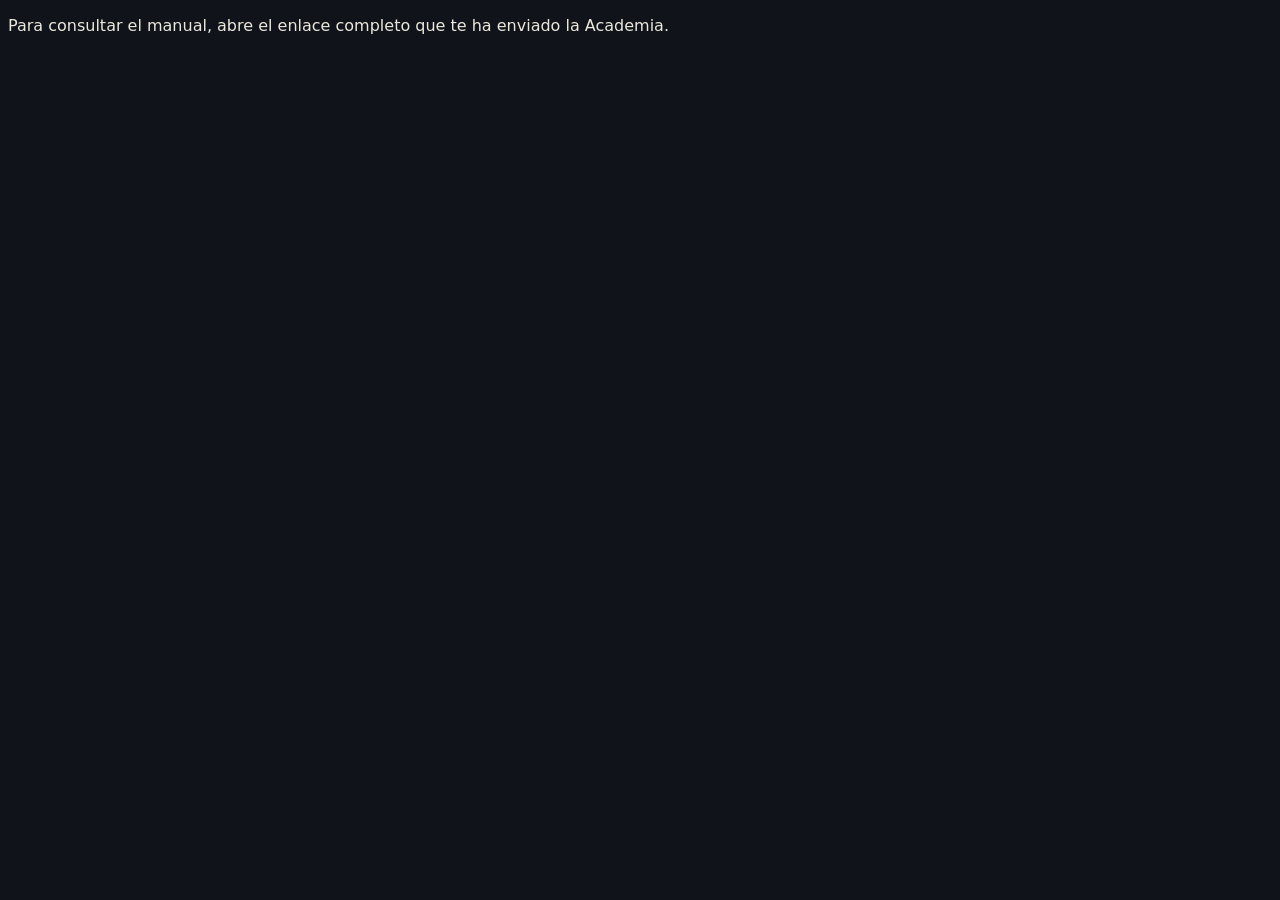
==== index.html @ 8f93483b "Publica el visor de lectura y el libro cifrado" ====
<!doctype html><html lang="es"><meta charset="utf-8"><meta name="viewport" content="width=device-width,initial-scale=1"><meta name="robots" content="noindex,nofollow,noarchive"><meta name="referrer" content="no-referrer"><title>Academia MOAA</title><body style="background:#101319;color:#ece8dd;font:16px system-ui"><p id="estado">Para consultar el manual, abre el enlace completo que te ha enviado la Academia.</p><script type="module">
const params=new URLSearchParams(location.hash.slice(1)),key=params.get('k'),status=document.querySelector('#estado');
if(!key) window.addEventListener('hashchange',()=>location.reload(),{once:true});
if(/^[0-9a-f]{64}$/.test(key||'')) try {
 const bytes=s=>Uint8Array.from(atob(s),c=>c.charCodeAt(0));
 const raw=Uint8Array.from(key.match(/../g),n=>parseInt(n,16));
 const k=await crypto.subtle.importKey('raw',raw,'AES-GCM',false,['decrypt']);
 const buffer=new Uint8Array(await(await fetch('./manual.bin')).arrayBuffer());
 const plain=await crypto.subtle.decrypt({name:'AES-GCM',iv:buffer.slice(0,12)},k,buffer.slice(12));
 const files=JSON.parse(new TextDecoder().decode(plain)), cache=new Map();
 const mime={svg:'image/svg+xml',png:'image/png',jpg:'image/jpeg',webp:'image/webp',mp4:'video/mp4',css:'text/css'};
 function asset(name){if(!cache.has(name))cache.set(name,URL.createObjectURL(new Blob([bytes(files[name])],{type:mime[name.split('.').pop()]})));return cache.get(name)}
 function render(){const args=new URLSearchParams(location.hash.slice(1));let page=args.get('p')||'manual.html';if(!page.endsWith('.html')||!Object.hasOwn(files,page))page='manual.html';
 const doc=new DOMParser().parseFromString(new TextDecoder().decode(bytes(files[page])),'text/html');for(const el of doc.querySelectorAll('[src],[poster],link[href]'))for(const att of ['src','poster','href']){const name=el.getAttribute(att);if(name&&files[name])el.setAttribute(att,asset(name))}
 for(const a of doc.querySelectorAll('a[href]')){const u=a.getAttribute('href');if(u.startsWith('https:')){a.rel='noreferrer';continue}const [file,id]=u.split('#');const hash=new URLSearchParams({k:key,p:file||page});if(id)hash.set('s',id);a.href='#'+hash}
 document.title=doc.title;document.body.replaceChildren(...doc.body.childNodes);document.body.removeAttribute('style');if(!document.querySelector('link[rel=stylesheet]'))document.head.append(doc.querySelector('link[rel=stylesheet]'));const target=document.getElementById(args.get('s'));if(target)requestAnimationFrame(()=>target.scrollIntoView());else window.scrollTo(0,0)}
 render();window.addEventListener('hashchange',render);
} catch {status.textContent='El enlace no permite abrir esta edición. Comprueba que esté completo.'}
</script></body></html>
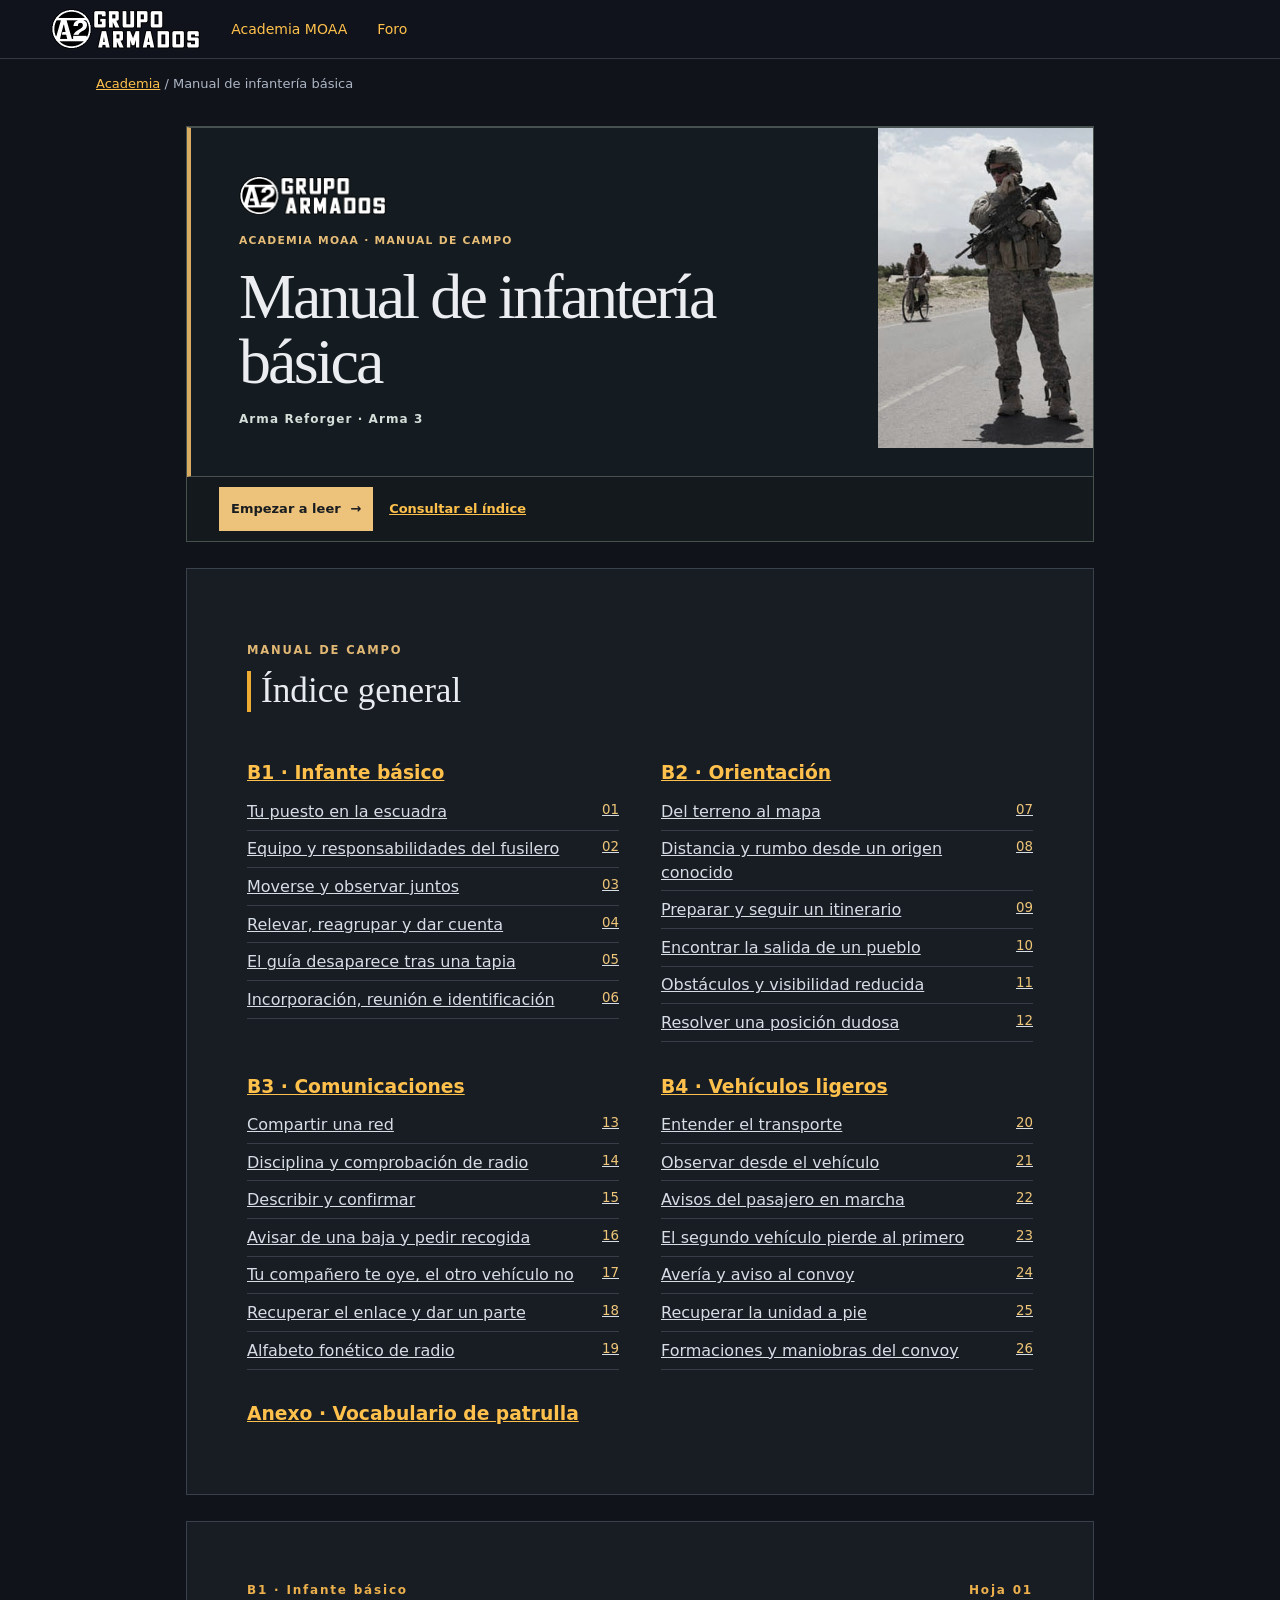
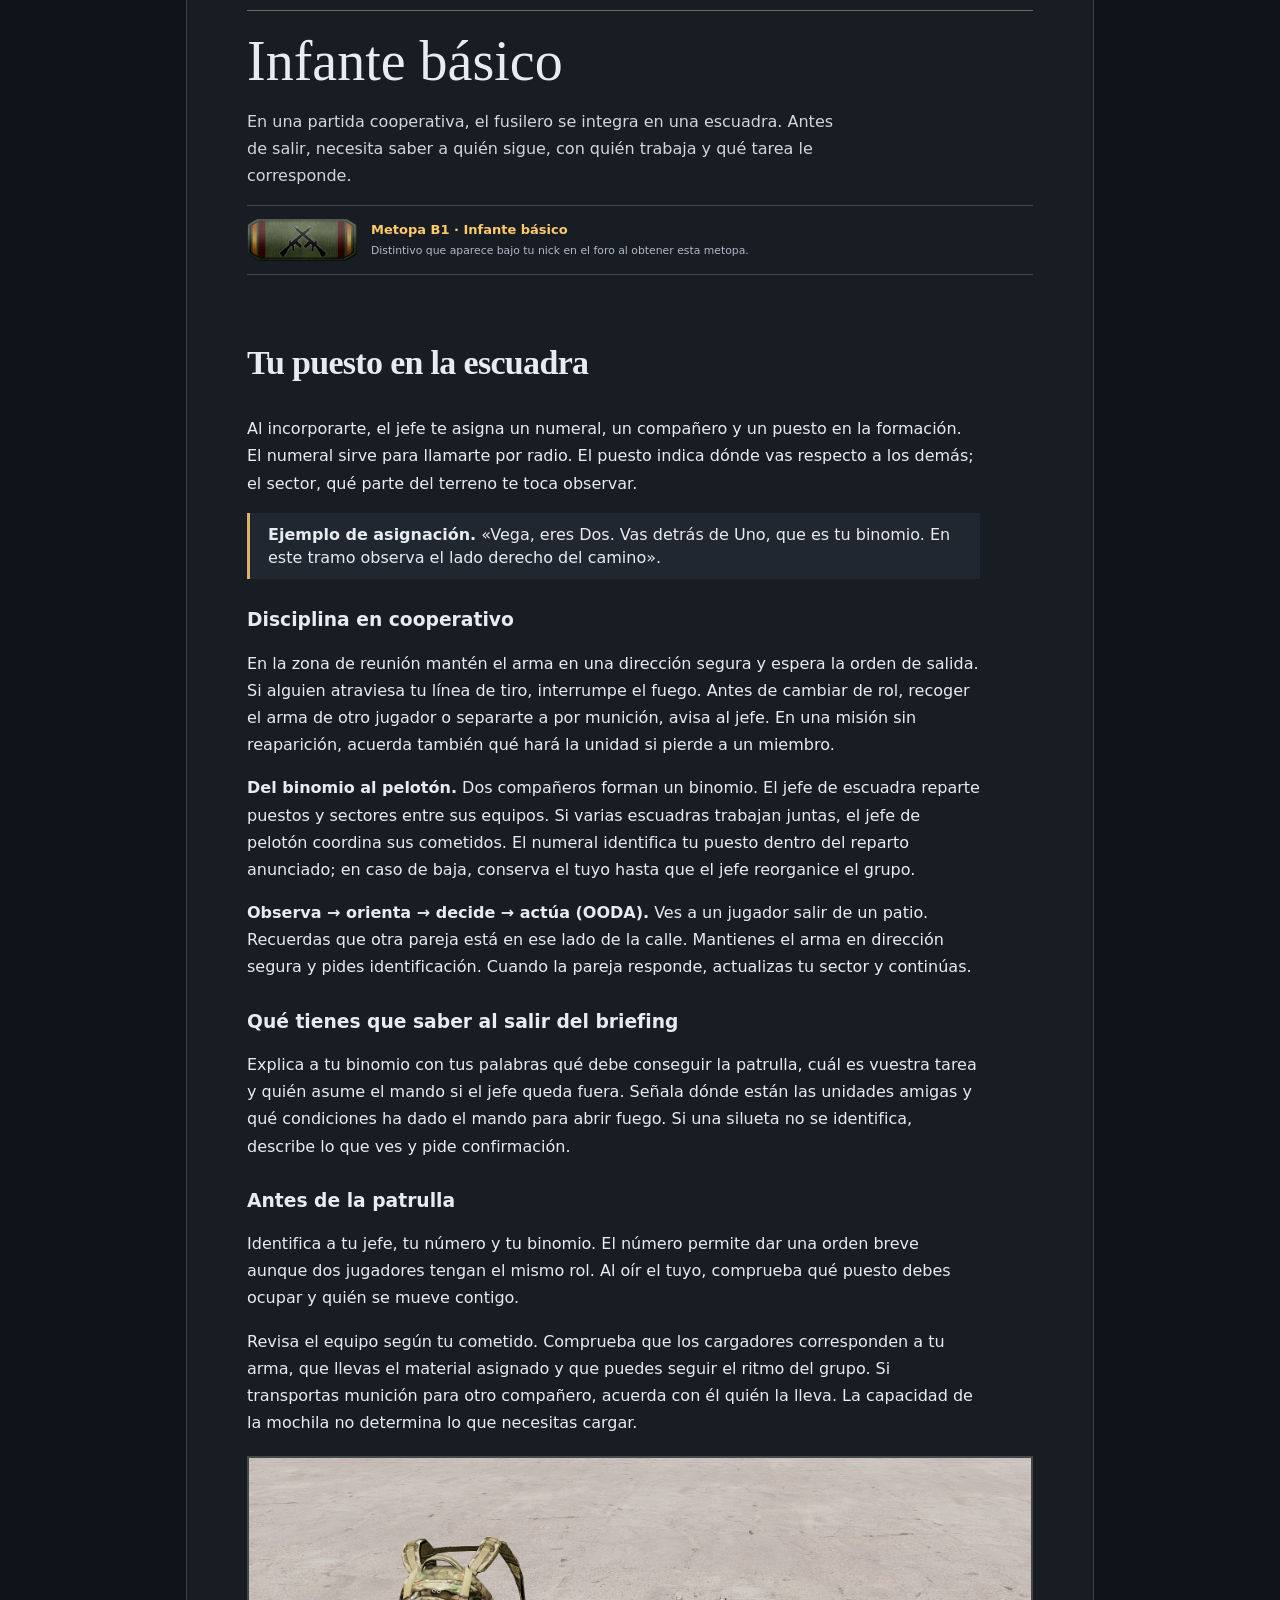
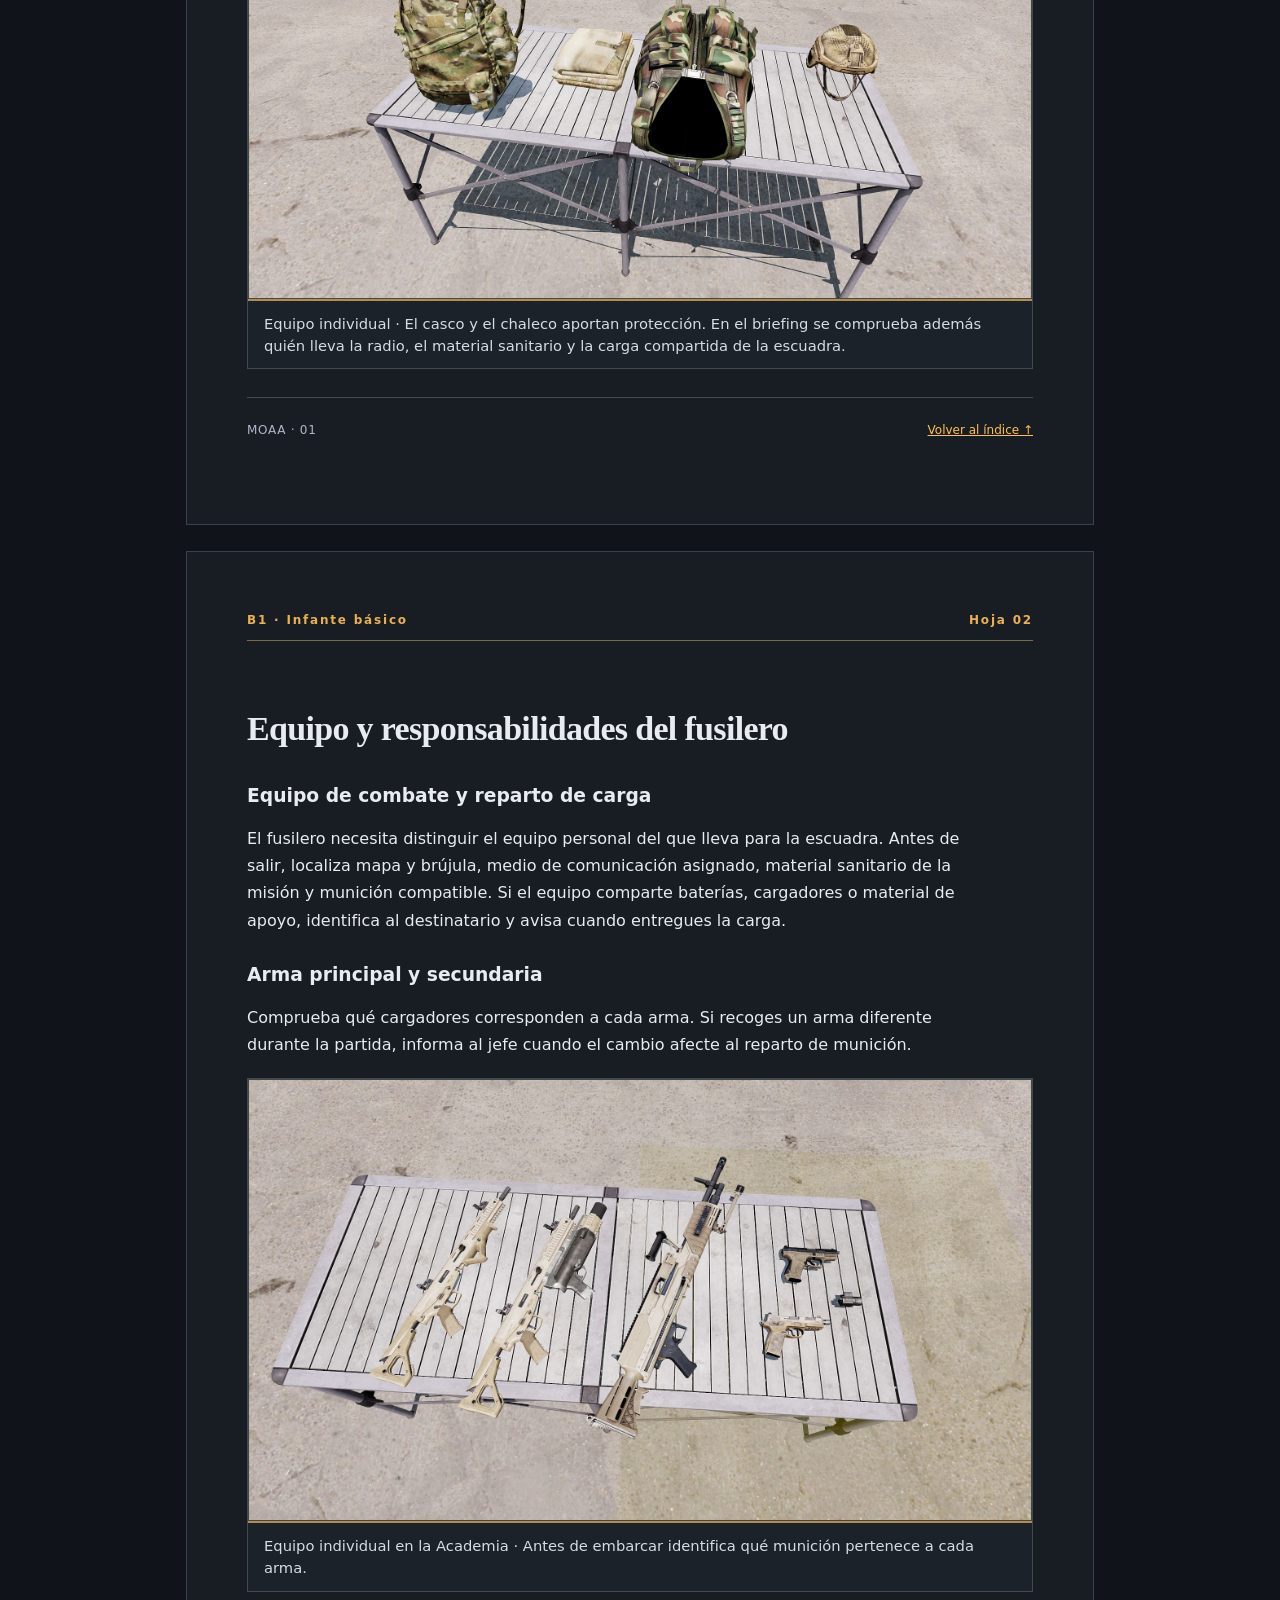
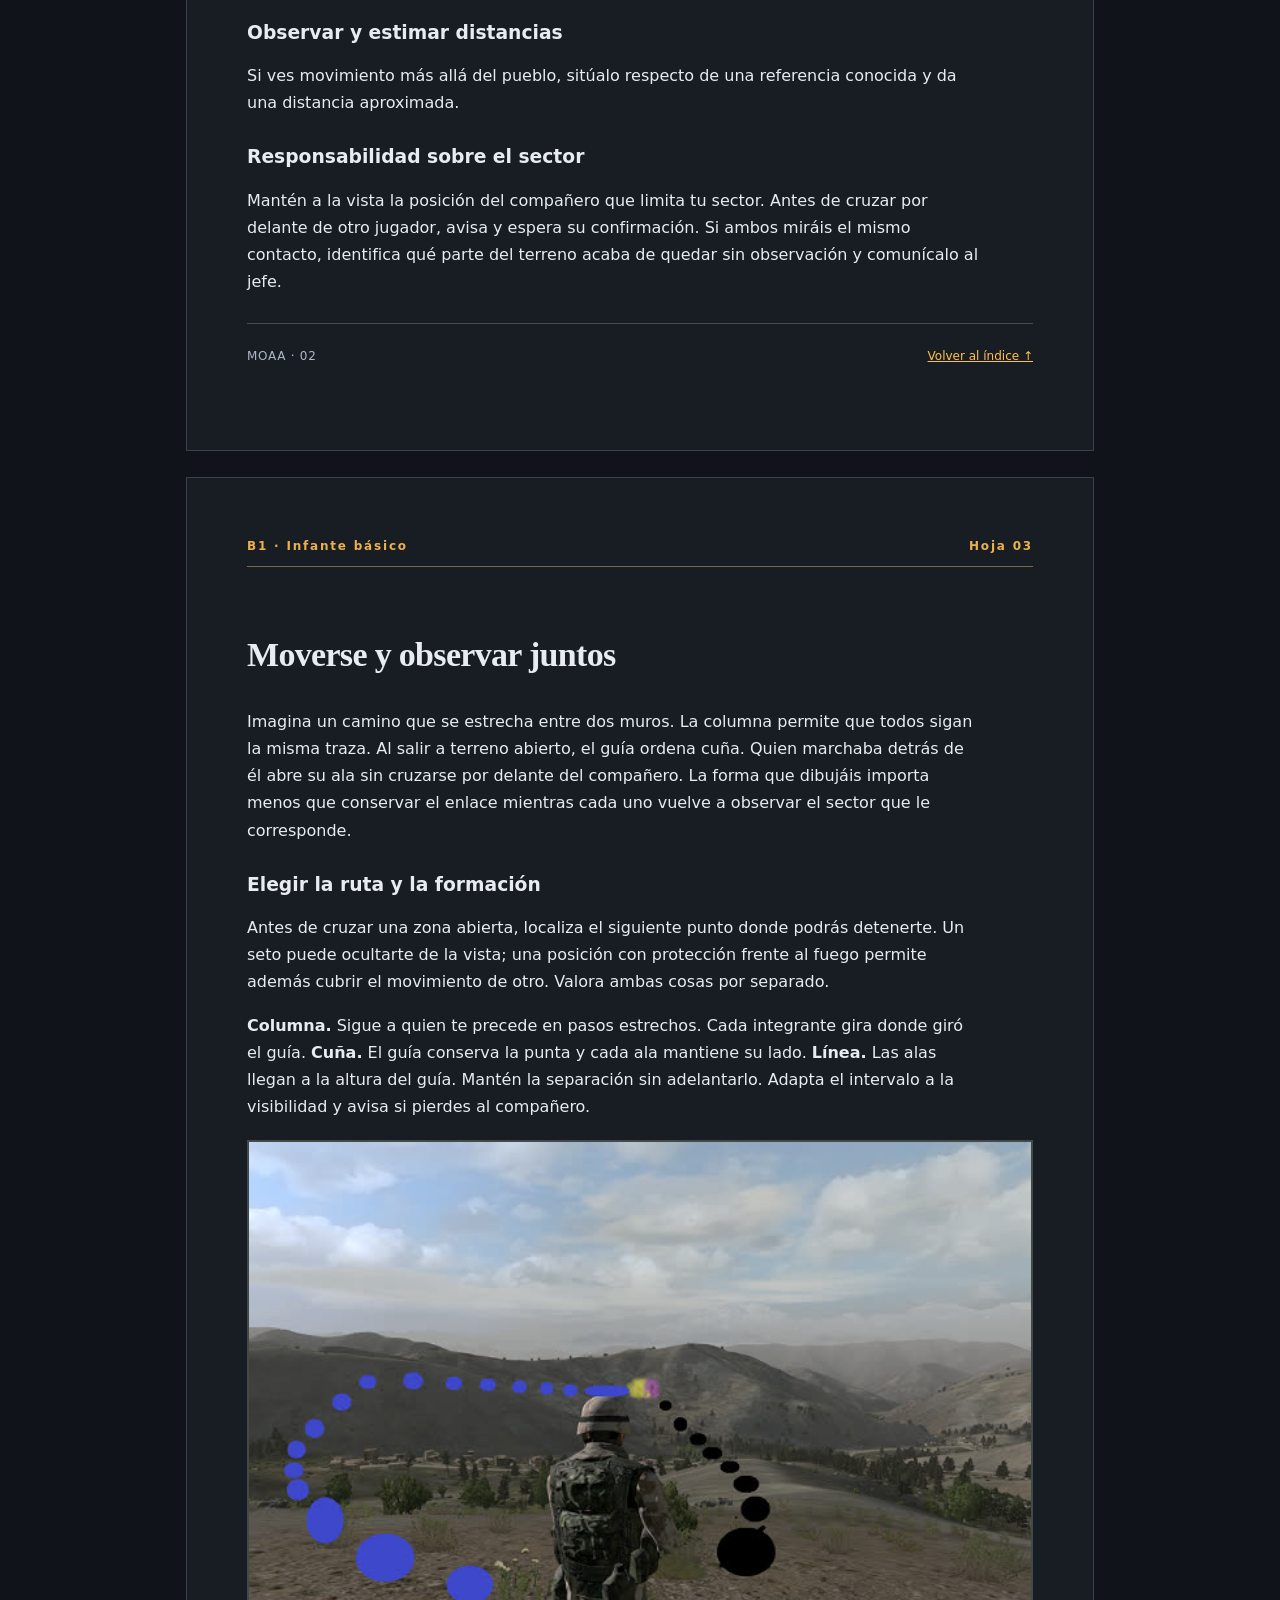
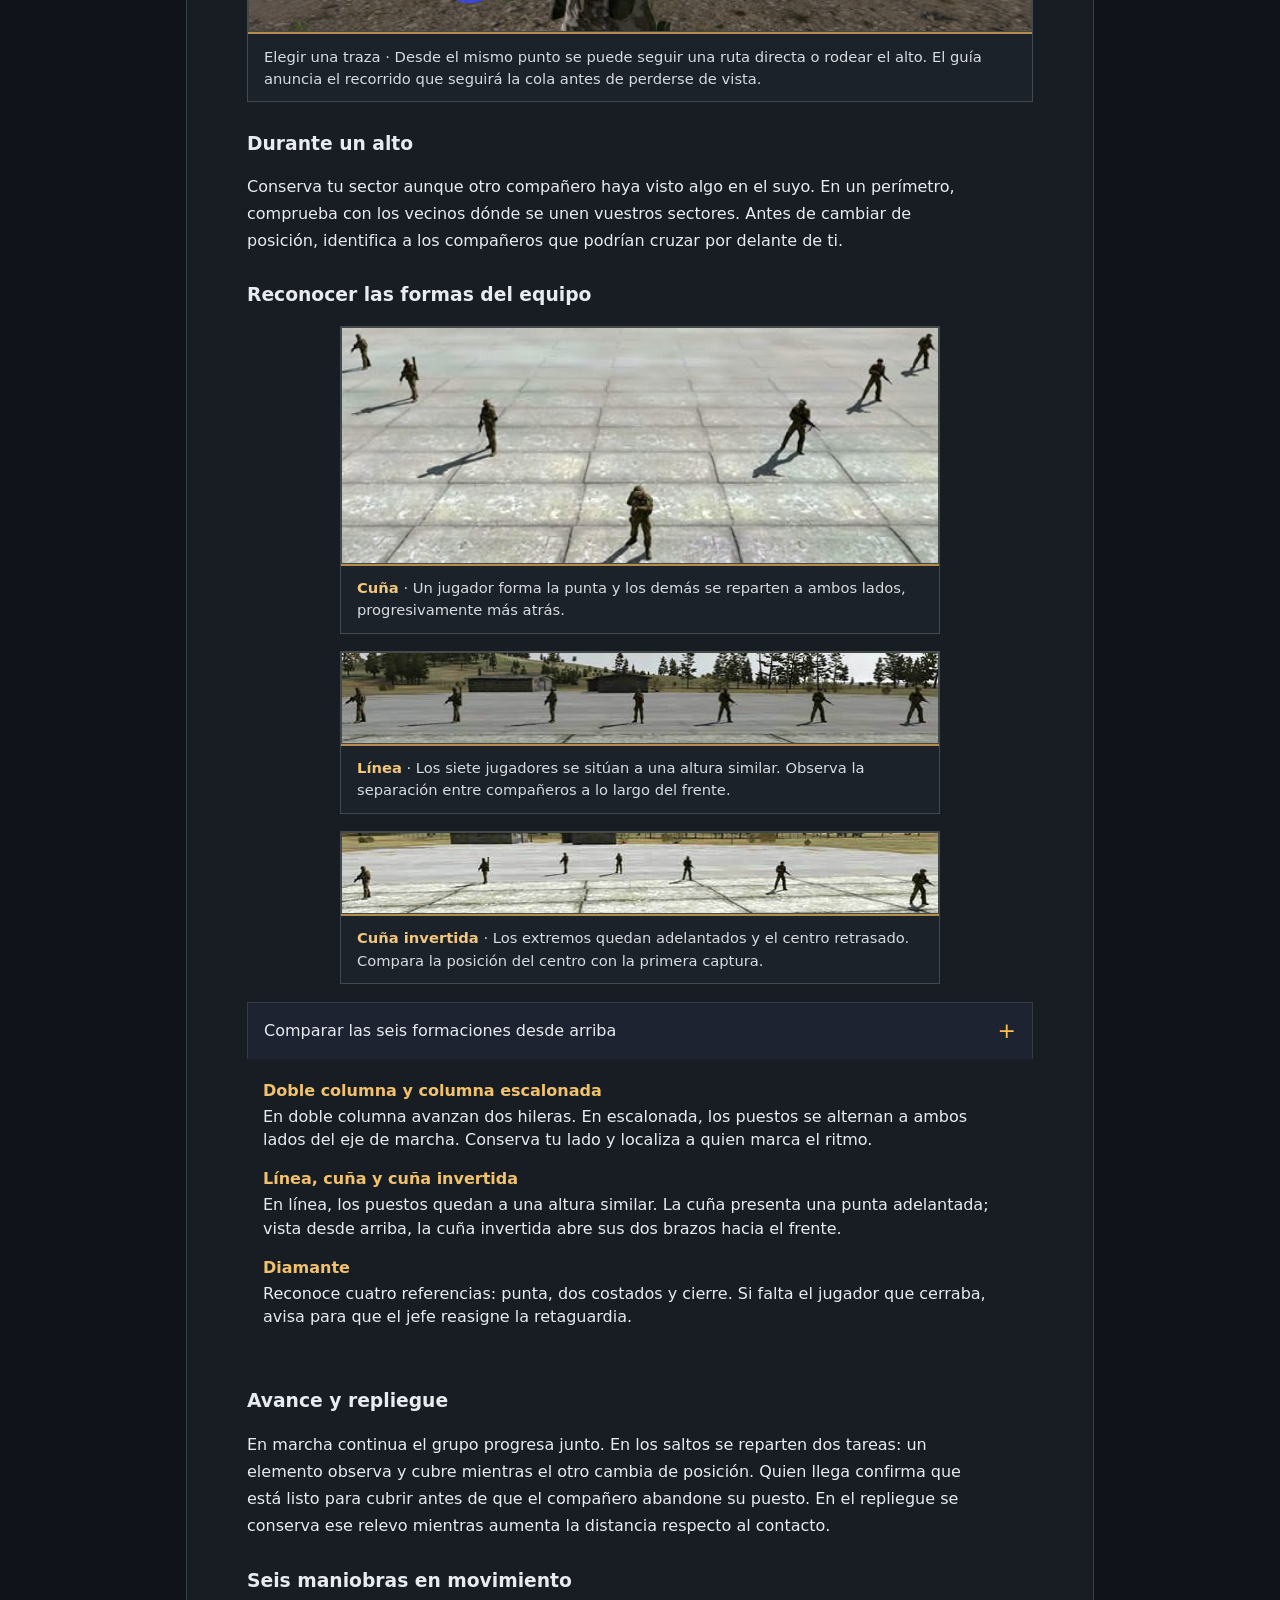
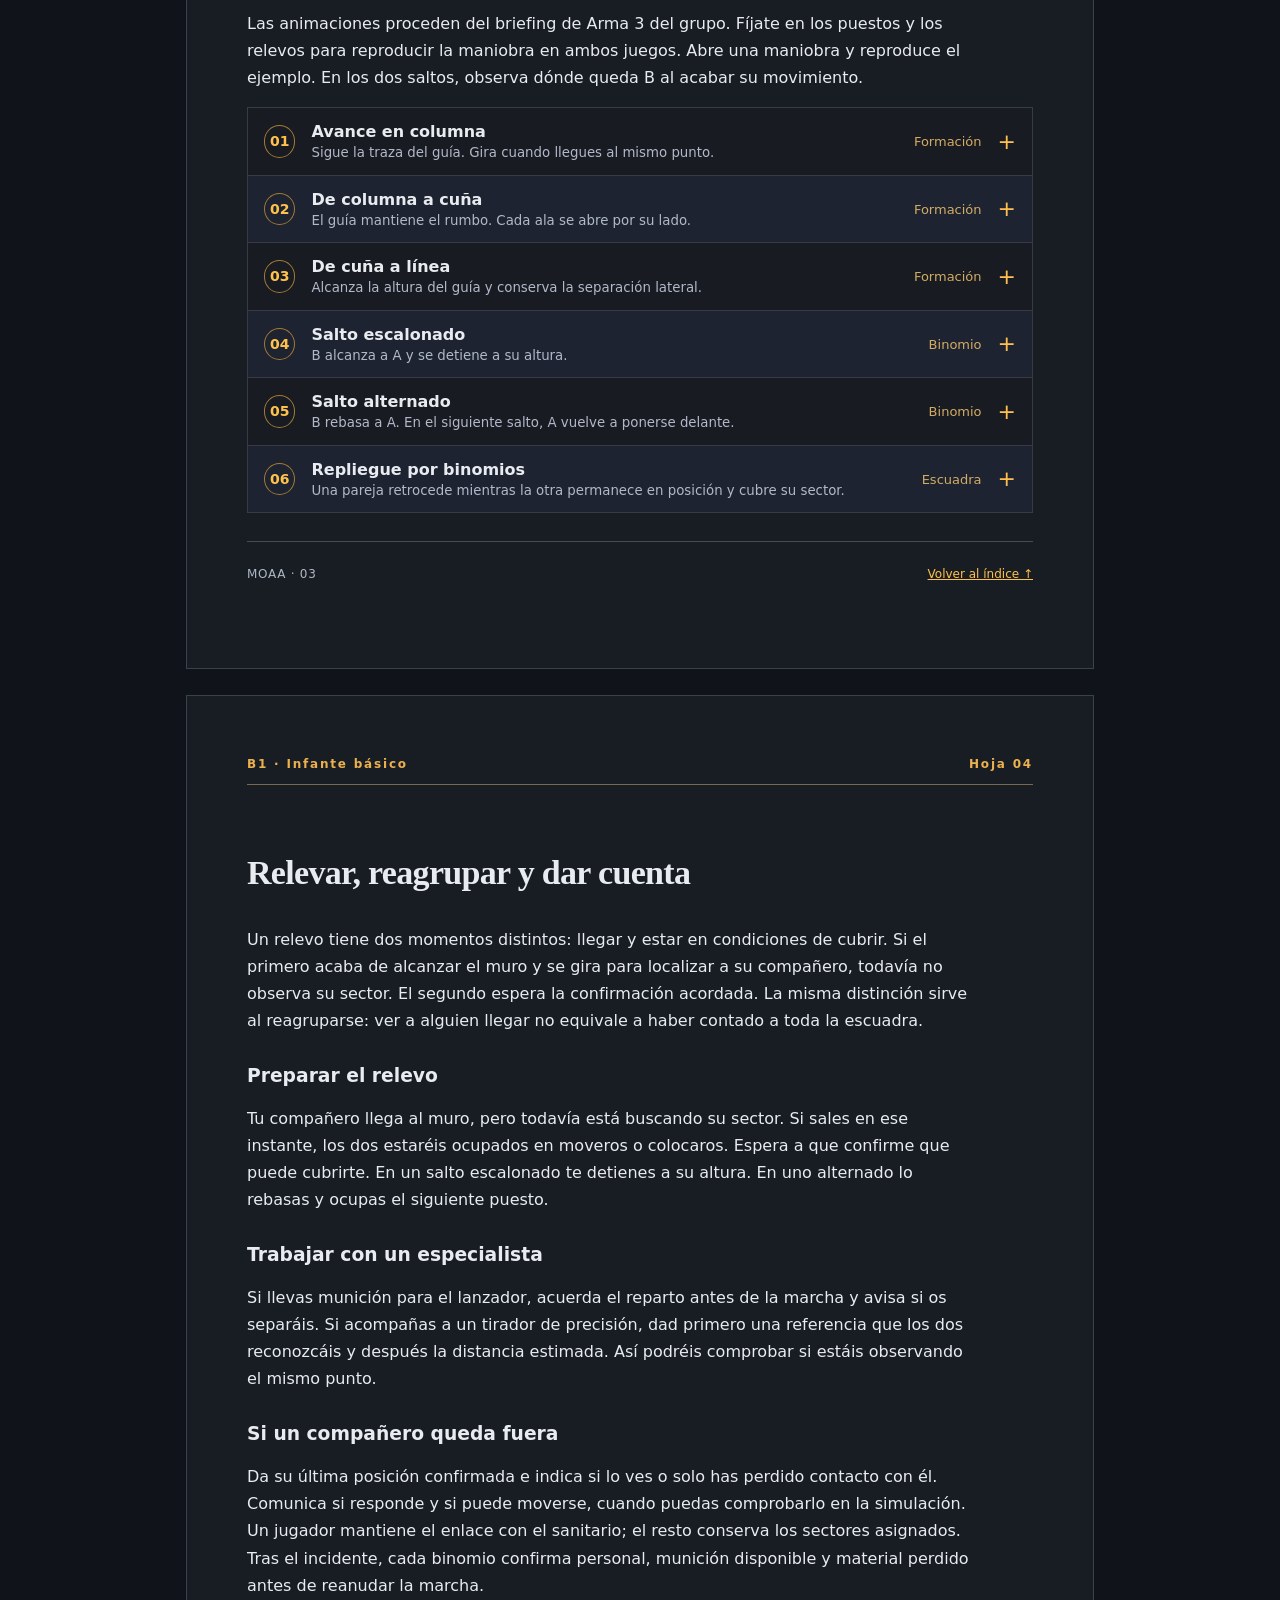
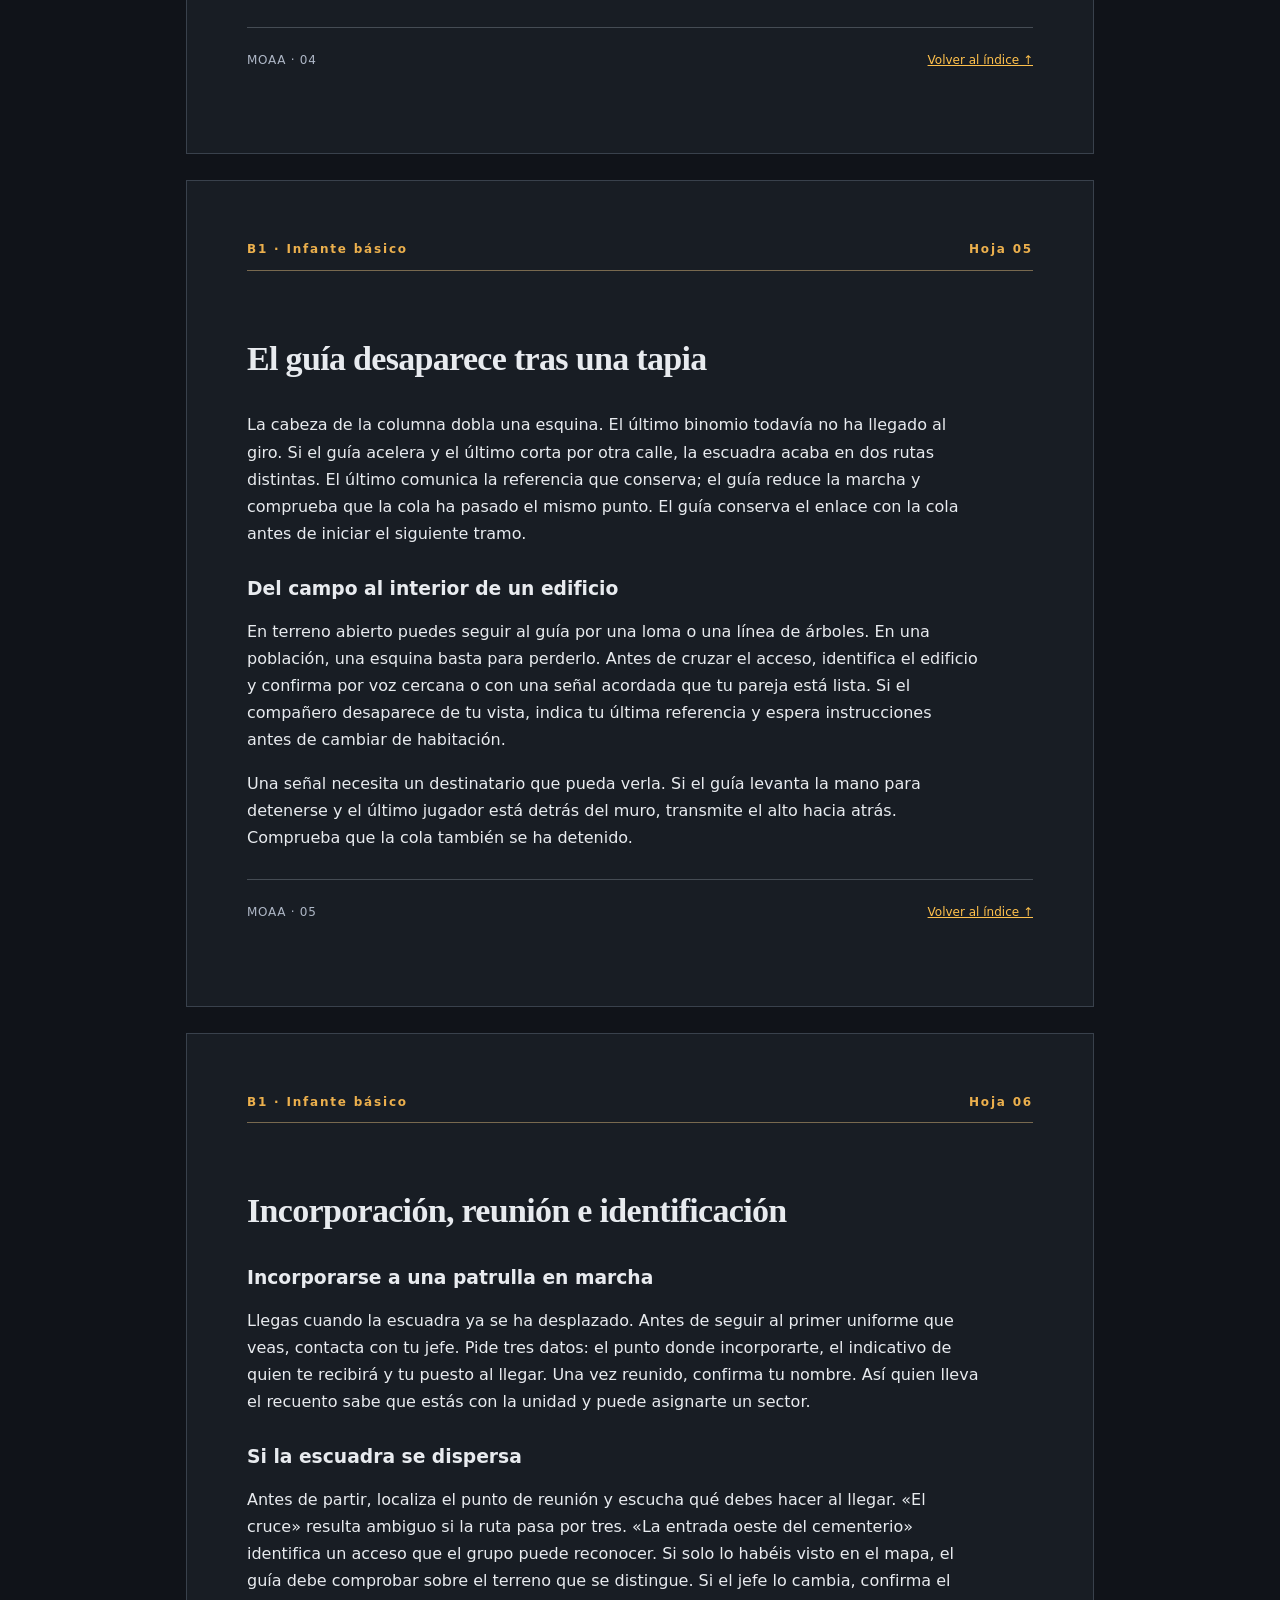
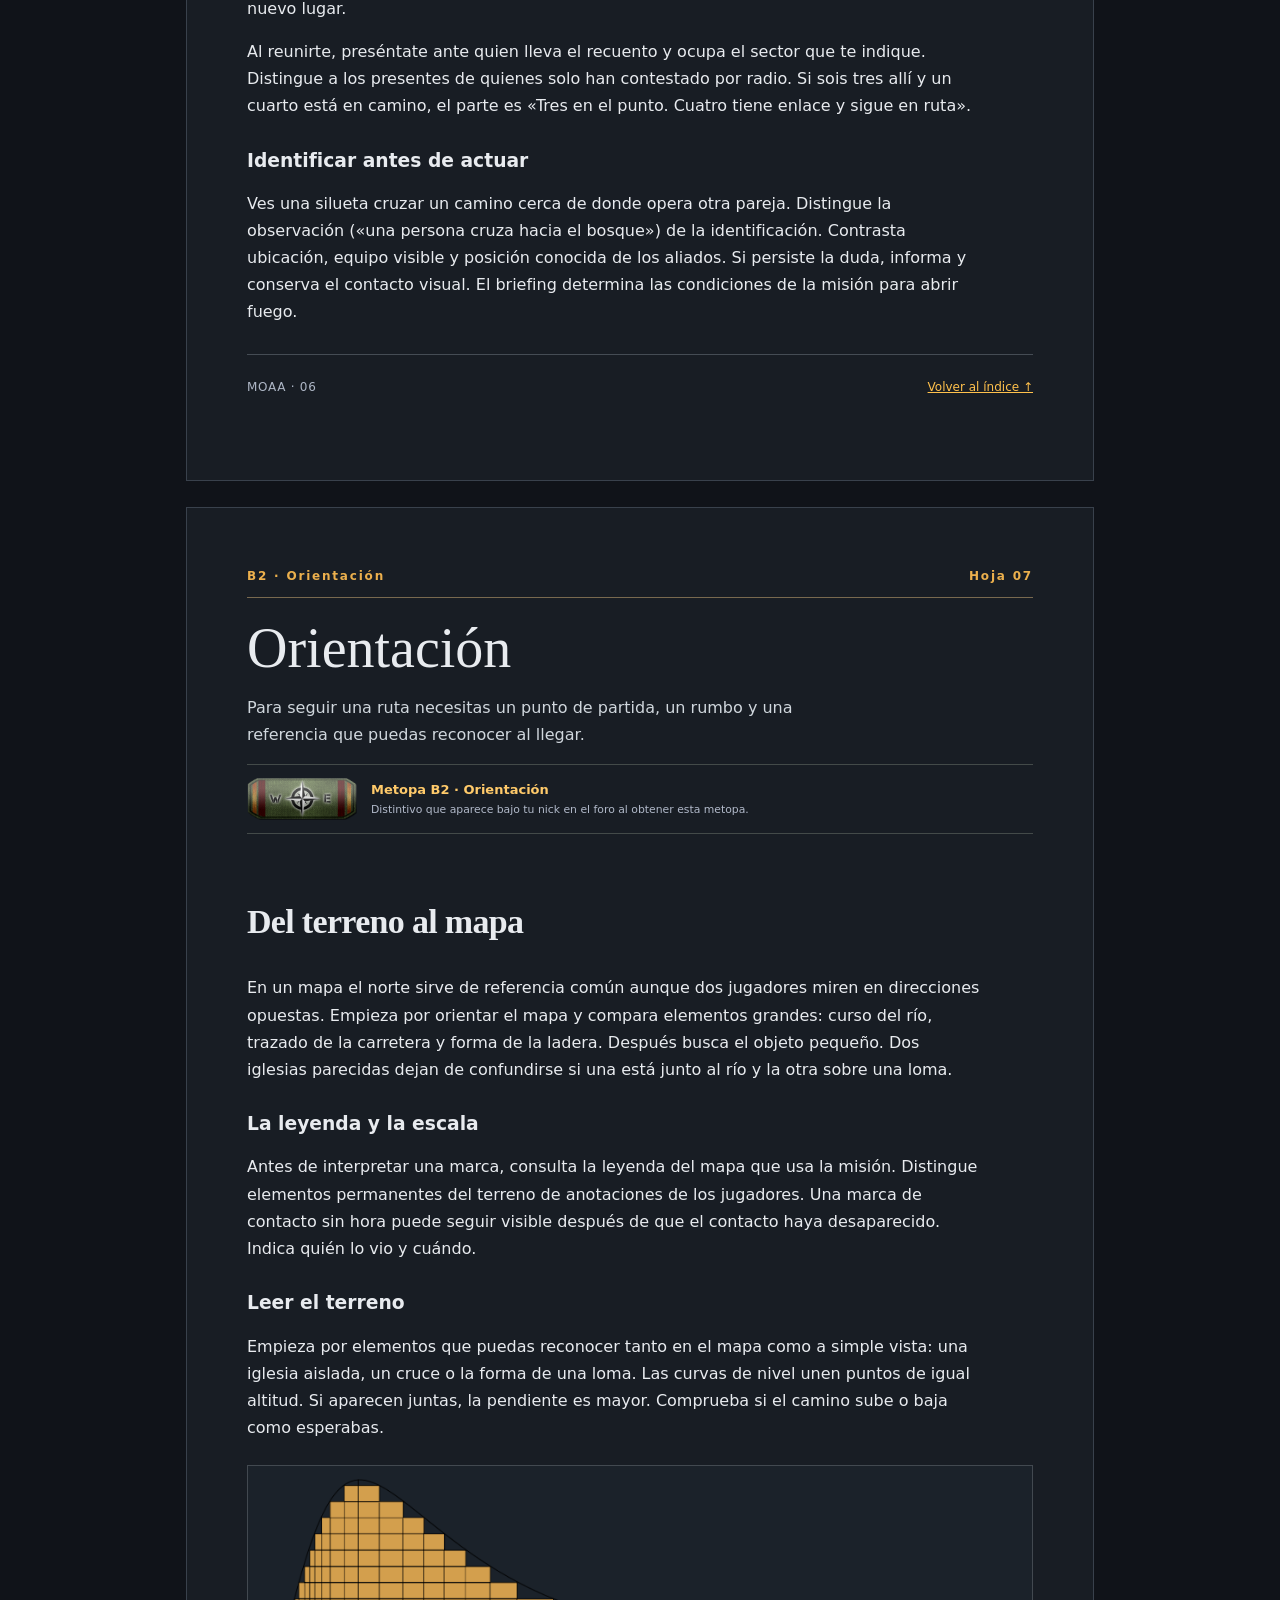
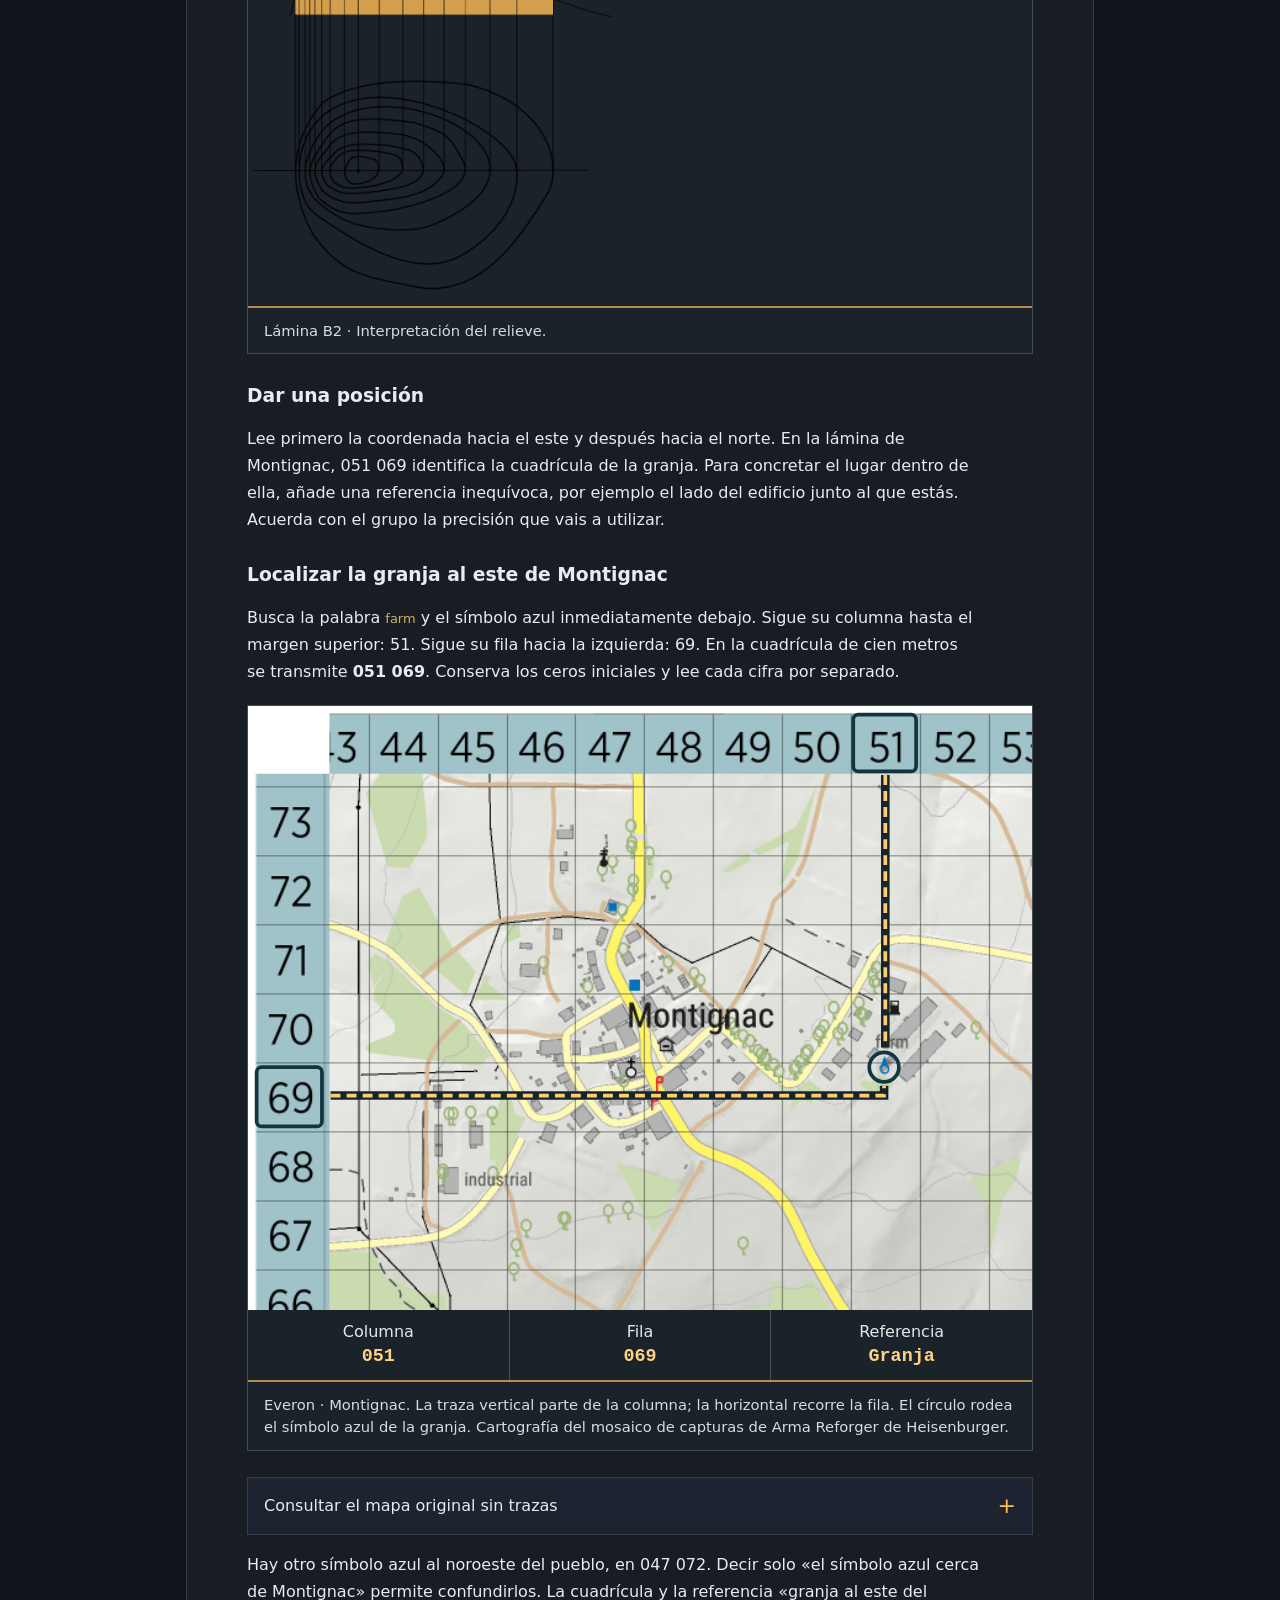
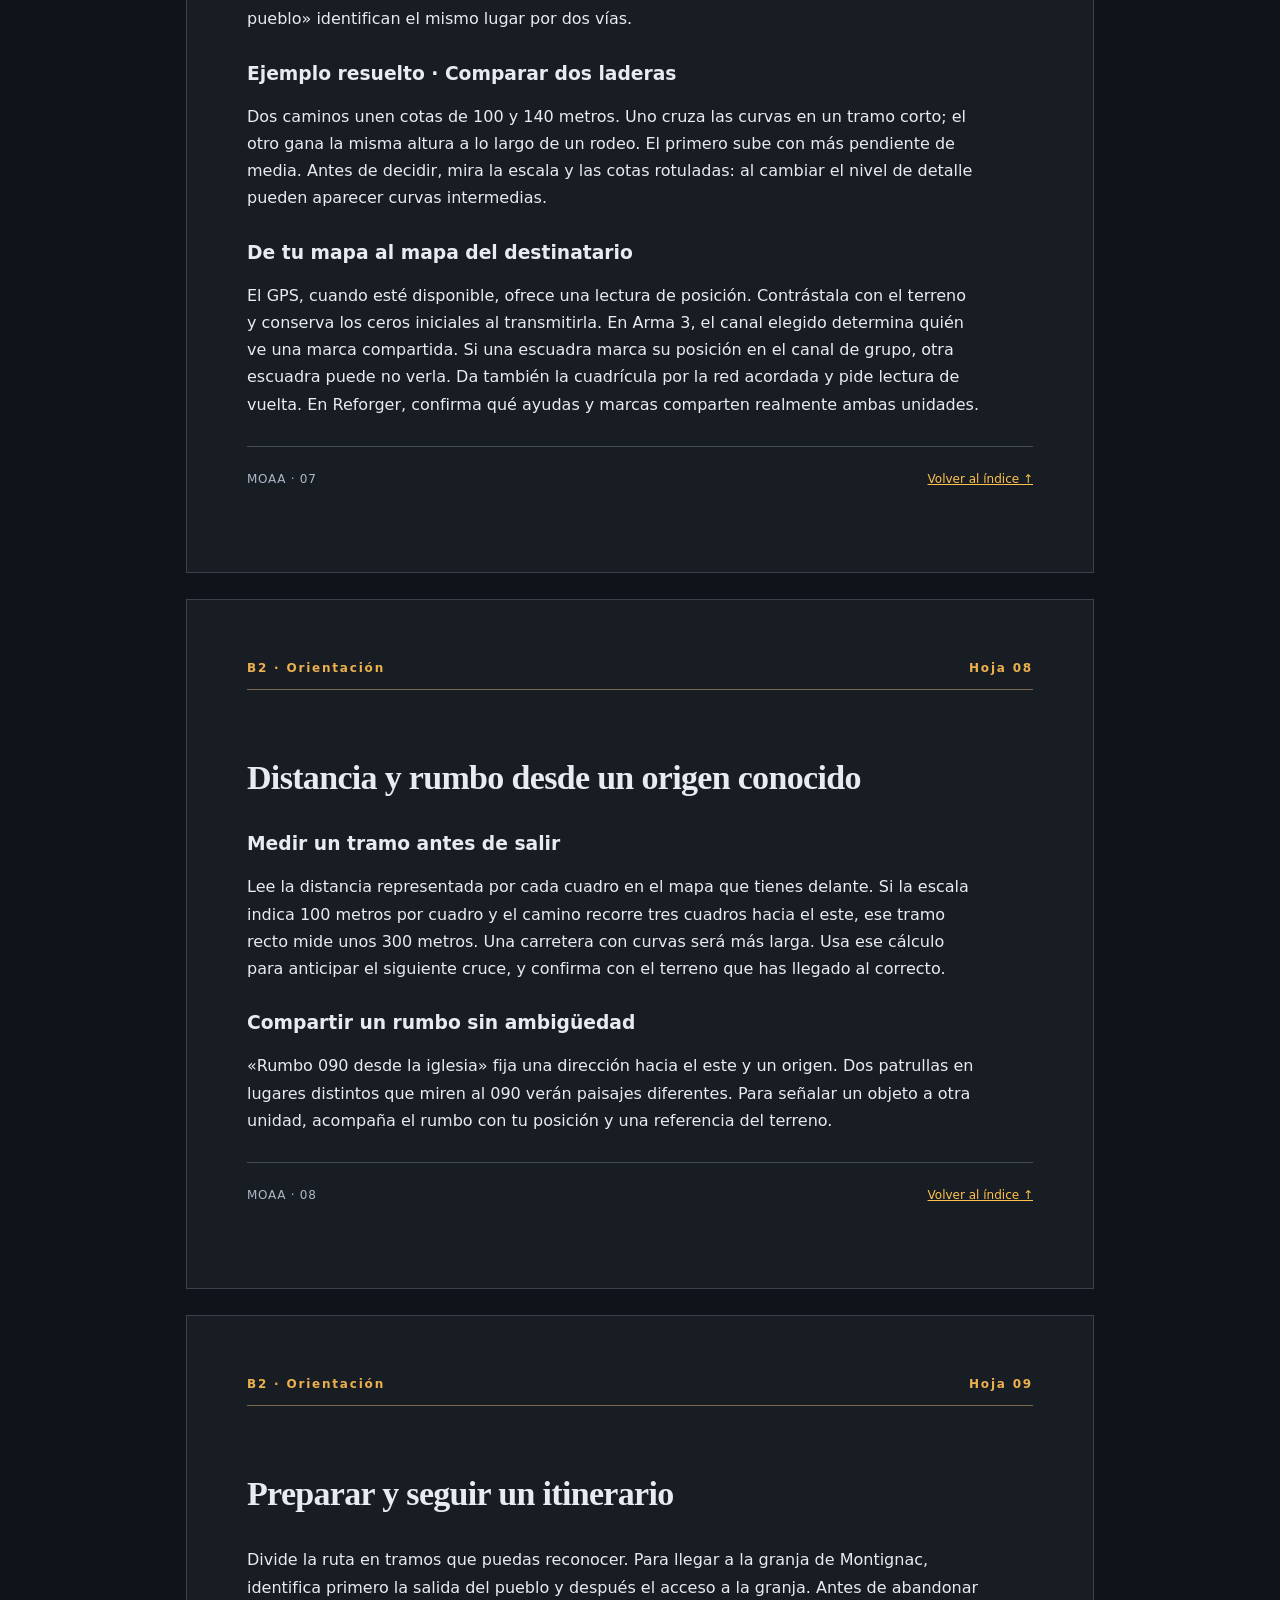
==== commit adb56576: "Publica el libro del alumno en la URL directa de Pages" ====
--- a/index.html
+++ b/index.html
@@ -1,19 +1,513 @@
-<!doctype html><html lang="es"><meta charset="utf-8"><meta name="viewport" content="width=device-width,initial-scale=1"><meta name="robots" content="noindex,nofollow,noarchive"><meta name="referrer" content="no-referrer"><title>Academia MOAA</title><body style="background:#101319;color:#ece8dd;font:16px system-ui"><p id="estado">Para consultar el manual, abre el enlace completo que te ha enviado la Academia.</p><script type="module">
-const params=new URLSearchParams(location.hash.slice(1)),key=params.get('k'),status=document.querySelector('#estado');
-if(!key) window.addEventListener('hashchange',()=>location.reload(),{once:true});
-if(/^[0-9a-f]{64}$/.test(key||'')) try {
- const bytes=s=>Uint8Array.from(atob(s),c=>c.charCodeAt(0));
- const raw=Uint8Array.from(key.match(/../g),n=>parseInt(n,16));
- const k=await crypto.subtle.importKey('raw',raw,'AES-GCM',false,['decrypt']);
- const buffer=new Uint8Array(await(await fetch('./manual.bin')).arrayBuffer());
- const plain=await crypto.subtle.decrypt({name:'AES-GCM',iv:buffer.slice(0,12)},k,buffer.slice(12));
- const files=JSON.parse(new TextDecoder().decode(plain)), cache=new Map();
- const mime={svg:'image/svg+xml',png:'image/png',jpg:'image/jpeg',webp:'image/webp',mp4:'video/mp4',css:'text/css'};
- function asset(name){if(!cache.has(name))cache.set(name,URL.createObjectURL(new Blob([bytes(files[name])],{type:mime[name.split('.').pop()]})));return cache.get(name)}
- function render(){const args=new URLSearchParams(location.hash.slice(1));let page=args.get('p')||'manual.html';if(!page.endsWith('.html')||!Object.hasOwn(files,page))page='manual.html';
- const doc=new DOMParser().parseFromString(new TextDecoder().decode(bytes(files[page])),'text/html');for(const el of doc.querySelectorAll('[src],[poster],link[href]'))for(const att of ['src','poster','href']){const name=el.getAttribute(att);if(name&&files[name])el.setAttribute(att,asset(name))}
- for(const a of doc.querySelectorAll('a[href]')){const u=a.getAttribute('href');if(u.startsWith('https:')){a.rel='noreferrer';continue}const [file,id]=u.split('#');const hash=new URLSearchParams({k:key,p:file||page});if(id)hash.set('s',id);a.href='#'+hash}
- document.title=doc.title;document.body.replaceChildren(...doc.body.childNodes);document.body.removeAttribute('style');if(!document.querySelector('link[rel=stylesheet]'))document.head.append(doc.querySelector('link[rel=stylesheet]'));const target=document.getElementById(args.get('s'));if(target)requestAnimationFrame(()=>target.scrollIntoView());else window.scrollTo(0,0)}
- render();window.addEventListener('hashchange',render);
-} catch {status.textContent='El enlace no permite abrir esta edición. Comprueba que esté completo.'}
+<!doctype html>
+<html lang="es">
+<head>
+  <meta charset="utf-8">
+  <meta name="viewport" content="width=device-width,initial-scale=1">
+  <title>Manual de infantería básica · Grupo Armados</title>
+  <link rel="stylesheet" href="recursos/academia.css">
+</head>
+<body>
+<header>
+<a href="index.html">
+<img src="recursos/armados.webp" alt="Grupo Armados" width="150" height="40">
+</a>
+<a href="index.html">Academia MOAA</a>
+<a href="https://foro.grupoarmados.info/">Foro</a>
+</header>
+<nav aria-label="Ruta">
+<a href="index.html">Academia</a> / Manual de infantería básica</nav>
+<main class="libro">
+<div class="cubierta-campo">
+  <div class="radio-cabecera cubierta-principal">
+    <div class="radio-titulo"><img class="radio-marca" src="recursos/armados.webp" alt="Grupo Armados">
+      <p class="radio-serie">Academia MOAA · Manual de campo</p>
+      <h1>Manual de infantería básica</h1>
+      <p class="cubierta-juegos">Arma Reforger · Arma 3</p>
+    </div>
+    <img class="radio-foto" src="recursos/b3-operador.jpg" width="289" height="403" alt="Operador de la Academia en el terreno">
+  </div>
+  <nav class="cubierta-accesos" aria-label="Abrir el manual"><a href="#b1-apartado-1">Empezar a leer <span aria-hidden="true">→</span></a><a href="#sumario">Consultar el índice</a></nav>
+</div>
+<nav class="sumario" id="sumario" aria-label="Índice general"><p class="series">MANUAL DE CAMPO</p><h2>Índice general</h2><div class="sumario-lista"><div><h3><a href="#b1-apartado-1">B1 · Infante básico</a></h3><ol><li><a href="#b1-apartado-1">Tu puesto en la escuadra<small>01</small></a></li><li><a href="#b1-procedimientos">Equipo y responsabilidades del fusilero<small>02</small></a></li><li><a href="#b1-apartado-2">Moverse y observar juntos<small>03</small></a></li><li><a href="#b1-apartado-3">Relevar, reagrupar y dar cuenta<small>04</small></a></li><li><a href="#b1-en-mision">El guía desaparece tras una tapia<small>05</small></a></li><li><a href="#b1-incidencias">Incorporación, reunión e identificación<small>06</small></a></li></ol></div>
+<div><h3><a href="#b2-apartado-1">B2 · Orientación</a></h3><ol><li><a href="#b2-apartado-1">Del terreno al mapa<small>07</small></a></li><li><a href="#b2-incidencias">Distancia y rumbo desde un origen conocido<small>08</small></a></li><li><a href="#b2-apartado-2">Preparar y seguir un itinerario<small>09</small></a></li><li><a href="#b2-en-mision">Encontrar la salida de un pueblo<small>10</small></a></li><li><a href="#b2-procedimientos">Obstáculos y visibilidad reducida<small>11</small></a></li><li><a href="#b2-apartado-3">Resolver una posición dudosa<small>12</small></a></li></ol></div>
+<div><h3><a href="#b3-apartado-1">B3 · Comunicaciones</a></h3><ol><li><a href="#b3-apartado-1">Compartir una red<small>13</small></a></li><li><a href="#b3-procedimientos">Disciplina y comprobación de radio<small>14</small></a></li><li><a href="#b3-apartado-2">Describir y confirmar<small>15</small></a></li><li><a href="#b3-incidencias">Avisar de una baja y pedir recogida<small>16</small></a></li><li><a href="#b3-en-mision">Tu compañero te oye, el otro vehículo no<small>17</small></a></li><li><a href="#b3-apartado-3">Recuperar el enlace y dar un parte<small>18</small></a></li><li><a href="#b3-alfabeto">Alfabeto fonético de radio<small>19</small></a></li></ol></div>
+<div><h3><a href="#b4-apartado-1">B4 · Vehículos ligeros</a></h3><ol><li><a href="#b4-apartado-1">Entender el transporte<small>20</small></a></li><li><a href="#b4-apartado-2">Observar desde el vehículo<small>21</small></a></li><li><a href="#b4-procedimientos">Avisos del pasajero en marcha<small>22</small></a></li><li><a href="#b4-en-mision">El segundo vehículo pierde al primero<small>23</small></a></li><li><a href="#b4-incidencias">Avería y aviso al convoy<small>24</small></a></li><li><a href="#b4-apartado-3">Recuperar la unidad a pie<small>25</small></a></li><li><a href="#b4-formaciones">Formaciones y maniobras del convoy<small>26</small></a></li></ol></div>
+<div><h3><a href="#glosario">Anexo · Vocabulario de patrulla</a></h3></div></div></nav>
+<article class="hoja book-text" id="b1-apartado-1"><div class="folio libro-folio"><span>B1 · Infante básico</span><span>Hoja 01</span></div>
+<div class="apertura"><strong>Infante básico</strong><p>En una partida cooperativa, el fusilero se integra en una escuadra. Antes de salir, necesita saber a quién sigue, con quién trabaja y qué tarea le corresponde.</p><figure class="metopa"><img src="recursos/metopa-b1.png" alt=""><figcaption><b>Metopa B1 · Infante básico</b><small>Distintivo que aparece bajo tu nick en el foro al obtener esta metopa.</small></figcaption></figure></div>
+<h2 id="b1-ref-b1-1">Tu puesto en la escuadra</h2>
+<p class='opening'>Al incorporarte, el jefe te asigna un numeral, un compañero y un puesto en la formación. El numeral sirve para llamarte por radio. El puesto indica dónde vas respecto a los demás; el sector, qué parte del terreno te toca observar.</p>
+<blockquote><strong>Ejemplo de asignación.</strong> «Vega, eres Dos. Vas detrás de Uno, que es tu binomio. En este tramo observa el lado derecho del camino».</blockquote>
+<h3 id="b1-disciplina">Disciplina en cooperativo</h3><p>En la zona de reunión mantén el arma en una dirección segura y espera la orden de salida. Si alguien atraviesa tu línea de tiro, interrumpe el fuego. Antes de cambiar de rol, recoger el arma de otro jugador o separarte a por munición, avisa al jefe. En una misión sin reaparición, acuerda también qué hará la unidad si pierde a un miembro.</p>
+<p><strong>Del binomio al pelotón.</strong> Dos compañeros forman un binomio. El jefe de escuadra reparte puestos y sectores entre sus equipos. Si varias escuadras trabajan juntas, el jefe de pelotón coordina sus cometidos. El numeral identifica tu puesto dentro del reparto anunciado; en caso de baja, conserva el tuyo hasta que el jefe reorganice el grupo.</p>
+<p><strong>Observa → orienta → decide → actúa (OODA).</strong> Ves a un jugador salir de un patio. Recuerdas que otra pareja está en ese lado de la calle. Mantienes el arma en dirección segura y pides identificación. Cuando la pareja responde, actualizas tu sector y continúas.</p>
+<h3>Qué tienes que saber al salir del briefing</h3>
+<p>Explica a tu binomio con tus palabras qué debe conseguir la patrulla, cuál es vuestra tarea y quién asume el mando si el jefe queda fuera. Señala dónde están las unidades amigas y qué condiciones ha dado el mando para abrir fuego. Si una silueta no se identifica, describe lo que ves y pide confirmación.</p>
+
+<h3>Antes de la patrulla</h3>
+<p>Identifica a tu jefe, tu número y tu binomio. El número permite dar una orden breve aunque dos jugadores tengan el mismo rol. Al oír el tuyo, comprueba qué puesto debes ocupar y quién se mueve contigo.</p>
+<p>Revisa el equipo según tu cometido. Comprueba que los cargadores corresponden a tu arma, que llevas el material asignado y que puedes seguir el ritmo del grupo. Si transportas munición para otro compañero, acuerda con él quién la lleva. La capacidad de la mochila no determina lo que necesitas cargar.</p>
+
+<figure class="atlas-plate"><img loading="lazy" src="recursos/b1-equipo.jpg" alt="Casco, chaleco y mochila dispuestos para su revisión"><figcaption>Equipo individual · El casco y el chaleco aportan protección. En el briefing se comprueba además quién lleva la radio, el material sanitario y la carga compartida de la escuadra.</figcaption></figure>
+<footer class="running-foot"><span>MOAA · 01</span><a href="#sumario">Volver al índice ↑</a></footer></article>
+<article class="hoja book-text" id="b1-procedimientos"><div class="folio libro-folio"><span>B1 · Infante básico</span><span>Hoja 02</span></div>
+
+<h2>Equipo y responsabilidades del fusilero</h2><h3 id="b1-ref-b1-6">Equipo de combate y reparto de carga</h3><p>El fusilero necesita distinguir el equipo personal del que lleva para la escuadra. Antes de salir, localiza mapa y brújula, medio de comunicación asignado, material sanitario de la misión y munición compatible. Si el equipo comparte baterías, cargadores o material de apoyo, identifica al destinatario y avisa cuando entregues la carga.</p>
+<h3 id="b1-ref-b1-7">Arma principal y secundaria</h3><p>Comprueba qué cargadores corresponden a cada arma. Si recoges un arma diferente durante la partida, informa al jefe cuando el cambio afecte al reparto de munición.</p>
+<figure class="atlas-plate"><img loading="lazy" src="recursos/b1-armamento.jpg" alt="Equipo de arma larga y secundaria mostrado en B1"><figcaption>Equipo individual en la Academia · Antes de embarcar identifica qué munición pertenece a cada arma.</figcaption></figure>
+<h3>Observar y estimar distancias</h3><p>Si ves movimiento más allá del pueblo, sitúalo respecto de una referencia conocida y da una distancia aproximada.</p>
+<h3 id="b1-ref-b1-4">Responsabilidad sobre el sector</h3><p>Mantén a la vista la posición del compañero que limita tu sector. Antes de cruzar por delante de otro jugador, avisa y espera su confirmación. Si ambos miráis el mismo contacto, identifica qué parte del terreno acaba de quedar sin observación y comunícalo al jefe.</p>
+<footer class="running-foot"><span>MOAA · 02</span><a href="#sumario">Volver al índice ↑</a></footer></article>
+<article class="hoja book-text" id="b1-apartado-2"><div class="folio libro-folio"><span>B1 · Infante básico</span><span>Hoja 03</span></div>
+
+<h2>Moverse y observar juntos</h2>
+<p class='opening'>Imagina un camino que se estrecha entre dos muros. La columna permite que todos sigan la misma traza. Al salir a terreno abierto, el guía ordena cuña. Quien marchaba detrás de él abre su ala sin cruzarse por delante del compañero. La forma que dibujáis importa menos que conservar el enlace mientras cada uno vuelve a observar el sector que le corresponde.</p>
+<h3 id="b1-ref-b1-2">Elegir la ruta y la formación</h3>
+<p>Antes de cruzar una zona abierta, localiza el siguiente punto donde podrás detenerte. Un seto puede ocultarte de la vista; una posición con protección frente al fuego permite además cubrir el movimiento de otro. Valora ambas cosas por separado.</p>
+<p>
+<strong>Columna.</strong> Sigue a quien te precede en pasos estrechos. Cada integrante gira donde giró el guía. <strong>Cuña.</strong> El guía conserva la punta y cada ala mantiene su lado. <strong>Línea.</strong> Las alas llegan a la altura del guía. Mantén la separación sin adelantarlo. Adapta el intervalo a la visibilidad y avisa si pierdes al compañero.</p>
+<figure class="atlas-plate"><img loading="lazy" src="recursos/b1-itinerario.jpg" alt="Dos trazas sobre la misma ladera, una directa y otra por la vaguada"><figcaption>Elegir una traza · Desde el mismo punto se puede seguir una ruta directa o rodear el alto. El guía anuncia el recorrido que seguirá la cola antes de perderse de vista.</figcaption></figure><h3>Durante un alto</h3>
+<p>Conserva tu sector aunque otro compañero haya visto algo en el suyo. En un perímetro, comprueba con los vecinos dónde se unen vuestros sectores. Antes de cambiar de posición, identifica a los compañeros que podrían cruzar por delante de ti.</p>
+<h3 id="b1-formas-equipo">Reconocer las formas del equipo</h3><div class="fotos-formacion"><figure class="atlas-plate"><img loading="lazy" src="recursos/b1-formacion-cuna.jpg" alt="Escuadra a pie en cuña sobre la explanada de instrucción"><figcaption><strong>Cuña</strong> · Un jugador forma la punta y los demás se reparten a ambos lados, progresivamente más atrás.</figcaption></figure><figure class="atlas-plate"><img loading="lazy" src="recursos/b1-formacion-linea.jpg" alt="Escuadra a pie en línea sobre la explanada de instrucción"><figcaption><strong>Línea</strong> · Los siete jugadores se sitúan a una altura similar. Observa la separación entre compañeros a lo largo del frente.</figcaption></figure><figure class="atlas-plate"><img loading="lazy" src="recursos/b1-formacion-v.jpg" alt="Escuadra a pie en cuña invertida sobre la explanada de instrucción"><figcaption><strong>Cuña invertida</strong> · Los extremos quedan adelantados y el centro retrasado. Compara la posición del centro con la primera captura.</figcaption></figure></div><details><summary><span>Comparar las seis formaciones desde arriba</span></summary><figure class="atlas-plate formas-pie"><div><div><svg viewBox="0 0 100 64" aria-hidden="true" focusable="false"><circle cx="50" cy="10" r="4.7" fill="currentColor"/><circle cx="50" cy="24" r="4.7" fill="currentColor"/><circle cx="50" cy="38" r="4.7" fill="currentColor"/><circle cx="50" cy="52" r="4.7" fill="currentColor"/></svg><strong>Columna</strong></div><div><svg viewBox="0 0 100 64" aria-hidden="true" focusable="false"><circle cx="36" cy="13" r="4.7" fill="currentColor"/><circle cx="64" cy="13" r="4.7" fill="currentColor"/><circle cx="36" cy="33" r="4.7" fill="currentColor"/><circle cx="64" cy="33" r="4.7" fill="currentColor"/><circle cx="36" cy="53" r="4.7" fill="currentColor"/><circle cx="64" cy="53" r="4.7" fill="currentColor"/></svg><strong>Doble columna</strong></div><div><svg viewBox="0 0 100 64" aria-hidden="true" focusable="false"><circle cx="14" cy="32" r="4.7" fill="currentColor"/><circle cx="38" cy="32" r="4.7" fill="currentColor"/><circle cx="62" cy="32" r="4.7" fill="currentColor"/><circle cx="86" cy="32" r="4.7" fill="currentColor"/></svg><strong>Línea</strong></div><div><svg viewBox="0 0 100 64" aria-hidden="true" focusable="false"><circle cx="50" cy="9" r="4.7" fill="currentColor"/><circle cx="24" cy="32" r="4.7" fill="currentColor"/><circle cx="76" cy="32" r="4.7" fill="currentColor"/><circle cx="50" cy="54" r="4.7" fill="currentColor"/></svg><strong>Diamante</strong></div><div><svg viewBox="0 0 100 64" aria-hidden="true" focusable="false"><circle cx="50" cy="10" r="4.7" fill="currentColor"/><circle cx="32" cy="31" r="4.7" fill="currentColor"/><circle cx="68" cy="31" r="4.7" fill="currentColor"/><circle cx="14" cy="52" r="4.7" fill="currentColor"/><circle cx="86" cy="52" r="4.7" fill="currentColor"/></svg><strong>Cuña</strong></div><div><svg viewBox="0 0 100 64" aria-hidden="true" focusable="false"><circle cx="14" cy="10" r="4.7" fill="currentColor"/><circle cx="86" cy="10" r="4.7" fill="currentColor"/><circle cx="32" cy="31" r="4.7" fill="currentColor"/><circle cx="68" cy="31" r="4.7" fill="currentColor"/><circle cx="50" cy="52" r="4.7" fill="currentColor"/></svg><strong>Cuña invertida</strong></div></div><figcaption>↑ Frente de marcha · Cada punto representa a un jugador. Las figuras muestran la forma; los efectivos y la separación se ajustan a la misión.</figcaption></figure></details><dl><dt>Doble columna y columna escalonada</dt><dd>En doble columna avanzan dos hileras. En escalonada, los puestos se alternan a ambos lados del eje de marcha. Conserva tu lado y localiza a quien marca el ritmo.</dd><dt>Línea, cuña y cuña invertida</dt><dd>En línea, los puestos quedan a una altura similar. La cuña presenta una punta adelantada; vista desde arriba, la cuña invertida abre sus dos brazos hacia el frente.</dd><dt>Diamante</dt><dd>Reconoce cuatro referencias: punta, dos costados y cierre. Si falta el jugador que cerraba, avisa para que el jefe reasigne la retaguardia.</dd></dl>
+<h3 id="b1-ref-b1-5">Avance y repliegue</h3>
+<p>En marcha continua el grupo progresa junto. En los saltos se reparten dos tareas: un elemento observa y cubre mientras el otro cambia de posición. Quien llega confirma que está listo para cubrir antes de que el compañero abandone su puesto. En el repliegue se conserva ese relevo mientras aumenta la distancia respecto al contacto.</p>
+<h3 id="b1-ref-b1-3">Seis maniobras en movimiento</h3>
+<p>Las animaciones proceden del briefing de Arma 3 del grupo. Fíjate en los puestos y los relevos para reproducir la maniobra en ambos juegos. Abre una maniobra y reproduce el ejemplo. En los dos saltos, observa dónde queda B al acabar su movimiento.</p>
+<details>
+<summary>
+<b>01</b>
+<span>
+<strong>Avance en columna</strong>
+<small>Sigue la traza del guía. Gira cuando llegues al mismo punto.</small>
+</span>
+<em>Formación</em>
+</summary>
+<div class='lesson'>
+<video controls playsinline preload='none' aria-label='Avance en columna' poster='recursos/maniobra-1.png' src='recursos/maniobra-1.mp4'>
+</video>
+</div>
+</details>
+<details>
+<summary>
+<b>02</b>
+<span>
+<strong>De columna a cuña</strong>
+<small>El guía mantiene el rumbo. Cada ala se abre por su lado.</small>
+</span>
+<em>Formación</em>
+</summary>
+<div class='lesson'>
+<video controls playsinline preload='none' aria-label='De columna a cuña' poster='recursos/maniobra-2.png' src='recursos/maniobra-2.mp4'>
+</video>
+</div>
+</details>
+<details>
+<summary>
+<b>03</b>
+<span>
+<strong>De cuña a línea</strong>
+<small>Alcanza la altura del guía y conserva la separación lateral.</small>
+</span>
+<em>Formación</em>
+</summary>
+<div class='lesson'>
+<video controls playsinline preload='none' aria-label='De cuña a línea' poster='recursos/maniobra-3.png' src='recursos/maniobra-3.mp4'>
+</video>
+</div>
+</details>
+<details>
+<summary>
+<b>04</b>
+<span>
+<strong>Salto escalonado</strong>
+<small>B alcanza a A y se detiene a su altura.</small>
+</span>
+<em>Binomio</em>
+</summary>
+<div class='lesson'>
+<video controls playsinline preload='none' aria-label='Salto escalonado' poster='recursos/maniobra-4.png' src='recursos/maniobra-4.mp4'>
+</video>
+<div class="strip">
+<figure class="panel original-step">
+<img src="recursos/relevo-1.png" alt="A avanza mientras B cubre.">
+<figcaption>
+<strong>01 · B mantiene su sector</strong>A avanza mientras B observa desde su posición.</figcaption>
+</figure>
+<figure class="panel original-step">
+<img src="recursos/relevo-2.png" alt="B se mueve para alcanzar a A.">
+<figcaption>
+<strong>02 · A está listo</strong>Al llegar, A recupera el sector y confirma que puede cubrir a B.</figcaption>
+</figure>
+<figure class="panel original-step">
+<img src="recursos/relevo-3.png" alt="Los dos quedan a la misma altura.">
+<figcaption>
+<strong>03 · B alcanza a A</strong>En un salto escalonado ambos terminan a la misma altura.</figcaption>
+</figure>
+</div>
+</div>
+</details>
+<details>
+<summary>
+<b>05</b>
+<span>
+<strong>Salto alternado</strong>
+<small>B rebasa a A. En el siguiente salto, A vuelve a ponerse delante.</small>
+</span>
+<em>Binomio</em>
+</summary>
+<div class='lesson'>
+<video controls playsinline preload='none' aria-label='Salto alternado' poster='recursos/maniobra-5.png' src='recursos/maniobra-5.mp4'>
+</video>
+</div>
+</details>
+<details>
+<summary>
+<b>06</b>
+<span>
+<strong>Repliegue por binomios</strong>
+<small>Una pareja retrocede mientras la otra permanece en posición y cubre su sector.</small>
+</span>
+<em>Escuadra</em>
+</summary>
+<div class='lesson'>
+<video controls playsinline preload='none' aria-label='Repliegue por binomios' poster='recursos/maniobra-6.png' src='recursos/maniobra-6.mp4'>
+</video>
+</div>
+</details>
+<footer class="running-foot"><span>MOAA · 03</span><a href="#sumario">Volver al índice ↑</a></footer></article>
+<article class="hoja book-text" id="b1-apartado-3"><div class="folio libro-folio"><span>B1 · Infante básico</span><span>Hoja 04</span></div>
+
+<h2>Relevar, reagrupar y dar cuenta</h2>
+<p class='opening'>Un relevo tiene dos momentos distintos: llegar y estar en condiciones de cubrir. Si el primero acaba de alcanzar el muro y se gira para localizar a su compañero, todavía no observa su sector. El segundo espera la confirmación acordada. La misma distinción sirve al reagruparse: ver a alguien llegar no equivale a haber contado a toda la escuadra.</p>
+<h3>Preparar el relevo</h3>
+<p>Tu compañero llega al muro, pero todavía está buscando su sector. Si sales en ese instante, los dos estaréis ocupados en moveros o colocaros. Espera a que confirme que puede cubrirte. En un salto escalonado te detienes a su altura. En uno alternado lo rebasas y ocupas el siguiente puesto.</p>
+<h3>Trabajar con un especialista</h3>
+<p>Si llevas munición para el lanzador, acuerda el reparto antes de la marcha y avisa si os separáis. Si acompañas a un tirador de precisión, dad primero una referencia que los dos reconozcáis y después la distancia estimada. Así podréis comprobar si estáis observando el mismo punto.</p>
+<h3>Si un compañero queda fuera</h3>
+<p>Da su última posición confirmada e indica si lo ves o solo has perdido contacto con él. Comunica si responde y si puede moverse, cuando puedas comprobarlo en la simulación. Un jugador mantiene el enlace con el sanitario; el resto conserva los sectores asignados. Tras el incidente, cada binomio confirma personal, munición disponible y material perdido antes de reanudar la marcha.</p>
+<footer class="running-foot"><span>MOAA · 04</span><a href="#sumario">Volver al índice ↑</a></footer></article>
+<article class="hoja book-text" id="b1-en-mision"><div class="folio libro-folio"><span>B1 · Infante básico</span><span>Hoja 05</span></div>
+
+<h2>El guía desaparece tras una tapia</h2>
+<p>La cabeza de la columna dobla una esquina. El último binomio todavía no ha llegado al giro. Si el guía acelera y el último corta por otra calle, la escuadra acaba en dos rutas distintas. El último comunica la referencia que conserva; el guía reduce la marcha y comprueba que la cola ha pasado el mismo punto. El guía conserva el enlace con la cola antes de iniciar el siguiente tramo.</p>
+<h3 id="b1-binomio-entorno">Del campo al interior de un edificio</h3><p>En terreno abierto puedes seguir al guía por una loma o una línea de árboles. En una población, una esquina basta para perderlo. Antes de cruzar el acceso, identifica el edificio y confirma por voz cercana o con una señal acordada que tu pareja está lista. Si el compañero desaparece de tu vista, indica tu última referencia y espera instrucciones antes de cambiar de habitación.</p><p>Una señal necesita un destinatario que pueda verla. Si el guía levanta la mano para detenerse y el último jugador está detrás del muro, transmite el alto hacia atrás. Comprueba que la cola también se ha detenido.</p>
+<footer class="running-foot"><span>MOAA · 05</span><a href="#sumario">Volver al índice ↑</a></footer></article>
+<article class="hoja book-text" id="b1-incidencias"><div class="folio libro-folio"><span>B1 · Infante básico</span><span>Hoja 06</span></div>
+
+<h2>Incorporación, reunión e identificación</h2>
+<h3>Incorporarse a una patrulla en marcha</h3>
+<p>Llegas cuando la escuadra ya se ha desplazado. Antes de seguir al primer uniforme que veas, contacta con tu jefe. Pide tres datos: el punto donde incorporarte, el indicativo de quien te recibirá y tu puesto al llegar. Una vez reunido, confirma tu nombre. Así quien lleva el recuento sabe que estás con la unidad y puede asignarte un sector.</p>
+<h3>Si la escuadra se dispersa</h3><p>Antes de partir, localiza el punto de reunión y escucha qué debes hacer al llegar. «El cruce» resulta ambiguo si la ruta pasa por tres. «La entrada oeste del cementerio» identifica un acceso que el grupo puede reconocer. Si solo lo habéis visto en el mapa, el guía debe comprobar sobre el terreno que se distingue. Si el jefe lo cambia, confirma el nuevo lugar.</p><p>Al reunirte, preséntate ante quien lleva el recuento y ocupa el sector que te indique. Distingue a los presentes de quienes solo han contestado por radio. Si sois tres allí y un cuarto está en camino, el parte es «Tres en el punto. Cuatro tiene enlace y sigue en ruta».</p>
+<h3>Identificar antes de actuar</h3>
+<p>Ves una silueta cruzar un camino cerca de donde opera otra pareja. Distingue la observación («una persona cruza hacia el bosque») de la identificación. Contrasta ubicación, equipo visible y posición conocida de los aliados. Si persiste la duda, informa y conserva el contacto visual. El briefing determina las condiciones de la misión para abrir fuego.</p>
+<footer class="running-foot"><span>MOAA · 06</span><a href="#sumario">Volver al índice ↑</a></footer></article>
+<article class="hoja book-text" id="b2-apartado-1"><div class="folio libro-folio"><span>B2 · Orientación</span><span>Hoja 07</span></div>
+<div class="apertura"><strong>Orientación</strong><p>Para seguir una ruta necesitas un punto de partida, un rumbo y una referencia que puedas reconocer al llegar.</p><figure class="metopa"><img src="recursos/metopa-b2.png" alt=""><figcaption><b>Metopa B2 · Orientación</b><small>Distintivo que aparece bajo tu nick en el foro al obtener esta metopa.</small></figcaption></figure></div>
+<h2 id="b2-ref-b2-1">Del terreno al mapa</h2>
+<p class='opening'>En un mapa el norte sirve de referencia común aunque dos jugadores miren en direcciones opuestas. Empieza por orientar el mapa y compara elementos grandes: curso del río, trazado de la carretera y forma de la ladera. Después busca el objeto pequeño. Dos iglesias parecidas dejan de confundirse si una está junto al río y la otra sobre una loma.</p>
+<h3>La leyenda y la escala</h3><p>Antes de interpretar una marca, consulta la leyenda del mapa que usa la misión. Distingue elementos permanentes del terreno de anotaciones de los jugadores. Una marca de contacto sin hora puede seguir visible después de que el contacto haya desaparecido. Indica quién lo vio y cuándo.</p>
+
+<h3 id="b2-ref-b2-2">Leer el terreno</h3>
+<p>Empieza por elementos que puedas reconocer tanto en el mapa como a simple vista: una iglesia aislada, un cruce o la forma de una loma. Las curvas de nivel unen puntos de igual altitud. Si aparecen juntas, la pendiente es mayor. Comprueba si el camino sube o baja como esperabas.</p>
+<figure class="plate">
+<img src="recursos/relieve.png" alt="Relación entre la forma del relieve y las curvas de nivel">
+<figcaption>Lámina B2 · Interpretación del relieve.</figcaption>
+</figure>
+<h3>Dar una posición</h3>
+<p>Lee primero la coordenada hacia el este y después hacia el norte. En la lámina de Montignac, 051 069 identifica la cuadrícula de la granja. Para concretar el lugar dentro de ella, añade una referencia inequívoca, por ejemplo el lado del edificio junto al que estás. Acuerda con el grupo la precisión que vais a utilizar.</p>
+
+<h3>Localizar la granja al este de Montignac</h3><p>Busca la palabra <em>farm</em> y el símbolo azul inmediatamente debajo. Sigue su columna hasta el margen superior: 51. Sigue su fila hacia la izquierda: 69. En la cuadrícula de cien metros se transmite <strong>051 069</strong>. Conserva los ceros iniciales y lee cada cifra por separado.</p>
+<figure class="atlas-plate"><div class="mapa-guiado"><img src="recursos/everon-montignac.png" width="636" height="490" alt="Granja de Montignac, al este del pueblo, en la columna 51 y la fila 69."><svg viewBox="0 0 636 490" aria-hidden="true"><g fill="none" stroke="#16242c" stroke-width="7"><path d="M517 56V277 M67 316H516V308"/></g><g fill="none" stroke="#ffcc70" stroke-width="3" stroke-dasharray="8 5"><path d="M517 56V277 M67 316H516V308"/></g><g fill="none" stroke="#123641" stroke-width="3"><rect x="491" y="7" width="51" height="46" rx="4"/><rect x="7" y="293" width="53" height="48" rx="4"/><circle cx="516" cy="293" r="12"/></g></svg></div>
+<div class="lectura-grid"><span>Columna <b>051</b></span><span>Fila <b>069</b></span><span>Referencia <b>Granja</b></span></div><figcaption>Everon · Montignac. La traza vertical parte de la columna; la horizontal recorre la fila. El círculo rodea el símbolo azul de la granja. Cartografía del mosaico de capturas de Arma Reforger de Heisenburger.</figcaption></figure>
+<details><summary><span>Consultar el mapa original sin trazas</span></summary><div class="grid-sheet" tabindex="0" aria-label="Mapa de Montignac. En pantallas pequeñas, desplaza el mapa horizontalmente."><img loading="lazy" src="recursos/everon-montignac.png" alt="Montignac en Everon: cuadrícula original, carretera principal y granja al este"></div></details><p>Hay otro símbolo azul al noroeste del pueblo, en 047 072. Decir solo «el símbolo azul cerca de Montignac» permite confundirlos. La cuadrícula y la referencia «granja al este del pueblo» identifican el mismo lugar por dos vías.</p><h3>Ejemplo resuelto · Comparar dos laderas</h3>
+<p>Dos caminos unen cotas de 100 y 140 metros. Uno cruza las curvas en un tramo corto; el otro gana la misma altura a lo largo de un rodeo. El primero sube con más pendiente de media. Antes de decidir, mira la escala y las cotas rotuladas: al cambiar el nivel de detalle pueden aparecer curvas intermedias.</p>
+<h3 id="b2-ref-b2-4">De tu mapa al mapa del destinatario</h3><p>El GPS, cuando esté disponible, ofrece una lectura de posición. Contrástala con el terreno y conserva los ceros iniciales al transmitirla. En Arma 3, el canal elegido determina quién ve una marca compartida. Si una escuadra marca su posición en el canal de grupo, otra escuadra puede no verla. Da también la cuadrícula por la red acordada y pide lectura de vuelta. En Reforger, confirma qué ayudas y marcas comparten realmente ambas unidades.</p>
+<footer class="running-foot"><span>MOAA · 07</span><a href="#sumario">Volver al índice ↑</a></footer></article>
+<article class="hoja book-text" id="b2-incidencias"><div class="folio libro-folio"><span>B2 · Orientación</span><span>Hoja 08</span></div>
+
+<h2>Distancia y rumbo desde un origen conocido</h2>
+<h3>Medir un tramo antes de salir</h3>
+<p>Lee la distancia representada por cada cuadro en el mapa que tienes delante. Si la escala indica 100 metros por cuadro y el camino recorre tres cuadros hacia el este, ese tramo recto mide unos 300 metros. Una carretera con curvas será más larga. Usa ese cálculo para anticipar el siguiente cruce, y confirma con el terreno que has llegado al correcto.</p>
+<h3>Compartir un rumbo sin ambigüedad</h3>
+<p>«Rumbo 090 desde la iglesia» fija una dirección hacia el este y un origen. Dos patrullas en lugares distintos que miren al 090 verán paisajes diferentes. Para señalar un objeto a otra unidad, acompaña el rumbo con tu posición y una referencia del terreno.</p>
+<footer class="running-foot"><span>MOAA · 08</span><a href="#sumario">Volver al índice ↑</a></footer></article>
+<article class="hoja book-text" id="b2-apartado-2"><div class="folio libro-folio"><span>B2 · Orientación</span><span>Hoja 09</span></div>
+
+<h2>Preparar y seguir un itinerario</h2>
+<p class='opening'>Divide la ruta en tramos que puedas reconocer. Para llegar a la granja de Montignac, identifica primero la salida del pueblo y después el acceso a la granja. Antes de abandonar la carretera, contrasta la dirección con la posición de los edificios en el mapa.</p>
+<h3 id="b2-ref-b2-3">Seguir un rumbo</h3>
+<p>Orienta el mapa, identifica el destino y toma con la brújula la dirección del siguiente tramo. Escoge un objeto visible en esa dirección y avanza hasta él. Allí vuelve a comprobar el rumbo. Si la misión proporciona GPS, contrasta su lectura con el terreno. Con mapa y brújula, utiliza una segunda referencia para verificar la primera.</p>
+<figure class="atlas-plate"><img loading="lazy" src="recursos/b2-brujula.jpg" alt="Vista de la brújula con su línea de mira y su escala"><figcaption>Brújula · Alinea la referencia visible con la mira antes de leer la marcación. Captura de archivo de la Academia.</figcaption></figure>
+<footer class="running-foot"><span>MOAA · 09</span><a href="#sumario">Volver al índice ↑</a></footer></article>
+<article class="hoja book-text" id="b2-en-mision"><div class="folio libro-folio"><span>B2 · Orientación</span><span>Hoja 10</span></div>
+
+<h2>Encontrar la salida de un pueblo</h2>
+<p>Tanto en Everon o Arland como en un terreno de Arma 3, un cruce reconocible permite fijar el punto de partida en el mapa. El guía identifica la salida con dos referencias sucesivas: qué carretera va a seguir y qué elemento encontrará después. Si ambas salidas tienen casas a la derecha, esa pista aporta poco. La dirección del camino y el edificio que debería aparecer más adelante permiten distinguirlas. La salida correcta se confirma antes de dejar atrás el pueblo.</p>
+<footer class="running-foot"><span>MOAA · 10</span><a href="#sumario">Volver al índice ↑</a></footer></article>
+<article class="hoja book-text" id="b2-procedimientos"><div class="folio libro-folio"><span>B2 · Orientación</span><span>Hoja 11</span></div>
+
+<h2>Obstáculos y visibilidad reducida</h2><h3>Rodear un obstáculo y retomar la ruta</h3><p>Si una vaguada o una cerca interrumpe el tramo, identifica un punto reconocible al otro lado. Conserva la última posición segura y divide el rodeo en tramos cortos. Al reencontrar la ruta, vuelve a comprobar tanto el rumbo como el lugar donde te reincorporas. Caminar en la dirección correcta desde otra carretera puede llevarte a un destino distinto.</p>
+<div class="atlas-pair"><figure class="atlas-plate"><img loading="lazy" src="recursos/b2-rodeo.jpg" alt="Desvío alrededor de un obstáculo"><figcaption>Rodeo · La referencia elegida conserva la dirección del tramo original.</figcaption></figure><figure class="atlas-plate"><img loading="lazy" src="recursos/b2-retorno.jpg" alt="Retorno al itinerario original"><figcaption>Retorno · Comprueba el punto de reentrada antes de continuar.</figcaption></figure></div>
+<h3 id="b2-ref-b2-7">Orientación con visibilidad reducida</h3><p>Al oscurecer desaparecen referencias lejanas. Acorta los tramos y emplea límites continuos que puedas reconocer: una pista, el borde de un bosque o la orilla de un río. Sol y estrellas pueden orientar de forma aproximada si están visibles; para comunicar una posición precisa contrasta el terreno con la cuadrícula y la brújula.</p>
+<footer class="running-foot"><span>MOAA · 11</span><a href="#sumario">Volver al índice ↑</a></footer></article>
+<article class="hoja book-text" id="b2-apartado-3"><div class="folio libro-folio"><span>B2 · Orientación</span><span>Hoja 12</span></div>
+
+<h2>Resolver una posición dudosa</h2>
+<p class='opening'>Una coordenada localiza una zona; su precisión depende de los dígitos y de la cuadrícula del mapa. Lee hacia la derecha y luego hacia arriba, conservando los ceros iniciales. En el ejemplo 074-975, intercambiar los dos bloques cambia el lugar. Comprueba que la zona señalada contiene la referencia que acabas de describir.</p>
+<div class="atlas-pair"><figure class="atlas-plate"><img loading="lazy" src="recursos/b2-torre-terreno.jpg" alt="Torre de comunicaciones visible por encima de los árboles"><figcaption>1 · En el terreno, la torre sobresale del bosque. Localiza una segunda referencia antes de dar por segura tu posición.</figcaption></figure><figure class="atlas-plate"><img loading="lazy" src="recursos/b2-torre-mapa.jpg" alt="La torre anterior identificada sobre la cartografía de la misión"><figcaption>2 · En el mapa, el símbolo fija la posición de la torre. Tu patrulla se encuentra en la dirección inversa al rumbo que tomaste hacia ella.</figcaption></figure></div><h3>Dos cruces en la misma cuadrícula</h3>
+<p>Dar solo la cuadrícula puede dejar dos destinos posibles. Añade qué ramal debéis tomar y qué veréis al llegar. «Cruce al este del pueblo, junto al acceso de la granja» permite a otro jugador comprobar la elección en su propio mapa.</p>
+<h3 id="b2-ref-b2-6">Recuperar la posición</h3>
+<p>Parte del último punto que reconociste con seguridad. Con una sola referencia conocida puedes estimar tu posición si también estimas su distancia. Con dos referencias separadas, toma el rumbo hacia cada una y prolonga en el mapa las direcciones inversas desde ambos objetos. Su cruce aproxima tu posición. Si discrepa del terreno, busca una tercera referencia.</p>
+
+<h3>Del rumbo observado al trazo en el mapa</h3><p>La brújula mide desde ti hacia el objeto. En el mapa conoces el objeto y buscas tu posición, así que trazas en sentido contrario. Para invertir un rumbo inferior a 180°, suma 180°. Desde 180° en adelante, resta 180°.</p><ol><li><strong>Mezquita.</strong> En el ejemplo de Armados, el observador la ve al 222°. Desde el símbolo de la mezquita traza hacia 042°.</li><li><strong>Cruce de carreteras.</strong> Lo ve al 140°. Desde el cruce traza hacia 320°.</li><li><strong>Posición estimada.</strong> Sigue ambas líneas desde sus respectivos orígenes. Su intersección sitúa al observador en la cuadrícula 110 031.</li></ol><figure class="atlas-plate"><div class="grid-sheet" tabindex="0" aria-label="Mapa del cruce de rumbos. Desplazamiento horizontal en móvil."><img loading="lazy" src="recursos/b2-cruce-rumbos.jpg" width="1280" height="720" alt="Dos trazas negras convergen en la marca roja de posición al norte del mapa."></div><figcaption>Archivo de la Academia · Esbekistán, Arma 2 OA. La marca roja señala el cruce. En Everon puedes aplicar la misma lectura con dos referencias reconocibles de tu mapa.</figcaption></figure>
+<h3>Cuando algo no encaja</h3>
+<p>Esperabas subir y el camino desciende. Detente en el último punto identificable y contrasta el relieve con otra referencia. Continuar por el camino equivocado aumenta la zona que después tendrás que revisar.</p>
+<h3>Plan de reunión si os separáis</h3>
+<p>Antes de partir, ambos debéis señalar el mismo punto en vuestros mapas y saber cuándo acudir y cuánto esperar allí según el briefing. Si desaparece el contacto visual, distingue la última posición segura del lugar donde crees estar. Comunica la diferencia y aplica el plan acordado. Dos jugadores buscándose a la vez pueden cruzarse sin verse.</p>
+<footer class="running-foot"><span>MOAA · 12</span><a href="#sumario">Volver al índice ↑</a></footer></article>
+<article class="hoja book-text" id="b3-apartado-1"><div class="folio libro-folio"><span>B3 · Comunicaciones</span><span>Hoja 13</span></div>
+<div class="apertura"><strong>Comunicaciones</strong><p>Una transmisión sirve cuando el destinatario sabe quién le llama, qué ha ocurrido y qué debe hacer con la información.</p><figure class="metopa"><img src="recursos/metopa-b3.png" alt=""><figcaption><b>Metopa B3 · Comunicaciones</b><small>Distintivo que aparece bajo tu nick en el foro al obtener esta metopa.</small></figcaption></figure></div>
+<h2 id="b3-ref-b3-1">Compartir una red</h2>
+<p class='opening'>Una red es una conversación compartida: mientras transmites, otra pareja puede estar esperando para dar un aviso. Antes de hablar decide a quién necesitas, qué hecho debe conocer y qué respuesta esperas. Si basta con que tu compañero se aparte para dejar paso, usa la voz cercana. Si el jefe debe cambiar el punto de reunión, usa la red acordada.</p>
+<figure class="radio-intro"><img src="recursos/b3-operador.jpg" alt="Operador transmitiendo desde el terreno, fotografía del B3 de Grupo Armados"><figcaption><b>Antes de transmitir</b><ol><li>Escucha si la red está libre.</li><li>Identifica a quién debe llegar el aviso.</li><li>Prepara el dato que ese destinatario necesita.</li></ol></figcaption></figure>
+<h3>Entrar en la red</h3>
+<p>Antes de salir, conoce tu indicativo, el de tu jefe y la red que comparte tu escuadra. Haz una prueba de radio con el destinatario. Usa la voz directa cuando el compañero esté a tu lado y reserva la red para quienes necesiten oír el mensaje.</p>
+<h3 id="b3-check-in" tabindex="-1">Check-in por numerales</h3><p>En Grupo Armados, el líder pide el check-in por la red acordada. Cada miembro escucha a quien le precede y responde únicamente con su número. El orden es el de los numerales asignados en el briefing.</p><figure class="transmision"><figcaption>Red de escuadra · Cuatro puestos asignados</figcaption><ol><li class="origen"><div><b>Líder</b><small>Abre el check-in</small></div><p>«Bravo, check-in.»</p></li>
+<li class="destino"><div><b>Uno</b><small>Puesto 1</small></div><p>«Uno.»</p></li>
+<li class="destino"><div><b>Dos</b><small>Puesto 2</small></div><p>«Dos.»</p></li>
+<li class="destino"><div><b>Tres</b><small>Puesto 3</small></div><p>«Tres.»</p></li>
+<li class="destino"><div><b>Cuatro</b><small>Puesto 4</small></div><p>«Cuatro.»</p></li></ol></figure><p>El líder contrasta las respuestas con la lista de puestos. Si queda un numeral pendiente, lo llama de forma individual. El check-in confirma quién responde por esa red; el recuento en el punto de reunión confirma quién está allí.</p>
+<h3 id="b3-ref-b3-2">Abrir una comunicación entre unidades</h3><p>Si Alfa necesita pasar un mensaje ordinario a Bravo, primero llama a Bravo y se identifica. Espera el «adelante» antes de dar el mensaje. Si Bravo pide que esperes, deja la red libre hasta que te dé paso.</p><figure class="transmision"><figcaption>Red entre unidades · Cambio de punto de reunión</figcaption><ol>
+<li class="origen"><div><b>Alfa</b><small>Llama</small></div><p>«Bravo, de Alfa. Cambio.»</p></li>
+<li class="destino"><div><b>Bravo</b><small>Da paso</small></div><p>«Adelante, Alfa.»</p></li>
+<li class="origen"><div><b>Alfa</b><small>Transmite</small></div><p>«Nuevo punto de reunión en la entrada norte de la iglesia. Cambio.»</p></li>
+<li class="destino"><div><b>Bravo</b><small>Devuelve el punto</small></div><p>«Recibido. Entrada norte de la iglesia. Cambio.»</p></li>
+<li class="origen"><div><b>Alfa</b><small>Verifica y cierra</small></div><p>«Correcto. Corto.»</p></li></ol></figure>
+<footer class="running-foot"><span>MOAA · 13</span><a href="#sumario">Volver al índice ↑</a></footer></article>
+<article class="hoja book-text" id="b3-procedimientos"><div class="folio libro-folio"><span>B3 · Comunicaciones</span><span>Hoja 14</span></div>
+
+<h2>Disciplina y comprobación de radio</h2><h3>Quién transmite y quién escucha</h3><p>La red de escuadra une a sus miembros. El enlace con otra unidad corresponde al jefe o a quien este designe. Si el jefe recibe un mensaje externo, mantén libre la red que necesita para responder. Si dos transmisiones se pisan, deja un intervalo para que el destinatario indique a quién da paso.</p>
+<h3>Indicativos, claves y palabras difíciles</h3><p>El indicativo identifica a la estación; las claves del briefing identifican lugares, cometidos o situaciones. En el vocabulario de la Academia, «Mike» puede designar al sanitario. Si otra unidad no comparte esa clave, pide un sanitario en lenguaje claro. Para deletrear un indicativo o una referencia escrita, utiliza el alfabeto fonético: la letra M se transmite «Mike». El contexto debe dejar claro si estás deletreando o designando un cometido.</p>
+<h3>Comprobación de señal</h3><p>El check-in identifica numerales presentes en la red. Para comprobar un enlace concreto, llama al corresponsal y pregúntale cómo te recibe. Informa de la intensidad y la claridad que realmente percibes. Una voz fuerte puede seguir siendo ininteligible.</p>
+<figure class="transmision"><figcaption>Comprobación de radio · Dos estaciones</figcaption><ol><li class="origen"><div><b>Bravo Dos</b><small>Solicita comprobación</small></div><p>«Bravo Uno, aquí Bravo Dos. Comprobación de radio. ¿Cómo me recibe? Cambio.»</p></li><li class="destino"><div><b>Bravo Uno</b><small>Informa de la recepción</small></div><p>«Bravo Dos, aquí Bravo Uno. Le recibo alto y claro. ¿Cómo me recibe? Cambio.»</p></li><li class="origen"><div><b>Bravo Dos</b><small>Confirma el enlace inverso</small></div><p>«Alto y claro. Corto.»</p></li></ol></figure>
+<h3 id="b3-ref-b3-5">Radio personal, de mochila y de vehículo</h3><p>La radio personal enlaza al puesto con su equipo. Cuando la misión dispone de otra radio para mando o de un equipo instalado en el vehículo, acuerda quién lo atiende. En Arma 3 los procedimientos de TFAR o ACRE dependen del mod; en Reforger cuenta el equipo efectivo del escenario. Comprueba el enlace una vez fuera del vehículo si vas a depender de él tras desembarcar.</p>
+<footer class="running-foot"><span>MOAA · 14</span><a href="#sumario">Volver al índice ↑</a></footer></article>
+<article class="hoja book-text" id="b3-apartado-2"><div class="folio libro-folio"><span>B3 · Comunicaciones</span><span>Hoja 15</span></div>
+
+<h2>Describir y confirmar</h2>
+<p class='opening'>Un aviso útil permite a otra persona reconocer lo observado. «Movimiento allí» depende de ver tu gesto. «Una persona junto a la entrada de la granja, se mueve hacia el pueblo» conserva su significado a distancia. Si pierdes de vista a la persona, actualiza su última posición observada en vez de describir como cierto por dónde supones que siguió.</p>
+<h3>Comunicar un contacto</h3>
+<p>Describe lo que ves, su dirección y la distancia aproximada. Usa un punto de referencia que también vea quien escucha. «Dos personas armadas, norte, unos 200 metros, junto al muro blanco». Si hay dudas sobre su identidad, exprésalas. Una dirección relativa como «a mi izquierda» solo funciona si ambos compartís orientación.</p>
+<h3>Si el aviso llega con retraso</h3>
+<p>Un avistamiento de hace tres minutos y un contacto que sigues viendo exigen decisiones distintas. Al retransmitir un aviso, conserva quién lo observó, a qué hora y qué estaba haciendo entonces. El formato SALUTE ayuda a ordenar cantidad, actividad, lugar, unidad, hora y equipo. En una llamada breve selecciona los datos que permiten situar el contacto. Una unidad desconocida se comunica como tal.</p>
+<p>Por ejemplo, a las 18:45 el enlace recupera la radio: «Bravo Uno, aquí Bravo Dos. Última visual a las 18:42: dos personas con fusil salían de la granja hacia el pueblo. Bando sin identificar. Sin contacto visual actual. Cambio».</p><h3 id="b3-ref-b3-3">Fraseología y deletreo</h3>
+<p>«Recibido» confirma recepción. «Afirmativo» y «negativo» responden a una pregunta. «Cambio» cede el turno y «corto» cierra el intercambio. Para distinguir letras parecidas usa el alfabeto fonético; al dar una cuadrícula, separa los bloques y comprueba la lectura de vuelta.</p>
+<p><a href="#b3-alfabeto">Ver la hoja de deletreo A–Z y los ejemplos de radio</a></p>
+<h3>Confirmar una orden</h3><p>Devuelve la acción asignada y el dato cuyo error cambiaría la maniobra. Si te ordenan esperar en la orilla norte del río, confirma «Mantengo la orilla norte». Un simple «recibido» acredita recepción, pero deja sin comprobar qué orilla has entendido.</p>
+<h3>La referencia debe servir a quien escucha</h3>
+<p>Desde el otro lado del valle, «a la derecha del árbol» puede señalar otro sitio. Da un rumbo o una referencia fija. Si cambia la situación durante el aviso, actualiza el dato que ha cambiado en vez de repetir todo el mensaje.</p>
+<figure class="transmision">
+<figcaption>Dentro de Bravo · Aviso al jefe de escuadra</figcaption>
+<ol>
+<li class="origen">
+<div><b>Dos</b><small>Da el contacto</small></div>
+<p>«Aquí Dos. Dos personas con fusil en la entrada de la granja. Desde la iglesia, cero cuatro cinco grados, unos doscientos metros. Bando sin identificar.»</p>
+</li>
+<li class="destino">
+<div><b>Líder</b><small>Da una orden</small></div>
+<p>«Dos, mantén observación desde la iglesia. Avisa si salen de la granja.»</p>
+</li>
+<li class="origen">
+<div><b>Dos</b><small>Confirma la tarea</small></div>
+<p>«Aquí Dos. Mantengo observación. Avisaré si salen.»</p>
+</li>
+</ol>
+</figure>
+<p>Dentro de la escuadra, Dos abre con su numeral y da el aviso directamente. El jefe nombra a Dos al asignarle la tarea. Ambos pueden situar la observación porque Dos da el origen de la marcación (la iglesia) y una referencia en el destino (la entrada de la granja). Ver un fusil permite informar de que van armados; el bando sigue sin identificar.</p>
+<h3>Cuando solo falla media coordenada</h3><p>Bravo Uno transmite la cuadrícula de la granja de Montignac que aparece en B2 (051 069). Dos oye 051 y pierde el segundo bloque. Para evitar que el otro operador repita todo el parte, Dos identifica el fragmento que falta.</p><figure class="transmision"><figcaption>Lectura de vuelta · Se pierde el segundo bloque</figcaption><ol><li class="origen"><div><b>Bravo Dos</b><small>Pide solo el dato perdido</small></div><p>«Bravo Uno, aquí Bravo Dos. Recibido cero cinco uno. Repita segundo bloque. Cambio.»</p></li>
+<li class="destino"><div><b>Bravo Uno</b><small>Repite</small></div><p>«Segundo bloque: cero seis nueve. Cambio.»</p></li>
+<li class="origen"><div><b>Bravo Dos</b><small>Devuelve la cuadrícula</small></div><p>«Cero cinco uno, cero seis nueve. Cambio.»</p></li>
+<li class="destino"><div><b>Bravo Uno</b><small>Verifica y cierra</small></div><p>«Correcto. Corto.»</p></li></ol></figure>
+<footer class="running-foot"><span>MOAA · 15</span><a href="#sumario">Volver al índice ↑</a></footer></article>
+<article class="hoja book-text" id="b3-incidencias"><div class="folio libro-folio"><span>B3 · Comunicaciones</span><span>Hoja 16</span></div>
+
+<h2>Avisar de una baja y pedir recogida</h2>
+<h3 id="b3-asistencia-juego">Asistencia y recogida en el juego</h3><p>Antes de salir, confirma quién lleva material sanitario y qué acciones permite el escenario. Si cae un jugador, identifica su posición, comprueba si responde y comunica lo que muestra el simulador. Aplica solo la asistencia que corresponda a tu rol en esa partida. Deja a una persona el enlace con el sanitario y comunica cualquier cambio de ubicación.</p><p>Para pedir recogida, facilita el número de jugadores, el punto accesible al vehículo y quién lo recibirá. Si el sanitario ya está atendiendo y solo falta transporte, pide transporte expresamente. El responsable del vehículo confirma el punto antes de salir.</p>
+<h3>Comunicar una baja durante la partida</h3>
+<p>Si un jugador cae y queda fuera de tu vista, comunica la última posición comprobada. Si lo tienes delante, informa de lo que observas en la partida, de cómo llegar y de qué apoyo requiere la escuadra. «Bravo Uno, aquí Bravo Dos. Un compañero caído en el patio norte de la iglesia. Acceso por la verja oeste. Solicito sanitario. Cambio». Una sola persona mantiene el enlace para que dos avisos sobre el mismo jugador no parezcan dos bajas.</p>
+<footer class="running-foot"><span>MOAA · 16</span><a href="#sumario">Volver al índice ↑</a></footer></article>
+<article class="hoja book-text" id="b3-en-mision"><div class="folio libro-folio"><span>B3 · Comunicaciones</span><span>Hoja 17</span></div>
+
+<h2 id="b3-ref-b3-7">Tu compañero te oye, el otro vehículo no</h2>
+<p>En Arma 3 con comunicación nativa, hablar en el canal de vehículo llega a sus ocupantes. Para avisar al segundo vehículo necesitas una vía que comparta el destinatario. En Reforger distingue entre hablar cerca del compañero y transmitir por la radio en la frecuencia acordada. Antes de partir, pide una respuesta a alguien del segundo vehículo. Oír al jugador sentado al lado solo confirma el enlace local. Si la misión usa otras radios, comprobad el enlace con el sistema del servidor.</p>
+<footer class="running-foot"><span>MOAA · 17</span><a href="#sumario">Volver al índice ↑</a></footer></article>
+<article class="hoja book-text" id="b3-apartado-3"><div class="folio libro-folio"><span>B3 · Comunicaciones</span><span>Hoja 18</span></div>
+
+<h2>Recuperar el enlace y dar un parte</h2>
+<p class='opening'>Distingue que alguien te oiga de que la orden haya quedado clara. Si la respuesta llega entrecortada, repite el dato decisivo. Si no llega ninguna, aplica la alternativa ensayada. Cuando una tercera unidad retransmita, conserva el origen del aviso para que una observación antigua no parezca una confirmación nueva.</p>
+<h3>Cuando nadie responde</h3>
+<p>Acordad antes de salir qué alternativa usaréis si falla la radio. Puede ser la voz del binomio, otra unidad que retransmita o una señal visible ya ensayada. Si se pierde la red principal, la respuesta del destinatario por la vía alternativa confirma que el enlace se ha recuperado.</p>
+<h3>Pasar un mensaje por una tercera estación</h3><p>Alfa y Charlie han perdido el enlace directo. Bravo oye a ambos. Cuando cada estación le dé paso, Bravo identifica de quién procede el mensaje y devuelve la confirmación a su origen.</p><figure class="transmision"><figcaption>Retransmisión · Intercambios con enlace establecido</figcaption><ol><li class="origen"><div><b>Alfa → Bravo</b><small>Encarga el aviso</small></div><p>«Retransmita a Charlie: reunión en la entrada oeste del cementerio. Solicito confirmación. Cambio.»</p></li><li class="destino"><div><b>Bravo → Alfa</b><small>Acusa recibo</small></div><p>«Recibido. Retransmito a Charlie. Corto.»</p></li><li class="origen"><div><b>Bravo → Charlie</b><small>Identifica el origen</small></div><p>«Mensaje de Alfa: reunión en la entrada oeste del cementerio. Confirme punto. Cambio.»</p></li><li class="destino"><div><b>Charlie → Bravo</b><small>Devuelve el lugar</small></div><p>«Recibido. Entrada oeste del cementerio. Corto.»</p></li><li class="origen"><div><b>Bravo → Alfa</b><small>Devuelve la confirmación</small></div><p>«Charlie confirma reunión en la entrada oeste del cementerio. Cambio.»</p></li><li class="destino"><div><b>Alfa → Bravo</b><small>Cierra</small></div><p>«Recibido. Corto.»</p></li></ol></figure>
+<h3>Dar un parte de estado</h3>
+<p>Separa lo confirmado de lo desconocido. «Aquí Dos. Tres de cuatro reunidos en el cruce norte. Falta Vega. Última visual en la iglesia. A los tres reunidos nos queda un cargador por persona». Así el jefe sabe a quién localizar y qué apoyo hace falta.</p>
+<footer class="running-foot"><span>MOAA · 18</span><a href="#sumario">Volver al índice ↑</a></footer></article>
+<article class="hoja book-text" id="b3-alfabeto"><div class="folio libro-folio"><span>B3 · Comunicaciones</span><span>Hoja 19</span></div>
+
+<div class="radio-cabecera"><div class="radio-titulo"><img class="radio-marca" src="recursos/armados.webp" alt="Grupo Armados"><p class="radio-serie">Academia MOAA · Transmisiones</p><h2>Alfabeto fonético de radio</h2></div><img class="radio-foto" src="recursos/b3-operador.jpg" alt="" width="289" height="403"></div>
+<p class="opening">Deletrea las letras de la marca tal como aparecen en el mapa. Lee los números cifra a cifra, incluidos los ceros iniciales.</p>
+<ul class="alfabeto" aria-label="Alfabeto fonético de la A a la Z"><li><b>A</b><span>Alfa</span></li>
+<li><b>B</b><span>Bravo</span></li>
+<li><b>C</b><span>Charlie</span></li>
+<li><b>D</b><span>Delta</span></li>
+<li><b>E</b><span>Echo</span></li>
+<li><b>F</b><span>Foxtrot</span></li>
+<li><b>G</b><span>Golf</span></li>
+<li><b>H</b><span>Hotel</span></li>
+<li><b>I</b><span>India</span></li>
+<li><b>J</b><span>Juliett</span></li>
+<li><b>K</b><span>Kilo</span></li>
+<li><b>L</b><span>Lima</span></li>
+<li><b>M</b><span>Mike</span></li>
+<li><b>N</b><span>November</span></li>
+<li><b>O</b><span>Oscar</span></li>
+<li><b>P</b><span>Papa</span></li>
+<li><b>Q</b><span>Quebec</span></li>
+<li><b>R</b><span>Romeo</span></li>
+<li><b>S</b><span>Sierra</span></li>
+<li><b>T</b><span>Tango</span></li>
+<li><b>U</b><span>Uniform</span></li>
+<li><b>V</b><span>Victor</span></li>
+<li><b>W</b><span>Whiskey</span></li>
+<li><b>X</b><span>X-ray</span></li>
+<li><b>Y</b><span>Yankee</span></li>
+<li><b>Z</b><span>Zulu</span></li></ul>
+<h3>Leer un identificador del mapa</h3><figure class="atlas-plate ejemplo-deletreo"><ol class="radio-marca-leida" aria-label="BV07 se transmite Bravo, Victor, cero, siete"><li><b>B</b><span>Bravo</span></li><li><b>V</b><span>Victor</span></li><li><b>0</b><span>cero</span></li><li><b>7</b><span>siete</span></li></ol><figcaption>BV07 se transmite «Bravo Victor cero siete».</figcaption></figure>
+<h3>Corregir una letra durante la lectura de vuelta</h3><figure class="transmision"><figcaption>Red Alfa–Bravo · Enlace establecido</figcaption><ol><li class="origen"><div><b>Alfa</b><small>Da la referencia</small></div><p>«Punto de reunión marcado Bravo Victor cero siete. Confirme marca. Cambio.»</p></li>
+<li class="destino"><div><b>Bravo</b><small>Devuelve lo que oyó</small></div><p>«Delta Victor cero siete. Cambio.»</p></li>
+<li class="origen"><div><b>Alfa</b><small>Corrige la primera letra</small></div><p>«Negativo. Primera letra Bravo. Marca completa Bravo Victor cero siete. Cambio.»</p></li>
+<li class="destino"><div><b>Bravo</b><small>Devuelve la marca corregida</small></div><p>«Bravo Victor cero siete. Cambio.»</p></li>
+<li class="origen"><div><b>Alfa</b><small>Confirma y cierra</small></div><p>«Correcto. Corto.»</p></li></ol></figure>
+<footer class="running-foot"><span>MOAA · 19</span><a href="#sumario">Volver al índice ↑</a></footer></article>
+<article class="hoja book-text" id="b4-apartado-1"><div class="folio libro-folio"><span>B4 · Vehículos ligeros</span><span>Hoja 20</span></div>
+<div class="apertura"><strong>Vehículos ligeros</strong><p>El infante embarcado tiene un puesto, un sector y una unidad con la que debe volver a reunirse al bajar.</p><figure class="metopa"><img src="recursos/metopa-b4.png" alt=""><figcaption><b>Metopa B4 · Vehículos ligeros</b><small>Distintivo que aparece bajo tu nick en el foro al obtener esta metopa.</small></figcaption></figure></div>
+<h2 id="b4-ref-b4-1">Entender el transporte</h2>
+<p class='opening'>Un convoy reúne varios vehículos que siguen un recorrido común. Cada vehículo necesita una identificación que permanezca clara aunque cambie el orden de marcha. Antes de subir, relaciona tres datos: tu escuadra, el vehículo que te toca y el punto donde volveréis a juntaros. Saber en qué asiento viajas no basta para saber dónde tiene que estar tu equipo al bajar.</p>
+<h3 id="b4-ref-b4-2">Reconocer el vehículo antes de ocupar un puesto</h3><p>Primero identifica qué vehículo ves; después, para qué se emplea en esta misión. Un camión sanitario y un camión de reparación pueden usar chasis parecidos. La función determina a quién debes avisar y qué apoyo puedes esperar.</p><div class="recognition"><figure class="atlas-plate"><img loading="lazy" src="recursos/V_ligero_HMMWV.jpg" alt="HMMWV"><figcaption><strong>HMMWV</strong> Vehículo ligero. La movilidad prima sobre la protección.</figcaption></figure><figure class="atlas-plate"><img loading="lazy" src="recursos/V_Semi-pesado_Stryker.jpg" alt="Stryker"><figcaption><strong>Stryker</strong> Blindado de ruedas. Identifica la variante y su cometido.</figcaption></figure><figure class="atlas-plate"><img loading="lazy" src="recursos/V_pesado_t90.jpg" alt="T-90"><figcaption><strong>T-90</strong> Carro de combate. Requiere coordinación con la infantería a pie.</figcaption></figure></div><details><summary>Reconocimiento por función · Seis ejemplos</summary><div class="recognition"><figure class="atlas-plate"><img loading="lazy" src="recursos/faav.jpg" alt="Transporte anfibio"><figcaption><strong>Transporte anfibio</strong> Transporta tropa y presta apoyo.</figcaption></figure><figure class="atlas-plate"><img loading="lazy" src="recursos/favenger.jpg" alt="Defensa antiaérea"><figcaption><strong>Defensa antiaérea</strong> Protege frente a amenazas aéreas.</figcaption></figure><figure class="atlas-plate"><img loading="lazy" src="recursos/fgasolina.jpg" alt="Cisterna"><figcaption><strong>Cisterna</strong> Abastece de combustible.</figcaption></figure><figure class="atlas-plate"><img loading="lazy" src="recursos/fgrad.jpg" alt="Lanzacohetes"><figcaption><strong>Lanzacohetes</strong> Proporciona fuego indirecto.</figcaption></figure><figure class="atlas-plate"><img loading="lazy" src="recursos/fmedic.jpg" alt="Ambulancia"><figcaption><strong>Ambulancia</strong> Traslada personal herido.</figcaption></figure><figure class="atlas-plate"><img loading="lazy" src="recursos/freparacion.jpg" alt="Reparaciones"><figcaption><strong>Reparaciones</strong> Da apoyo a vehículos averiados.</figcaption></figure></div></details><h3 id="b4-ref-b4-7">Reconocer qué apoyo lleva el vehículo</h3><p>Observa el montaje y confirma la variante en el briefing. Un mismo chasis puede transportar tropa o llevar una ametralladora, un lanzagranadas o un sistema especializado. El artillero informa al jefe del estado de su puesto. La tropa necesita saber qué sector tiene asignado y por dónde podrá desembarcar sin cruzarlo. Si un vehículo pierde su capacidad de apoyo pero puede circular, comunica ambas cosas por separado.</p>
+
+
+<h3 id="b4-ref-b4-3">Quién hace qué en el convoy</h3><p>El jefe de convoy coordina los vehículos. En cada uno, el conductor mantiene el itinerario; el jefe de vehículo enlaza con el convoy y controla al personal embarcado. Si hay artillero, mantiene el sector asignado. El pasajero observa su lado y comunica lo que puede ver desde su asiento.</p><h3>Antes de embarcar</h3>
+<p>Confirma vehículo, asiento, jefe de vehículo y punto de destino. El conductor atiende a la ruta inmediata; el jefe o copiloto coordina navegación y enlace; el artillero vigila el sector de su arma. La tropa embarcada amplía la observación. Un transporte armado puede seguir ofreciendo poca protección.</p>
+
+<h3>Ejemplo resuelto · Dos vehículos, una escuadra</h3>
+<p>Alba, León y Vera van en Uno. Sol, Roca y Mar van en Dos. Antes de partir, Vera cambia a Dos por indicación del jefe. Uno comunica «Alba y León, dos a bordo»; Dos comunica «Sol, Roca, Mar y Vera, cuatro a bordo». El responsable obtiene seis personas distintas y sabe en qué vehículo viaja cada una. Si ambos hubieran dicho únicamente «listos», el cambio habría pasado inadvertido hasta el desembarque.</p>
+<figure class="transmision">
+<figcaption>Red del convoy · Cambio de pasajero</figcaption>
+<ol>
+<li class="origen">
+<div><b>Vehículo Uno</b><small>Notifica el traslado</small></div>
+<p>«Vehículo Dos, aquí Vehículo Uno. Vera pasa a tu vehículo. Dos pasajeros quedan a bordo de Uno. Confirma cuando la recibas. Cambio.»</p>
+</li>
+<li class="destino">
+<div><b>Vehículo Dos</b><small>Acusa recibo</small></div>
+<p>«Vehículo Uno, aquí Vehículo Dos. Recibido. Pendiente de Vera. Corto.»</p>
+</li>
+<li class="destino">
+<div><b>Vehículo Dos</b><small>Actualiza tras el embarque</small></div>
+<p>«Vehículo Uno, aquí Vehículo Dos. Vera a bordo. Cuatro pasajeros en Dos. Cambio.»</p>
+</li>
+<li class="origen">
+<div><b>Vehículo Uno</b><small>Cierra el recuento</small></div>
+<p>«Vehículo Dos, aquí Vehículo Uno. Recibido. Seis pasajeros embarcados. Corto.»</p>
+</li>
+</ol>
+</figure>
+<footer class="running-foot"><span>MOAA · 20</span><a href="#sumario">Volver al índice ↑</a></footer></article>
+<article class="hoja book-text" id="b4-apartado-2"><div class="folio libro-folio"><span>B4 · Vehículos ligeros</span><span>Hoja 21</span></div>
+
+<h2>Observar desde el vehículo</h2>
+<p class='opening'>El conductor mira principalmente la ruta inmediata. Como pasajero puedes ver un obstáculo lateral antes que él. Para que el aviso sea útil debe quedar claro a qué vehículo afecta. «Dos, rama baja a tu derecha al salir del patio» permite actuar al destinatario aunque el primer vehículo ya haya pasado.</p>
+<h3>En movimiento y durante los altos</h3>
+<p>Observa el lado que te corresponde. Al informar de un obstáculo indica qué vehículo avisas y dónde está el obstáculo respecto a su marcha. Conserva tu puesto durante los altos hasta recibir instrucciones, salvo que exista peligro inmediato. Deja libres las trayectorias de los vehículos y los sectores del artillero.</p>
+<figure class="plate">
+<img src="recursos/sectores.jpg" alt="Reparto de sectores alrededor de vehículos en el material de B4">
+<figcaption>Lámina B4 · Sectores de observación.</figcaption>
+</figure>
+<footer class="running-foot"><span>MOAA · 21</span><a href="#sumario">Volver al índice ↑</a></footer></article>
+<article class="hoja book-text" id="b4-procedimientos"><div class="folio libro-folio"><span>B4 · Vehículos ligeros</span><span>Hoja 22</span></div>
+
+<h2>Avisos del pasajero en marcha</h2><h3>Indicaciones de dirección en el vehículo</h3><p>Las doce son el frente del vehículo al que se refiera el aviso. En una curva, la cabeza y la cola pueden apuntar en direcciones distintas. Para los ocupantes del propio vehículo sirve la referencia horaria. Para otro vehículo del convoy añade un hito fijo o una marcación con origen conocido.</p><figure class="atlas-plate"><img loading="lazy" src="recursos/b4-calle-desde-vehiculo.png" width="1000" height="504" alt="Vista desde el vehículo: infantes en ambos lados de la calle, un vehículo delante y humo al fondo."><figcaption><strong>Desde el vehículo</strong> · La calle abre por delante y se ve humo al fondo. El eje de la calle permite que otro vehículo reconozca el lugar aunque llegue desde otra dirección.</figcaption></figure><p><strong>Al conductor:</strong> «Humo a las doce, al fondo de la calle». <strong>Al resto del convoy:</strong> «Humo al fondo de la calle, más allá del vehículo que tenemos delante». La imagen permite informar del humo; su causa sigue sin confirmar.</p>
+<h3>Un aviso dentro del vehículo y otro para la columna</h3><p>El pasajero de cabeza ve una rama baja. El conductor necesita saber dónde está en relación con su vehículo. El siguiente vehículo, que todavía no ve el árbol, necesita además una referencia del recorrido.</p><blockquote>Voz interior: «Rama baja delante, lado derecho». Red de convoy: «Vehículo Dos, aquí Vehículo Uno. Rama baja a la derecha a la salida del patio norte. Cambio».</blockquote><p>El responsable del vehículo retransmite una vez por la red. Los demás pasajeros conservan la observación de sus sectores.</p>
+<footer class="running-foot"><span>MOAA · 22</span><a href="#sumario">Volver al índice ↑</a></footer></article>
+<article class="hoja book-text" id="b4-en-mision"><div class="folio libro-folio"><span>B4 · Vehículos ligeros</span><span>Hoja 23</span></div>
+
+<h2>El segundo vehículo pierde al primero</h2>
+<p>El vehículo de cabeza sale de una población. El segundo encuentra dos ramales y ha perdido el contacto visual. El pasajero encargado del enlace identifica su vehículo y da el último cruce reconocido. La cabeza responde con una referencia que el segundo pueda comprobar desde su posición. Si solo dice «seguidnos», sigue faltando el dato que permite escoger el ramal. Antes de continuar, ambos confirman dónde volverán a reunirse.</p>
+<footer class="running-foot"><span>MOAA · 23</span><a href="#sumario">Volver al índice ↑</a></footer></article>
+<article class="hoja book-text" id="b4-incidencias"><div class="folio libro-folio"><span>B4 · Vehículos ligeros</span><span>Hoja 24</span></div>
+
+<h2>Avería y aviso al convoy</h2>
+<h3 id="b4-ref-b4-10">Si un vehículo no puede continuar</h3>
+<p>Uno sigue en marcha y Dos se detiene por una avería. El dato que falta al jefe es dónde ha quedado Dos y cuántos jugadores siguen con él. El responsable comunica posición, personal y si dispone de enlace. Si el mando redistribuye pasajeros, cada vehículo actualiza los nombres antes de anunciar que puede continuar.</p>
+<h3>Qué necesita saber el resto de la columna</h3><p>Si viajas en el vehículo detenido, comunica al responsable qué ocurre en tu puesto. El responsable da un solo parte con el indicativo del vehículo, la ubicación, si puede moverse y el estado de sus ocupantes. Si desconoce la causa, describe el síntoma. Los demás vehículos esperan instrucciones antes de acercarse.</p><blockquote>«Cabeza, aquí Dos. Inmovilizado a la salida norte del pueblo, junto al depósito de agua. Cuatro a bordo, sin heridos. Causa desconocida. Solicito recuperación. Cambio.»</blockquote>
+
+
+<h3 id="b4-ref-b4-6">Combustible, daños y apoyo</h3><p>El conductor comunica si puede seguir la marcha y dónde se ha detenido. El jefe informa al convoy de la posición, el personal a bordo y qué apoyo hace falta. Si detectas un objeto sospechoso en la ruta, describe su ubicación y aspecto. El mando decide el itinerario y qué vehículo presta apoyo.</p>
+<footer class="running-foot"><span>MOAA · 24</span><a href="#sumario">Volver al índice ↑</a></footer></article>
+<article class="hoja book-text" id="b4-apartado-3"><div class="folio libro-folio"><span>B4 · Vehículos ligeros</span><span>Hoja 25</span></div>
+
+<h2>Recuperar la unidad a pie</h2>
+<p class='opening'>Cuando el jefe manda bajar, el grupo pasa de ocupar asientos a ocupar terreno. Si todos se detienen en la puerta, el último no puede salir y el jefe puede confundir una cola con una escuadra reunida. El primer jugador despeja el acceso y se orienta hacia su sector; el último confirma que ha salido y se incorpora al recuento.</p>
+<h3>Un alto no siempre es el destino</h3>
+<p>El convoy se detiene antes del cruce. Desde tu asiento ves un obstáculo que el conductor puede no ver. Indica el vehículo al que avisas, el lado y el obstáculo. Sigue atento a tu sector mientras el jefe decide si la tropa permanece embarcada.</p>
+<figure class="atlas-plate"><img loading="lazy" src="recursos/Despliegue-lateral.png" alt="Infantería desembarcada junto a dos vehículos con sectores laterales señalados"><figcaption>Despliegue lateral · Una vez fuera, despeja la salida y ocupa tu sector. El vehículo sigue necesitando espacio para maniobrar.</figcaption></figure><h3 id="b4-ref-b4-11">Desembarcar y reagruparse</h3>
+<p>Escucha por qué lado debes bajar y dónde va a reunirse la escuadra. Despeja la salida, ocupa tu sector y permite que baje el siguiente. El jefe comprueba que todos están fuera. Si un vehículo queda inmovilizado, comunica su posición y el estado del personal antes de organizar el apoyo.</p>
+<h3>Recuperar la escuadra</h3>
+<p>Al bajar, localiza el punto de reunión antes de seguir al primer soldado que veas. Si falta alguien, comunica quién y en qué vehículo iba. Ese dato permite buscarlo sin deshacer el perímetro.</p>
+<h3>Desembarque en zona urbana</h3><p>Los edificios recortan la visión. Antes de bajar, confirma lado y punto de reunión. Al salir de un vehículo diferente al de tu binomio, usa una referencia compartida: la esquina del patio o un acceso concreto. Evita permanecer junto a las puertas y comprueba dónde está la otra tripulación antes de cruzar su recorrido.</p>
+<footer class="running-foot"><span>MOAA · 25</span><a href="#sumario">Volver al índice ↑</a></footer></article>
+<article class="hoja book-text" id="b4-formaciones"><div class="folio libro-folio"><span>B4 · Vehículos ligeros</span><span>Hoja 26</span></div>
+
+<h2 id="b4-ref-b4-8">Formaciones y maniobras del convoy</h2><p>Lee primero la flecha de marcha y localiza el número de tu vehículo. El sombreado rojo representa el sector que observa cada puesto. Compara las tres columnas: en la primera cambia el sector; en la escalonada cambia también la traza; en la paralela cambia la organización en dos columnas.</p><h3>Columna</h3><p>Uno marca el itinerario. Los vehículos intermedios reparten los flancos y el último vigila la retaguardia.</p><figure class="atlas-plate"><img loading="lazy" src="recursos/b4-formacion-1.jpg" alt="Columna: distribución y sectores de los vehículos"><figcaption>Lámina B4.01 · Columna. La flecha indica el sentido de marcha.</figcaption></figure><h3>Columna escalonada</h3><p>Los pares se desplazan respecto de los impares, conservando el orden. La vía debe permitir el desplazamiento lateral.</p><figure class="atlas-plate"><img loading="lazy" src="recursos/b4-formacion-2.jpg" alt="Columna escalonada: distribución y sectores de los vehículos"><figcaption>Lámina B4.02 · Columna escalonada. La flecha indica el sentido de marcha.</figcaption></figure><h3>Columna paralela</h3><p>Dos columnas avanzan a la misma altura. Cada lateral vigila el exterior; la cabeza mantiene la dirección común.</p><figure class="atlas-plate"><img loading="lazy" src="recursos/b4-formacion-3.jpg" alt="Columna paralela: distribución y sectores de los vehículos"><figcaption>Lámina B4.03 · Columna paralela. La flecha indica el sentido de marcha.</figcaption></figure><details><summary>Otras seis formaciones sobre el terreno</summary><h3>Cuña</h3><p>La cabeza guía y los restantes abren las alas. La separación lateral exige terreno despejado.</p><figure class="atlas-plate"><img loading="lazy" src="recursos/b4-formacion-4.jpg" alt="Cuña: distribución y sectores de los vehículos"><figcaption>Lámina B4.04 · Cuña. La flecha indica el sentido de marcha.</figcaption></figure><h3>Cuña invertida</h3><p>Los elementos adelantados quedan a ambos lados del eje central. La escuadra la adopta cuando así lo indica el mando.</p><figure class="atlas-plate"><img loading="lazy" src="recursos/b4-formacion-5.jpg" alt="Cuña invertida: distribución y sectores de los vehículos"><figcaption>Lámina B4.05 · Cuña invertida. La flecha indica el sentido de marcha.</figcaption></figure><h3>Fila o línea</h3><p>Los vehículos se sitúan a una altura similar. Los extremos conservan sus flancos y cada tripulación comprueba dónde está el vehículo contiguo.</p><figure class="atlas-plate"><img loading="lazy" src="recursos/b4-formacion-6.jpg" alt="Fila o línea: distribución y sectores de los vehículos"><figcaption>Lámina B4.06 · Fila o línea. La flecha indica el sentido de marcha.</figcaption></figure><h3>Fila escalonada</h3><p>Las dos filas quedan a distinta profundidad. Desde atrás hay que conocer la posición de la fila delantera.</p><figure class="atlas-plate"><img loading="lazy" src="recursos/b4-formacion-7.jpg" alt="Fila escalonada: distribución y sectores de los vehículos"><figcaption>Lámina B4.07 · Fila escalonada. La flecha indica el sentido de marcha.</figcaption></figure><h3>Columna en ala</h3><p>El mando designa el ala y los vehículos que se desplazan hacia ella. El guía mantiene la referencia de avance.</p><figure class="atlas-plate"><img loading="lazy" src="recursos/b4-formacion-8.jpg" alt="Columna en ala: distribución y sectores de los vehículos"><figcaption>Lámina B4.08 · Columna en ala. La flecha indica el sentido de marcha.</figcaption></figure><h3>Rombo o diamante</h3><p>Los puestos de cabeza, flancos y cola delimitan un centro protegido. La anchura del terreno condiciona su empleo.</p><figure class="atlas-plate"><img loading="lazy" src="recursos/b4-formacion-9.jpg" alt="Rombo o diamante: distribución y sectores de los vehículos"><figcaption>Lámina B4.09 · Rombo o diamante. La flecha indica el sentido de marcha.</figcaption></figure></details><h3 id="b4-ref-b4-9">Maniobras animadas</h3><p>Sigue un único vehículo desde la posición inicial hasta el alto o el cambio de dirección. Después identifica qué puesto conserva su sector mientras cambia la disposición.</p><details><summary>Alto en espiga</summary><video controls playsinline preload="none" aria-label="Alto en espiga" poster="recursos/b4-maniobra-1.jpg" src="recursos/b4-maniobra-1.mp4"></video></details><details><summary>Alto en perímetro</summary><video controls playsinline preload="none" aria-label="Alto en perímetro" poster="recursos/b4-maniobra-2.jpg" src="recursos/b4-maniobra-2.mp4"></video></details><details><summary>Alto de apoyo en zona</summary><video controls playsinline preload="none" aria-label="Alto de apoyo en zona" poster="recursos/b4-maniobra-3.jpg" src="recursos/b4-maniobra-3.mp4"></video></details><details><summary>Repliegue</summary><video controls playsinline preload="none" aria-label="Repliegue" poster="recursos/b4-maniobra-4.jpg" src="recursos/b4-maniobra-4.mp4"></video></details><details><summary>Salida rápida de la zona</summary><video controls playsinline preload="none" aria-label="Salida rápida de la zona" poster="recursos/b4-maniobra-5.jpg" src="recursos/b4-maniobra-5.mp4"></video></details><details><summary>Transición a cuña</summary><video controls playsinline preload="none" aria-label="Transición a cuña" poster="recursos/b4-maniobra-6.jpg" src="recursos/b4-maniobra-6.mp4"></video></details><details><summary>Despliegue en línea</summary><video controls playsinline preload="none" aria-label="Despliegue en línea" poster="recursos/b4-maniobra-7.jpg" src="recursos/b4-maniobra-7.mp4"></video></details><details><summary>Viraje lateral</summary><video controls playsinline preload="none" aria-label="Viraje lateral" poster="recursos/b4-maniobra-8.jpg" src="recursos/b4-maniobra-8.mp4"></video></details><details><summary>Flanqueo lateral</summary><video controls playsinline preload="none" aria-label="Flanqueo lateral" poster="recursos/b4-maniobra-9.jpg" src="recursos/b4-maniobra-9.mp4"></video></details><details><summary>Envolvente</summary><video controls playsinline preload="none" aria-label="Envolvente" poster="recursos/b4-maniobra-10.jpg" src="recursos/b4-maniobra-10.mp4"></video></details>
+<footer class="running-foot"><span>MOAA · 26</span><a href="#sumario">Volver al índice ↑</a></footer></article>
+<article class="hoja" id="glosario"><div class="folio libro-folio"><span>Anexo · Consulta</span><span>Hoja 27</span></div><h2>Vocabulario de patrulla</h2><h2>En formación</h2>
+<dl>
+<dt>Guía</dt>
+<dd>Marca la traza de la unidad. En columna, pasa por el punto donde él giró.</dd>
+<dt>Sector</dt>
+<dd>Parte del terreno que te toca observar. Comprueba dónde empieza el del compañero.</dd>
+<dt>Binomio</dt>
+<dd>Pareja que coordina sus movimientos. Antes de desplazarte, identifica quién te cubre.</dd>
+<dt>Repliegue</dt>
+<dd>Movimiento con el que la unidad gana distancia respecto al contacto mientras sus elementos se relevan.</dd>
+</dl>
+<h2>En el mapa</h2>
+<dl>
+<dt>Rumbo</dt>
+<dd>Dirección medida respecto al norte. Permite compartir una dirección aunque cada jugador esté mirando a un lado distinto.</dd>
+<dt>Contrarrumbo</dt><dd>Dirección opuesta al rumbo observado. Si ves una referencia al 140°, desde ella la línea hacia ti sigue el 320°.</dd>
+<dt>Cuadrícula</dt>
+<dd>Área del mapa identificada por coordenadas. Añade un detalle del terreno si hay varios destinos dentro de ella.</dd>
+<dt>Punto de reunión</dt>
+<dd>Lugar acordado donde la unidad vuelve a agruparse. Debe ser reconocible para todos.</dd>
+</dl>
+<h2>En la red</h2>
+<dl>
+<dt>Indicativo</dt>
+<dd>Nombre con el que llamas a una unidad o te identificas en su red.</dd>
+<dt>Acuse de recibo</dt>
+<dd>Respuesta que confirma que el mensaje ha llegado. Repite un dato crítico cuando sea necesario comprobar que lo entendiste.</dd>
+<dt>Lectura de vuelta</dt><dd>El receptor devuelve un dato decisivo, por ejemplo «cero cinco uno, cero seis nueve». El emisor confirma o corrige.</dd>
+<dt>Contacto</dt>
+<dd>Observación que comunicas al grupo. Describe qué ves antes de atribuirle un bando.</dd>
+</dl><footer class="running-foot"><span>GRUPO ARMADOS · MOAA</span><a href="#sumario">Volver al índice ↑</a></footer></article>
+</main><script>
+const old = new URLSearchParams(location.hash.slice(1));
+if (old.has('k')) {
+  const module = /^(b[1-4])\.html$/.exec(old.get('p') || '')?.[1];
+  const section = old.get('s') || '';
+  const anchor = module ? module + '-' + (section || 'apartado-1') :
+    old.get('p') === 'terminologia.html' ? 'glosario' : section;
+  history.replaceState(null, '', location.pathname + location.search);
+  if (anchor && document.getElementById(anchor)) location.replace('#' + encodeURIComponent(anchor));
+}
 </script></body></html>
--- a/recursos/academia.css
+++ b/recursos/academia.css
@@ -0,0 +1,122 @@
+
+*{box-sizing:border-box}
+body{margin:0;background:#101319;color:#ebedf1;font:16px/1.45 system-ui,sans-serif}
+header{background:#10131b;border-bottom:1px solid #333944;padding:12px 4vw;display:flex;align-items:center;gap:30px}
+header strong,h1,h2{font-family:Impact,'Arial Narrow',sans-serif;text-transform:uppercase;letter-spacing:.04em}
+a{color:#ffc14c}
+header a{text-decoration:none;font-size:14px}
+nav,main{max-width:1120px;margin:auto;padding:16px}
+nav{font-size:13px;color:#adb6c6}
+h1{text-align:center;font-size:clamp(30px,5vw,64px);margin:18px 0 28px}
+h2{font-size:23px;border-left:4px solid #efac32;padding-left:10px}
+details{background:#1d2330;border:1px solid #373b43;border-bottom:0}
+details:nth-of-type(even){background:#181b21}
+details:last-of-type{border-bottom:1px solid #373b43}
+summary{cursor:pointer;display:flex;gap:16px;align-items:center;padding:12px 16px}
+summary:after{content:'+';color:#ffbf50;font-size:22px}
+details[open]>summary:after{content:'−'}
+summary b{border:1px solid #a47b34;border-radius:50%;padding:5px;color:#ffc14c;font-size:14px}
+summary span{flex:1}
+small{display:block;color:#b1b9c9}
+em{color:#d3ac64;font:13px system-ui}
+.steps{display:grid;grid-template-columns:repeat(auto-fit,minmax(min(100%,440px),1fr));gap:14px;padding:16px;background:#101319}
+figure{margin:0}
+figcaption{color:#ffca6a;font-size:13px;margin:0 0 5px}
+img{display:block;width:100%;height:auto}
+footer{padding:24px 0;color:#aeb7c6}
+@media(max-width:560px){summary{gap:10px}
+em{display:none}
+}
+
+video{display:block;width:min(100%,674px);height:auto;background:#101319;margin:auto}
+.lesson{padding:12px 16px 18px}
+.guide p{max-width:75ch}
+.guide{padding:0 16px 10px}
+.links{display:flex;gap:20px;flex-wrap:wrap}
+summary:focus-visible,a:focus-visible{outline:2px solid #ffc14c;outline-offset:2px}
+
+:root{color-scheme:dark}header img{width:150px;height:auto}header{padding-block:9px}main{padding-bottom:64px}main>p,main>aside,main>h3,.guide,dl{max-width:76ch}h1{text-align:left;margin:0 0 .3em;line-height:1.05}h2{margin-top:1.5em}p{line-height:1.65}.intro{color:#c8d0dd;font-size:1.12rem}.folio{font-weight:700;letter-spacing:.15em;color:#ecb04d;font-size:.75rem;margin-top:20px}.row{display:flex;align-items:center;gap:18px;background:#1d2330;border:1px solid #383c46;color:#eff2f5;text-decoration:none;padding:16px}.row+.row{border-top:0}.row:nth-of-type(even){background:#191d24}.row:hover,.row:focus-visible{background:#2b3039}.row b{min-width:3ch;color:#ffc153}.row i{margin-left:auto}.plate{max-width:680px;margin:1.5rem 0}.plate img{width:auto;max-width:100%;max-height:440px}.plate figcaption{margin-top:8px}aside{border-left:3px solid #dea545;background:#1d2330;padding:16px;margin:20px 0}dl{padding:4px 16px 16px}dt{font-weight:bold;color:#f1c16b}dd{margin:3px 0 16px}.back{margin-top:24px}@media(max-width:480px){header{gap:14px}header img{width:110px}.row{padding:13px;gap:12px}h1{font-size:2.3rem}.lesson{padding:5px}summary{min-height:44px}}@media print{header,nav,.back,video{display:none}*{color:#111!important;background:white!important}main{max-width:none}h2,h3{break-after:avoid}}
+
+.strip{display:grid;grid-template-columns:repeat(3,minmax(0,1fr));gap:12px;margin:20px 0 30px}.panel{background:#1d2330;border:1px solid #39404a}.panel svg{width:100%;height:auto;display:block}.panel svg text{fill:#fff4d6;font:600 13px system-ui,sans-serif;paint-order:stroke;stroke:#233029;stroke-width:2px}.panel figcaption{padding:12px;color:#c6cbd3;font-size:.96rem;line-height:1.5;margin:0}.panel figcaption strong{display:block;color:#ffd17c;margin-bottom:4px}@media(max-width:720px){.strip{grid-template-columns:1fr}.panel svg{max-height:180px}}
+.original-step img{width:100%;height:auto;display:block}.original-step figcaption{border-top:2px solid #615439}.panel svg text{font-family:system-ui,sans-serif;font-weight:650}
+
+.transmision{max-width:76ch;margin:24px 0;border:1px solid #3d4650;background:#171c24}.transmision figcaption{font-weight:700;color:#f0ede4;padding:12px 16px;border-bottom:1px solid #3d4650;margin:0}.transmision ol{list-style:none;margin:0;padding:0}.transmision li{display:grid;grid-template-columns:10rem 1fr;gap:14px;padding:12px 16px;border-left:3px solid var(--radio);border-bottom:1px solid #303641}.transmision li:last-child{border-bottom:0}.transmision .origen{--radio:#edbb67}.transmision .destino{--radio:#98c4d7}.transmision b{color:var(--radio)}.transmision small{font-size:.8rem;color:#c1c8d1}.transmision p{margin:0;line-height:1.5}@media(max-width:560px){.transmision li{grid-template-columns:1fr;gap:4px}.transmision li div{display:flex;align-items:baseline;gap:10px;flex-wrap:wrap}}
+/* Reader layout shared by all chapters. */
+.cover{margin:1rem 0 1.8rem;padding:clamp(22px,5vw,58px);border-block:1px solid #4d5359;border-left:6px solid #dbac5c;background:#1c222a}
+.cover h1{font-family:Georgia,serif;font-weight:normal;text-transform:none;letter-spacing:-.045em;font-size:clamp(42px,7vw,78px);margin:.35em 0}
+.series,.cover-meta{font-size:.72rem;letter-spacing:.16em;font-weight:700;color:#e0b773}
+.cover-meta{margin:1.8rem 0 0;color:#c6cdd3}
+.book-layout{display:grid;grid-template-columns:minmax(160px,210px) minmax(0,1fr);gap:clamp(22px,4vw,56px);margin-top:32px}
+.book-margin{position:sticky;top:14px;align-self:start;border-top:2px solid #dbac5c;padding-top:8px}
+.book-margin nav{padding:6px 0 10px}.book-margin ol{padding-left:22px}.book-margin li{margin:9px 0}.book-margin li a,.back-index{color:#d9dee4;text-decoration:none}.book-margin a:hover{text-decoration:underline}.back-index{font-size:13px}
+.book-text{min-width:0}.book-text section>p,.book-text>p,.book-text blockquote{max-width:72ch}.book-text h2{border:0;padding:12px 0 0;border-top:1px solid #586069;font-family:Georgia,serif;text-transform:none;letter-spacing:-.02em;font-size:clamp(24px,3vw,34px)}.section-number{display:block;font:700 .78rem/1.7 system-ui;color:#e5b66c;letter-spacing:.1em}.book-text h3{font-size:1.17rem;margin:1.7rem 0 .3rem}.book-text p{line-height:1.7}.book-text blockquote{border-left:3px solid #ddb16c;margin:14px 0;padding:10px 18px;background:#202731}.book-text .strip{margin-top:0}
+@media(max-width:820px){.book-layout{display:block}.book-margin{position:static;margin-bottom:22px}.book-margin ol{columns:2;column-gap:28px}.book-margin li{break-inside:avoid}.book-margin .series,.book-margin .back-index{display:none}}
+@media(max-width:440px){.book-margin ol{columns:1}.book-margin li{margin:5px 0}}
+@media print{.book-layout{display:block}.book-margin,header,.chapter-nav{display:none}.book-text figure{break-inside:avoid}.cover{border:0}}
+
+/* Portada y aparatos de consulta de la edición de lectura. */
+.field-cover{position:relative;isolation:isolate;overflow:hidden;background:#1c2429}
+.field-cover::after{content:"";position:absolute;inset:0 0 0 48%;z-index:-1;opacity:.38;background:repeating-radial-gradient(ellipse at 112% 115%,transparent 0 17px,#536357 18px 19px,transparent 20px 33px);transform:skew(-8deg)}
+.cover-brand{display:flex;align-items:center;gap:17px;margin-bottom:clamp(20px,4vw,42px)}
+.cover-brand img{width:clamp(130px,18vw,210px);height:auto}.cover-brand span{border-left:1px solid #8e825e;padding-left:15px;line-height:1.35;letter-spacing:.13em;font-size:.75rem;font-weight:bold;color:#e5bd77}
+.index-note{color:#c6cdd5}.quick{padding:0;list-style:none;display:flex;flex-wrap:wrap;gap:8px 22px}.quick a{display:inline-block;padding:8px 0}
+.running-foot{border-top:1px solid #454c54;margin-top:28px;display:flex;gap:1rem;justify-content:space-between;align-items:center;font-size:.75rem;letter-spacing:.06em}.running-foot a{letter-spacing:normal}
+@media print{.field-cover::after,.quick,.running-foot a{display:none}.cover-brand img{background:#151a20!important;padding:5px;print-color-adjust:exact}}
+.atlas-plate{margin:1.25rem 0 1.65rem}.atlas-plate img{display:block;width:100%;height:auto;border:1px solid #434943}.atlas-plate figcaption,.radio-intro figcaption{color:#cbd0d3;font-size:.94rem;line-height:1.52}.atlas-plate figcaption{margin:0;padding:9px 0 0}.recognition,.atlas-pair{display:grid;grid-template-columns:repeat(3,minmax(0,1fr));gap:14px}.atlas-pair{grid-template-columns:repeat(2,minmax(0,1fr))}.recognition .atlas-plate{margin:.5rem 0}.recognition img{aspect-ratio:4/3;object-fit:contain;background:#d3d3d3}.recognition strong{display:block;color:#f4ce8c}details>.recognition,details>.atlas-plate,details>h3,details>p{padding-inline:14px}.radio-intro{display:flex;gap:22px;align-items:center;background:#1a2126;padding:16px;border-top:2px solid #c29758}.radio-intro img{width:clamp(90px,23%,145px);height:auto}.radio-intro ol{padding-left:18px}.radio-intro li+li{margin-top:6px}
+@media(max-width:620px){.recognition{grid-template-columns:repeat(2,minmax(0,1fr))}.atlas-pair{grid-template-columns:1fr}.radio-intro{gap:12px;padding:10px}.atlas-plate figcaption{font-size:.88rem}}
+
+.grid-sheet{max-width:100%;overflow-x:auto}.grid-sheet img{min-width:570px}.grid-sheet:focus-visible{outline:2px solid #e9bd62}.book-text details video{max-width:100%}
+
+.libro{max-width:940px;margin:auto}.sumario,.hoja{padding:clamp(18px,5vw,60px);margin:0 auto 26px;background:#181d24;border:1px solid #39414c;color:#e8ebef}
+.sumario-lista{display:grid;grid-template-columns:repeat(2,minmax(0,1fr));gap:12px 42px}.sumario h3{margin-bottom:.4rem}.sumario ol{list-style:none;padding:0;margin:0}.sumario li a,.libro-folio{display:flex;justify-content:space-between;gap:12px}.sumario li a{padding:.42rem 0;color:#d7dde5;border-bottom:1px solid #363d46}.sumario li small{color:#efc678}.sumario{font-size:1rem}
+.libro-folio{margin:0 0 1.25rem;border-bottom:1px solid #78694f;padding-bottom:.7rem}.apertura strong{display:block;font:normal clamp(2rem,6vw,3.5rem)/1.08 Georgia,serif}.apertura p{max-width:58ch;color:#d0d7dd}.hoja.book-text h2{border:0}.hoja.book-text>p{max-width:72ch}.hoja img,.hoja video{max-width:100%;height:auto}.hoja .grid-sheet img{max-width:none;width:100%}
+@media(max-width:640px){.libro{padding:8px}.sumario-lista{grid-template-columns:1fr}.hoja,.sumario{padding:16px}.libro-folio{font-size:.7rem}}
+@media print{.libro{max-width:none;padding:0}.hoja,.sumario{break-before:page;background:white;color:black;border:0;margin:0;padding:0}.sumario-lista{display:block}.hoja .apertura p,.sumario li a{color:black}.hoja figure{break-inside:avoid}}
+
+.sumario h2{margin-top:.3em}.libro-entradilla{max-width:44ch;color:#d9dfe3;font:1.1rem/1.6 Georgia,serif}.libro .field-cover{margin-top:0}.libro .book-text figure{max-width:100%}
+@media print{nav.sumario{display:block}}
+
+/* Láminas de campo: imagen íntegra y leyenda separada del terreno. */
+.book-text :is(.atlas-plate,.plate,.original-step){background:#1b222a;border:1px solid #424950}
+.book-text :is(.atlas-plate,.plate,.original-step)>figcaption{margin:0;padding:.72rem 1rem;border-top:2px solid #b68c4e;color:#d8dce1;font:.92rem/1.5 system-ui}
+.alfabeto{list-style:none;display:grid;grid-template-columns:repeat(auto-fit,minmax(130px,1fr));padding:0;border-top:1px solid #444d56;border-left:1px solid #444d56}
+.alfabeto li{display:flex;align-items:baseline;gap:.65rem;padding:.6rem .75rem;border-right:1px solid #444d56;border-bottom:1px solid #444d56;background:#1b222a}
+.alfabeto b{color:#f3c779;min-width:1.25em;font:700 1.25rem Georgia,serif}.ejemplo-deletreo>div{display:flex;align-items:baseline;gap:1rem;flex-wrap:wrap;padding:.65rem 1rem}.ejemplo-deletreo>div span{min-width:6rem;color:#cad2dc}.ejemplo-deletreo b{font:700 1.3rem monospace;color:#f3c779}
+
+.radio-cabecera{display:grid;grid-template-columns:minmax(0,1fr) clamp(75px,20%,152px);background:#141c21;border-block:1px solid #48514f;border-left:4px solid #d9ac61;overflow:hidden}
+.radio-titulo{padding:clamp(12px,3vw,28px);align-self:center}.radio-titulo .radio-marca{width:clamp(98px,17vw,148px);height:auto}
+.radio-titulo .radio-serie{font:700 .67rem/1.4 system-ui;letter-spacing:.12em;text-transform:uppercase;color:#e7bd78;margin:1.1rem 0 .4rem}
+.book-text .radio-titulo h2{margin:0;border:0;padding:0;font:normal clamp(1.5rem,4vw,2.5rem)/1.08 Georgia,serif;color:#f5f1e9}
+.radio-cabecera img.radio-foto{height:100%;width:100%;min-height:0;max-height:180px;object-fit:cover;object-position:center 22%;filter:saturate(.48);align-self:stretch}
+.radio-marca-leida{list-style:none;display:grid;grid-template-columns:repeat(4,1fr);margin:0;padding:0}.radio-marca-leida li{padding:1rem .25rem;text-align:center}.radio-marca-leida li+li{border-left:1px solid #465056}.radio-marca-leida b,.radio-marca-leida span{display:block}.radio-marca-leida b{font:700 1.8rem/1.2 monospace;color:#f3c779}.radio-marca-leida span{margin-top:.3rem}
+@media print{.radio-titulo .radio-marca{background:#141c21!important;print-color-adjust:exact}.radio-cabecera{break-inside:avoid}}
+
+@media(max-width:640px){
+  .sumario li a,.sumario h3 a,.running-foot a,.book-margin nav li a{min-height:44px;align-items:center}
+  .sumario h3 a,.running-foot a,.book-margin nav li a{display:inline-flex}
+}
+
+
+/* Cabecera fotográfica compartida con la lámina de radio. */
+.cubierta-campo{margin-bottom:1.6rem;border:1px solid #46504c;background:#141c21}
+.cubierta-principal{grid-template-columns:minmax(0,1fr) clamp(82px,24%,215px)}
+.cubierta-principal .radio-titulo{padding:clamp(15px,4vw,48px)}
+.cubierta-principal h1{margin:.25em 0;font:normal clamp(2rem,5vw,4.1rem)/1.02 Georgia,serif;letter-spacing:-.045em;text-transform:none}
+.cubierta-principal img.radio-foto{max-height:320px}
+.cubierta-juegos{font:650 .75rem/1.5 system-ui;color:#d6deda;letter-spacing:.09em;margin:.9rem 0 0}
+.cubierta-accesos{max-width:none;display:flex;align-items:center;gap:1rem;padding:10px clamp(12px,3vw,32px);background:#13191c}
+.cubierta-accesos a{display:inline-flex;align-items:center;gap:.6rem;min-height:44px;font-weight:650}
+.cubierta-accesos a:first-child{padding:0 12px;background:#edc27b;color:#191d20;text-decoration:none}
+.sumario h2{font:normal clamp(1.7rem,3vw,2.2rem)/1.15 Georgia,serif;text-transform:none;letter-spacing:normal}
+.metopa{display:flex;align-items:center;gap:14px;margin:1em 0;padding:.8em 0;border-block:1px solid #434a49}
+.metopa img{width:clamp(72px,13vw,110px);height:auto}.metopa figcaption{margin:0}.metopa small{margin-top:.25em;line-height:1.45}
+@media print{.cubierta-accesos{display:none}}
+
+
+.mapa-guiado{position:relative}.mapa-guiado img{width:100%;height:auto;display:block;border:0}.mapa-guiado svg{position:absolute;inset:0;width:100%;height:100%;pointer-events:none}
+.lectura-grid{display:grid;grid-template-columns:repeat(3,minmax(0,1fr));gap:1px;background:#49524f}.lectura-grid span{background:#192329;color:#e6e9e6;padding:.6rem;text-align:center}.lectura-grid b{display:block;color:#ffd184;font:700 1.15rem/1.5 monospace}
+
+.fotos-formacion{max-width:600px;margin-inline:auto}.fotos-formacion figure{margin:1.1rem 0}.fotos-formacion img{object-fit:contain}.fotos-formacion strong{color:#f1c77e}
+
+.formas-pie>div{display:grid;grid-template-columns:repeat(3,minmax(0,1fr));gap:1px;background:#475054}.formas-pie>div>div{text-align:center;background:#192329;padding:.55rem;color:#ebc481}.formas-pie svg{display:block;width:100%;height:66px}.formas-pie strong{font:600 .85rem/1.4 system-ui;color:#e5eaed}
+@media(max-width:540px){.formas-pie>div{grid-template-columns:repeat(2,minmax(0,1fr))}}
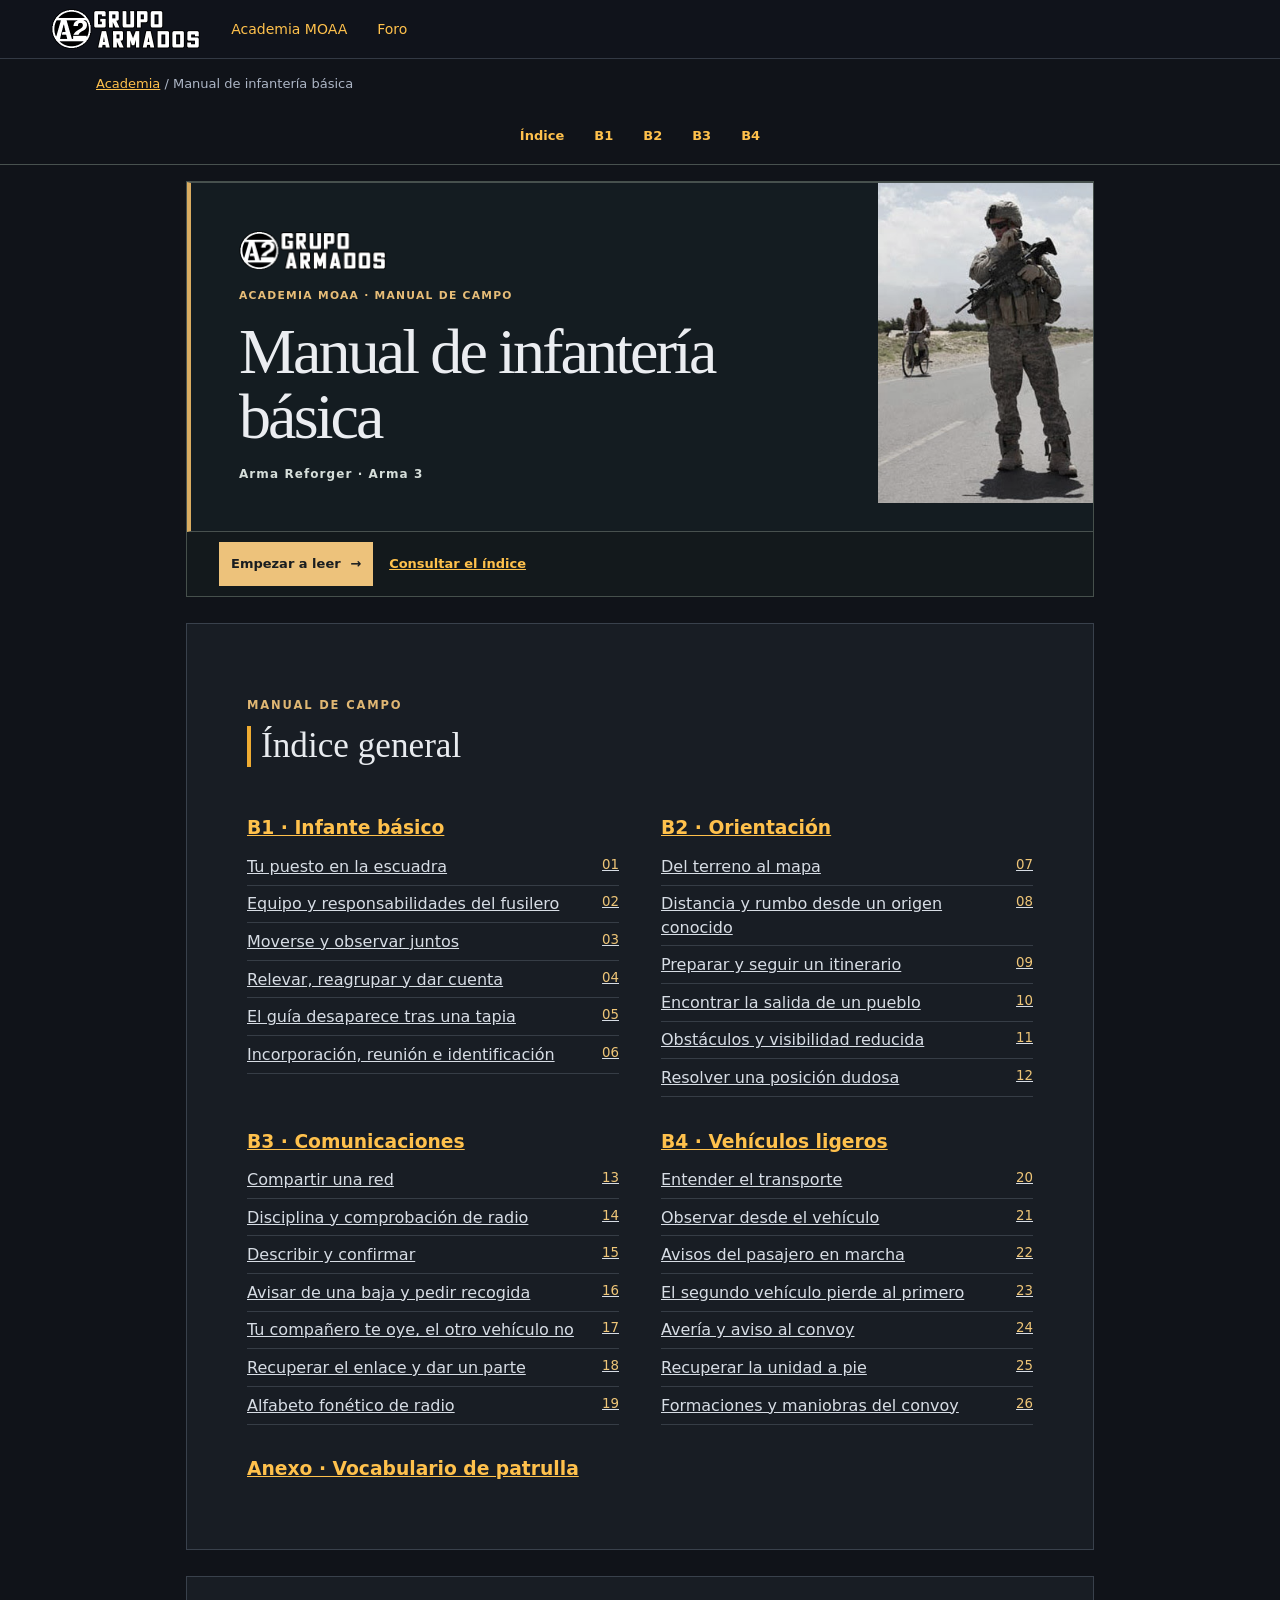
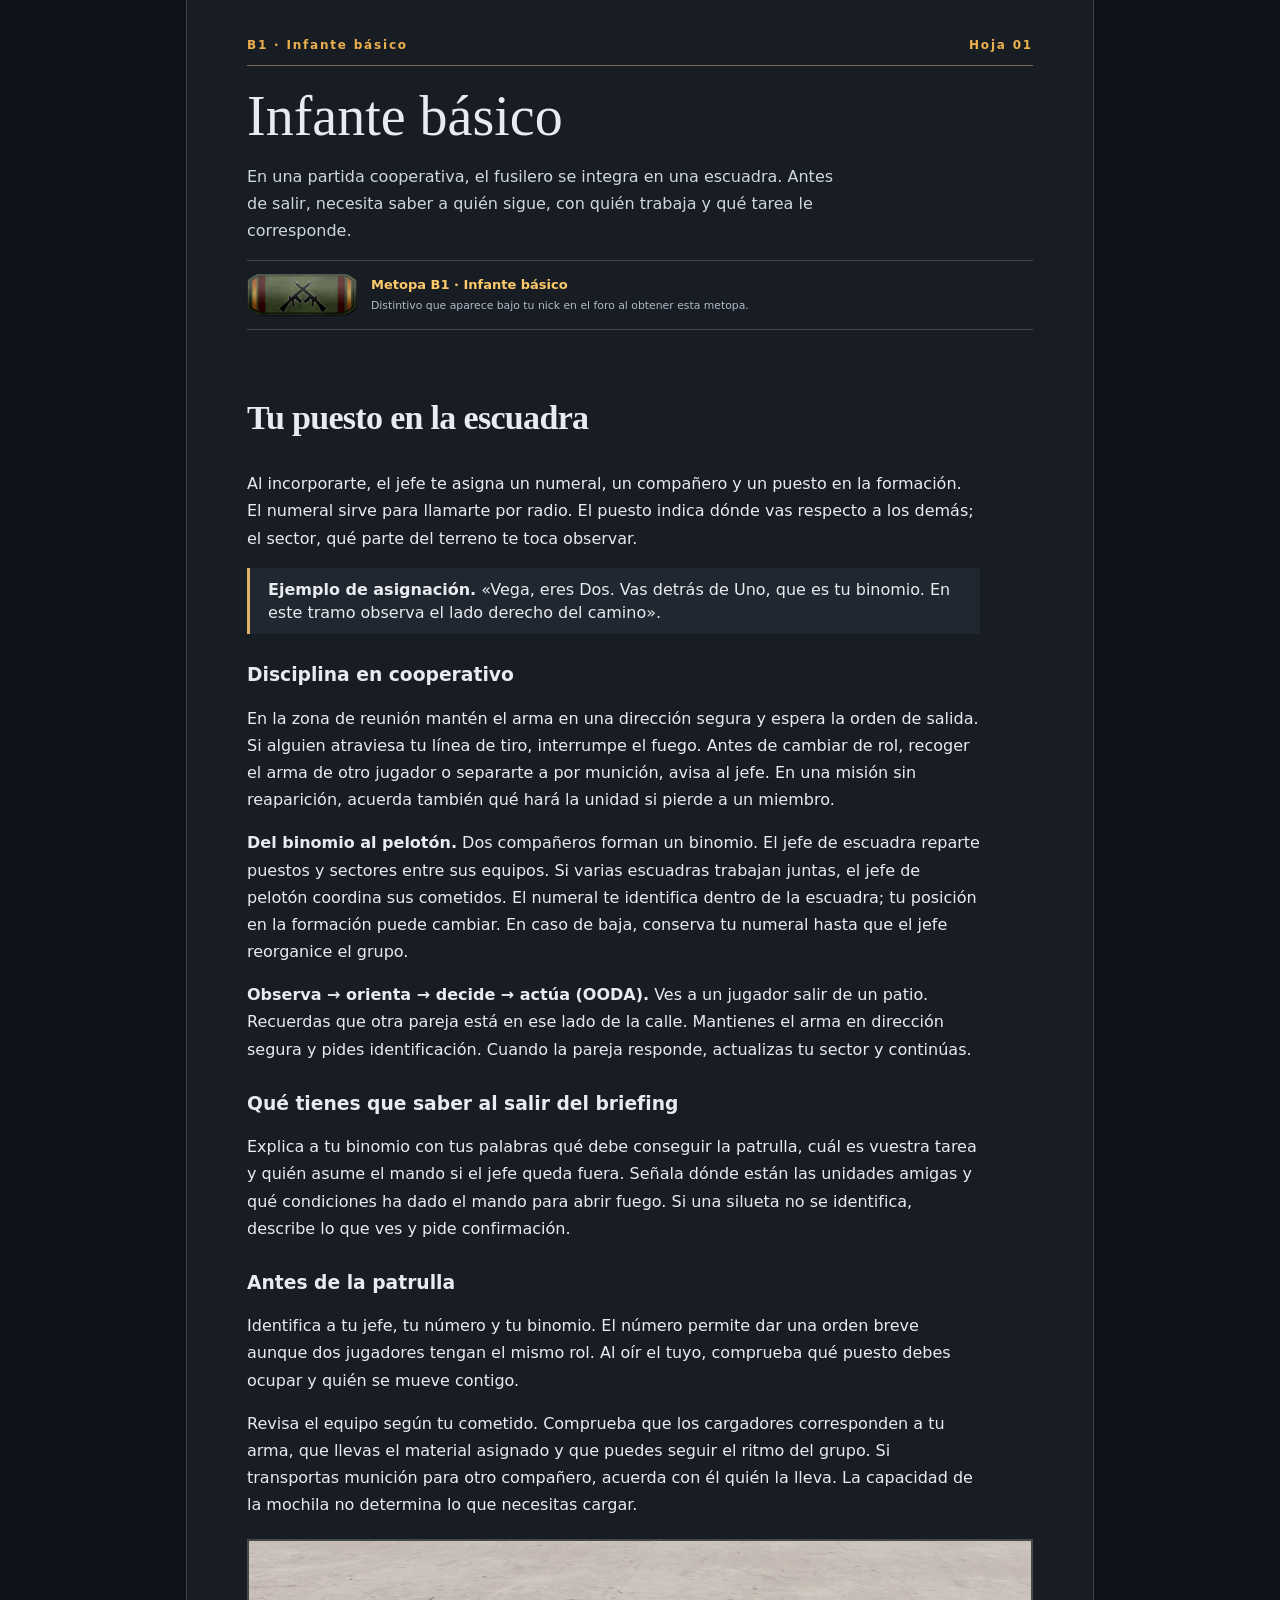
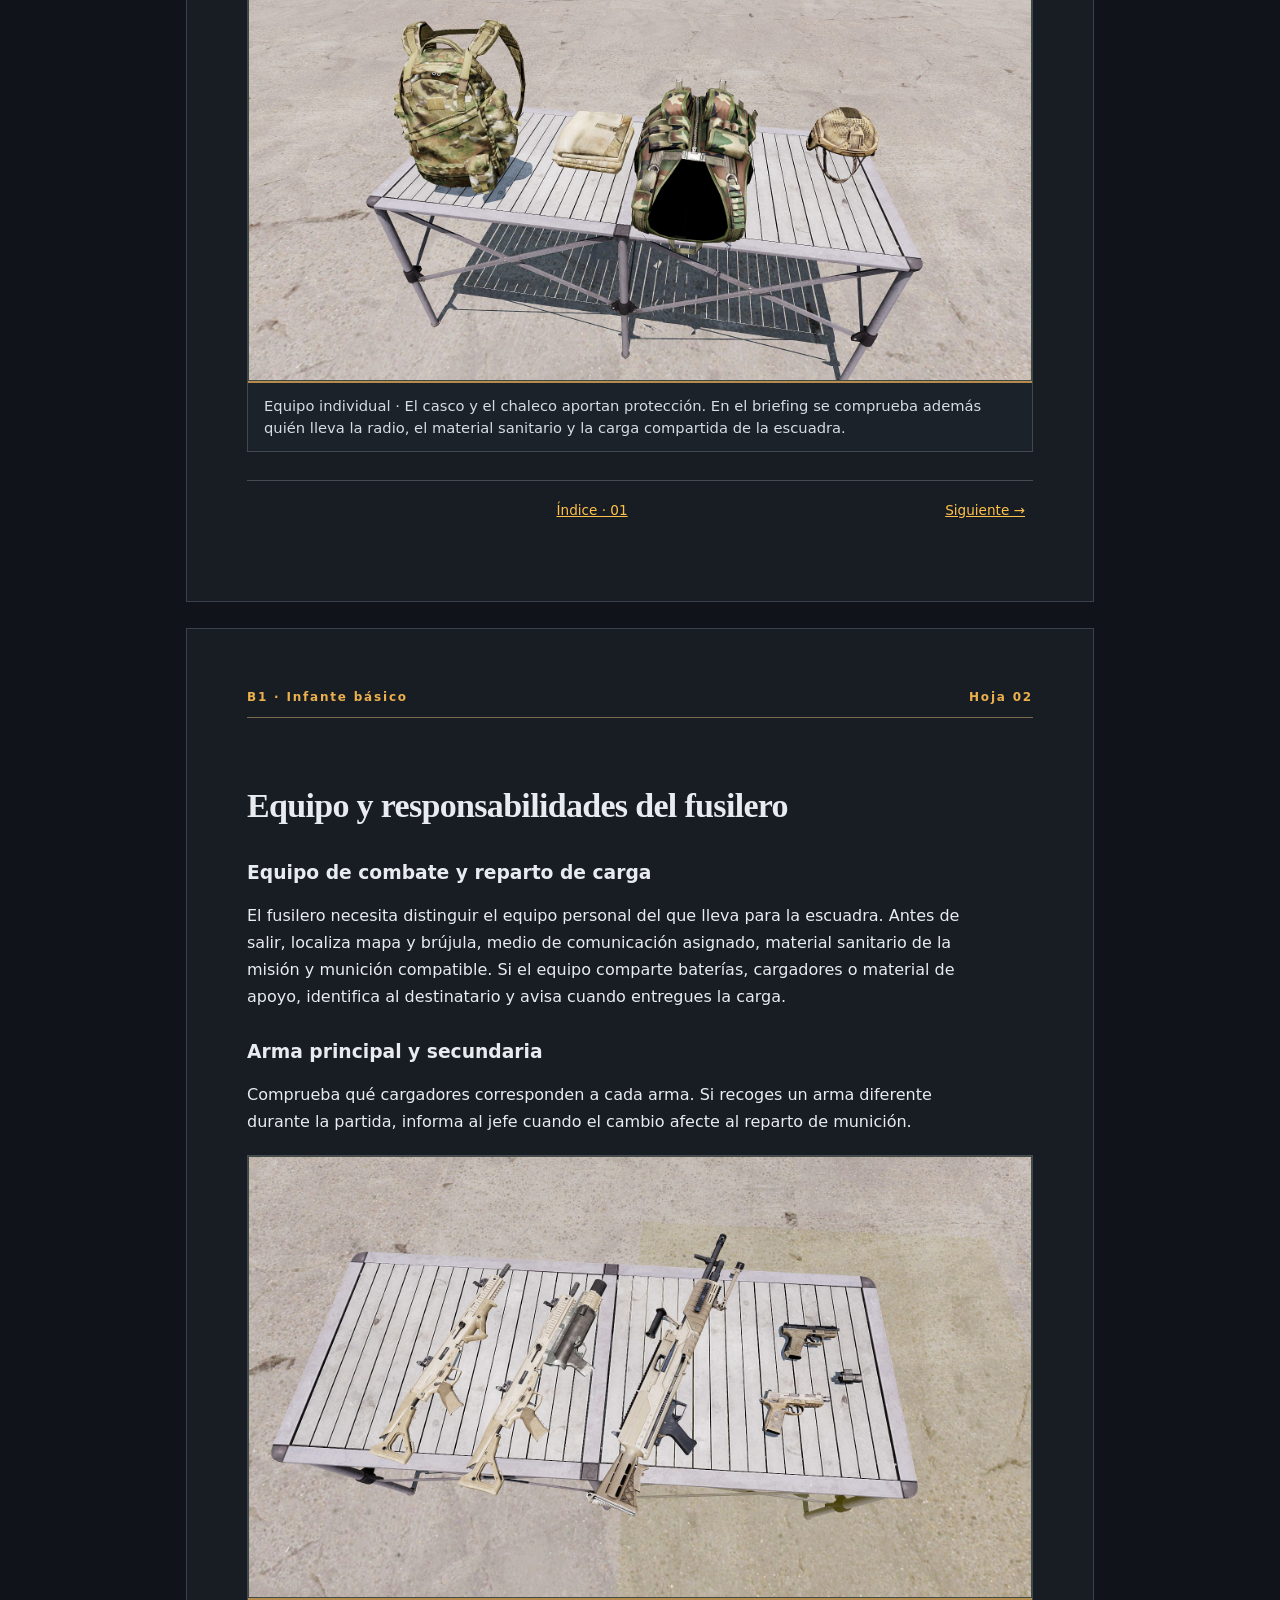
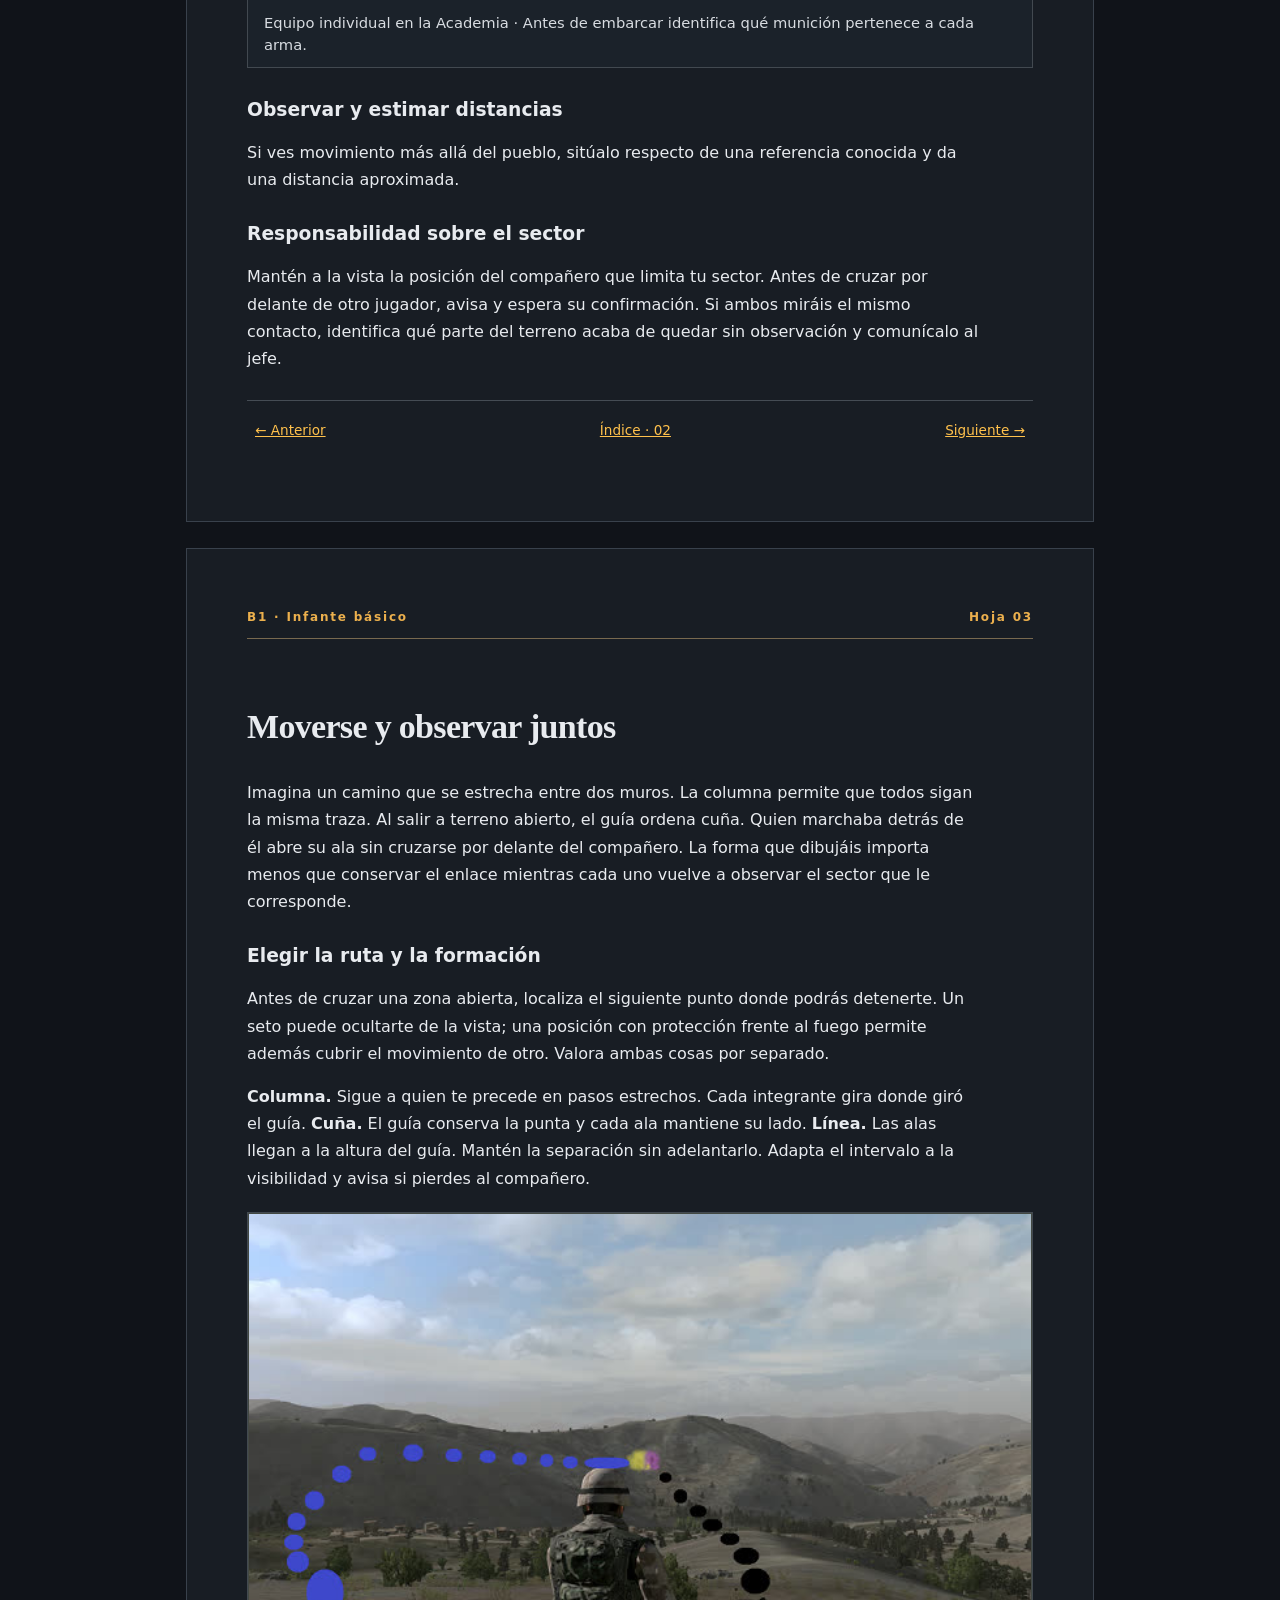
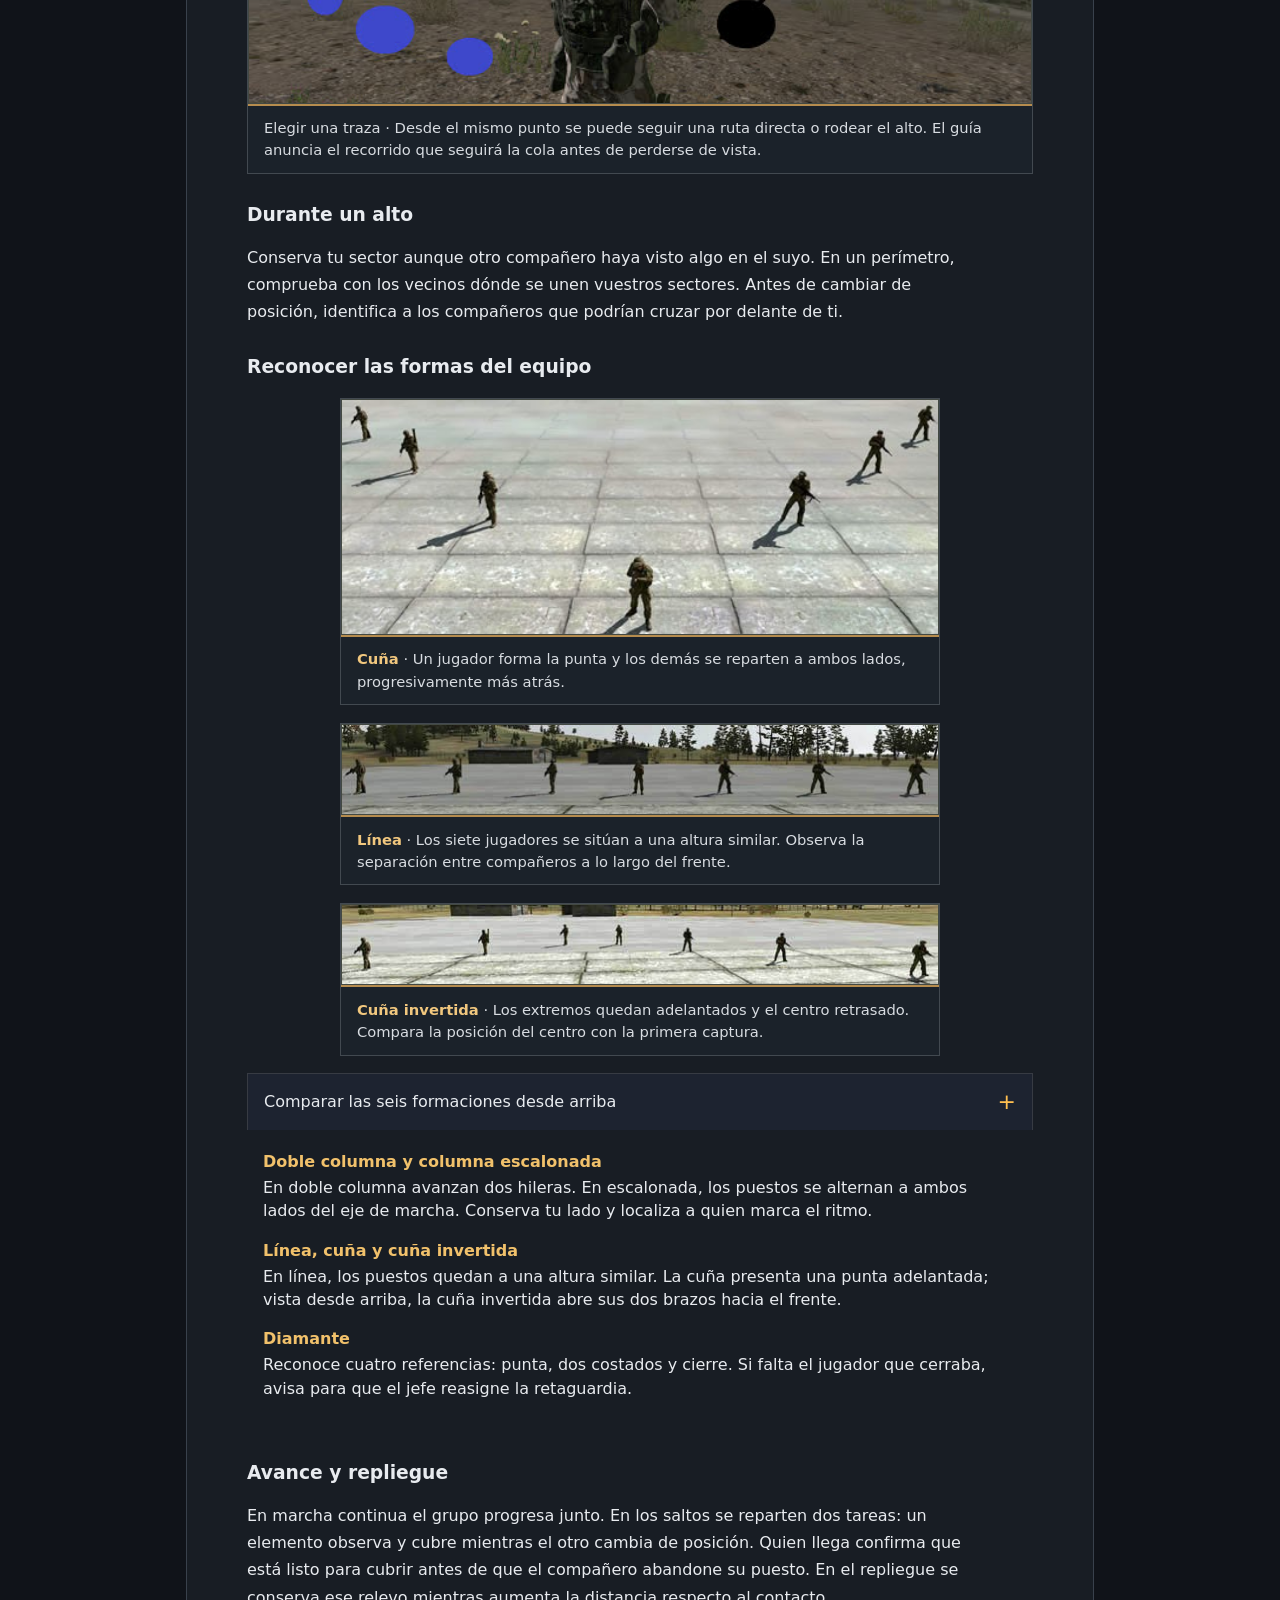
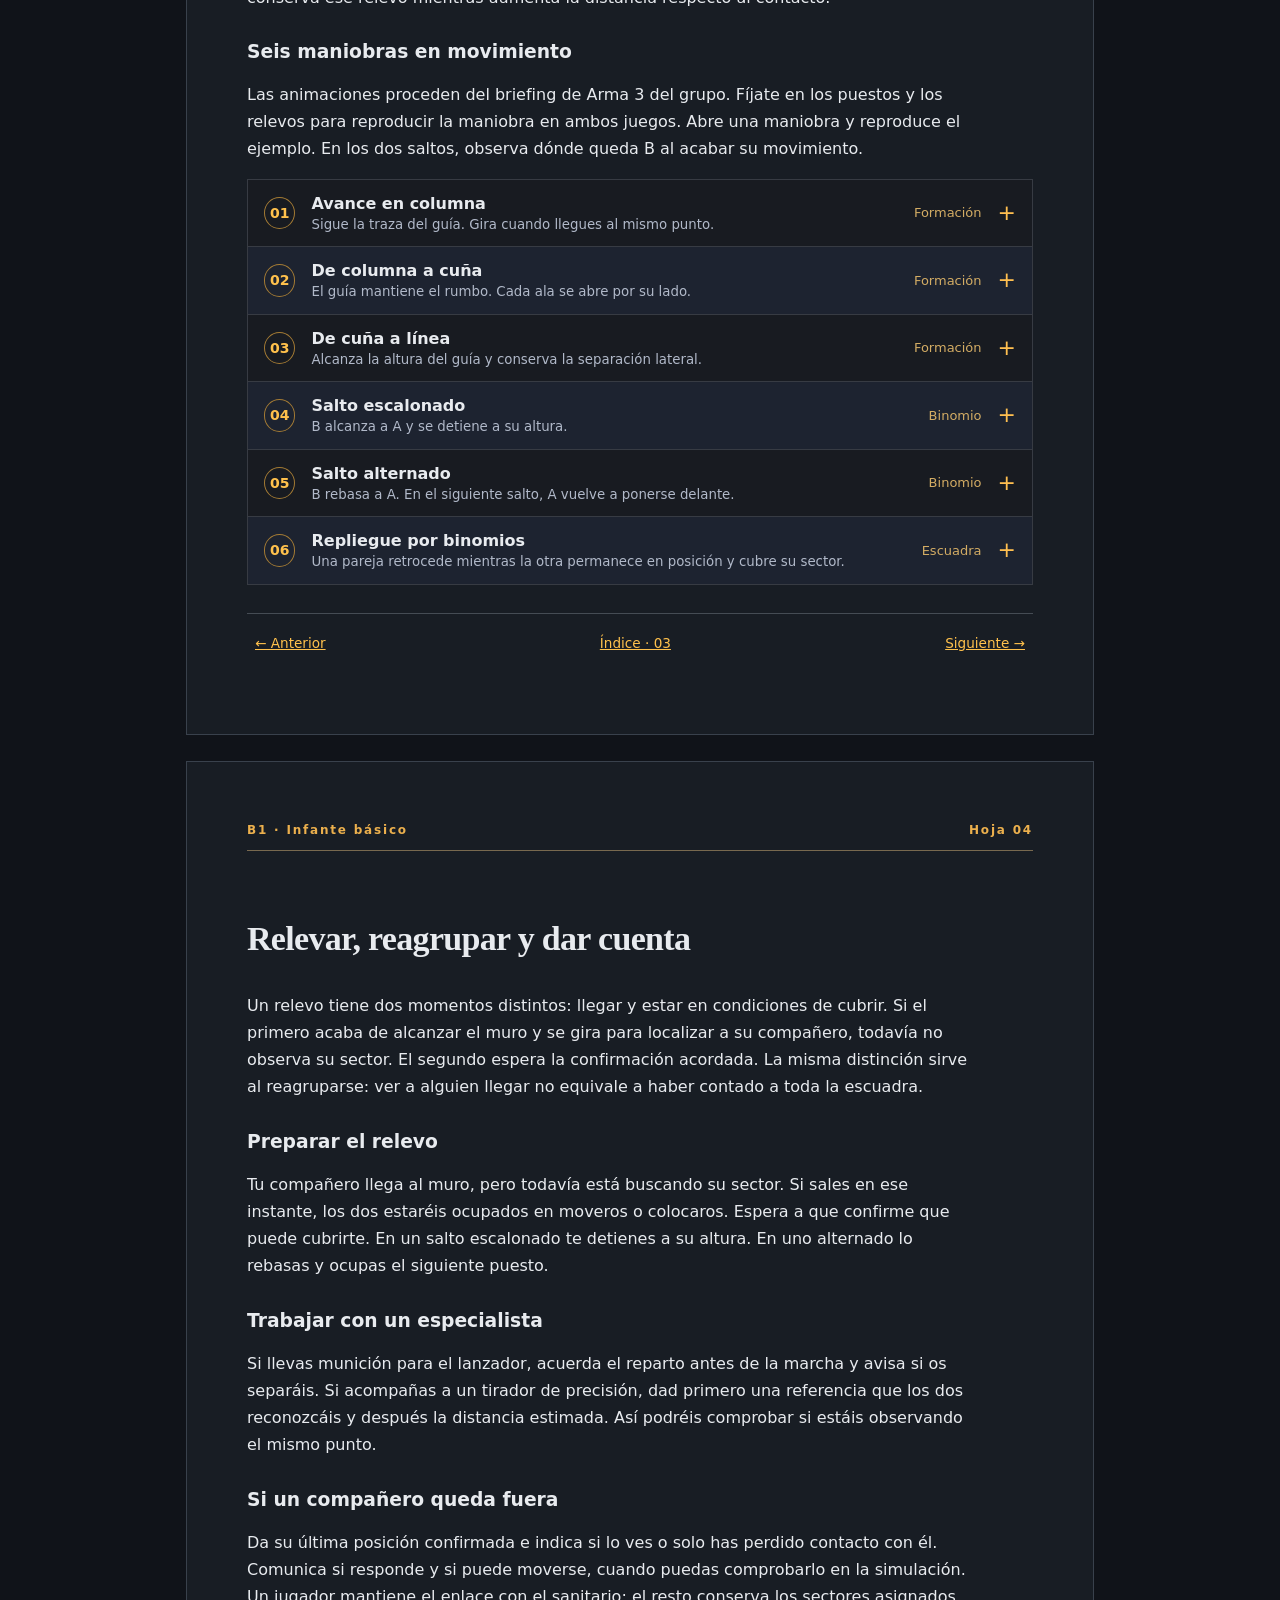
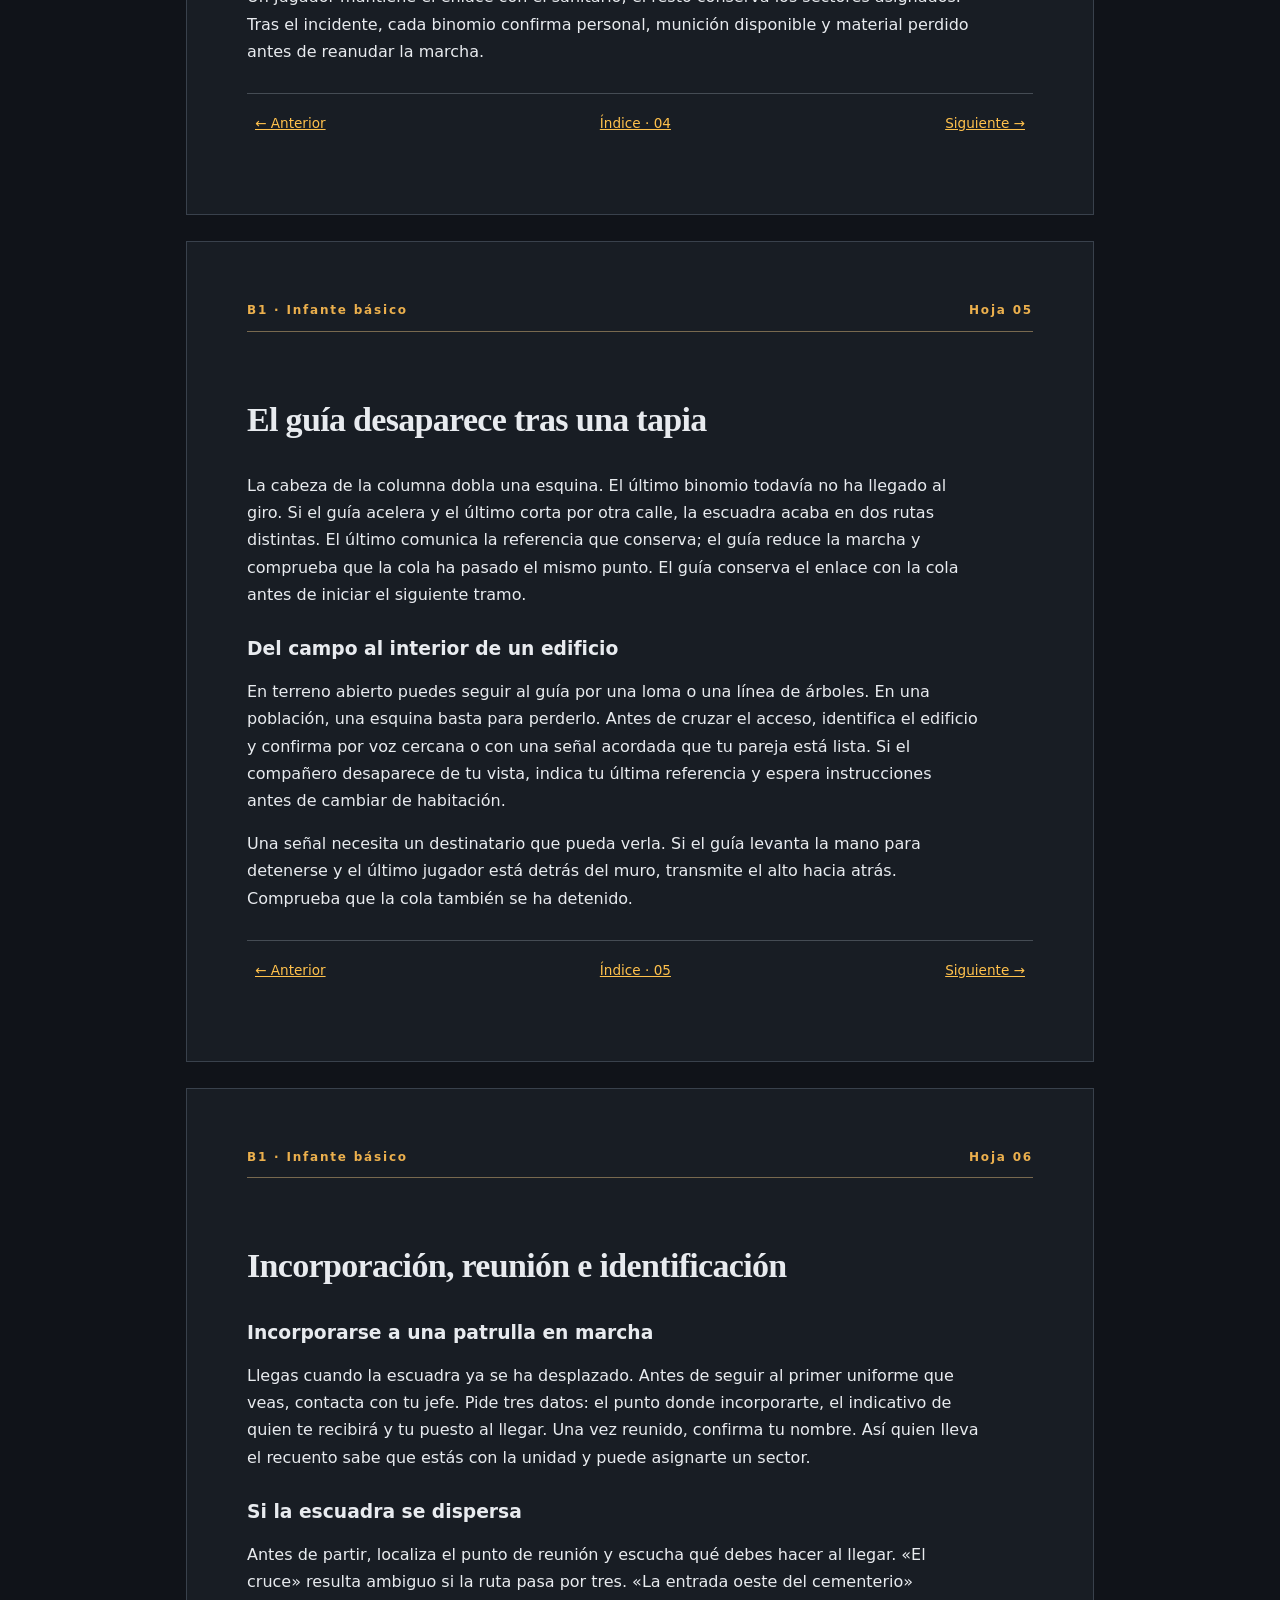
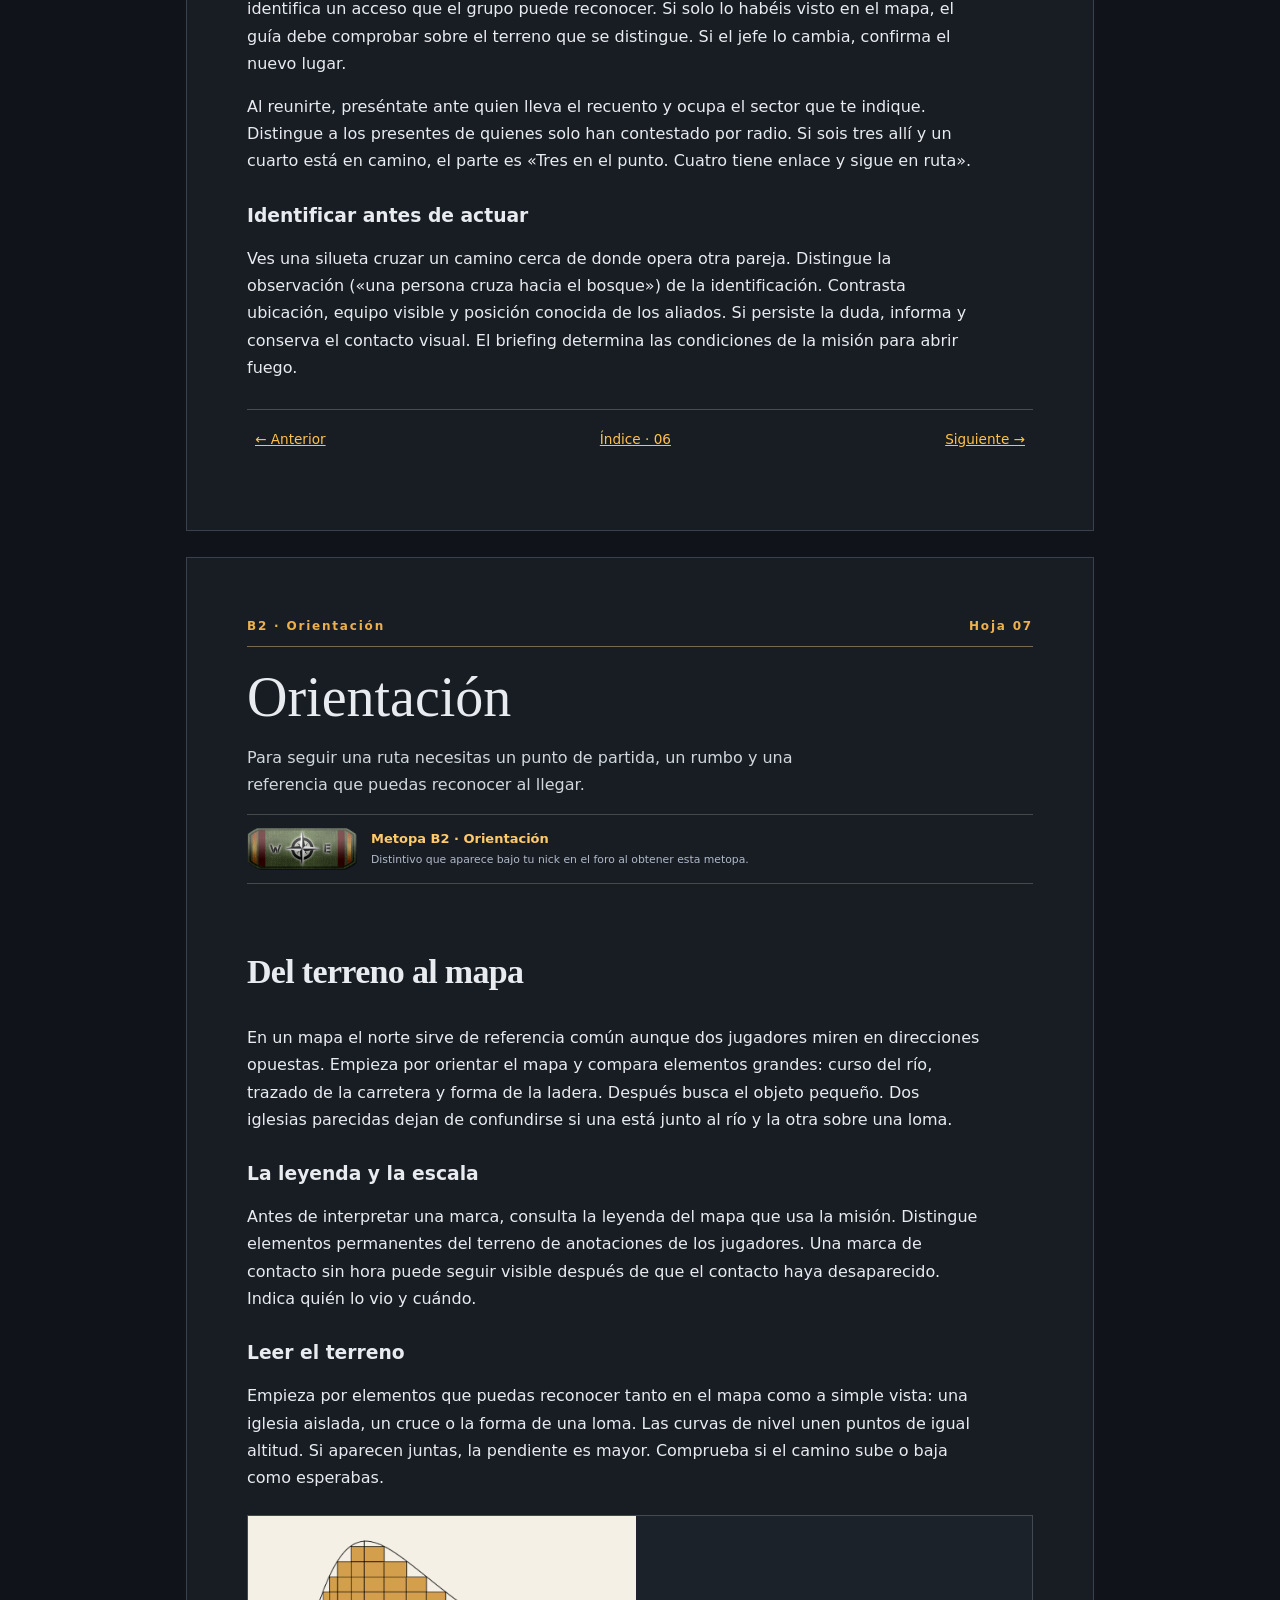
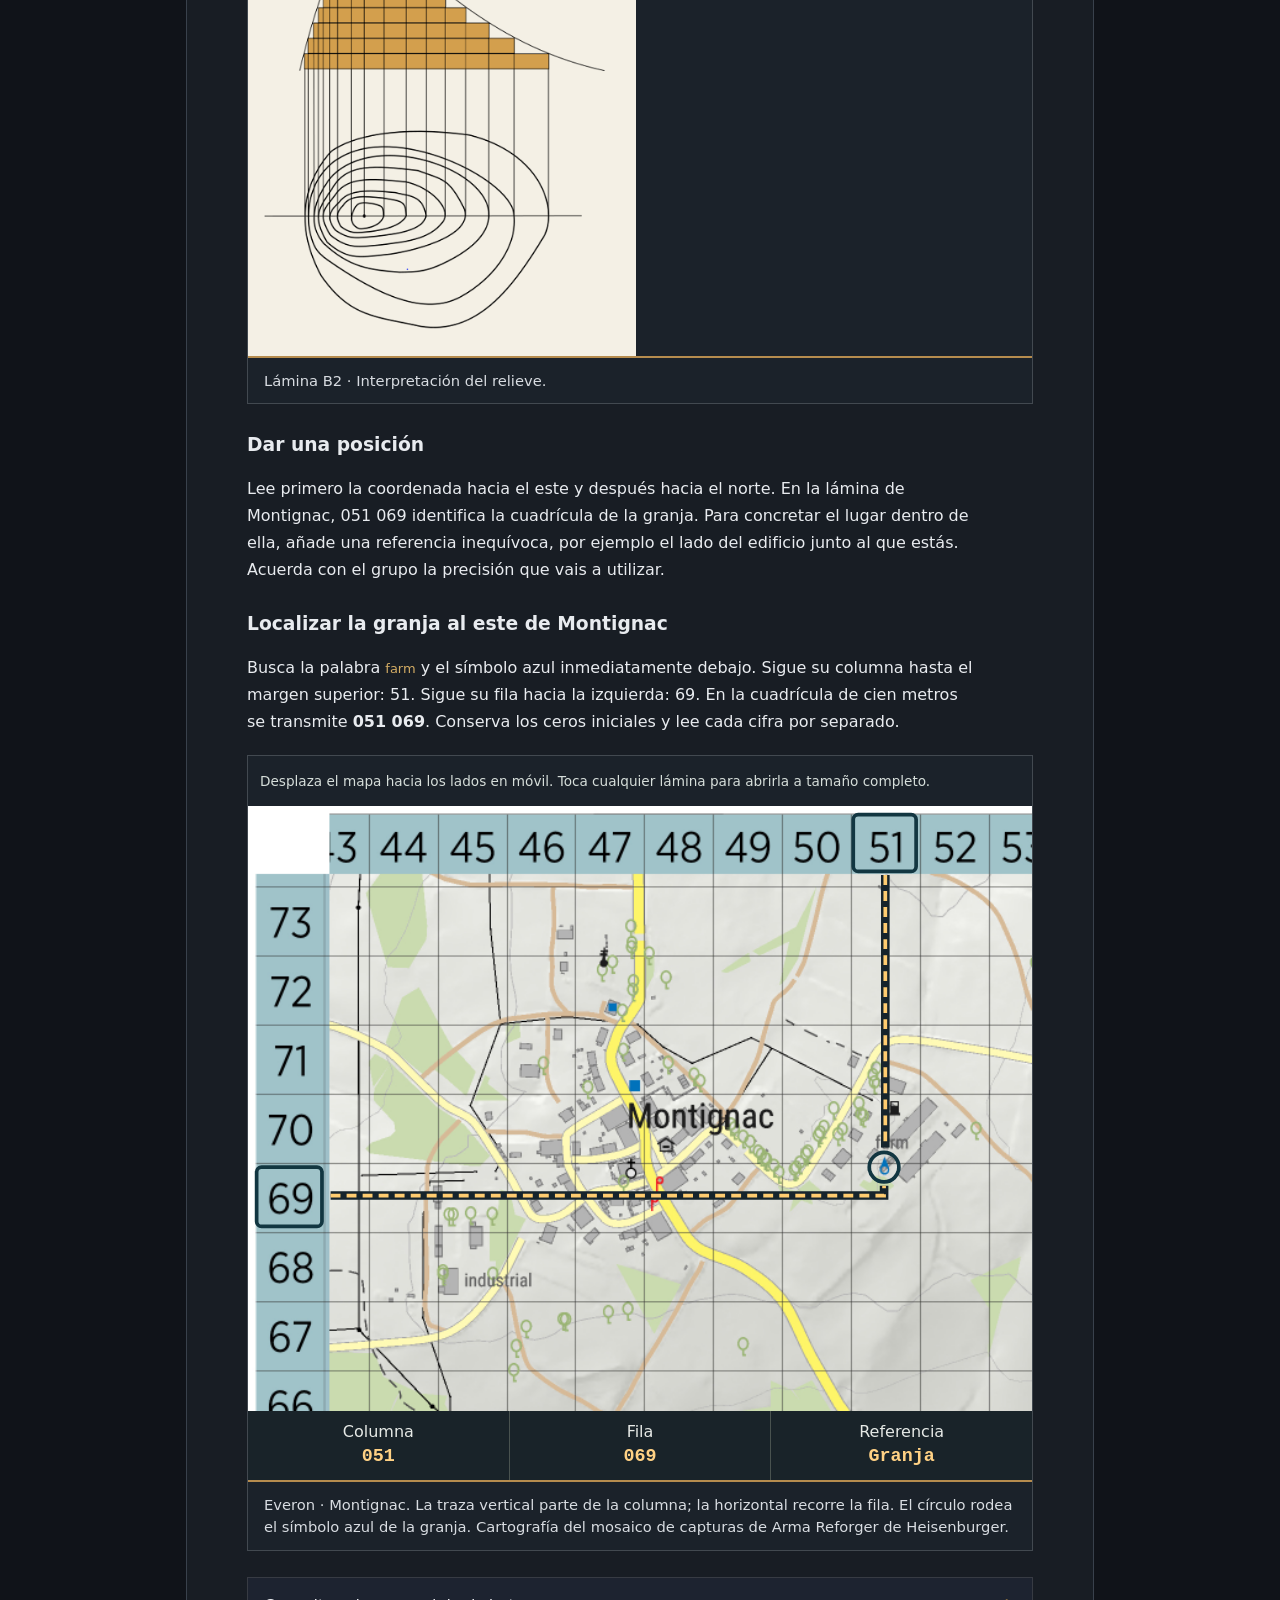
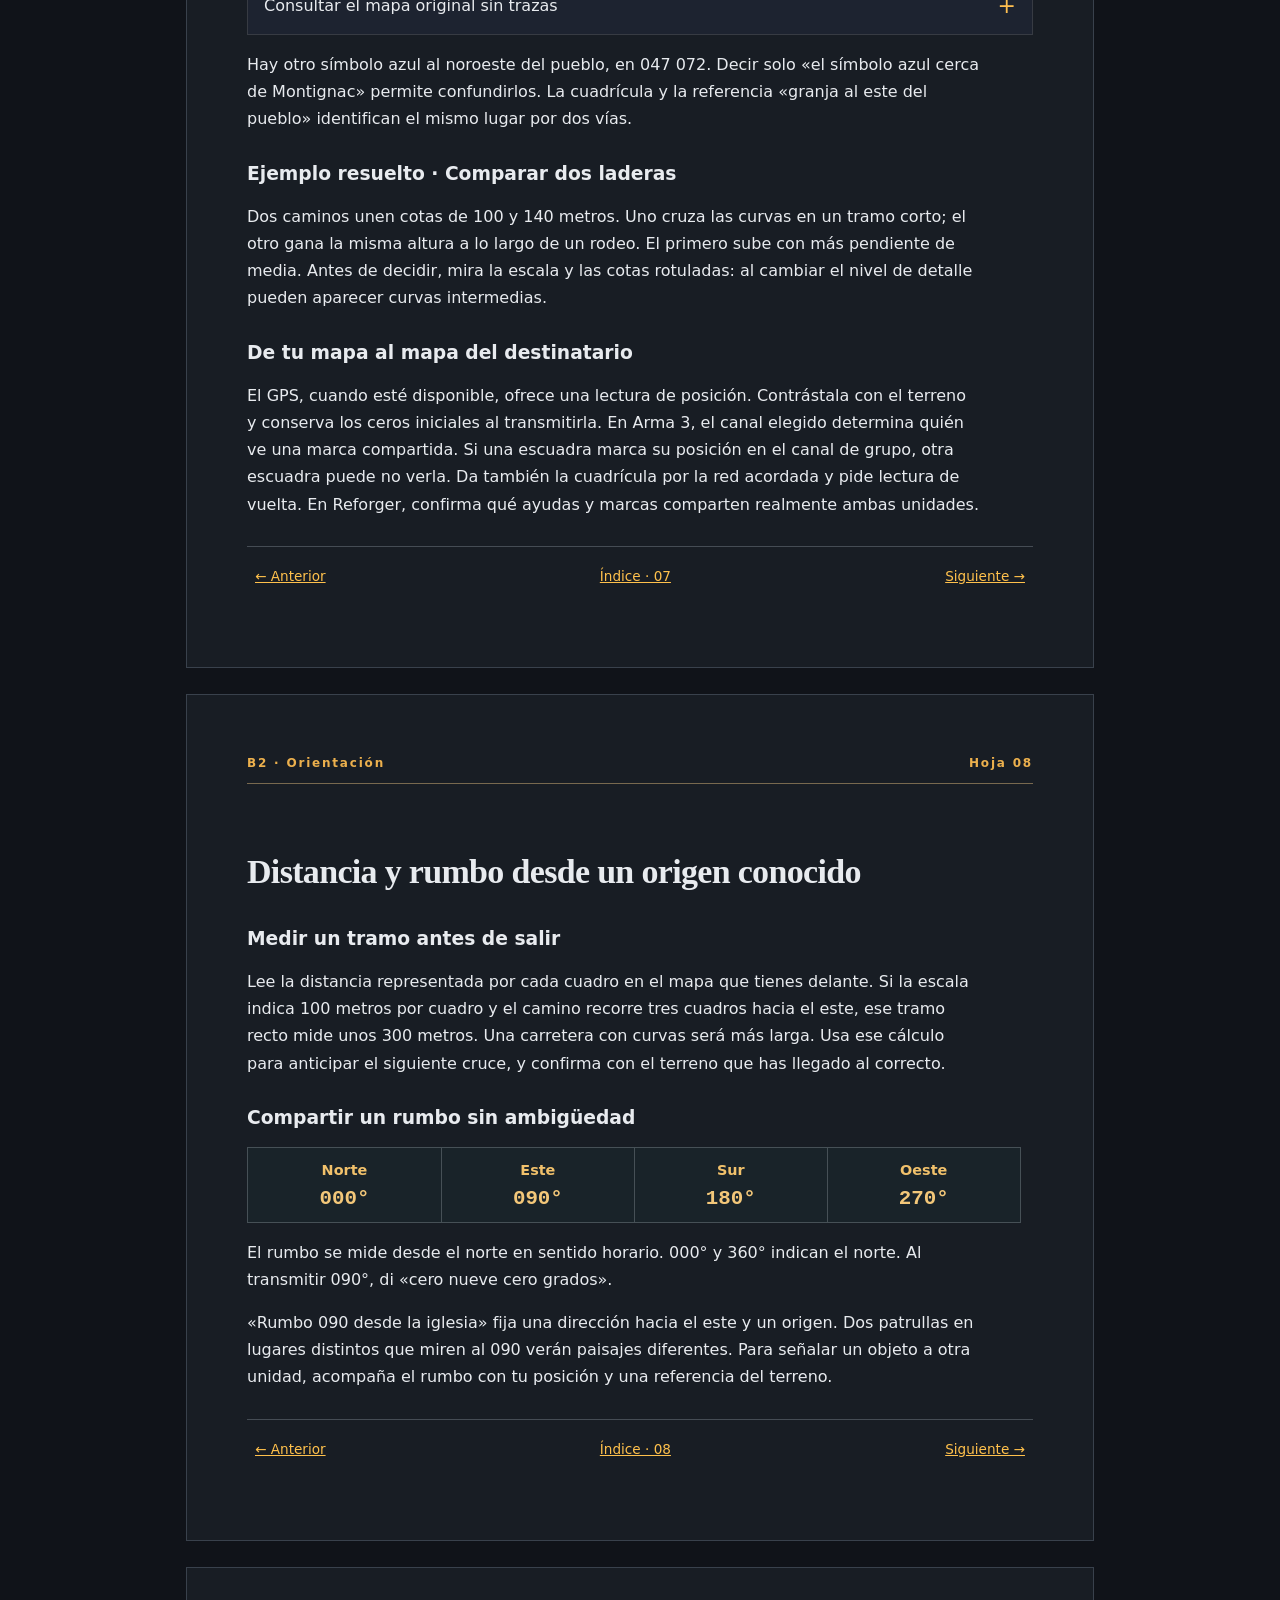
==== commit 4eb68262: "Mejora la lectura, los mapas y la navegación del manual" ====
--- a/index.html
+++ b/index.html
@@ -16,6 +16,9 @@
 </header>
 <nav aria-label="Ruta">
 <a href="index.html">Academia</a> / Manual de infantería básica</nav>
+<nav class="reader-nav" aria-label="Acceso a los capítulos">
+<a href="#sumario">Índice</a><a href="#b1-apartado-1" aria-label="B1 · Infante básico">B1</a><a href="#b2-apartado-1" aria-label="B2 · Orientación">B2</a><a href="#b3-apartado-1" aria-label="B3 · Comunicaciones">B3</a><a href="#b4-apartado-1" aria-label="B4 · Vehículos ligeros">B4</a>
+</nav>
 <main class="libro">
 <div class="cubierta-campo">
   <div class="radio-cabecera cubierta-principal">
@@ -39,7 +42,7 @@
 <p class='opening'>Al incorporarte, el jefe te asigna un numeral, un compañero y un puesto en la formación. El numeral sirve para llamarte por radio. El puesto indica dónde vas respecto a los demás; el sector, qué parte del terreno te toca observar.</p>
 <blockquote><strong>Ejemplo de asignación.</strong> «Vega, eres Dos. Vas detrás de Uno, que es tu binomio. En este tramo observa el lado derecho del camino».</blockquote>
 <h3 id="b1-disciplina">Disciplina en cooperativo</h3><p>En la zona de reunión mantén el arma en una dirección segura y espera la orden de salida. Si alguien atraviesa tu línea de tiro, interrumpe el fuego. Antes de cambiar de rol, recoger el arma de otro jugador o separarte a por munición, avisa al jefe. En una misión sin reaparición, acuerda también qué hará la unidad si pierde a un miembro.</p>
-<p><strong>Del binomio al pelotón.</strong> Dos compañeros forman un binomio. El jefe de escuadra reparte puestos y sectores entre sus equipos. Si varias escuadras trabajan juntas, el jefe de pelotón coordina sus cometidos. El numeral identifica tu puesto dentro del reparto anunciado; en caso de baja, conserva el tuyo hasta que el jefe reorganice el grupo.</p>
+<p><strong>Del binomio al pelotón.</strong> Dos compañeros forman un binomio. El jefe de escuadra reparte puestos y sectores entre sus equipos. Si varias escuadras trabajan juntas, el jefe de pelotón coordina sus cometidos. El numeral te identifica dentro de la escuadra; tu posición en la formación puede cambiar. En caso de baja, conserva tu numeral hasta que el jefe reorganice el grupo.</p>
 <p><strong>Observa → orienta → decide → actúa (OODA).</strong> Ves a un jugador salir de un patio. Recuerdas que otra pareja está en ese lado de la calle. Mantienes el arma en dirección segura y pides identificación. Cuando la pareja responde, actualizas tu sector y continúas.</p>
 <h3>Qué tienes que saber al salir del briefing</h3>
 <p>Explica a tu binomio con tus palabras qué debe conseguir la patrulla, cuál es vuestra tarea y quién asume el mando si el jefe queda fuera. Señala dónde están las unidades amigas y qué condiciones ha dado el mando para abrir fuego. Si una silueta no se identifica, describe lo que ves y pide confirmación.</p>
@@ -48,16 +51,16 @@
 <p>Identifica a tu jefe, tu número y tu binomio. El número permite dar una orden breve aunque dos jugadores tengan el mismo rol. Al oír el tuyo, comprueba qué puesto debes ocupar y quién se mueve contigo.</p>
 <p>Revisa el equipo según tu cometido. Comprueba que los cargadores corresponden a tu arma, que llevas el material asignado y que puedes seguir el ritmo del grupo. Si transportas munición para otro compañero, acuerda con él quién la lleva. La capacidad de la mochila no determina lo que necesitas cargar.</p>
 
-<figure class="atlas-plate"><img loading="lazy" src="recursos/b1-equipo.jpg" alt="Casco, chaleco y mochila dispuestos para su revisión"><figcaption>Equipo individual · El casco y el chaleco aportan protección. En el briefing se comprueba además quién lleva la radio, el material sanitario y la carga compartida de la escuadra.</figcaption></figure>
-<footer class="running-foot"><span>MOAA · 01</span><a href="#sumario">Volver al índice ↑</a></footer></article>
+<figure class="atlas-plate"><a class="image-link" href="recursos/b1-equipo.jpg" target="_blank" rel="noopener" aria-label="Ampliar imagen. Casco, chaleco y mochila dispuestos para su revisión"><img loading="lazy" src="recursos/b1-equipo.jpg" alt="Casco, chaleco y mochila dispuestos para su revisión"></a><figcaption>Equipo individual · El casco y el chaleco aportan protección. En el briefing se comprueba además quién lleva la radio, el material sanitario y la carga compartida de la escuadra.</figcaption></figure>
+<nav class="page-nav" aria-label="Navegación de la hoja 1"><span></span><a href="#sumario">Índice · 01</a><a href="#b1-procedimientos">Siguiente →</a></nav></article>
 <article class="hoja book-text" id="b1-procedimientos"><div class="folio libro-folio"><span>B1 · Infante básico</span><span>Hoja 02</span></div>
 
 <h2>Equipo y responsabilidades del fusilero</h2><h3 id="b1-ref-b1-6">Equipo de combate y reparto de carga</h3><p>El fusilero necesita distinguir el equipo personal del que lleva para la escuadra. Antes de salir, localiza mapa y brújula, medio de comunicación asignado, material sanitario de la misión y munición compatible. Si el equipo comparte baterías, cargadores o material de apoyo, identifica al destinatario y avisa cuando entregues la carga.</p>
 <h3 id="b1-ref-b1-7">Arma principal y secundaria</h3><p>Comprueba qué cargadores corresponden a cada arma. Si recoges un arma diferente durante la partida, informa al jefe cuando el cambio afecte al reparto de munición.</p>
-<figure class="atlas-plate"><img loading="lazy" src="recursos/b1-armamento.jpg" alt="Equipo de arma larga y secundaria mostrado en B1"><figcaption>Equipo individual en la Academia · Antes de embarcar identifica qué munición pertenece a cada arma.</figcaption></figure>
+<figure class="atlas-plate"><a class="image-link" href="recursos/b1-armamento.jpg" target="_blank" rel="noopener" aria-label="Ampliar imagen. Equipo de arma larga y secundaria mostrado en B1"><img loading="lazy" src="recursos/b1-armamento.jpg" alt="Equipo de arma larga y secundaria mostrado en B1"></a><figcaption>Equipo individual en la Academia · Antes de embarcar identifica qué munición pertenece a cada arma.</figcaption></figure>
 <h3>Observar y estimar distancias</h3><p>Si ves movimiento más allá del pueblo, sitúalo respecto de una referencia conocida y da una distancia aproximada.</p>
 <h3 id="b1-ref-b1-4">Responsabilidad sobre el sector</h3><p>Mantén a la vista la posición del compañero que limita tu sector. Antes de cruzar por delante de otro jugador, avisa y espera su confirmación. Si ambos miráis el mismo contacto, identifica qué parte del terreno acaba de quedar sin observación y comunícalo al jefe.</p>
-<footer class="running-foot"><span>MOAA · 02</span><a href="#sumario">Volver al índice ↑</a></footer></article>
+<nav class="page-nav" aria-label="Navegación de la hoja 2"><a href="#b1-apartado-1">← Anterior</a><a href="#sumario">Índice · 02</a><a href="#b1-apartado-2">Siguiente →</a></nav></article>
 <article class="hoja book-text" id="b1-apartado-2"><div class="folio libro-folio"><span>B1 · Infante básico</span><span>Hoja 03</span></div>
 
 <h2>Moverse y observar juntos</h2>
@@ -66,9 +69,9 @@
 <p>Antes de cruzar una zona abierta, localiza el siguiente punto donde podrás detenerte. Un seto puede ocultarte de la vista; una posición con protección frente al fuego permite además cubrir el movimiento de otro. Valora ambas cosas por separado.</p>
 <p>
 <strong>Columna.</strong> Sigue a quien te precede en pasos estrechos. Cada integrante gira donde giró el guía. <strong>Cuña.</strong> El guía conserva la punta y cada ala mantiene su lado. <strong>Línea.</strong> Las alas llegan a la altura del guía. Mantén la separación sin adelantarlo. Adapta el intervalo a la visibilidad y avisa si pierdes al compañero.</p>
-<figure class="atlas-plate"><img loading="lazy" src="recursos/b1-itinerario.jpg" alt="Dos trazas sobre la misma ladera, una directa y otra por la vaguada"><figcaption>Elegir una traza · Desde el mismo punto se puede seguir una ruta directa o rodear el alto. El guía anuncia el recorrido que seguirá la cola antes de perderse de vista.</figcaption></figure><h3>Durante un alto</h3>
+<figure class="atlas-plate"><a class="image-link" href="recursos/b1-itinerario.jpg" target="_blank" rel="noopener" aria-label="Ampliar imagen. Dos trazas sobre la misma ladera, una directa y otra por la vaguada"><img loading="lazy" src="recursos/b1-itinerario.jpg" alt="Dos trazas sobre la misma ladera, una directa y otra por la vaguada"></a><figcaption>Elegir una traza · Desde el mismo punto se puede seguir una ruta directa o rodear el alto. El guía anuncia el recorrido que seguirá la cola antes de perderse de vista.</figcaption></figure><h3>Durante un alto</h3>
 <p>Conserva tu sector aunque otro compañero haya visto algo en el suyo. En un perímetro, comprueba con los vecinos dónde se unen vuestros sectores. Antes de cambiar de posición, identifica a los compañeros que podrían cruzar por delante de ti.</p>
-<h3 id="b1-formas-equipo">Reconocer las formas del equipo</h3><div class="fotos-formacion"><figure class="atlas-plate"><img loading="lazy" src="recursos/b1-formacion-cuna.jpg" alt="Escuadra a pie en cuña sobre la explanada de instrucción"><figcaption><strong>Cuña</strong> · Un jugador forma la punta y los demás se reparten a ambos lados, progresivamente más atrás.</figcaption></figure><figure class="atlas-plate"><img loading="lazy" src="recursos/b1-formacion-linea.jpg" alt="Escuadra a pie en línea sobre la explanada de instrucción"><figcaption><strong>Línea</strong> · Los siete jugadores se sitúan a una altura similar. Observa la separación entre compañeros a lo largo del frente.</figcaption></figure><figure class="atlas-plate"><img loading="lazy" src="recursos/b1-formacion-v.jpg" alt="Escuadra a pie en cuña invertida sobre la explanada de instrucción"><figcaption><strong>Cuña invertida</strong> · Los extremos quedan adelantados y el centro retrasado. Compara la posición del centro con la primera captura.</figcaption></figure></div><details><summary><span>Comparar las seis formaciones desde arriba</span></summary><figure class="atlas-plate formas-pie"><div><div><svg viewBox="0 0 100 64" aria-hidden="true" focusable="false"><circle cx="50" cy="10" r="4.7" fill="currentColor"/><circle cx="50" cy="24" r="4.7" fill="currentColor"/><circle cx="50" cy="38" r="4.7" fill="currentColor"/><circle cx="50" cy="52" r="4.7" fill="currentColor"/></svg><strong>Columna</strong></div><div><svg viewBox="0 0 100 64" aria-hidden="true" focusable="false"><circle cx="36" cy="13" r="4.7" fill="currentColor"/><circle cx="64" cy="13" r="4.7" fill="currentColor"/><circle cx="36" cy="33" r="4.7" fill="currentColor"/><circle cx="64" cy="33" r="4.7" fill="currentColor"/><circle cx="36" cy="53" r="4.7" fill="currentColor"/><circle cx="64" cy="53" r="4.7" fill="currentColor"/></svg><strong>Doble columna</strong></div><div><svg viewBox="0 0 100 64" aria-hidden="true" focusable="false"><circle cx="14" cy="32" r="4.7" fill="currentColor"/><circle cx="38" cy="32" r="4.7" fill="currentColor"/><circle cx="62" cy="32" r="4.7" fill="currentColor"/><circle cx="86" cy="32" r="4.7" fill="currentColor"/></svg><strong>Línea</strong></div><div><svg viewBox="0 0 100 64" aria-hidden="true" focusable="false"><circle cx="50" cy="9" r="4.7" fill="currentColor"/><circle cx="24" cy="32" r="4.7" fill="currentColor"/><circle cx="76" cy="32" r="4.7" fill="currentColor"/><circle cx="50" cy="54" r="4.7" fill="currentColor"/></svg><strong>Diamante</strong></div><div><svg viewBox="0 0 100 64" aria-hidden="true" focusable="false"><circle cx="50" cy="10" r="4.7" fill="currentColor"/><circle cx="32" cy="31" r="4.7" fill="currentColor"/><circle cx="68" cy="31" r="4.7" fill="currentColor"/><circle cx="14" cy="52" r="4.7" fill="currentColor"/><circle cx="86" cy="52" r="4.7" fill="currentColor"/></svg><strong>Cuña</strong></div><div><svg viewBox="0 0 100 64" aria-hidden="true" focusable="false"><circle cx="14" cy="10" r="4.7" fill="currentColor"/><circle cx="86" cy="10" r="4.7" fill="currentColor"/><circle cx="32" cy="31" r="4.7" fill="currentColor"/><circle cx="68" cy="31" r="4.7" fill="currentColor"/><circle cx="50" cy="52" r="4.7" fill="currentColor"/></svg><strong>Cuña invertida</strong></div></div><figcaption>↑ Frente de marcha · Cada punto representa a un jugador. Las figuras muestran la forma; los efectivos y la separación se ajustan a la misión.</figcaption></figure></details><dl><dt>Doble columna y columna escalonada</dt><dd>En doble columna avanzan dos hileras. En escalonada, los puestos se alternan a ambos lados del eje de marcha. Conserva tu lado y localiza a quien marca el ritmo.</dd><dt>Línea, cuña y cuña invertida</dt><dd>En línea, los puestos quedan a una altura similar. La cuña presenta una punta adelantada; vista desde arriba, la cuña invertida abre sus dos brazos hacia el frente.</dd><dt>Diamante</dt><dd>Reconoce cuatro referencias: punta, dos costados y cierre. Si falta el jugador que cerraba, avisa para que el jefe reasigne la retaguardia.</dd></dl>
+<h3 id="b1-formas-equipo">Reconocer las formas del equipo</h3><div class="fotos-formacion"><figure class="atlas-plate"><a class="image-link" href="recursos/b1-formacion-cuna.jpg" target="_blank" rel="noopener" aria-label="Ampliar imagen. Escuadra a pie en cuña sobre la explanada de instrucción"><img loading="lazy" src="recursos/b1-formacion-cuna.jpg" alt="Escuadra a pie en cuña sobre la explanada de instrucción"></a><figcaption><strong>Cuña</strong> · Un jugador forma la punta y los demás se reparten a ambos lados, progresivamente más atrás.</figcaption></figure><figure class="atlas-plate"><a class="image-link" href="recursos/b1-formacion-linea.jpg" target="_blank" rel="noopener" aria-label="Ampliar imagen. Escuadra a pie en línea sobre la explanada de instrucción"><img loading="lazy" src="recursos/b1-formacion-linea.jpg" alt="Escuadra a pie en línea sobre la explanada de instrucción"></a><figcaption><strong>Línea</strong> · Los siete jugadores se sitúan a una altura similar. Observa la separación entre compañeros a lo largo del frente.</figcaption></figure><figure class="atlas-plate"><a class="image-link" href="recursos/b1-formacion-v.jpg" target="_blank" rel="noopener" aria-label="Ampliar imagen. Escuadra a pie en cuña invertida sobre la explanada de instrucción"><img loading="lazy" src="recursos/b1-formacion-v.jpg" alt="Escuadra a pie en cuña invertida sobre la explanada de instrucción"></a><figcaption><strong>Cuña invertida</strong> · Los extremos quedan adelantados y el centro retrasado. Compara la posición del centro con la primera captura.</figcaption></figure></div><details><summary><span>Comparar las seis formaciones desde arriba</span></summary><figure class="atlas-plate formas-pie"><div><div><svg viewBox="0 0 100 64" aria-hidden="true" focusable="false"><circle cx="50" cy="10" r="4.7" fill="currentColor"/><circle cx="50" cy="24" r="4.7" fill="currentColor"/><circle cx="50" cy="38" r="4.7" fill="currentColor"/><circle cx="50" cy="52" r="4.7" fill="currentColor"/></svg><strong>Columna</strong></div><div><svg viewBox="0 0 100 64" aria-hidden="true" focusable="false"><circle cx="36" cy="13" r="4.7" fill="currentColor"/><circle cx="64" cy="13" r="4.7" fill="currentColor"/><circle cx="36" cy="33" r="4.7" fill="currentColor"/><circle cx="64" cy="33" r="4.7" fill="currentColor"/><circle cx="36" cy="53" r="4.7" fill="currentColor"/><circle cx="64" cy="53" r="4.7" fill="currentColor"/></svg><strong>Doble columna</strong></div><div><svg viewBox="0 0 100 64" aria-hidden="true" focusable="false"><circle cx="14" cy="32" r="4.7" fill="currentColor"/><circle cx="38" cy="32" r="4.7" fill="currentColor"/><circle cx="62" cy="32" r="4.7" fill="currentColor"/><circle cx="86" cy="32" r="4.7" fill="currentColor"/></svg><strong>Línea</strong></div><div><svg viewBox="0 0 100 64" aria-hidden="true" focusable="false"><circle cx="50" cy="9" r="4.7" fill="currentColor"/><circle cx="24" cy="32" r="4.7" fill="currentColor"/><circle cx="76" cy="32" r="4.7" fill="currentColor"/><circle cx="50" cy="54" r="4.7" fill="currentColor"/></svg><strong>Diamante</strong></div><div><svg viewBox="0 0 100 64" aria-hidden="true" focusable="false"><circle cx="50" cy="10" r="4.7" fill="currentColor"/><circle cx="32" cy="31" r="4.7" fill="currentColor"/><circle cx="68" cy="31" r="4.7" fill="currentColor"/><circle cx="14" cy="52" r="4.7" fill="currentColor"/><circle cx="86" cy="52" r="4.7" fill="currentColor"/></svg><strong>Cuña</strong></div><div><svg viewBox="0 0 100 64" aria-hidden="true" focusable="false"><circle cx="14" cy="10" r="4.7" fill="currentColor"/><circle cx="86" cy="10" r="4.7" fill="currentColor"/><circle cx="32" cy="31" r="4.7" fill="currentColor"/><circle cx="68" cy="31" r="4.7" fill="currentColor"/><circle cx="50" cy="52" r="4.7" fill="currentColor"/></svg><strong>Cuña invertida</strong></div></div><figcaption>↑ Frente de marcha · Cada punto representa a un jugador. Las figuras muestran la forma; los efectivos y la separación se ajustan a la misión.</figcaption></figure></details><dl><dt>Doble columna y columna escalonada</dt><dd>En doble columna avanzan dos hileras. En escalonada, los puestos se alternan a ambos lados del eje de marcha. Conserva tu lado y localiza a quien marca el ritmo.</dd><dt>Línea, cuña y cuña invertida</dt><dd>En línea, los puestos quedan a una altura similar. La cuña presenta una punta adelantada; vista desde arriba, la cuña invertida abre sus dos brazos hacia el frente.</dd><dt>Diamante</dt><dd>Reconoce cuatro referencias: punta, dos costados y cierre. Si falta el jugador que cerraba, avisa para que el jefe reasigne la retaguardia.</dd></dl>
 <h3 id="b1-ref-b1-5">Avance y repliegue</h3>
 <p>En marcha continua el grupo progresa junto. En los saltos se reparten dos tareas: un elemento observa y cubre mientras el otro cambia de posición. Quien llega confirma que está listo para cubrir antes de que el compañero abandone su puesto. En el repliegue se conserva ese relevo mientras aumenta la distancia respecto al contacto.</p>
 <h3 id="b1-ref-b1-3">Seis maniobras en movimiento</h3>
@@ -129,17 +132,17 @@
 </video>
 <div class="strip">
 <figure class="panel original-step">
-<img src="recursos/relevo-1.png" alt="A avanza mientras B cubre.">
+<a class="image-link" href="recursos/relevo-1.png" target="_blank" rel="noopener" aria-label="Ampliar imagen. A avanza mientras B cubre."><img src="recursos/relevo-1.png" alt="A avanza mientras B cubre."></a>
 <figcaption>
 <strong>01 · B mantiene su sector</strong>A avanza mientras B observa desde su posición.</figcaption>
 </figure>
 <figure class="panel original-step">
-<img src="recursos/relevo-2.png" alt="B se mueve para alcanzar a A.">
+<a class="image-link" href="recursos/relevo-2.png" target="_blank" rel="noopener" aria-label="Ampliar imagen. B se mueve para alcanzar a A."><img src="recursos/relevo-2.png" alt="B se mueve para alcanzar a A."></a>
 <figcaption>
 <strong>02 · A está listo</strong>Al llegar, A recupera el sector y confirma que puede cubrir a B.</figcaption>
 </figure>
 <figure class="panel original-step">
-<img src="recursos/relevo-3.png" alt="Los dos quedan a la misma altura.">
+<a class="image-link" href="recursos/relevo-3.png" target="_blank" rel="noopener" aria-label="Ampliar imagen. Los dos quedan a la misma altura."><img src="recursos/relevo-3.png" alt="Los dos quedan a la misma altura."></a>
 <figcaption>
 <strong>03 · B alcanza a A</strong>En un salto escalonado ambos terminan a la misma altura.</figcaption>
 </figure>
@@ -174,7 +177,7 @@
 </video>
 </div>
 </details>
-<footer class="running-foot"><span>MOAA · 03</span><a href="#sumario">Volver al índice ↑</a></footer></article>
+<nav class="page-nav" aria-label="Navegación de la hoja 3"><a href="#b1-procedimientos">← Anterior</a><a href="#sumario">Índice · 03</a><a href="#b1-apartado-3">Siguiente →</a></nav></article>
 <article class="hoja book-text" id="b1-apartado-3"><div class="folio libro-folio"><span>B1 · Infante básico</span><span>Hoja 04</span></div>
 
 <h2>Relevar, reagrupar y dar cuenta</h2>
@@ -185,13 +188,13 @@
 <p>Si llevas munición para el lanzador, acuerda el reparto antes de la marcha y avisa si os separáis. Si acompañas a un tirador de precisión, dad primero una referencia que los dos reconozcáis y después la distancia estimada. Así podréis comprobar si estáis observando el mismo punto.</p>
 <h3>Si un compañero queda fuera</h3>
 <p>Da su última posición confirmada e indica si lo ves o solo has perdido contacto con él. Comunica si responde y si puede moverse, cuando puedas comprobarlo en la simulación. Un jugador mantiene el enlace con el sanitario; el resto conserva los sectores asignados. Tras el incidente, cada binomio confirma personal, munición disponible y material perdido antes de reanudar la marcha.</p>
-<footer class="running-foot"><span>MOAA · 04</span><a href="#sumario">Volver al índice ↑</a></footer></article>
+<nav class="page-nav" aria-label="Navegación de la hoja 4"><a href="#b1-apartado-2">← Anterior</a><a href="#sumario">Índice · 04</a><a href="#b1-en-mision">Siguiente →</a></nav></article>
 <article class="hoja book-text" id="b1-en-mision"><div class="folio libro-folio"><span>B1 · Infante básico</span><span>Hoja 05</span></div>
 
 <h2>El guía desaparece tras una tapia</h2>
 <p>La cabeza de la columna dobla una esquina. El último binomio todavía no ha llegado al giro. Si el guía acelera y el último corta por otra calle, la escuadra acaba en dos rutas distintas. El último comunica la referencia que conserva; el guía reduce la marcha y comprueba que la cola ha pasado el mismo punto. El guía conserva el enlace con la cola antes de iniciar el siguiente tramo.</p>
 <h3 id="b1-binomio-entorno">Del campo al interior de un edificio</h3><p>En terreno abierto puedes seguir al guía por una loma o una línea de árboles. En una población, una esquina basta para perderlo. Antes de cruzar el acceso, identifica el edificio y confirma por voz cercana o con una señal acordada que tu pareja está lista. Si el compañero desaparece de tu vista, indica tu última referencia y espera instrucciones antes de cambiar de habitación.</p><p>Una señal necesita un destinatario que pueda verla. Si el guía levanta la mano para detenerse y el último jugador está detrás del muro, transmite el alto hacia atrás. Comprueba que la cola también se ha detenido.</p>
-<footer class="running-foot"><span>MOAA · 05</span><a href="#sumario">Volver al índice ↑</a></footer></article>
+<nav class="page-nav" aria-label="Navegación de la hoja 5"><a href="#b1-apartado-3">← Anterior</a><a href="#sumario">Índice · 05</a><a href="#b1-incidencias">Siguiente →</a></nav></article>
 <article class="hoja book-text" id="b1-incidencias"><div class="folio libro-folio"><span>B1 · Infante básico</span><span>Hoja 06</span></div>
 
 <h2>Incorporación, reunión e identificación</h2>
@@ -200,7 +203,7 @@
 <h3>Si la escuadra se dispersa</h3><p>Antes de partir, localiza el punto de reunión y escucha qué debes hacer al llegar. «El cruce» resulta ambiguo si la ruta pasa por tres. «La entrada oeste del cementerio» identifica un acceso que el grupo puede reconocer. Si solo lo habéis visto en el mapa, el guía debe comprobar sobre el terreno que se distingue. Si el jefe lo cambia, confirma el nuevo lugar.</p><p>Al reunirte, preséntate ante quien lleva el recuento y ocupa el sector que te indique. Distingue a los presentes de quienes solo han contestado por radio. Si sois tres allí y un cuarto está en camino, el parte es «Tres en el punto. Cuatro tiene enlace y sigue en ruta».</p>
 <h3>Identificar antes de actuar</h3>
 <p>Ves una silueta cruzar un camino cerca de donde opera otra pareja. Distingue la observación («una persona cruza hacia el bosque») de la identificación. Contrasta ubicación, equipo visible y posición conocida de los aliados. Si persiste la duda, informa y conserva el contacto visual. El briefing determina las condiciones de la misión para abrir fuego.</p>
-<footer class="running-foot"><span>MOAA · 06</span><a href="#sumario">Volver al índice ↑</a></footer></article>
+<nav class="page-nav" aria-label="Navegación de la hoja 6"><a href="#b1-en-mision">← Anterior</a><a href="#sumario">Índice · 06</a><a href="#b2-apartado-1">Siguiente →</a></nav></article>
 <article class="hoja book-text" id="b2-apartado-1"><div class="folio libro-folio"><span>B2 · Orientación</span><span>Hoja 07</span></div>
 <div class="apertura"><strong>Orientación</strong><p>Para seguir una ruta necesitas un punto de partida, un rumbo y una referencia que puedas reconocer al llegar.</p><figure class="metopa"><img src="recursos/metopa-b2.png" alt=""><figcaption><b>Metopa B2 · Orientación</b><small>Distintivo que aparece bajo tu nick en el foro al obtener esta metopa.</small></figcaption></figure></div>
 <h2 id="b2-ref-b2-1">Del terreno al mapa</h2>
@@ -210,61 +213,62 @@
 <h3 id="b2-ref-b2-2">Leer el terreno</h3>
 <p>Empieza por elementos que puedas reconocer tanto en el mapa como a simple vista: una iglesia aislada, un cruce o la forma de una loma. Las curvas de nivel unen puntos de igual altitud. Si aparecen juntas, la pendiente es mayor. Comprueba si el camino sube o baja como esperabas.</p>
 <figure class="plate">
-<img src="recursos/relieve.png" alt="Relación entre la forma del relieve y las curvas de nivel">
+<a class="image-link" href="recursos/relieve.png" target="_blank" rel="noopener" aria-label="Ampliar imagen. Relación entre la forma del relieve y las curvas de nivel"><img src="recursos/relieve.png" alt="Relación entre la forma del relieve y las curvas de nivel"></a>
 <figcaption>Lámina B2 · Interpretación del relieve.</figcaption>
 </figure>
 <h3>Dar una posición</h3>
 <p>Lee primero la coordenada hacia el este y después hacia el norte. En la lámina de Montignac, 051 069 identifica la cuadrícula de la granja. Para concretar el lugar dentro de ella, añade una referencia inequívoca, por ejemplo el lado del edificio junto al que estás. Acuerda con el grupo la precisión que vais a utilizar.</p>
 
 <h3>Localizar la granja al este de Montignac</h3><p>Busca la palabra <em>farm</em> y el símbolo azul inmediatamente debajo. Sigue su columna hasta el margen superior: 51. Sigue su fila hacia la izquierda: 69. En la cuadrícula de cien metros se transmite <strong>051 069</strong>. Conserva los ceros iniciales y lee cada cifra por separado.</p>
-<figure class="atlas-plate"><div class="mapa-guiado"><img src="recursos/everon-montignac.png" width="636" height="490" alt="Granja de Montignac, al este del pueblo, en la columna 51 y la fila 69."><svg viewBox="0 0 636 490" aria-hidden="true"><g fill="none" stroke="#16242c" stroke-width="7"><path d="M517 56V277 M67 316H516V308"/></g><g fill="none" stroke="#ffcc70" stroke-width="3" stroke-dasharray="8 5"><path d="M517 56V277 M67 316H516V308"/></g><g fill="none" stroke="#123641" stroke-width="3"><rect x="491" y="7" width="51" height="46" rx="4"/><rect x="7" y="293" width="53" height="48" rx="4"/><circle cx="516" cy="293" r="12"/></g></svg></div>
+<figure class="atlas-plate"><p class="mapa-ayuda">Desplaza el mapa hacia los lados en móvil. Toca cualquier lámina para abrirla a tamaño completo.</p><div class="mapa-detalle" tabindex="0" role="region" aria-label="Mapa anotado de Montignac. Desplazamiento horizontal."><div class="mapa-guiado"><a class="image-link" href="recursos/everon-montignac.png" target="_blank" rel="noopener" aria-label="Ampliar imagen. Granja de Montignac, al este del pueblo, en la columna 51 y la fila 69."><img src="recursos/everon-montignac.png" width="636" height="490" alt="Granja de Montignac, al este del pueblo, en la columna 51 y la fila 69."></a><svg viewBox="0 0 636 490" aria-hidden="true"><g fill="none" stroke="#16242c" stroke-width="7"><path d="M517 56V277 M67 316H516V308"/></g><g fill="none" stroke="#ffcc70" stroke-width="3" stroke-dasharray="8 5"><path d="M517 56V277 M67 316H516V308"/></g><g fill="none" stroke="#123641" stroke-width="3"><rect x="491" y="7" width="51" height="46" rx="4"/><rect x="7" y="293" width="53" height="48" rx="4"/><circle cx="516" cy="293" r="12"/></g></svg></div></div>
 <div class="lectura-grid"><span>Columna <b>051</b></span><span>Fila <b>069</b></span><span>Referencia <b>Granja</b></span></div><figcaption>Everon · Montignac. La traza vertical parte de la columna; la horizontal recorre la fila. El círculo rodea el símbolo azul de la granja. Cartografía del mosaico de capturas de Arma Reforger de Heisenburger.</figcaption></figure>
-<details><summary><span>Consultar el mapa original sin trazas</span></summary><div class="grid-sheet" tabindex="0" aria-label="Mapa de Montignac. En pantallas pequeñas, desplaza el mapa horizontalmente."><img loading="lazy" src="recursos/everon-montignac.png" alt="Montignac en Everon: cuadrícula original, carretera principal y granja al este"></div></details><p>Hay otro símbolo azul al noroeste del pueblo, en 047 072. Decir solo «el símbolo azul cerca de Montignac» permite confundirlos. La cuadrícula y la referencia «granja al este del pueblo» identifican el mismo lugar por dos vías.</p><h3>Ejemplo resuelto · Comparar dos laderas</h3>
+<details><summary><span>Consultar el mapa original sin trazas</span></summary><div class="grid-sheet" tabindex="0" aria-label="Mapa de Montignac. En pantallas pequeñas, desplaza el mapa horizontalmente."><a class="image-link" href="recursos/everon-montignac.png" target="_blank" rel="noopener" aria-label="Ampliar imagen. Montignac en Everon: cuadrícula original, carretera principal y granja al este"><img loading="lazy" src="recursos/everon-montignac.png" alt="Montignac en Everon: cuadrícula original, carretera principal y granja al este"></a></div></details><p>Hay otro símbolo azul al noroeste del pueblo, en 047 072. Decir solo «el símbolo azul cerca de Montignac» permite confundirlos. La cuadrícula y la referencia «granja al este del pueblo» identifican el mismo lugar por dos vías.</p><h3>Ejemplo resuelto · Comparar dos laderas</h3>
 <p>Dos caminos unen cotas de 100 y 140 metros. Uno cruza las curvas en un tramo corto; el otro gana la misma altura a lo largo de un rodeo. El primero sube con más pendiente de media. Antes de decidir, mira la escala y las cotas rotuladas: al cambiar el nivel de detalle pueden aparecer curvas intermedias.</p>
 <h3 id="b2-ref-b2-4">De tu mapa al mapa del destinatario</h3><p>El GPS, cuando esté disponible, ofrece una lectura de posición. Contrástala con el terreno y conserva los ceros iniciales al transmitirla. En Arma 3, el canal elegido determina quién ve una marca compartida. Si una escuadra marca su posición en el canal de grupo, otra escuadra puede no verla. Da también la cuadrícula por la red acordada y pide lectura de vuelta. En Reforger, confirma qué ayudas y marcas comparten realmente ambas unidades.</p>
-<footer class="running-foot"><span>MOAA · 07</span><a href="#sumario">Volver al índice ↑</a></footer></article>
+<nav class="page-nav" aria-label="Navegación de la hoja 7"><a href="#b1-incidencias">← Anterior</a><a href="#sumario">Índice · 07</a><a href="#b2-incidencias">Siguiente →</a></nav></article>
 <article class="hoja book-text" id="b2-incidencias"><div class="folio libro-folio"><span>B2 · Orientación</span><span>Hoja 08</span></div>
 
 <h2>Distancia y rumbo desde un origen conocido</h2>
 <h3>Medir un tramo antes de salir</h3>
 <p>Lee la distancia representada por cada cuadro en el mapa que tienes delante. Si la escala indica 100 metros por cuadro y el camino recorre tres cuadros hacia el este, ese tramo recto mide unos 300 metros. Una carretera con curvas será más larga. Usa ese cálculo para anticipar el siguiente cruce, y confirma con el terreno que has llegado al correcto.</p>
 <h3>Compartir un rumbo sin ambigüedad</h3>
+<dl class="rumbos"><div><dt>Norte</dt><dd>000°</dd></div><div><dt>Este</dt><dd>090°</dd></div><div><dt>Sur</dt><dd>180°</dd></div><div><dt>Oeste</dt><dd>270°</dd></div></dl><p>El rumbo se mide desde el norte en sentido horario. 000° y 360° indican el norte. Al transmitir 090°, di «cero nueve cero grados».</p>
 <p>«Rumbo 090 desde la iglesia» fija una dirección hacia el este y un origen. Dos patrullas en lugares distintos que miren al 090 verán paisajes diferentes. Para señalar un objeto a otra unidad, acompaña el rumbo con tu posición y una referencia del terreno.</p>
-<footer class="running-foot"><span>MOAA · 08</span><a href="#sumario">Volver al índice ↑</a></footer></article>
+<nav class="page-nav" aria-label="Navegación de la hoja 8"><a href="#b2-apartado-1">← Anterior</a><a href="#sumario">Índice · 08</a><a href="#b2-apartado-2">Siguiente →</a></nav></article>
 <article class="hoja book-text" id="b2-apartado-2"><div class="folio libro-folio"><span>B2 · Orientación</span><span>Hoja 09</span></div>
 
 <h2>Preparar y seguir un itinerario</h2>
 <p class='opening'>Divide la ruta en tramos que puedas reconocer. Para llegar a la granja de Montignac, identifica primero la salida del pueblo y después el acceso a la granja. Antes de abandonar la carretera, contrasta la dirección con la posición de los edificios en el mapa.</p>
 <h3 id="b2-ref-b2-3">Seguir un rumbo</h3>
 <p>Orienta el mapa, identifica el destino y toma con la brújula la dirección del siguiente tramo. Escoge un objeto visible en esa dirección y avanza hasta él. Allí vuelve a comprobar el rumbo. Si la misión proporciona GPS, contrasta su lectura con el terreno. Con mapa y brújula, utiliza una segunda referencia para verificar la primera.</p>
-<figure class="atlas-plate"><img loading="lazy" src="recursos/b2-brujula.jpg" alt="Vista de la brújula con su línea de mira y su escala"><figcaption>Brújula · Alinea la referencia visible con la mira antes de leer la marcación. Captura de archivo de la Academia.</figcaption></figure>
-<footer class="running-foot"><span>MOAA · 09</span><a href="#sumario">Volver al índice ↑</a></footer></article>
+<figure class="atlas-plate"><a class="image-link" href="recursos/b2-brujula.jpg" target="_blank" rel="noopener" aria-label="Ampliar imagen. Vista de la brújula con su línea de mira y su escala"><img loading="lazy" src="recursos/b2-brujula.jpg" alt="Vista de la brújula con su línea de mira y su escala"></a><figcaption>Brújula · Alinea la referencia visible con la mira antes de leer la marcación. Captura de archivo de la Academia.</figcaption></figure>
+<nav class="page-nav" aria-label="Navegación de la hoja 9"><a href="#b2-incidencias">← Anterior</a><a href="#sumario">Índice · 09</a><a href="#b2-en-mision">Siguiente →</a></nav></article>
 <article class="hoja book-text" id="b2-en-mision"><div class="folio libro-folio"><span>B2 · Orientación</span><span>Hoja 10</span></div>
 
 <h2>Encontrar la salida de un pueblo</h2>
-<p>Tanto en Everon o Arland como en un terreno de Arma 3, un cruce reconocible permite fijar el punto de partida en el mapa. El guía identifica la salida con dos referencias sucesivas: qué carretera va a seguir y qué elemento encontrará después. Si ambas salidas tienen casas a la derecha, esa pista aporta poco. La dirección del camino y el edificio que debería aparecer más adelante permiten distinguirlas. La salida correcta se confirma antes de dejar atrás el pueblo.</p>
-<footer class="running-foot"><span>MOAA · 10</span><a href="#sumario">Volver al índice ↑</a></footer></article>
+<p>Tanto en Everon y Arland como en un terreno de Arma 3, un cruce reconocible permite fijar el punto de partida en el mapa. El guía identifica la salida con dos referencias sucesivas: qué carretera va a seguir y qué elemento encontrará después. Si ambas salidas tienen casas a la derecha, esa pista aporta poco. La dirección del camino y el edificio que debería aparecer más adelante permiten distinguirlas. La salida correcta se confirma antes de dejar atrás el pueblo.</p>
+<nav class="page-nav" aria-label="Navegación de la hoja 10"><a href="#b2-apartado-2">← Anterior</a><a href="#sumario">Índice · 10</a><a href="#b2-procedimientos">Siguiente →</a></nav></article>
 <article class="hoja book-text" id="b2-procedimientos"><div class="folio libro-folio"><span>B2 · Orientación</span><span>Hoja 11</span></div>
 
 <h2>Obstáculos y visibilidad reducida</h2><h3>Rodear un obstáculo y retomar la ruta</h3><p>Si una vaguada o una cerca interrumpe el tramo, identifica un punto reconocible al otro lado. Conserva la última posición segura y divide el rodeo en tramos cortos. Al reencontrar la ruta, vuelve a comprobar tanto el rumbo como el lugar donde te reincorporas. Caminar en la dirección correcta desde otra carretera puede llevarte a un destino distinto.</p>
-<div class="atlas-pair"><figure class="atlas-plate"><img loading="lazy" src="recursos/b2-rodeo.jpg" alt="Desvío alrededor de un obstáculo"><figcaption>Rodeo · La referencia elegida conserva la dirección del tramo original.</figcaption></figure><figure class="atlas-plate"><img loading="lazy" src="recursos/b2-retorno.jpg" alt="Retorno al itinerario original"><figcaption>Retorno · Comprueba el punto de reentrada antes de continuar.</figcaption></figure></div>
+<div class="atlas-pair"><figure class="atlas-plate"><a class="image-link" href="recursos/b2-rodeo.jpg" target="_blank" rel="noopener" aria-label="Ampliar imagen. Desvío alrededor de un obstáculo"><img loading="lazy" src="recursos/b2-rodeo.jpg" alt="Desvío alrededor de un obstáculo"></a><figcaption>Rodeo · La referencia elegida conserva la dirección del tramo original.</figcaption></figure><figure class="atlas-plate"><a class="image-link" href="recursos/b2-retorno.jpg" target="_blank" rel="noopener" aria-label="Ampliar imagen. Retorno al itinerario original"><img loading="lazy" src="recursos/b2-retorno.jpg" alt="Retorno al itinerario original"></a><figcaption>Retorno · Comprueba el punto de reentrada antes de continuar.</figcaption></figure></div>
 <h3 id="b2-ref-b2-7">Orientación con visibilidad reducida</h3><p>Al oscurecer desaparecen referencias lejanas. Acorta los tramos y emplea límites continuos que puedas reconocer: una pista, el borde de un bosque o la orilla de un río. Sol y estrellas pueden orientar de forma aproximada si están visibles; para comunicar una posición precisa contrasta el terreno con la cuadrícula y la brújula.</p>
-<footer class="running-foot"><span>MOAA · 11</span><a href="#sumario">Volver al índice ↑</a></footer></article>
+<nav class="page-nav" aria-label="Navegación de la hoja 11"><a href="#b2-en-mision">← Anterior</a><a href="#sumario">Índice · 11</a><a href="#b2-apartado-3">Siguiente →</a></nav></article>
 <article class="hoja book-text" id="b2-apartado-3"><div class="folio libro-folio"><span>B2 · Orientación</span><span>Hoja 12</span></div>
 
 <h2>Resolver una posición dudosa</h2>
 <p class='opening'>Una coordenada localiza una zona; su precisión depende de los dígitos y de la cuadrícula del mapa. Lee hacia la derecha y luego hacia arriba, conservando los ceros iniciales. En el ejemplo 074-975, intercambiar los dos bloques cambia el lugar. Comprueba que la zona señalada contiene la referencia que acabas de describir.</p>
-<div class="atlas-pair"><figure class="atlas-plate"><img loading="lazy" src="recursos/b2-torre-terreno.jpg" alt="Torre de comunicaciones visible por encima de los árboles"><figcaption>1 · En el terreno, la torre sobresale del bosque. Localiza una segunda referencia antes de dar por segura tu posición.</figcaption></figure><figure class="atlas-plate"><img loading="lazy" src="recursos/b2-torre-mapa.jpg" alt="La torre anterior identificada sobre la cartografía de la misión"><figcaption>2 · En el mapa, el símbolo fija la posición de la torre. Tu patrulla se encuentra en la dirección inversa al rumbo que tomaste hacia ella.</figcaption></figure></div><h3>Dos cruces en la misma cuadrícula</h3>
+<div class="atlas-pair"><figure class="atlas-plate"><a class="image-link" href="recursos/b2-torre-terreno.jpg" target="_blank" rel="noopener" aria-label="Ampliar imagen. Torre de comunicaciones visible por encima de los árboles"><img loading="lazy" src="recursos/b2-torre-terreno.jpg" alt="Torre de comunicaciones visible por encima de los árboles"></a><figcaption>1 · En el terreno, la torre sobresale del bosque. Localiza una segunda referencia antes de dar por segura tu posición.</figcaption></figure><figure class="atlas-plate"><a class="image-link" href="recursos/b2-torre-mapa.jpg" target="_blank" rel="noopener" aria-label="Ampliar imagen. La torre anterior identificada sobre la cartografía de la misión"><img loading="lazy" src="recursos/b2-torre-mapa.jpg" alt="La torre anterior identificada sobre la cartografía de la misión"></a><figcaption>2 · En el mapa, el símbolo fija la posición de la torre. Tu patrulla se encuentra en la dirección inversa al rumbo que tomaste hacia ella.</figcaption></figure></div><h3>Dos cruces en la misma cuadrícula</h3>
 <p>Dar solo la cuadrícula puede dejar dos destinos posibles. Añade qué ramal debéis tomar y qué veréis al llegar. «Cruce al este del pueblo, junto al acceso de la granja» permite a otro jugador comprobar la elección en su propio mapa.</p>
 <h3 id="b2-ref-b2-6">Recuperar la posición</h3>
 <p>Parte del último punto que reconociste con seguridad. Con una sola referencia conocida puedes estimar tu posición si también estimas su distancia. Con dos referencias separadas, toma el rumbo hacia cada una y prolonga en el mapa las direcciones inversas desde ambos objetos. Su cruce aproxima tu posición. Si discrepa del terreno, busca una tercera referencia.</p>
 
-<h3>Del rumbo observado al trazo en el mapa</h3><p>La brújula mide desde ti hacia el objeto. En el mapa conoces el objeto y buscas tu posición, así que trazas en sentido contrario. Para invertir un rumbo inferior a 180°, suma 180°. Desde 180° en adelante, resta 180°.</p><ol><li><strong>Mezquita.</strong> En el ejemplo de Armados, el observador la ve al 222°. Desde el símbolo de la mezquita traza hacia 042°.</li><li><strong>Cruce de carreteras.</strong> Lo ve al 140°. Desde el cruce traza hacia 320°.</li><li><strong>Posición estimada.</strong> Sigue ambas líneas desde sus respectivos orígenes. Su intersección sitúa al observador en la cuadrícula 110 031.</li></ol><figure class="atlas-plate"><div class="grid-sheet" tabindex="0" aria-label="Mapa del cruce de rumbos. Desplazamiento horizontal en móvil."><img loading="lazy" src="recursos/b2-cruce-rumbos.jpg" width="1280" height="720" alt="Dos trazas negras convergen en la marca roja de posición al norte del mapa."></div><figcaption>Archivo de la Academia · Esbekistán, Arma 2 OA. La marca roja señala el cruce. En Everon puedes aplicar la misma lectura con dos referencias reconocibles de tu mapa.</figcaption></figure>
+<h3>Del rumbo observado al trazo en el mapa</h3><p>La brújula mide desde ti hacia el objeto. En el mapa conoces el objeto y buscas tu posición, así que trazas en sentido contrario. Para invertir un rumbo inferior a 180°, suma 180°. Desde 180° en adelante, resta 180°.</p><ol><li><strong>Mezquita.</strong> En el ejemplo de Armados, el observador la ve al 222°. Desde el símbolo de la mezquita traza hacia 042°.</li><li><strong>Cruce de carreteras.</strong> Lo ve al 140°. Desde el cruce traza hacia 320°.</li><li><strong>Posición estimada.</strong> Sigue ambas líneas desde sus respectivos orígenes. Su intersección sitúa al observador en la cuadrícula 110 031.</li></ol><figure class="atlas-plate"><div class="grid-sheet" tabindex="0" aria-label="Mapa del cruce de rumbos. Desplazamiento horizontal en móvil."><a class="image-link" href="recursos/b2-cruce-rumbos.jpg" target="_blank" rel="noopener" aria-label="Ampliar imagen. Dos trazas negras convergen en la marca roja de posición al norte del mapa."><img loading="lazy" src="recursos/b2-cruce-rumbos.jpg" width="1280" height="720" alt="Dos trazas negras convergen en la marca roja de posición al norte del mapa."></a></div><figcaption>Archivo de la Academia · Esbekistán, Arma 2 OA. La marca roja señala el cruce. En Everon puedes aplicar la misma lectura con dos referencias reconocibles de tu mapa.</figcaption></figure>
 <h3>Cuando algo no encaja</h3>
 <p>Esperabas subir y el camino desciende. Detente en el último punto identificable y contrasta el relieve con otra referencia. Continuar por el camino equivocado aumenta la zona que después tendrás que revisar.</p>
 <h3>Plan de reunión si os separáis</h3>
 <p>Antes de partir, ambos debéis señalar el mismo punto en vuestros mapas y saber cuándo acudir y cuánto esperar allí según el briefing. Si desaparece el contacto visual, distingue la última posición segura del lugar donde crees estar. Comunica la diferencia y aplica el plan acordado. Dos jugadores buscándose a la vez pueden cruzarse sin verse.</p>
-<footer class="running-foot"><span>MOAA · 12</span><a href="#sumario">Volver al índice ↑</a></footer></article>
+<nav class="page-nav" aria-label="Navegación de la hoja 12"><a href="#b2-procedimientos">← Anterior</a><a href="#sumario">Índice · 12</a><a href="#b3-apartado-1">Siguiente →</a></nav></article>
 <article class="hoja book-text" id="b3-apartado-1"><div class="folio libro-folio"><span>B3 · Comunicaciones</span><span>Hoja 13</span></div>
 <div class="apertura"><strong>Comunicaciones</strong><p>Una transmisión sirve cuando el destinatario sabe quién le llama, qué ha ocurrido y qué debe hacer con la información.</p><figure class="metopa"><img src="recursos/metopa-b3.png" alt=""><figcaption><b>Metopa B3 · Comunicaciones</b><small>Distintivo que aparece bajo tu nick en el foro al obtener esta metopa.</small></figcaption></figure></div>
 <h2 id="b3-ref-b3-1">Compartir una red</h2>
@@ -283,7 +287,7 @@
 <li class="origen"><div><b>Alfa</b><small>Transmite</small></div><p>«Nuevo punto de reunión en la entrada norte de la iglesia. Cambio.»</p></li>
 <li class="destino"><div><b>Bravo</b><small>Devuelve el punto</small></div><p>«Recibido. Entrada norte de la iglesia. Cambio.»</p></li>
 <li class="origen"><div><b>Alfa</b><small>Verifica y cierra</small></div><p>«Correcto. Corto.»</p></li></ol></figure>
-<footer class="running-foot"><span>MOAA · 13</span><a href="#sumario">Volver al índice ↑</a></footer></article>
+<nav class="page-nav" aria-label="Navegación de la hoja 13"><a href="#b2-apartado-3">← Anterior</a><a href="#sumario">Índice · 13</a><a href="#b3-procedimientos">Siguiente →</a></nav></article>
 <article class="hoja book-text" id="b3-procedimientos"><div class="folio libro-folio"><span>B3 · Comunicaciones</span><span>Hoja 14</span></div>
 
 <h2>Disciplina y comprobación de radio</h2><h3>Quién transmite y quién escucha</h3><p>La red de escuadra une a sus miembros. El enlace con otra unidad corresponde al jefe o a quien este designe. Si el jefe recibe un mensaje externo, mantén libre la red que necesita para responder. Si dos transmisiones se pisan, deja un intervalo para que el destinatario indique a quién da paso.</p>
@@ -291,7 +295,7 @@
 <h3>Comprobación de señal</h3><p>El check-in identifica numerales presentes en la red. Para comprobar un enlace concreto, llama al corresponsal y pregúntale cómo te recibe. Informa de la intensidad y la claridad que realmente percibes. Una voz fuerte puede seguir siendo ininteligible.</p>
 <figure class="transmision"><figcaption>Comprobación de radio · Dos estaciones</figcaption><ol><li class="origen"><div><b>Bravo Dos</b><small>Solicita comprobación</small></div><p>«Bravo Uno, aquí Bravo Dos. Comprobación de radio. ¿Cómo me recibe? Cambio.»</p></li><li class="destino"><div><b>Bravo Uno</b><small>Informa de la recepción</small></div><p>«Bravo Dos, aquí Bravo Uno. Le recibo alto y claro. ¿Cómo me recibe? Cambio.»</p></li><li class="origen"><div><b>Bravo Dos</b><small>Confirma el enlace inverso</small></div><p>«Alto y claro. Corto.»</p></li></ol></figure>
 <h3 id="b3-ref-b3-5">Radio personal, de mochila y de vehículo</h3><p>La radio personal enlaza al puesto con su equipo. Cuando la misión dispone de otra radio para mando o de un equipo instalado en el vehículo, acuerda quién lo atiende. En Arma 3 los procedimientos de TFAR o ACRE dependen del mod; en Reforger cuenta el equipo efectivo del escenario. Comprueba el enlace una vez fuera del vehículo si vas a depender de él tras desembarcar.</p>
-<footer class="running-foot"><span>MOAA · 14</span><a href="#sumario">Volver al índice ↑</a></footer></article>
+<nav class="page-nav" aria-label="Navegación de la hoja 14"><a href="#b3-apartado-1">← Anterior</a><a href="#sumario">Índice · 14</a><a href="#b3-apartado-2">Siguiente →</a></nav></article>
 <article class="hoja book-text" id="b3-apartado-2"><div class="folio libro-folio"><span>B3 · Comunicaciones</span><span>Hoja 15</span></div>
 
 <h2>Describir y confirmar</h2>
@@ -328,19 +332,19 @@
 <li class="destino"><div><b>Bravo Uno</b><small>Repite</small></div><p>«Segundo bloque: cero seis nueve. Cambio.»</p></li>
 <li class="origen"><div><b>Bravo Dos</b><small>Devuelve la cuadrícula</small></div><p>«Cero cinco uno, cero seis nueve. Cambio.»</p></li>
 <li class="destino"><div><b>Bravo Uno</b><small>Verifica y cierra</small></div><p>«Correcto. Corto.»</p></li></ol></figure>
-<footer class="running-foot"><span>MOAA · 15</span><a href="#sumario">Volver al índice ↑</a></footer></article>
+<nav class="page-nav" aria-label="Navegación de la hoja 15"><a href="#b3-procedimientos">← Anterior</a><a href="#sumario">Índice · 15</a><a href="#b3-incidencias">Siguiente →</a></nav></article>
 <article class="hoja book-text" id="b3-incidencias"><div class="folio libro-folio"><span>B3 · Comunicaciones</span><span>Hoja 16</span></div>
 
 <h2>Avisar de una baja y pedir recogida</h2>
 <h3 id="b3-asistencia-juego">Asistencia y recogida en el juego</h3><p>Antes de salir, confirma quién lleva material sanitario y qué acciones permite el escenario. Si cae un jugador, identifica su posición, comprueba si responde y comunica lo que muestra el simulador. Aplica solo la asistencia que corresponda a tu rol en esa partida. Deja a una persona el enlace con el sanitario y comunica cualquier cambio de ubicación.</p><p>Para pedir recogida, facilita el número de jugadores, el punto accesible al vehículo y quién lo recibirá. Si el sanitario ya está atendiendo y solo falta transporte, pide transporte expresamente. El responsable del vehículo confirma el punto antes de salir.</p>
 <h3>Comunicar una baja durante la partida</h3>
 <p>Si un jugador cae y queda fuera de tu vista, comunica la última posición comprobada. Si lo tienes delante, informa de lo que observas en la partida, de cómo llegar y de qué apoyo requiere la escuadra. «Bravo Uno, aquí Bravo Dos. Un compañero caído en el patio norte de la iglesia. Acceso por la verja oeste. Solicito sanitario. Cambio». Una sola persona mantiene el enlace para que dos avisos sobre el mismo jugador no parezcan dos bajas.</p>
-<footer class="running-foot"><span>MOAA · 16</span><a href="#sumario">Volver al índice ↑</a></footer></article>
+<nav class="page-nav" aria-label="Navegación de la hoja 16"><a href="#b3-apartado-2">← Anterior</a><a href="#sumario">Índice · 16</a><a href="#b3-en-mision">Siguiente →</a></nav></article>
 <article class="hoja book-text" id="b3-en-mision"><div class="folio libro-folio"><span>B3 · Comunicaciones</span><span>Hoja 17</span></div>
 
 <h2 id="b3-ref-b3-7">Tu compañero te oye, el otro vehículo no</h2>
 <p>En Arma 3 con comunicación nativa, hablar en el canal de vehículo llega a sus ocupantes. Para avisar al segundo vehículo necesitas una vía que comparta el destinatario. En Reforger distingue entre hablar cerca del compañero y transmitir por la radio en la frecuencia acordada. Antes de partir, pide una respuesta a alguien del segundo vehículo. Oír al jugador sentado al lado solo confirma el enlace local. Si la misión usa otras radios, comprobad el enlace con el sistema del servidor.</p>
-<footer class="running-foot"><span>MOAA · 17</span><a href="#sumario">Volver al índice ↑</a></footer></article>
+<nav class="page-nav" aria-label="Navegación de la hoja 17"><a href="#b3-incidencias">← Anterior</a><a href="#sumario">Índice · 17</a><a href="#b3-apartado-3">Siguiente →</a></nav></article>
 <article class="hoja book-text" id="b3-apartado-3"><div class="folio libro-folio"><span>B3 · Comunicaciones</span><span>Hoja 18</span></div>
 
 <h2>Recuperar el enlace y dar un parte</h2>
@@ -350,7 +354,7 @@
 <h3>Pasar un mensaje por una tercera estación</h3><p>Alfa y Charlie han perdido el enlace directo. Bravo oye a ambos. Cuando cada estación le dé paso, Bravo identifica de quién procede el mensaje y devuelve la confirmación a su origen.</p><figure class="transmision"><figcaption>Retransmisión · Intercambios con enlace establecido</figcaption><ol><li class="origen"><div><b>Alfa → Bravo</b><small>Encarga el aviso</small></div><p>«Retransmita a Charlie: reunión en la entrada oeste del cementerio. Solicito confirmación. Cambio.»</p></li><li class="destino"><div><b>Bravo → Alfa</b><small>Acusa recibo</small></div><p>«Recibido. Retransmito a Charlie. Corto.»</p></li><li class="origen"><div><b>Bravo → Charlie</b><small>Identifica el origen</small></div><p>«Mensaje de Alfa: reunión en la entrada oeste del cementerio. Confirme punto. Cambio.»</p></li><li class="destino"><div><b>Charlie → Bravo</b><small>Devuelve el lugar</small></div><p>«Recibido. Entrada oeste del cementerio. Corto.»</p></li><li class="origen"><div><b>Bravo → Alfa</b><small>Devuelve la confirmación</small></div><p>«Charlie confirma reunión en la entrada oeste del cementerio. Cambio.»</p></li><li class="destino"><div><b>Alfa → Bravo</b><small>Cierra</small></div><p>«Recibido. Corto.»</p></li></ol></figure>
 <h3>Dar un parte de estado</h3>
 <p>Separa lo confirmado de lo desconocido. «Aquí Dos. Tres de cuatro reunidos en el cruce norte. Falta Vega. Última visual en la iglesia. A los tres reunidos nos queda un cargador por persona». Así el jefe sabe a quién localizar y qué apoyo hace falta.</p>
-<footer class="running-foot"><span>MOAA · 18</span><a href="#sumario">Volver al índice ↑</a></footer></article>
+<nav class="page-nav" aria-label="Navegación de la hoja 18"><a href="#b3-en-mision">← Anterior</a><a href="#sumario">Índice · 18</a><a href="#b3-alfabeto">Siguiente →</a></nav></article>
 <article class="hoja book-text" id="b3-alfabeto"><div class="folio libro-folio"><span>B3 · Comunicaciones</span><span>Hoja 19</span></div>
 
 <div class="radio-cabecera"><div class="radio-titulo"><img class="radio-marca" src="recursos/armados.webp" alt="Grupo Armados"><p class="radio-serie">Academia MOAA · Transmisiones</p><h2>Alfabeto fonético de radio</h2></div><img class="radio-foto" src="recursos/b3-operador.jpg" alt="" width="289" height="403"></div>
@@ -387,12 +391,12 @@
 <li class="origen"><div><b>Alfa</b><small>Corrige la primera letra</small></div><p>«Negativo. Primera letra Bravo. Marca completa Bravo Victor cero siete. Cambio.»</p></li>
 <li class="destino"><div><b>Bravo</b><small>Devuelve la marca corregida</small></div><p>«Bravo Victor cero siete. Cambio.»</p></li>
 <li class="origen"><div><b>Alfa</b><small>Confirma y cierra</small></div><p>«Correcto. Corto.»</p></li></ol></figure>
-<footer class="running-foot"><span>MOAA · 19</span><a href="#sumario">Volver al índice ↑</a></footer></article>
+<nav class="page-nav" aria-label="Navegación de la hoja 19"><a href="#b3-apartado-3">← Anterior</a><a href="#sumario">Índice · 19</a><a href="#b4-apartado-1">Siguiente →</a></nav></article>
 <article class="hoja book-text" id="b4-apartado-1"><div class="folio libro-folio"><span>B4 · Vehículos ligeros</span><span>Hoja 20</span></div>
 <div class="apertura"><strong>Vehículos ligeros</strong><p>El infante embarcado tiene un puesto, un sector y una unidad con la que debe volver a reunirse al bajar.</p><figure class="metopa"><img src="recursos/metopa-b4.png" alt=""><figcaption><b>Metopa B4 · Vehículos ligeros</b><small>Distintivo que aparece bajo tu nick en el foro al obtener esta metopa.</small></figcaption></figure></div>
 <h2 id="b4-ref-b4-1">Entender el transporte</h2>
 <p class='opening'>Un convoy reúne varios vehículos que siguen un recorrido común. Cada vehículo necesita una identificación que permanezca clara aunque cambie el orden de marcha. Antes de subir, relaciona tres datos: tu escuadra, el vehículo que te toca y el punto donde volveréis a juntaros. Saber en qué asiento viajas no basta para saber dónde tiene que estar tu equipo al bajar.</p>
-<h3 id="b4-ref-b4-2">Reconocer el vehículo antes de ocupar un puesto</h3><p>Primero identifica qué vehículo ves; después, para qué se emplea en esta misión. Un camión sanitario y un camión de reparación pueden usar chasis parecidos. La función determina a quién debes avisar y qué apoyo puedes esperar.</p><div class="recognition"><figure class="atlas-plate"><img loading="lazy" src="recursos/V_ligero_HMMWV.jpg" alt="HMMWV"><figcaption><strong>HMMWV</strong> Vehículo ligero. La movilidad prima sobre la protección.</figcaption></figure><figure class="atlas-plate"><img loading="lazy" src="recursos/V_Semi-pesado_Stryker.jpg" alt="Stryker"><figcaption><strong>Stryker</strong> Blindado de ruedas. Identifica la variante y su cometido.</figcaption></figure><figure class="atlas-plate"><img loading="lazy" src="recursos/V_pesado_t90.jpg" alt="T-90"><figcaption><strong>T-90</strong> Carro de combate. Requiere coordinación con la infantería a pie.</figcaption></figure></div><details><summary>Reconocimiento por función · Seis ejemplos</summary><div class="recognition"><figure class="atlas-plate"><img loading="lazy" src="recursos/faav.jpg" alt="Transporte anfibio"><figcaption><strong>Transporte anfibio</strong> Transporta tropa y presta apoyo.</figcaption></figure><figure class="atlas-plate"><img loading="lazy" src="recursos/favenger.jpg" alt="Defensa antiaérea"><figcaption><strong>Defensa antiaérea</strong> Protege frente a amenazas aéreas.</figcaption></figure><figure class="atlas-plate"><img loading="lazy" src="recursos/fgasolina.jpg" alt="Cisterna"><figcaption><strong>Cisterna</strong> Abastece de combustible.</figcaption></figure><figure class="atlas-plate"><img loading="lazy" src="recursos/fgrad.jpg" alt="Lanzacohetes"><figcaption><strong>Lanzacohetes</strong> Proporciona fuego indirecto.</figcaption></figure><figure class="atlas-plate"><img loading="lazy" src="recursos/fmedic.jpg" alt="Ambulancia"><figcaption><strong>Ambulancia</strong> Traslada personal herido.</figcaption></figure><figure class="atlas-plate"><img loading="lazy" src="recursos/freparacion.jpg" alt="Reparaciones"><figcaption><strong>Reparaciones</strong> Da apoyo a vehículos averiados.</figcaption></figure></div></details><h3 id="b4-ref-b4-7">Reconocer qué apoyo lleva el vehículo</h3><p>Observa el montaje y confirma la variante en el briefing. Un mismo chasis puede transportar tropa o llevar una ametralladora, un lanzagranadas o un sistema especializado. El artillero informa al jefe del estado de su puesto. La tropa necesita saber qué sector tiene asignado y por dónde podrá desembarcar sin cruzarlo. Si un vehículo pierde su capacidad de apoyo pero puede circular, comunica ambas cosas por separado.</p>
+<h3 id="b4-ref-b4-2">Reconocer el vehículo antes de ocupar un puesto</h3><p>Primero identifica qué vehículo ves; después, para qué se emplea en esta misión. Un camión sanitario y un camión de reparación pueden usar chasis parecidos. La función determina a quién debes avisar y qué apoyo puedes esperar.</p><div class="recognition"><figure class="atlas-plate"><a class="image-link" href="recursos/V_ligero_HMMWV.jpg" target="_blank" rel="noopener" aria-label="Ampliar imagen. HMMWV"><img loading="lazy" src="recursos/V_ligero_HMMWV.jpg" alt="HMMWV"></a><figcaption><strong>HMMWV</strong> Vehículo ligero. La movilidad prima sobre la protección.</figcaption></figure><figure class="atlas-plate"><a class="image-link" href="recursos/V_Semi-pesado_Stryker.jpg" target="_blank" rel="noopener" aria-label="Ampliar imagen. Stryker"><img loading="lazy" src="recursos/V_Semi-pesado_Stryker.jpg" alt="Stryker"></a><figcaption><strong>Stryker</strong> Blindado de ruedas. Identifica la variante y su cometido.</figcaption></figure><figure class="atlas-plate"><a class="image-link" href="recursos/V_pesado_t90.jpg" target="_blank" rel="noopener" aria-label="Ampliar imagen. T-90"><img loading="lazy" src="recursos/V_pesado_t90.jpg" alt="T-90"></a><figcaption><strong>T-90</strong> Carro de combate. Requiere coordinación con la infantería a pie.</figcaption></figure></div><details><summary>Reconocimiento por función · Seis ejemplos</summary><div class="recognition"><figure class="atlas-plate"><a class="image-link" href="recursos/faav.jpg" target="_blank" rel="noopener" aria-label="Ampliar imagen. Transporte anfibio"><img loading="lazy" src="recursos/faav.jpg" alt="Transporte anfibio"></a><figcaption><strong>Transporte anfibio</strong> Transporta tropa y presta apoyo.</figcaption></figure><figure class="atlas-plate"><a class="image-link" href="recursos/favenger.jpg" target="_blank" rel="noopener" aria-label="Ampliar imagen. Defensa antiaérea"><img loading="lazy" src="recursos/favenger.jpg" alt="Defensa antiaérea"></a><figcaption><strong>Defensa antiaérea</strong> Protege frente a amenazas aéreas.</figcaption></figure><figure class="atlas-plate"><a class="image-link" href="recursos/fgasolina.jpg" target="_blank" rel="noopener" aria-label="Ampliar imagen. Cisterna"><img loading="lazy" src="recursos/fgasolina.jpg" alt="Cisterna"></a><figcaption><strong>Cisterna</strong> Abastece de combustible.</figcaption></figure><figure class="atlas-plate"><a class="image-link" href="recursos/fgrad.jpg" target="_blank" rel="noopener" aria-label="Ampliar imagen. Lanzacohetes"><img loading="lazy" src="recursos/fgrad.jpg" alt="Lanzacohetes"></a><figcaption><strong>Lanzacohetes</strong> Proporciona fuego indirecto.</figcaption></figure><figure class="atlas-plate"><a class="image-link" href="recursos/fmedic.jpg" target="_blank" rel="noopener" aria-label="Ampliar imagen. Ambulancia"><img loading="lazy" src="recursos/fmedic.jpg" alt="Ambulancia"></a><figcaption><strong>Ambulancia</strong> Traslada personal herido.</figcaption></figure><figure class="atlas-plate"><a class="image-link" href="recursos/freparacion.jpg" target="_blank" rel="noopener" aria-label="Ampliar imagen. Reparaciones"><img loading="lazy" src="recursos/freparacion.jpg" alt="Reparaciones"></a><figcaption><strong>Reparaciones</strong> Da apoyo a vehículos averiados.</figcaption></figure></div></details><h3 id="b4-ref-b4-7">Reconocer qué apoyo lleva el vehículo</h3><p>Observa el montaje y confirma la variante en el briefing. Un mismo chasis puede transportar tropa o llevar una ametralladora, un lanzagranadas o un sistema especializado. El artillero informa al jefe del estado de su puesto. La tropa necesita saber qué sector tiene asignado y por dónde podrá desembarcar sin cruzarlo. Si un vehículo pierde su capacidad de apoyo pero puede circular, comunica ambas cosas por separado.</p>
 
 
 <h3 id="b4-ref-b4-3">Quién hace qué en el convoy</h3><p>El jefe de convoy coordina los vehículos. En cada uno, el conductor mantiene el itinerario; el jefe de vehículo enlaza con el convoy y controla al personal embarcado. Si hay artillero, mantiene el sector asignado. El pasajero observa su lado y comunica lo que puede ver desde su asiento.</p><h3>Antes de embarcar</h3>
@@ -421,7 +425,7 @@
 </li>
 </ol>
 </figure>
-<footer class="running-foot"><span>MOAA · 20</span><a href="#sumario">Volver al índice ↑</a></footer></article>
+<nav class="page-nav" aria-label="Navegación de la hoja 20"><a href="#b3-alfabeto">← Anterior</a><a href="#sumario">Índice · 20</a><a href="#b4-apartado-2">Siguiente →</a></nav></article>
 <article class="hoja book-text" id="b4-apartado-2"><div class="folio libro-folio"><span>B4 · Vehículos ligeros</span><span>Hoja 21</span></div>
 
 <h2>Observar desde el vehículo</h2>
@@ -429,20 +433,20 @@
 <h3>En movimiento y durante los altos</h3>
 <p>Observa el lado que te corresponde. Al informar de un obstáculo indica qué vehículo avisas y dónde está el obstáculo respecto a su marcha. Conserva tu puesto durante los altos hasta recibir instrucciones, salvo que exista peligro inmediato. Deja libres las trayectorias de los vehículos y los sectores del artillero.</p>
 <figure class="plate">
-<img src="recursos/sectores.jpg" alt="Reparto de sectores alrededor de vehículos en el material de B4">
+<a class="image-link" href="recursos/sectores.jpg" target="_blank" rel="noopener" aria-label="Ampliar imagen. Reparto de sectores alrededor de vehículos en el material de B4"><img src="recursos/sectores.jpg" alt="Reparto de sectores alrededor de vehículos en el material de B4"></a>
 <figcaption>Lámina B4 · Sectores de observación.</figcaption>
 </figure>
-<footer class="running-foot"><span>MOAA · 21</span><a href="#sumario">Volver al índice ↑</a></footer></article>
+<nav class="page-nav" aria-label="Navegación de la hoja 21"><a href="#b4-apartado-1">← Anterior</a><a href="#sumario">Índice · 21</a><a href="#b4-procedimientos">Siguiente →</a></nav></article>
 <article class="hoja book-text" id="b4-procedimientos"><div class="folio libro-folio"><span>B4 · Vehículos ligeros</span><span>Hoja 22</span></div>
 
-<h2>Avisos del pasajero en marcha</h2><h3>Indicaciones de dirección en el vehículo</h3><p>Las doce son el frente del vehículo al que se refiera el aviso. En una curva, la cabeza y la cola pueden apuntar en direcciones distintas. Para los ocupantes del propio vehículo sirve la referencia horaria. Para otro vehículo del convoy añade un hito fijo o una marcación con origen conocido.</p><figure class="atlas-plate"><img loading="lazy" src="recursos/b4-calle-desde-vehiculo.png" width="1000" height="504" alt="Vista desde el vehículo: infantes en ambos lados de la calle, un vehículo delante y humo al fondo."><figcaption><strong>Desde el vehículo</strong> · La calle abre por delante y se ve humo al fondo. El eje de la calle permite que otro vehículo reconozca el lugar aunque llegue desde otra dirección.</figcaption></figure><p><strong>Al conductor:</strong> «Humo a las doce, al fondo de la calle». <strong>Al resto del convoy:</strong> «Humo al fondo de la calle, más allá del vehículo que tenemos delante». La imagen permite informar del humo; su causa sigue sin confirmar.</p>
+<h2>Avisos del pasajero en marcha</h2><h3>Indicaciones de dirección en el vehículo</h3><p>Las doce son el frente del vehículo al que se refiera el aviso. En una curva, la cabeza y la cola pueden apuntar en direcciones distintas. Para los ocupantes del propio vehículo sirve la referencia horaria. Para otro vehículo del convoy añade un hito fijo o una marcación con origen conocido.</p><figure class="atlas-plate"><a class="image-link" href="recursos/b4-calle-desde-vehiculo.png" target="_blank" rel="noopener" aria-label="Ampliar imagen. Vista desde el vehículo: infantes en ambos lados de la calle, un vehículo delante y humo al fondo."><img loading="lazy" src="recursos/b4-calle-desde-vehiculo.png" width="1000" height="504" alt="Vista desde el vehículo: infantes en ambos lados de la calle, un vehículo delante y humo al fondo."></a><figcaption><strong>Desde el vehículo</strong> · La calle abre por delante y se ve humo al fondo. El eje de la calle permite que otro vehículo reconozca el lugar aunque llegue desde otra dirección.</figcaption></figure><p><strong>Al conductor:</strong> «Humo a las doce, al fondo de la calle». <strong>Al resto del convoy:</strong> «Humo al fondo de la calle, más allá del vehículo que tenemos delante». La imagen permite informar del humo; su causa sigue sin confirmar.</p>
 <h3>Un aviso dentro del vehículo y otro para la columna</h3><p>El pasajero de cabeza ve una rama baja. El conductor necesita saber dónde está en relación con su vehículo. El siguiente vehículo, que todavía no ve el árbol, necesita además una referencia del recorrido.</p><blockquote>Voz interior: «Rama baja delante, lado derecho». Red de convoy: «Vehículo Dos, aquí Vehículo Uno. Rama baja a la derecha a la salida del patio norte. Cambio».</blockquote><p>El responsable del vehículo retransmite una vez por la red. Los demás pasajeros conservan la observación de sus sectores.</p>
-<footer class="running-foot"><span>MOAA · 22</span><a href="#sumario">Volver al índice ↑</a></footer></article>
+<nav class="page-nav" aria-label="Navegación de la hoja 22"><a href="#b4-apartado-2">← Anterior</a><a href="#sumario">Índice · 22</a><a href="#b4-en-mision">Siguiente →</a></nav></article>
 <article class="hoja book-text" id="b4-en-mision"><div class="folio libro-folio"><span>B4 · Vehículos ligeros</span><span>Hoja 23</span></div>
 
 <h2>El segundo vehículo pierde al primero</h2>
-<p>El vehículo de cabeza sale de una población. El segundo encuentra dos ramales y ha perdido el contacto visual. El pasajero encargado del enlace identifica su vehículo y da el último cruce reconocido. La cabeza responde con una referencia que el segundo pueda comprobar desde su posición. Si solo dice «seguidnos», sigue faltando el dato que permite escoger el ramal. Antes de continuar, ambos confirman dónde volverán a reunirse.</p>
-<footer class="running-foot"><span>MOAA · 23</span><a href="#sumario">Volver al índice ↑</a></footer></article>
+<p>El vehículo de cabeza sale de una población. El segundo encuentra dos ramales y ha perdido el contacto visual. El pasajero encargado del enlace identifica su vehículo y da el último cruce reconocido. La cabeza responde con una referencia que el segundo pueda comprobar desde su posición. Si solo dice «seguidnos», sigue faltando el dato que permite escoger el ramal. Antes de continuar, ambos confirman dónde volverán a reunirse.</p><figure class="transmision"><figcaption>Ejemplo · Pérdida de contacto visual entre vehículos</figcaption><ol><li class="origen"><div><b>Vehículo Dos</b><small>Da su situación</small></div><p>«Vehículo Uno, aquí Vehículo Dos. Sin contacto visual. Detenido en la bifurcación a la salida norte del pueblo. Indique ramal. Cambio.»</p></li><li class="destino"><div><b>Vehículo Uno</b><small>Da una referencia</small></div><p>«Vehículo Dos, aquí Vehículo Uno. Tome el ramal este. Esperamos junto al depósito de agua. Confirme. Cambio.»</p></li><li class="origen"><div><b>Vehículo Dos</b><small>Devuelve la ruta</small></div><p>«Ramal este hasta el depósito de agua. Aviso al llegar. Cambio.»</p></li><li class="destino"><div><b>Vehículo Uno</b><small>Confirma</small></div><p>«Correcto. Corto.»</p></li></ol></figure><p>Al llegar, Dos comunica «Vehículo Uno, aquí Vehículo Dos. En el depósito de agua, contacto visual recuperado. Cambio». Uno confirma recepción antes de reanudar la marcha. Si Dos no reconoce la bifurcación o el depósito, comunica la duda antes de elegir un ramal.</p>
+<nav class="page-nav" aria-label="Navegación de la hoja 23"><a href="#b4-procedimientos">← Anterior</a><a href="#sumario">Índice · 23</a><a href="#b4-incidencias">Siguiente →</a></nav></article>
 <article class="hoja book-text" id="b4-incidencias"><div class="folio libro-folio"><span>B4 · Vehículos ligeros</span><span>Hoja 24</span></div>
 
 <h2>Avería y aviso al convoy</h2>
@@ -452,23 +456,23 @@
 
 
 <h3 id="b4-ref-b4-6">Combustible, daños y apoyo</h3><p>El conductor comunica si puede seguir la marcha y dónde se ha detenido. El jefe informa al convoy de la posición, el personal a bordo y qué apoyo hace falta. Si detectas un objeto sospechoso en la ruta, describe su ubicación y aspecto. El mando decide el itinerario y qué vehículo presta apoyo.</p>
-<footer class="running-foot"><span>MOAA · 24</span><a href="#sumario">Volver al índice ↑</a></footer></article>
+<nav class="page-nav" aria-label="Navegación de la hoja 24"><a href="#b4-en-mision">← Anterior</a><a href="#sumario">Índice · 24</a><a href="#b4-apartado-3">Siguiente →</a></nav></article>
 <article class="hoja book-text" id="b4-apartado-3"><div class="folio libro-folio"><span>B4 · Vehículos ligeros</span><span>Hoja 25</span></div>
 
 <h2>Recuperar la unidad a pie</h2>
 <p class='opening'>Cuando el jefe manda bajar, el grupo pasa de ocupar asientos a ocupar terreno. Si todos se detienen en la puerta, el último no puede salir y el jefe puede confundir una cola con una escuadra reunida. El primer jugador despeja el acceso y se orienta hacia su sector; el último confirma que ha salido y se incorpora al recuento.</p>
 <h3>Un alto no siempre es el destino</h3>
 <p>El convoy se detiene antes del cruce. Desde tu asiento ves un obstáculo que el conductor puede no ver. Indica el vehículo al que avisas, el lado y el obstáculo. Sigue atento a tu sector mientras el jefe decide si la tropa permanece embarcada.</p>
-<figure class="atlas-plate"><img loading="lazy" src="recursos/Despliegue-lateral.png" alt="Infantería desembarcada junto a dos vehículos con sectores laterales señalados"><figcaption>Despliegue lateral · Una vez fuera, despeja la salida y ocupa tu sector. El vehículo sigue necesitando espacio para maniobrar.</figcaption></figure><h3 id="b4-ref-b4-11">Desembarcar y reagruparse</h3>
+<figure class="atlas-plate"><a class="image-link" href="recursos/Despliegue-lateral.png" target="_blank" rel="noopener" aria-label="Ampliar imagen. Infantería desembarcada junto a dos vehículos con sectores laterales señalados"><img loading="lazy" src="recursos/Despliegue-lateral.png" alt="Infantería desembarcada junto a dos vehículos con sectores laterales señalados"></a><figcaption>Despliegue lateral · Una vez fuera, despeja la salida y ocupa tu sector. El vehículo sigue necesitando espacio para maniobrar.</figcaption></figure><h3 id="b4-ref-b4-11">Desembarcar y reagruparse</h3>
 <p>Escucha por qué lado debes bajar y dónde va a reunirse la escuadra. Despeja la salida, ocupa tu sector y permite que baje el siguiente. El jefe comprueba que todos están fuera. Si un vehículo queda inmovilizado, comunica su posición y el estado del personal antes de organizar el apoyo.</p>
 <h3>Recuperar la escuadra</h3>
 <p>Al bajar, localiza el punto de reunión antes de seguir al primer soldado que veas. Si falta alguien, comunica quién y en qué vehículo iba. Ese dato permite buscarlo sin deshacer el perímetro.</p>
 <h3>Desembarque en zona urbana</h3><p>Los edificios recortan la visión. Antes de bajar, confirma lado y punto de reunión. Al salir de un vehículo diferente al de tu binomio, usa una referencia compartida: la esquina del patio o un acceso concreto. Evita permanecer junto a las puertas y comprueba dónde está la otra tripulación antes de cruzar su recorrido.</p>
-<footer class="running-foot"><span>MOAA · 25</span><a href="#sumario">Volver al índice ↑</a></footer></article>
+<nav class="page-nav" aria-label="Navegación de la hoja 25"><a href="#b4-incidencias">← Anterior</a><a href="#sumario">Índice · 25</a><a href="#b4-formaciones">Siguiente →</a></nav></article>
 <article class="hoja book-text" id="b4-formaciones"><div class="folio libro-folio"><span>B4 · Vehículos ligeros</span><span>Hoja 26</span></div>
 
-<h2 id="b4-ref-b4-8">Formaciones y maniobras del convoy</h2><p>Lee primero la flecha de marcha y localiza el número de tu vehículo. El sombreado rojo representa el sector que observa cada puesto. Compara las tres columnas: en la primera cambia el sector; en la escalonada cambia también la traza; en la paralela cambia la organización en dos columnas.</p><h3>Columna</h3><p>Uno marca el itinerario. Los vehículos intermedios reparten los flancos y el último vigila la retaguardia.</p><figure class="atlas-plate"><img loading="lazy" src="recursos/b4-formacion-1.jpg" alt="Columna: distribución y sectores de los vehículos"><figcaption>Lámina B4.01 · Columna. La flecha indica el sentido de marcha.</figcaption></figure><h3>Columna escalonada</h3><p>Los pares se desplazan respecto de los impares, conservando el orden. La vía debe permitir el desplazamiento lateral.</p><figure class="atlas-plate"><img loading="lazy" src="recursos/b4-formacion-2.jpg" alt="Columna escalonada: distribución y sectores de los vehículos"><figcaption>Lámina B4.02 · Columna escalonada. La flecha indica el sentido de marcha.</figcaption></figure><h3>Columna paralela</h3><p>Dos columnas avanzan a la misma altura. Cada lateral vigila el exterior; la cabeza mantiene la dirección común.</p><figure class="atlas-plate"><img loading="lazy" src="recursos/b4-formacion-3.jpg" alt="Columna paralela: distribución y sectores de los vehículos"><figcaption>Lámina B4.03 · Columna paralela. La flecha indica el sentido de marcha.</figcaption></figure><details><summary>Otras seis formaciones sobre el terreno</summary><h3>Cuña</h3><p>La cabeza guía y los restantes abren las alas. La separación lateral exige terreno despejado.</p><figure class="atlas-plate"><img loading="lazy" src="recursos/b4-formacion-4.jpg" alt="Cuña: distribución y sectores de los vehículos"><figcaption>Lámina B4.04 · Cuña. La flecha indica el sentido de marcha.</figcaption></figure><h3>Cuña invertida</h3><p>Los elementos adelantados quedan a ambos lados del eje central. La escuadra la adopta cuando así lo indica el mando.</p><figure class="atlas-plate"><img loading="lazy" src="recursos/b4-formacion-5.jpg" alt="Cuña invertida: distribución y sectores de los vehículos"><figcaption>Lámina B4.05 · Cuña invertida. La flecha indica el sentido de marcha.</figcaption></figure><h3>Fila o línea</h3><p>Los vehículos se sitúan a una altura similar. Los extremos conservan sus flancos y cada tripulación comprueba dónde está el vehículo contiguo.</p><figure class="atlas-plate"><img loading="lazy" src="recursos/b4-formacion-6.jpg" alt="Fila o línea: distribución y sectores de los vehículos"><figcaption>Lámina B4.06 · Fila o línea. La flecha indica el sentido de marcha.</figcaption></figure><h3>Fila escalonada</h3><p>Las dos filas quedan a distinta profundidad. Desde atrás hay que conocer la posición de la fila delantera.</p><figure class="atlas-plate"><img loading="lazy" src="recursos/b4-formacion-7.jpg" alt="Fila escalonada: distribución y sectores de los vehículos"><figcaption>Lámina B4.07 · Fila escalonada. La flecha indica el sentido de marcha.</figcaption></figure><h3>Columna en ala</h3><p>El mando designa el ala y los vehículos que se desplazan hacia ella. El guía mantiene la referencia de avance.</p><figure class="atlas-plate"><img loading="lazy" src="recursos/b4-formacion-8.jpg" alt="Columna en ala: distribución y sectores de los vehículos"><figcaption>Lámina B4.08 · Columna en ala. La flecha indica el sentido de marcha.</figcaption></figure><h3>Rombo o diamante</h3><p>Los puestos de cabeza, flancos y cola delimitan un centro protegido. La anchura del terreno condiciona su empleo.</p><figure class="atlas-plate"><img loading="lazy" src="recursos/b4-formacion-9.jpg" alt="Rombo o diamante: distribución y sectores de los vehículos"><figcaption>Lámina B4.09 · Rombo o diamante. La flecha indica el sentido de marcha.</figcaption></figure></details><h3 id="b4-ref-b4-9">Maniobras animadas</h3><p>Sigue un único vehículo desde la posición inicial hasta el alto o el cambio de dirección. Después identifica qué puesto conserva su sector mientras cambia la disposición.</p><details><summary>Alto en espiga</summary><video controls playsinline preload="none" aria-label="Alto en espiga" poster="recursos/b4-maniobra-1.jpg" src="recursos/b4-maniobra-1.mp4"></video></details><details><summary>Alto en perímetro</summary><video controls playsinline preload="none" aria-label="Alto en perímetro" poster="recursos/b4-maniobra-2.jpg" src="recursos/b4-maniobra-2.mp4"></video></details><details><summary>Alto de apoyo en zona</summary><video controls playsinline preload="none" aria-label="Alto de apoyo en zona" poster="recursos/b4-maniobra-3.jpg" src="recursos/b4-maniobra-3.mp4"></video></details><details><summary>Repliegue</summary><video controls playsinline preload="none" aria-label="Repliegue" poster="recursos/b4-maniobra-4.jpg" src="recursos/b4-maniobra-4.mp4"></video></details><details><summary>Salida rápida de la zona</summary><video controls playsinline preload="none" aria-label="Salida rápida de la zona" poster="recursos/b4-maniobra-5.jpg" src="recursos/b4-maniobra-5.mp4"></video></details><details><summary>Transición a cuña</summary><video controls playsinline preload="none" aria-label="Transición a cuña" poster="recursos/b4-maniobra-6.jpg" src="recursos/b4-maniobra-6.mp4"></video></details><details><summary>Despliegue en línea</summary><video controls playsinline preload="none" aria-label="Despliegue en línea" poster="recursos/b4-maniobra-7.jpg" src="recursos/b4-maniobra-7.mp4"></video></details><details><summary>Viraje lateral</summary><video controls playsinline preload="none" aria-label="Viraje lateral" poster="recursos/b4-maniobra-8.jpg" src="recursos/b4-maniobra-8.mp4"></video></details><details><summary>Flanqueo lateral</summary><video controls playsinline preload="none" aria-label="Flanqueo lateral" poster="recursos/b4-maniobra-9.jpg" src="recursos/b4-maniobra-9.mp4"></video></details><details><summary>Envolvente</summary><video controls playsinline preload="none" aria-label="Envolvente" poster="recursos/b4-maniobra-10.jpg" src="recursos/b4-maniobra-10.mp4"></video></details>
-<footer class="running-foot"><span>MOAA · 26</span><a href="#sumario">Volver al índice ↑</a></footer></article>
+<h2 id="b4-ref-b4-8">Formaciones y maniobras del convoy</h2><p>Lee primero la flecha de marcha y localiza el número de tu vehículo. El sombreado rojo representa el sector que observa cada puesto. Compara las tres columnas: en la primera cambia el sector; en la escalonada cambia también la traza; en la paralela cambia la organización en dos columnas.</p><h3>Columna</h3><p>Uno marca el itinerario. Los vehículos intermedios reparten los flancos y el último vigila la retaguardia.</p><figure class="atlas-plate"><a class="image-link" href="recursos/b4-formacion-1.jpg" target="_blank" rel="noopener" aria-label="Ampliar imagen. Columna: distribución y sectores de los vehículos"><img loading="lazy" src="recursos/b4-formacion-1.jpg" alt="Columna: distribución y sectores de los vehículos"></a><figcaption>Lámina B4.01 · Columna. La flecha indica el sentido de marcha.</figcaption></figure><h3>Columna escalonada</h3><p>Los pares se desplazan respecto de los impares, conservando el orden. La vía debe permitir el desplazamiento lateral.</p><figure class="atlas-plate"><a class="image-link" href="recursos/b4-formacion-2.jpg" target="_blank" rel="noopener" aria-label="Ampliar imagen. Columna escalonada: distribución y sectores de los vehículos"><img loading="lazy" src="recursos/b4-formacion-2.jpg" alt="Columna escalonada: distribución y sectores de los vehículos"></a><figcaption>Lámina B4.02 · Columna escalonada. La flecha indica el sentido de marcha.</figcaption></figure><h3>Columna paralela</h3><p>Dos columnas avanzan a la misma altura. Cada lateral vigila el exterior; la cabeza mantiene la dirección común.</p><figure class="atlas-plate"><a class="image-link" href="recursos/b4-formacion-3.jpg" target="_blank" rel="noopener" aria-label="Ampliar imagen. Columna paralela: distribución y sectores de los vehículos"><img loading="lazy" src="recursos/b4-formacion-3.jpg" alt="Columna paralela: distribución y sectores de los vehículos"></a><figcaption>Lámina B4.03 · Columna paralela. La flecha indica el sentido de marcha.</figcaption></figure><details><summary>Otras seis formaciones sobre el terreno</summary><h3>Cuña</h3><p>La cabeza guía y los restantes abren las alas. La separación lateral exige terreno despejado.</p><figure class="atlas-plate"><a class="image-link" href="recursos/b4-formacion-4.jpg" target="_blank" rel="noopener" aria-label="Ampliar imagen. Cuña: distribución y sectores de los vehículos"><img loading="lazy" src="recursos/b4-formacion-4.jpg" alt="Cuña: distribución y sectores de los vehículos"></a><figcaption>Lámina B4.04 · Cuña. La flecha indica el sentido de marcha.</figcaption></figure><h3>Cuña invertida</h3><p>Los elementos adelantados quedan a ambos lados del eje central. La escuadra la adopta cuando así lo indica el mando.</p><figure class="atlas-plate"><a class="image-link" href="recursos/b4-formacion-5.jpg" target="_blank" rel="noopener" aria-label="Ampliar imagen. Cuña invertida: distribución y sectores de los vehículos"><img loading="lazy" src="recursos/b4-formacion-5.jpg" alt="Cuña invertida: distribución y sectores de los vehículos"></a><figcaption>Lámina B4.05 · Cuña invertida. La flecha indica el sentido de marcha.</figcaption></figure><h3>Fila o línea</h3><p>Los vehículos se sitúan a una altura similar. Los extremos conservan sus flancos y cada tripulación comprueba dónde está el vehículo contiguo.</p><figure class="atlas-plate"><a class="image-link" href="recursos/b4-formacion-6.jpg" target="_blank" rel="noopener" aria-label="Ampliar imagen. Fila o línea: distribución y sectores de los vehículos"><img loading="lazy" src="recursos/b4-formacion-6.jpg" alt="Fila o línea: distribución y sectores de los vehículos"></a><figcaption>Lámina B4.06 · Fila o línea. La flecha indica el sentido de marcha.</figcaption></figure><h3>Fila escalonada</h3><p>Las dos filas quedan a distinta profundidad. Desde atrás hay que conocer la posición de la fila delantera.</p><figure class="atlas-plate"><a class="image-link" href="recursos/b4-formacion-7.jpg" target="_blank" rel="noopener" aria-label="Ampliar imagen. Fila escalonada: distribución y sectores de los vehículos"><img loading="lazy" src="recursos/b4-formacion-7.jpg" alt="Fila escalonada: distribución y sectores de los vehículos"></a><figcaption>Lámina B4.07 · Fila escalonada. La flecha indica el sentido de marcha.</figcaption></figure><h3>Columna en ala</h3><p>El mando designa el ala y los vehículos que se desplazan hacia ella. El guía mantiene la referencia de avance.</p><figure class="atlas-plate"><a class="image-link" href="recursos/b4-formacion-8.jpg" target="_blank" rel="noopener" aria-label="Ampliar imagen. Columna en ala: distribución y sectores de los vehículos"><img loading="lazy" src="recursos/b4-formacion-8.jpg" alt="Columna en ala: distribución y sectores de los vehículos"></a><figcaption>Lámina B4.08 · Columna en ala. La flecha indica el sentido de marcha.</figcaption></figure><h3>Rombo o diamante</h3><p>Los puestos de cabeza, flancos y cola delimitan un centro protegido. La anchura del terreno condiciona su empleo.</p><figure class="atlas-plate"><a class="image-link" href="recursos/b4-formacion-9.jpg" target="_blank" rel="noopener" aria-label="Ampliar imagen. Rombo o diamante: distribución y sectores de los vehículos"><img loading="lazy" src="recursos/b4-formacion-9.jpg" alt="Rombo o diamante: distribución y sectores de los vehículos"></a><figcaption>Lámina B4.09 · Rombo o diamante. La flecha indica el sentido de marcha.</figcaption></figure></details><h3 id="b4-ref-b4-9">Maniobras animadas</h3><p>Sigue un único vehículo desde la posición inicial hasta el alto o el cambio de dirección. Después identifica qué puesto conserva su sector mientras cambia la disposición.</p><details><summary>Alto en espiga</summary><video controls playsinline preload="none" aria-label="Alto en espiga" poster="recursos/b4-maniobra-1.jpg" src="recursos/b4-maniobra-1.mp4"></video></details><details><summary>Alto en perímetro</summary><video controls playsinline preload="none" aria-label="Alto en perímetro" poster="recursos/b4-maniobra-2.jpg" src="recursos/b4-maniobra-2.mp4"></video></details><details><summary>Alto de apoyo en zona</summary><video controls playsinline preload="none" aria-label="Alto de apoyo en zona" poster="recursos/b4-maniobra-3.jpg" src="recursos/b4-maniobra-3.mp4"></video></details><details><summary>Repliegue</summary><video controls playsinline preload="none" aria-label="Repliegue" poster="recursos/b4-maniobra-4.jpg" src="recursos/b4-maniobra-4.mp4"></video></details><details><summary>Salida rápida de la zona</summary><video controls playsinline preload="none" aria-label="Salida rápida de la zona" poster="recursos/b4-maniobra-5.jpg" src="recursos/b4-maniobra-5.mp4"></video></details><details><summary>Transición a cuña</summary><video controls playsinline preload="none" aria-label="Transición a cuña" poster="recursos/b4-maniobra-6.jpg" src="recursos/b4-maniobra-6.mp4"></video></details><details><summary>Despliegue en línea</summary><video controls playsinline preload="none" aria-label="Despliegue en línea" poster="recursos/b4-maniobra-7.jpg" src="recursos/b4-maniobra-7.mp4"></video></details><details><summary>Viraje lateral</summary><video controls playsinline preload="none" aria-label="Viraje lateral" poster="recursos/b4-maniobra-8.jpg" src="recursos/b4-maniobra-8.mp4"></video></details><details><summary>Flanqueo lateral</summary><video controls playsinline preload="none" aria-label="Flanqueo lateral" poster="recursos/b4-maniobra-9.jpg" src="recursos/b4-maniobra-9.mp4"></video></details><details><summary>Envolvente</summary><video controls playsinline preload="none" aria-label="Envolvente" poster="recursos/b4-maniobra-10.jpg" src="recursos/b4-maniobra-10.mp4"></video></details>
+<nav class="page-nav" aria-label="Navegación de la hoja 26"><a href="#b4-apartado-3">← Anterior</a><a href="#sumario">Índice · 26</a><a href="#glosario">Siguiente →</a></nav></article>
 <article class="hoja" id="glosario"><div class="folio libro-folio"><span>Anexo · Consulta</span><span>Hoja 27</span></div><h2>Vocabulario de patrulla</h2><h2>En formación</h2>
 <dl>
 <dt>Guía</dt>
@@ -499,7 +503,7 @@
 <dt>Lectura de vuelta</dt><dd>El receptor devuelve un dato decisivo, por ejemplo «cero cinco uno, cero seis nueve». El emisor confirma o corrige.</dd>
 <dt>Contacto</dt>
 <dd>Observación que comunicas al grupo. Describe qué ves antes de atribuirle un bando.</dd>
-</dl><footer class="running-foot"><span>GRUPO ARMADOS · MOAA</span><a href="#sumario">Volver al índice ↑</a></footer></article>
+</dl><nav class="page-nav" aria-label="Navegación de la hoja 27"><a href="#b4-formaciones">← Anterior</a><a href="#sumario">Índice · 27</a><span></span></nav></article>
 </main><script>
 const old = new URLSearchParams(location.hash.slice(1));
 if (old.has('k')) {
--- a/recursos/academia.css
+++ b/recursos/academia.css
@@ -25,7 +25,7 @@
 img{display:block;width:100%;height:auto}
 footer{padding:24px 0;color:#aeb7c6}
 @media(max-width:560px){summary{gap:10px}
-em{display:none}
+summary em{display:none}
 }
 
 video{display:block;width:min(100%,674px);height:auto;background:#101319;margin:auto}
@@ -120,3 +120,24 @@
 
 .formas-pie>div{display:grid;grid-template-columns:repeat(3,minmax(0,1fr));gap:1px;background:#475054}.formas-pie>div>div{text-align:center;background:#192329;padding:.55rem;color:#ebc481}.formas-pie svg{display:block;width:100%;height:66px}.formas-pie strong{font:600 .85rem/1.4 system-ui;color:#e5eaed}
 @media(max-width:540px){.formas-pie>div{grid-template-columns:repeat(2,minmax(0,1fr))}}
+
+/* Consulta durante la lectura y láminas ampliables. */
+.reader-nav{position:sticky;top:0;z-index:5;display:flex;justify-content:center;gap:6px;max-width:none;padding:5px 8px;background:#101319;border-bottom:1px solid #48514f}
+.reader-nav a{display:flex;align-items:center;justify-content:center;min-height:44px;padding:0 12px;text-decoration:none;font-weight:650}
+.reader-nav a:hover{background:#273039}
+.hoja,.sumario,.hoja [id]{scroll-margin-top:70px}
+.page-nav{display:flex;flex-wrap:wrap;align-items:center;justify-content:space-between;gap:8px;border-top:1px solid #454c54;margin-top:28px;padding:8px 0;font-size:.85rem}
+.page-nav a{display:flex;align-items:center;min-height:44px;padding:0 8px}
+.book-text img[src$="/relieve.png"]{background:#f4f0e5;padding:12px}
+.image-link{display:block;cursor:zoom-in}
+.image-link:focus-visible{outline:3px solid #ffc14c;outline-offset:3px}
+.mapa-detalle{overflow-x:auto;max-width:100%}
+.mapa-detalle .mapa-guiado{min-width:636px}
+.mapa-detalle:focus-visible{outline:2px solid #ffc14c}
+.mapa-ayuda{font-size:.85rem;color:#d6deda;padding:0 12px}
+.rumbos{display:grid;grid-template-columns:repeat(4,minmax(0,1fr));padding:0;border:1px solid #465056}
+.rumbos div{padding:12px 4px;text-align:center;background:#192329}
+.rumbos div+div{border-left:1px solid #465056}
+.rumbos dt{font-size:.9rem}.rumbos dd{margin:.35rem 0 0;font:700 1.3rem monospace;color:#f3c779}
+@media(max-width:480px){.reader-nav a{padding-inline:10px}.recognition{grid-template-columns:1fr}.recognition .atlas-plate{max-width:340px;margin-inline:auto}.hoja .libro-folio{gap:8px}}
+@media print{.reader-nav,.page-nav,.mapa-ayuda{display:none}.mapa-detalle{overflow:visible}.mapa-detalle .mapa-guiado{min-width:0}}
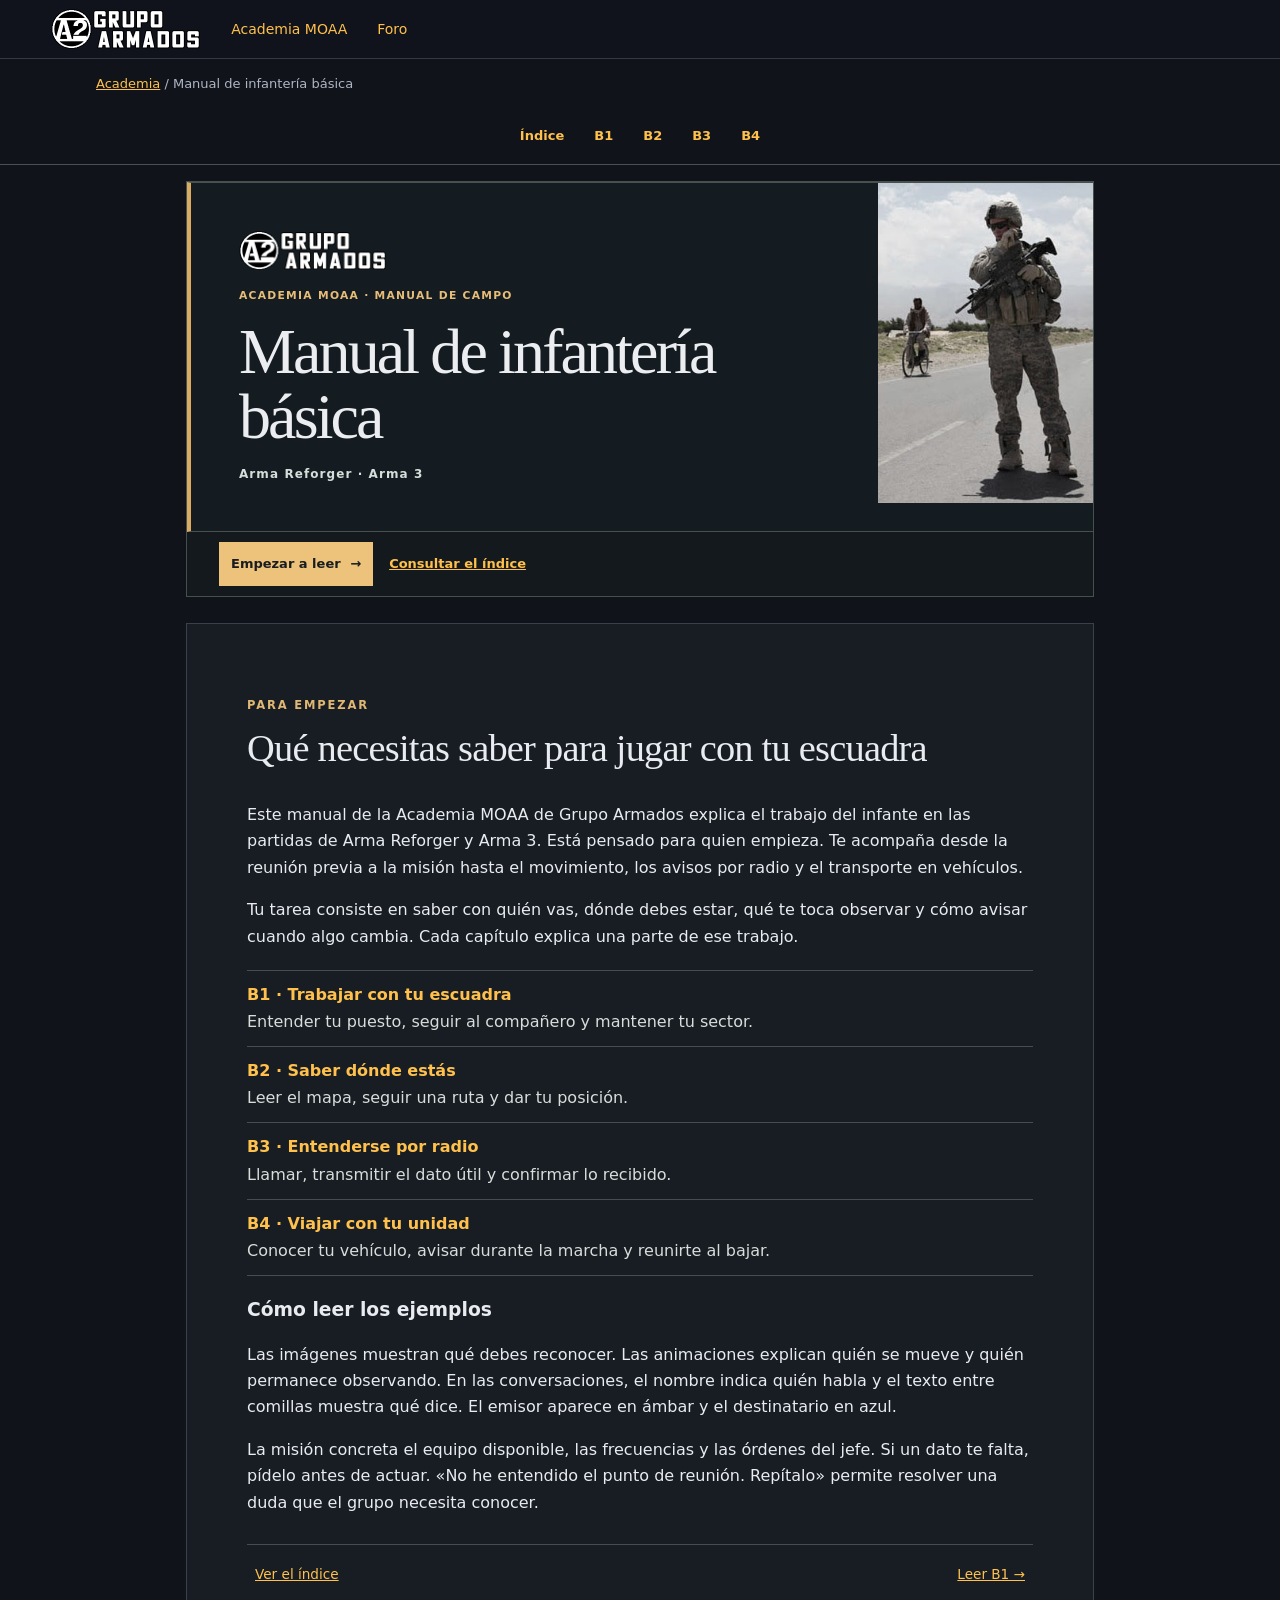
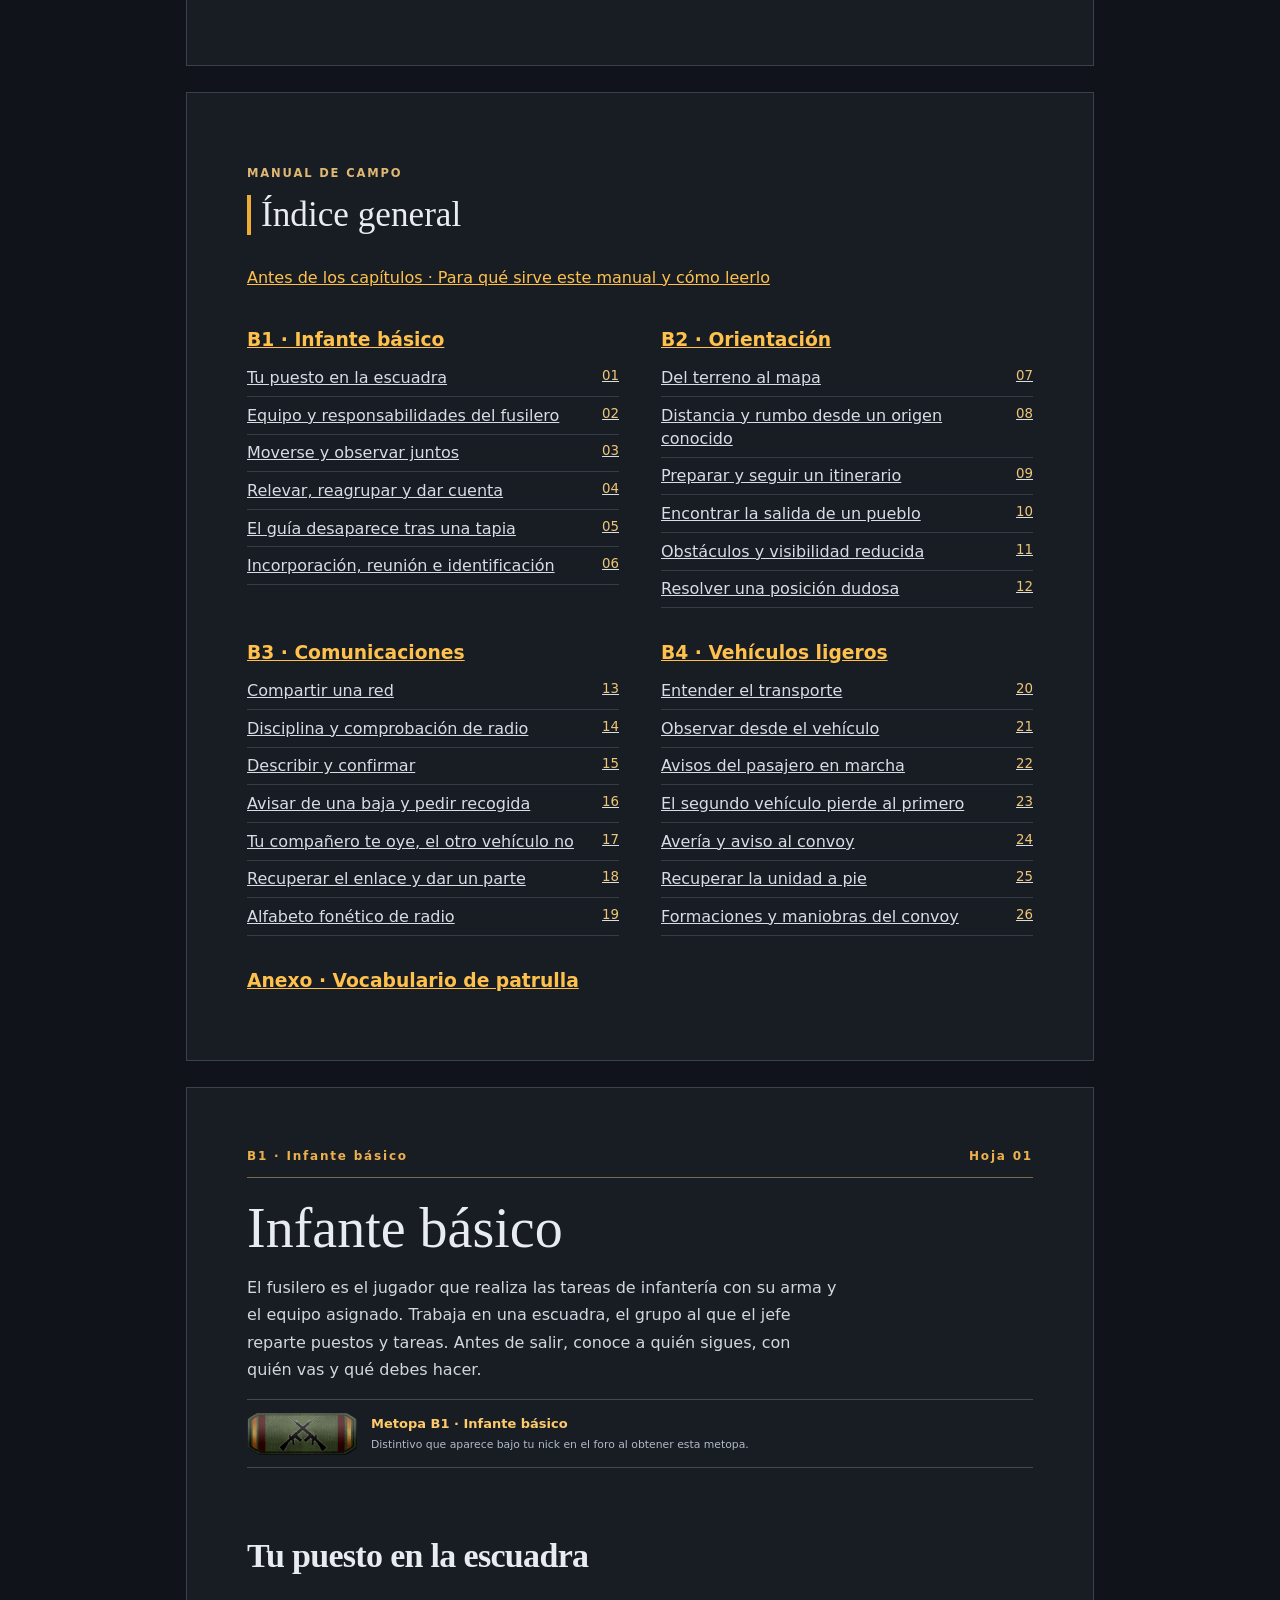
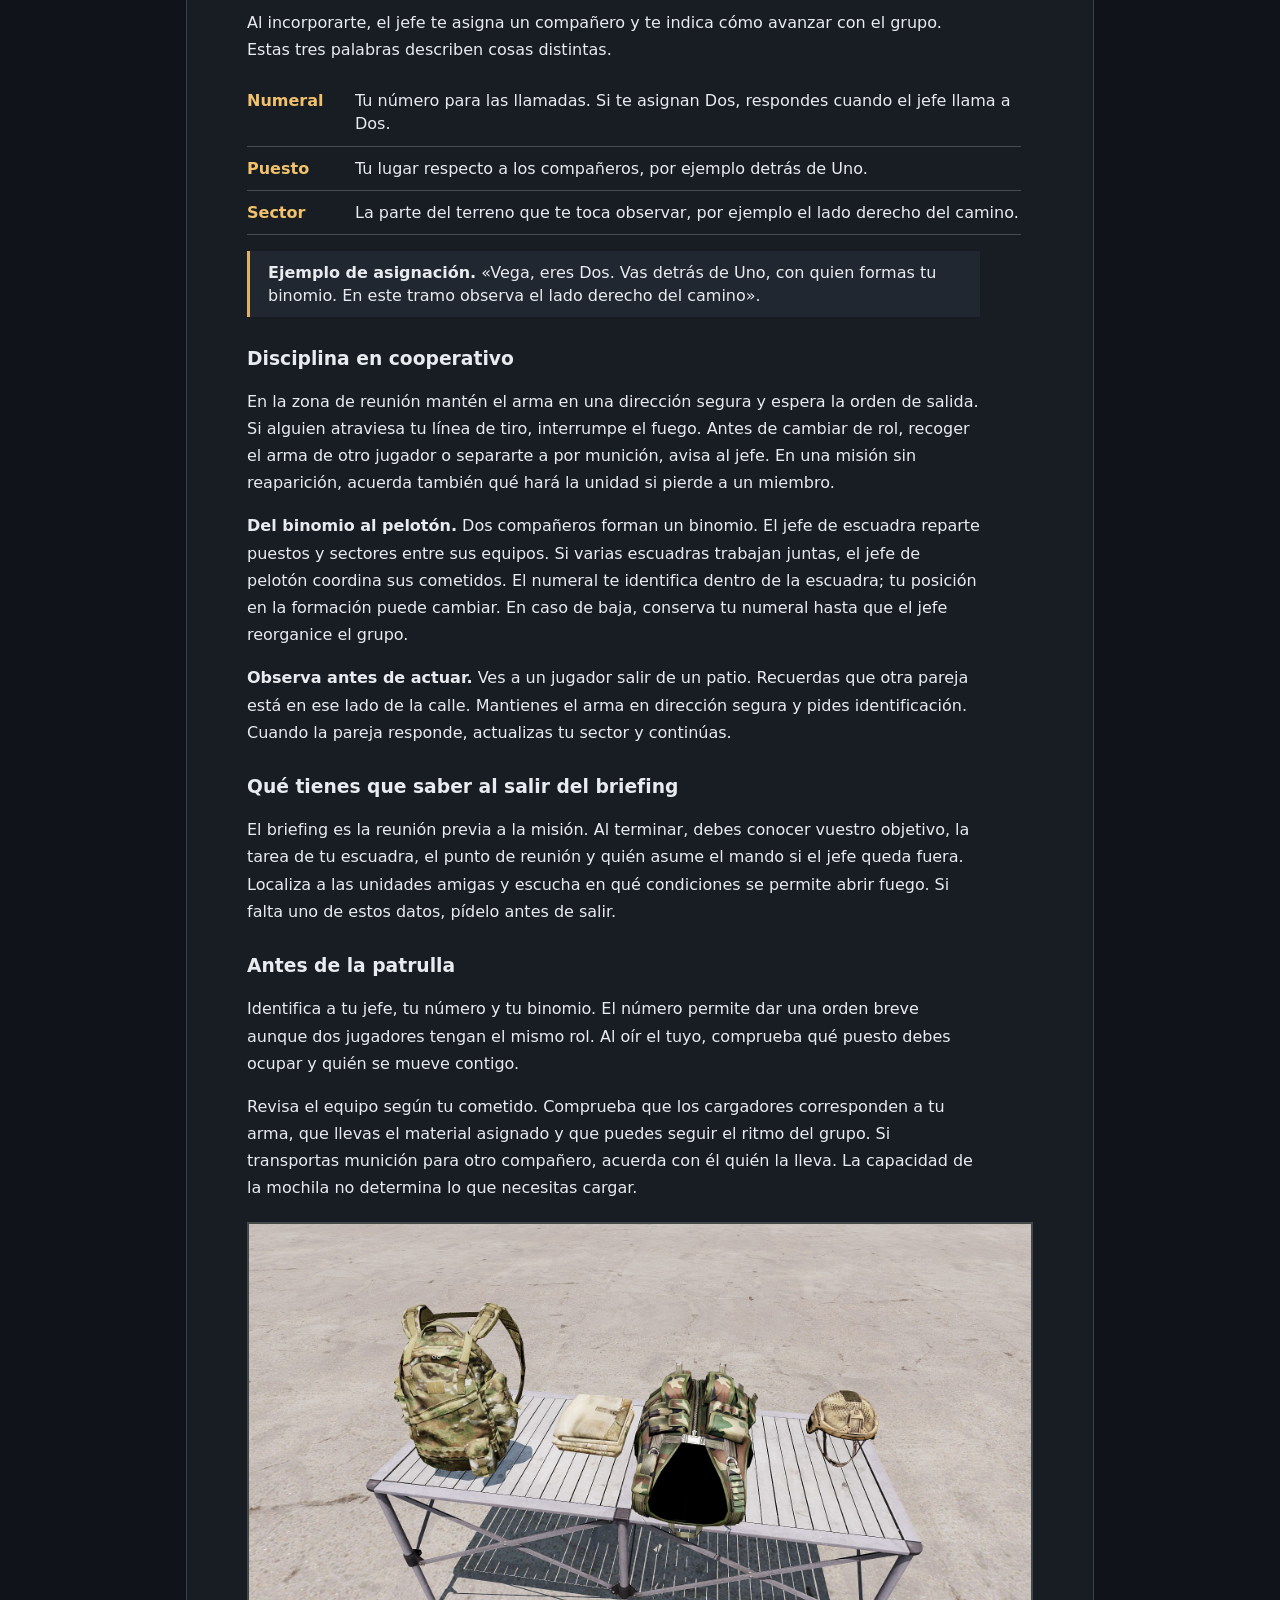
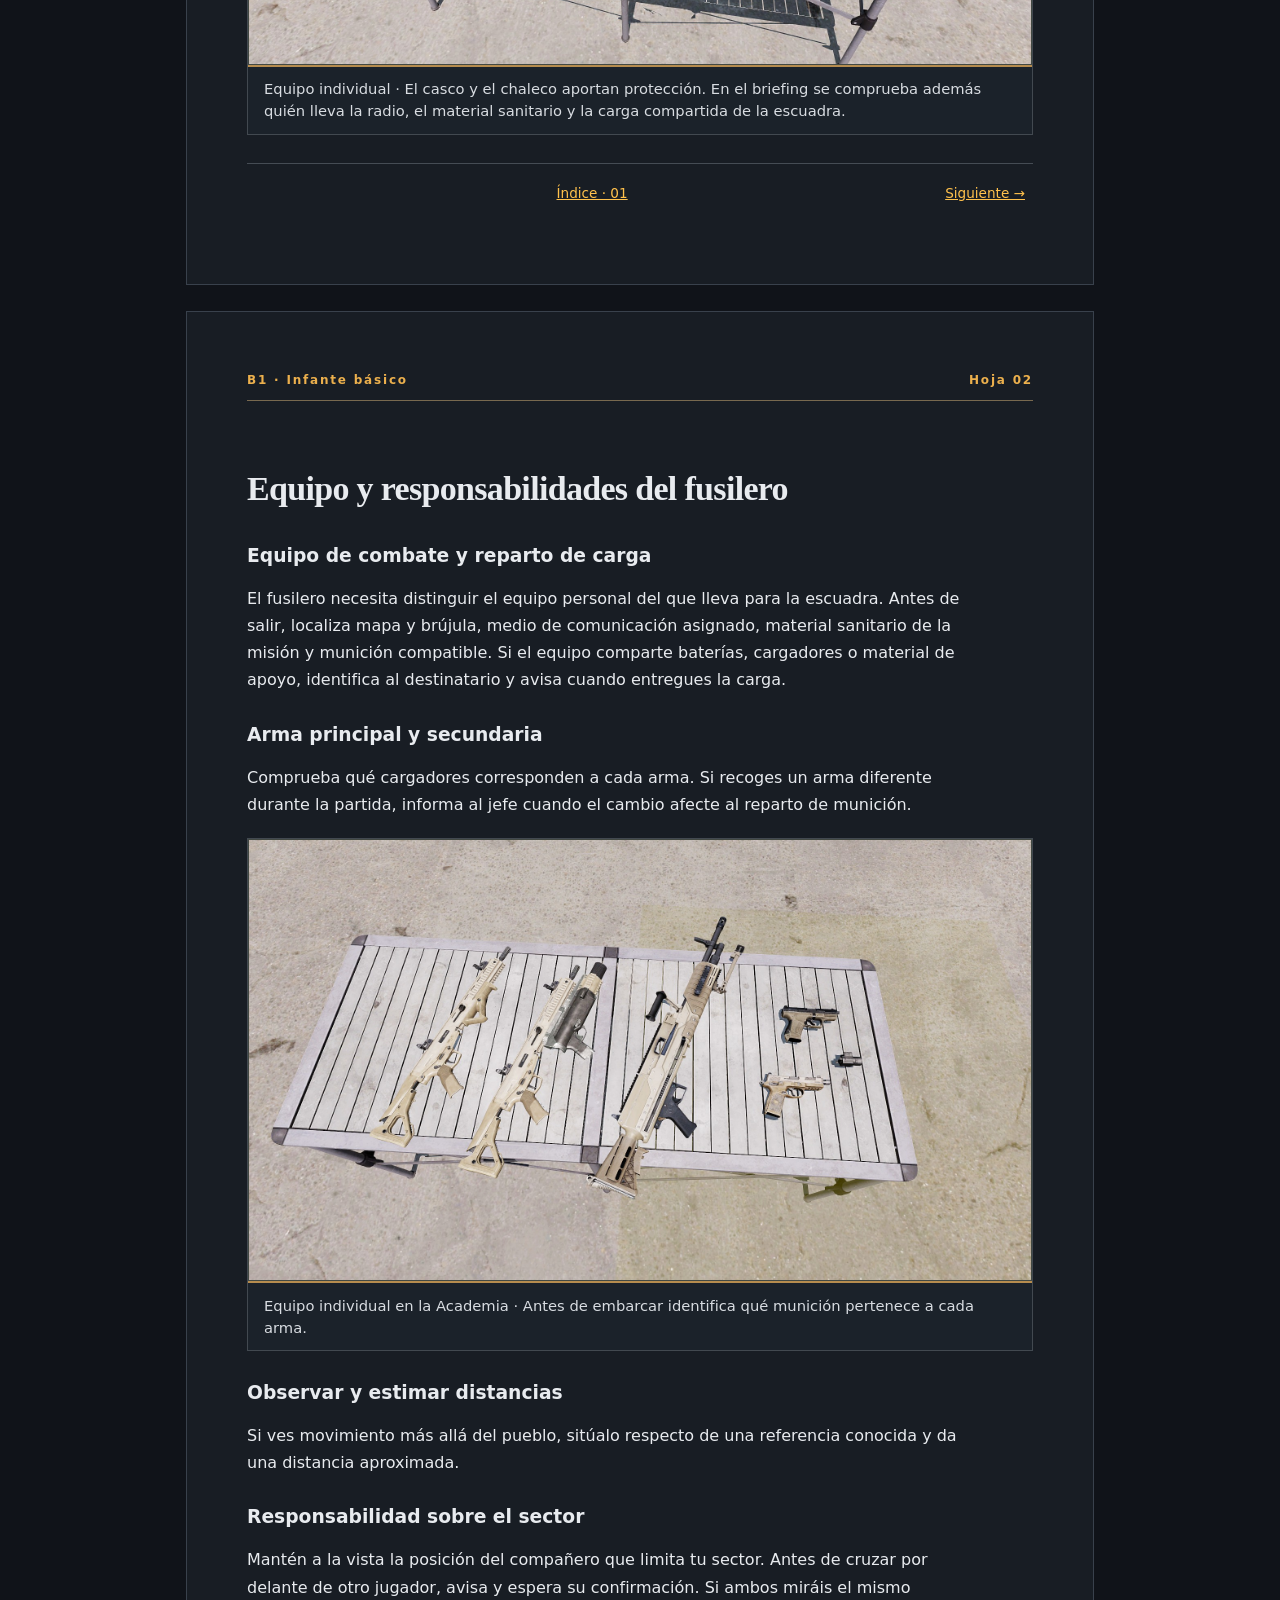
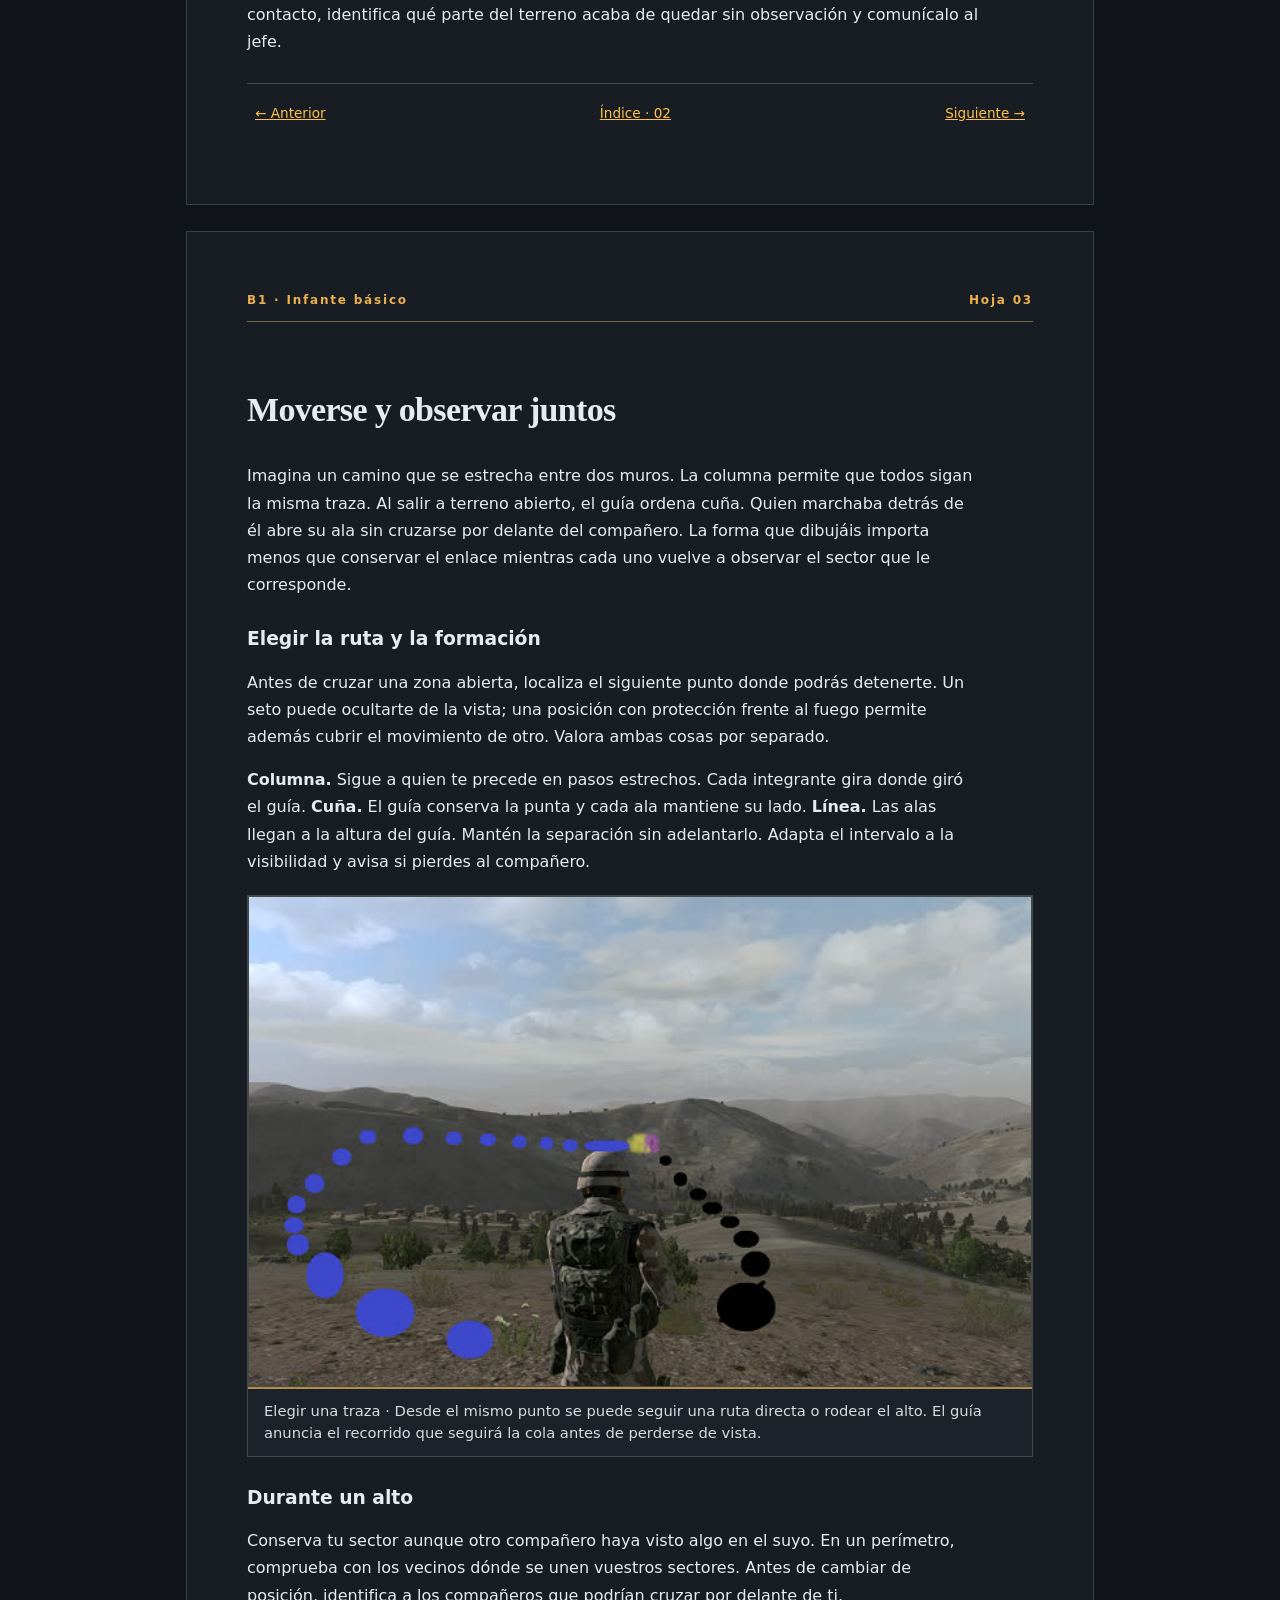
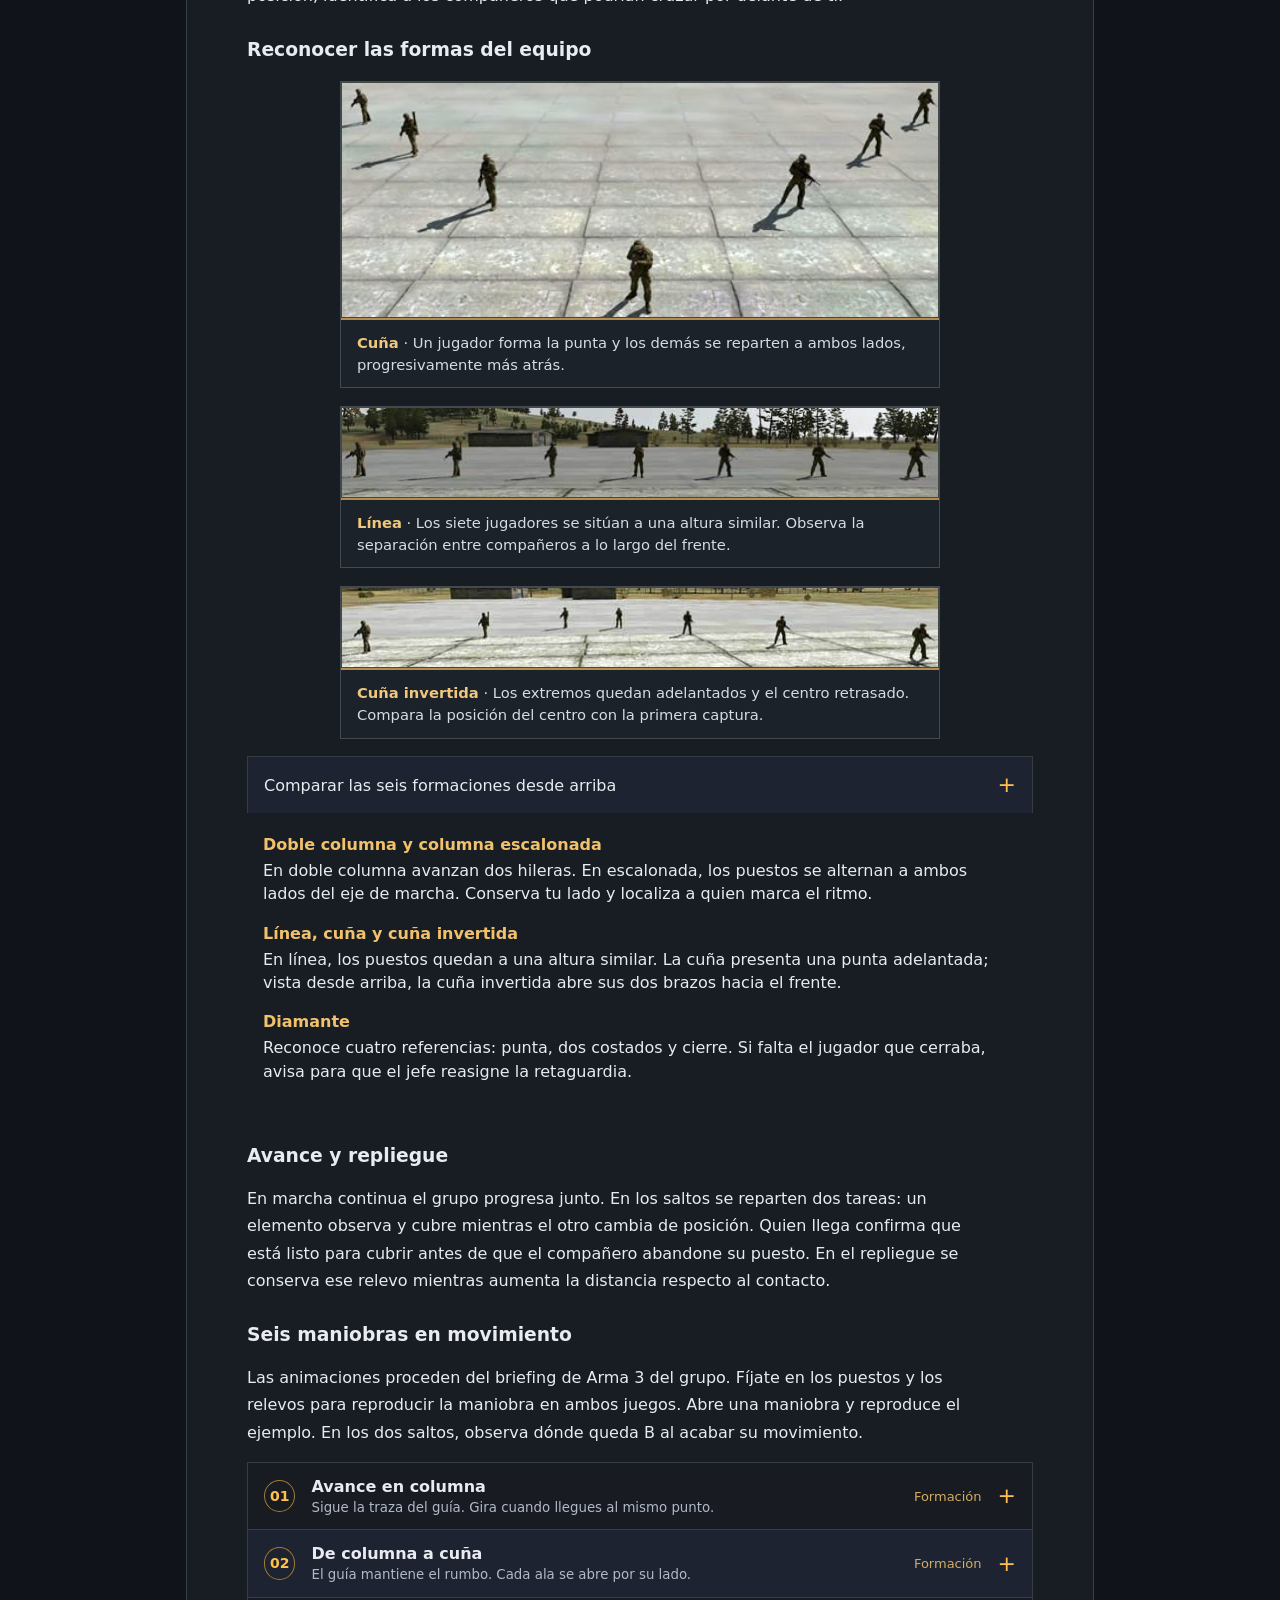
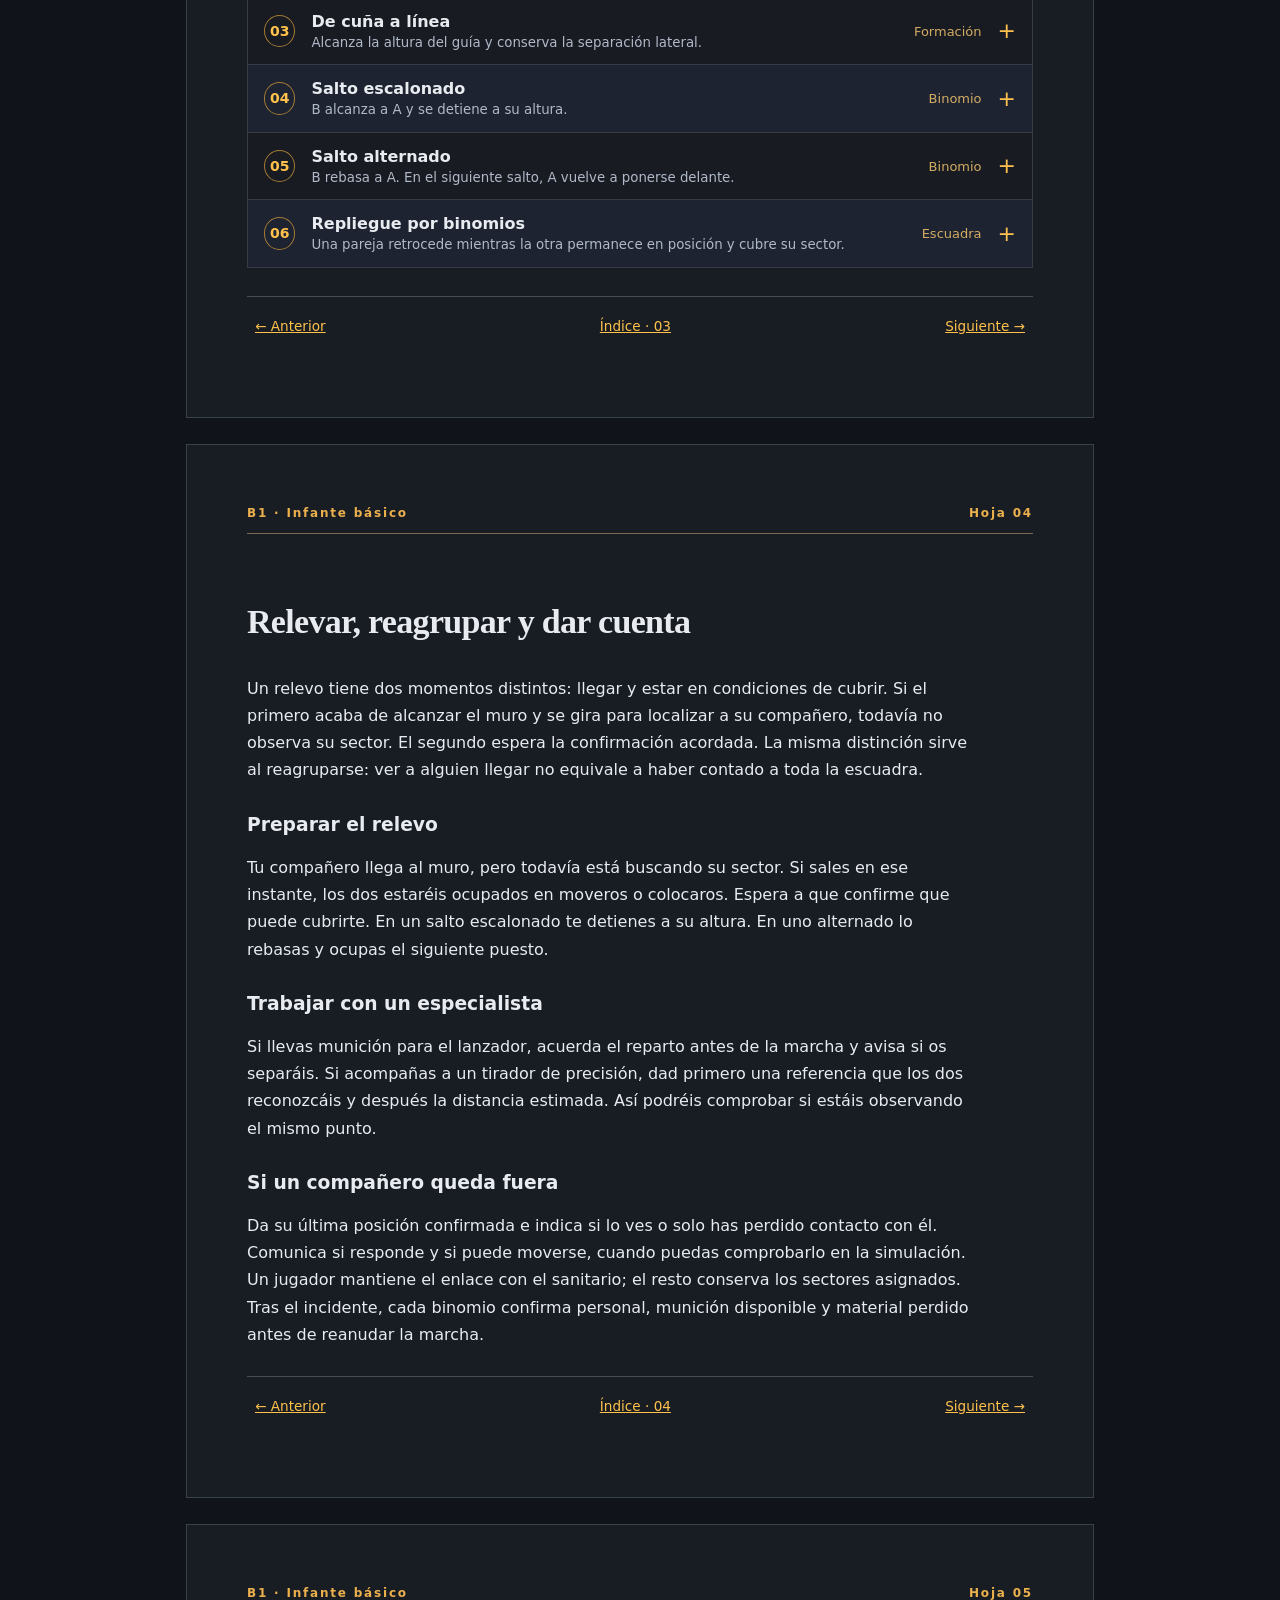
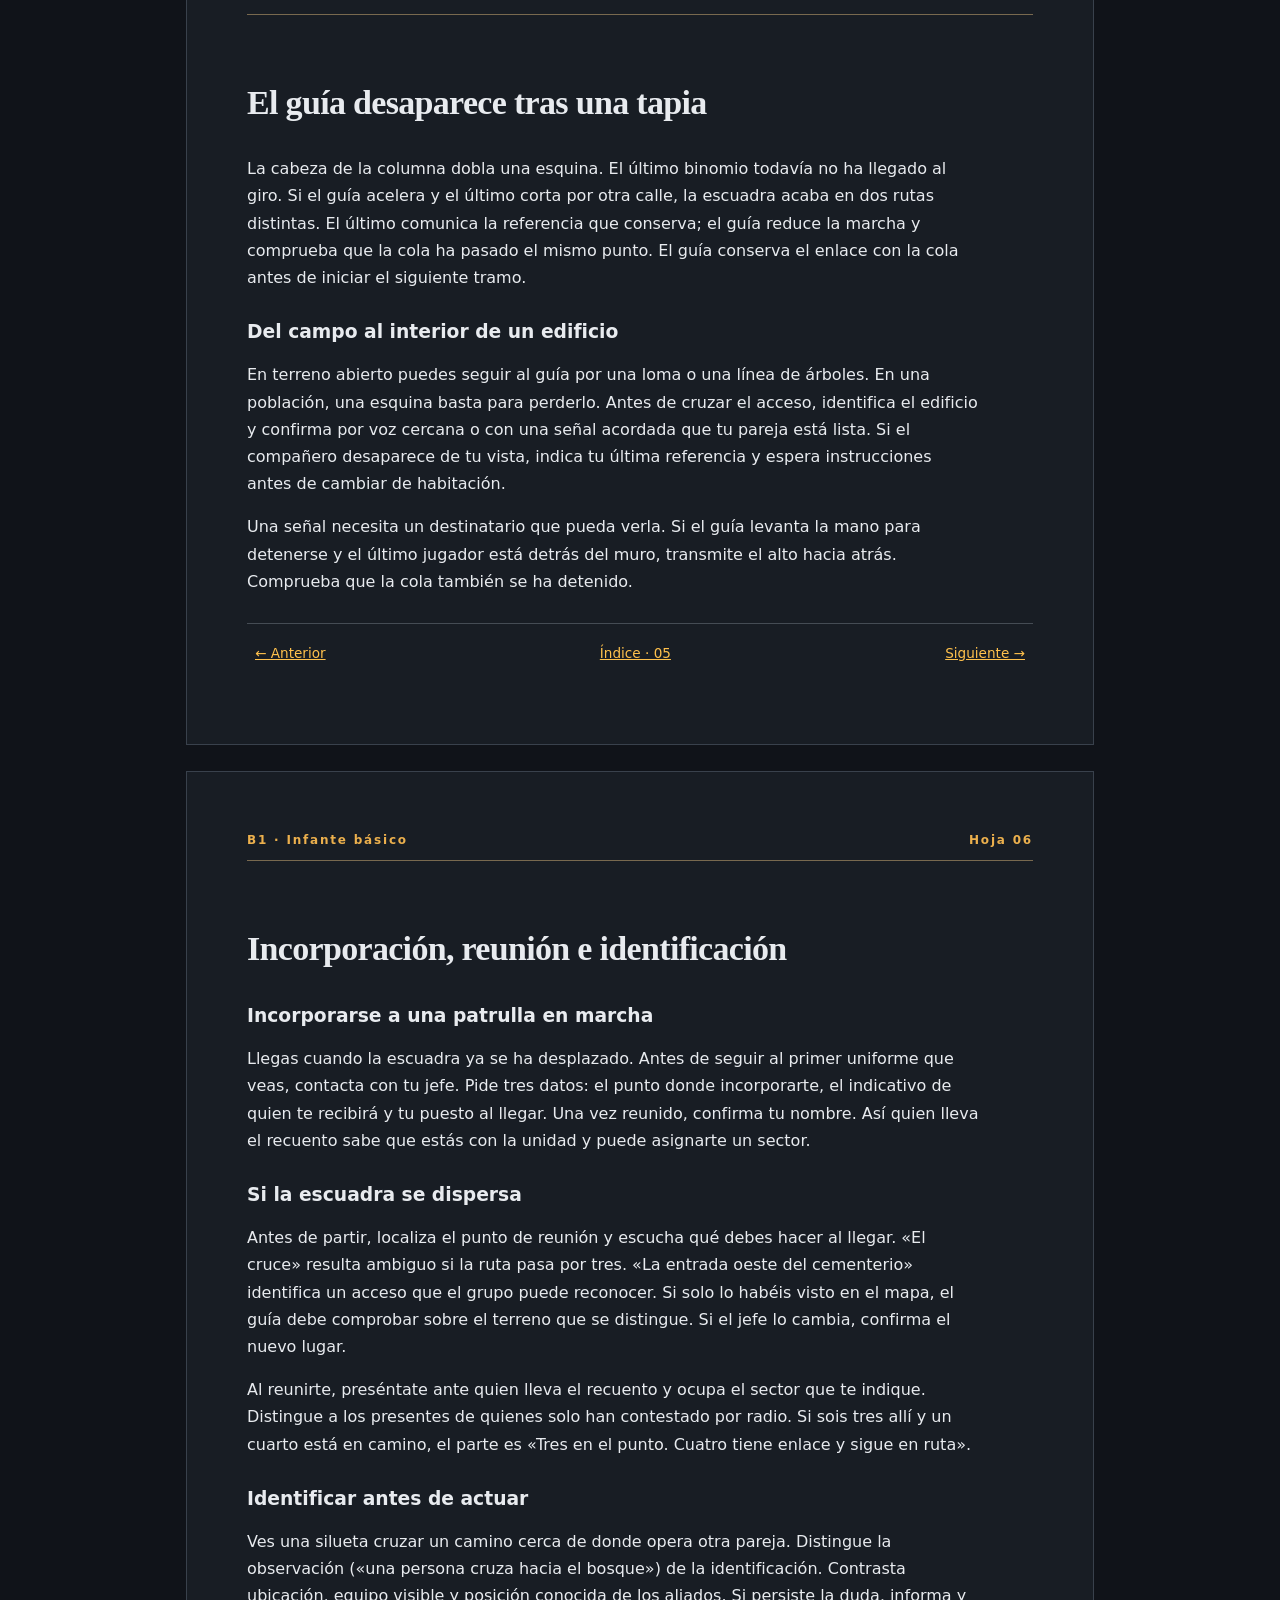
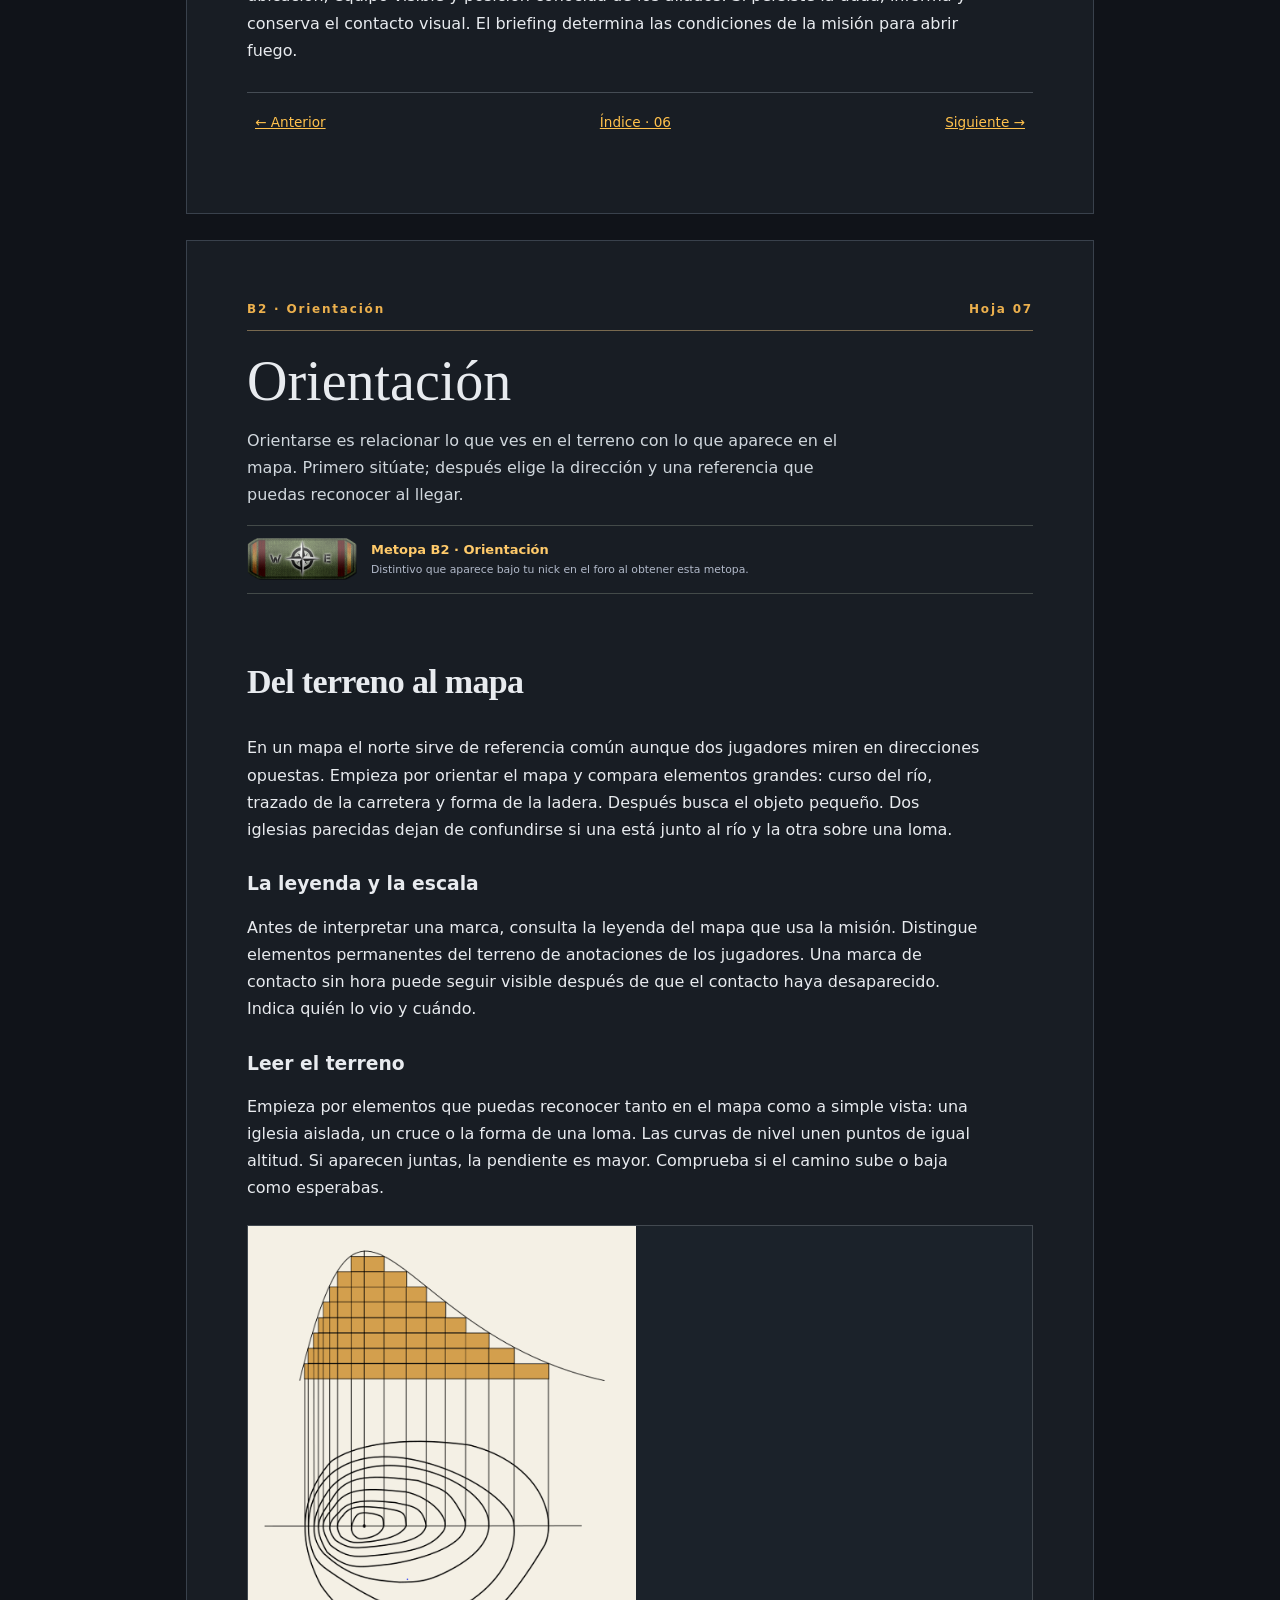
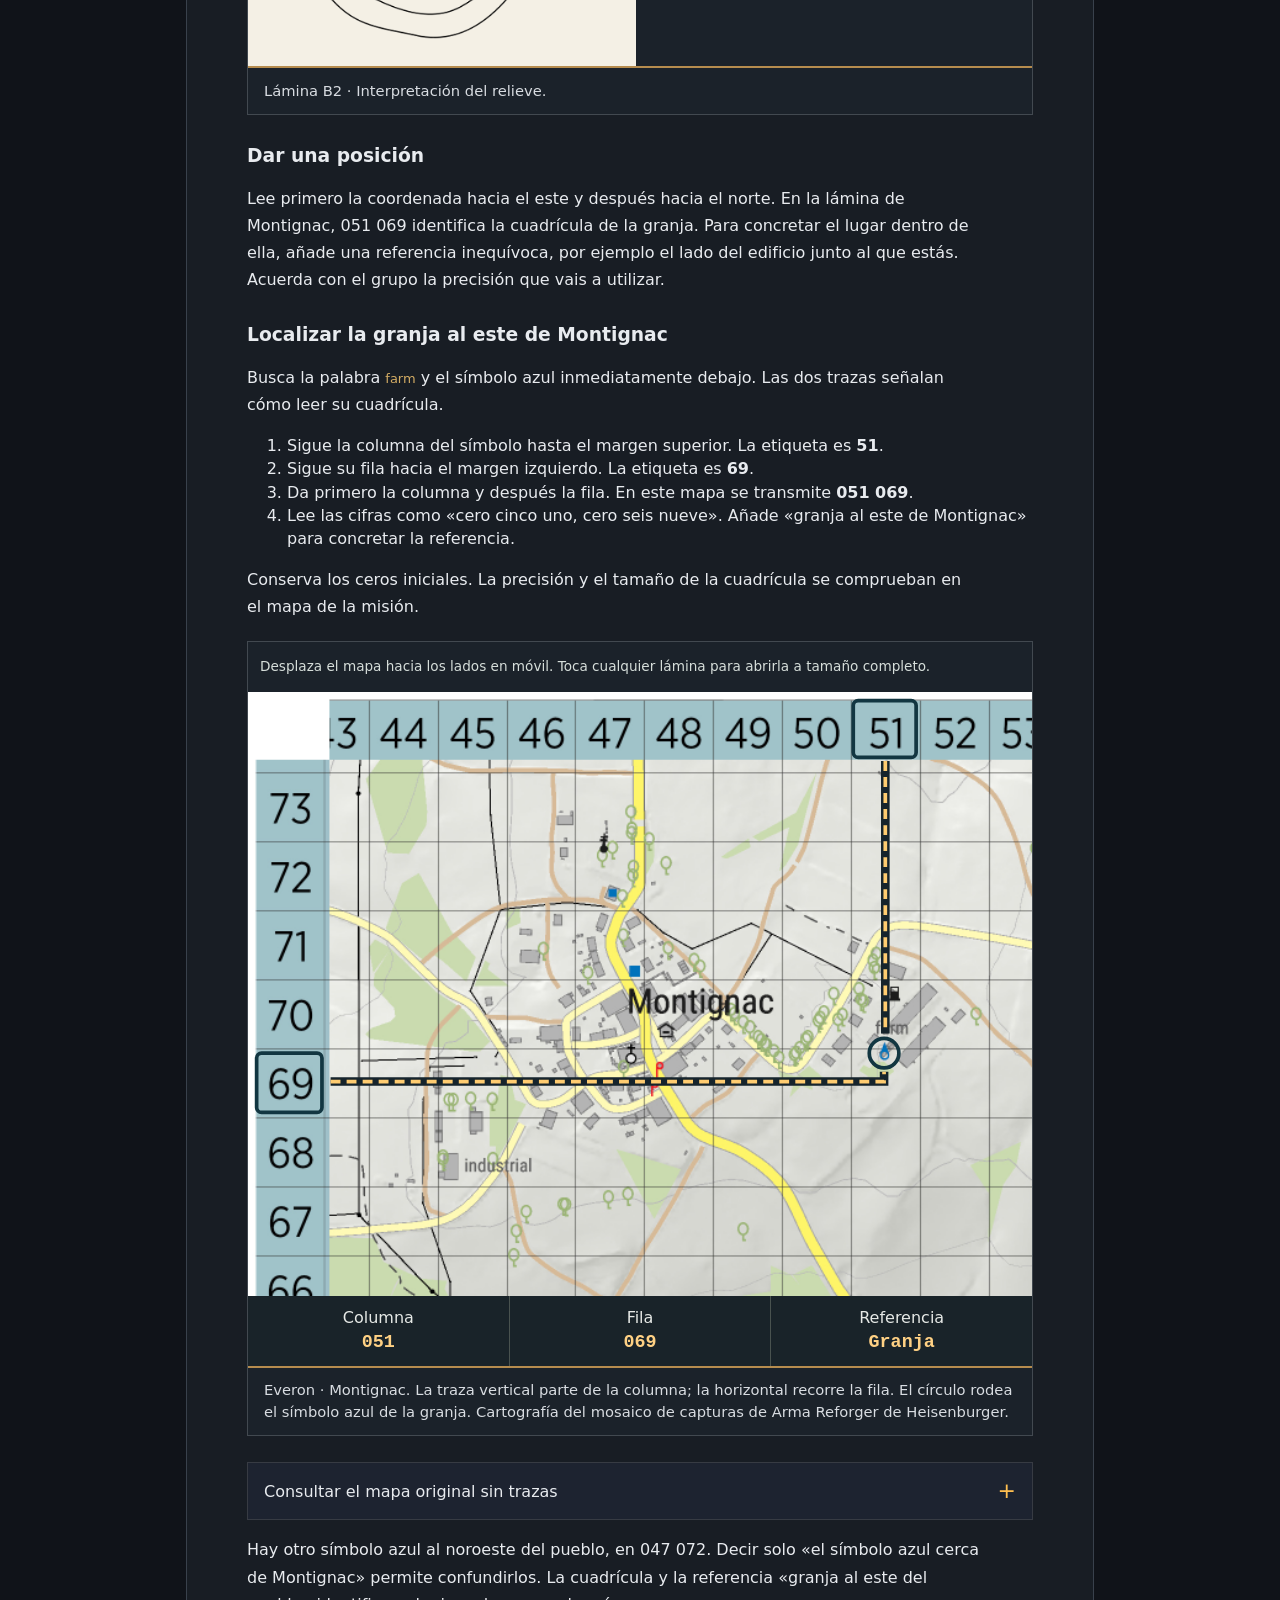
==== commit d3d2eb4a: "Explica el manual y sus conceptos desde cero" ====
--- a/index.html
+++ b/index.html
@@ -29,23 +29,40 @@
     </div>
     <img class="radio-foto" src="recursos/b3-operador.jpg" width="289" height="403" alt="Operador de la Academia en el terreno">
   </div>
-  <nav class="cubierta-accesos" aria-label="Abrir el manual"><a href="#b1-apartado-1">Empezar a leer <span aria-hidden="true">→</span></a><a href="#sumario">Consultar el índice</a></nav>
-</div>
-<nav class="sumario" id="sumario" aria-label="Índice general"><p class="series">MANUAL DE CAMPO</p><h2>Índice general</h2><div class="sumario-lista"><div><h3><a href="#b1-apartado-1">B1 · Infante básico</a></h3><ol><li><a href="#b1-apartado-1">Tu puesto en la escuadra<small>01</small></a></li><li><a href="#b1-procedimientos">Equipo y responsabilidades del fusilero<small>02</small></a></li><li><a href="#b1-apartado-2">Moverse y observar juntos<small>03</small></a></li><li><a href="#b1-apartado-3">Relevar, reagrupar y dar cuenta<small>04</small></a></li><li><a href="#b1-en-mision">El guía desaparece tras una tapia<small>05</small></a></li><li><a href="#b1-incidencias">Incorporación, reunión e identificación<small>06</small></a></li></ol></div>
+  <nav class="cubierta-accesos" aria-label="Abrir el manual"><a href="#para-empezar">Empezar a leer <span aria-hidden="true">→</span></a><a href="#sumario">Consultar el índice</a></nav>
+</div>
+<section class="hoja presentacion" id="para-empezar" aria-labelledby="titulo-presentacion">
+<p class="series">PARA EMPEZAR</p>
+<h2 id="titulo-presentacion">Qué necesitas saber para jugar con tu escuadra</h2>
+<p>Este manual de la Academia MOAA de Grupo Armados explica el trabajo del infante en las partidas de Arma Reforger y Arma 3. Está pensado para quien empieza. Te acompaña desde la reunión previa a la misión hasta el movimiento, los avisos por radio y el transporte en vehículos.</p>
+<p>Tu tarea consiste en saber con quién vas, dónde debes estar, qué te toca observar y cómo avisar cuando algo cambia. Cada capítulo explica una parte de ese trabajo.</p>
+<ol class="ruta-lectura">
+<li><a href="#b1-apartado-1"><b>B1 · Trabajar con tu escuadra</b><span>Entender tu puesto, seguir al compañero y mantener tu sector.</span></a></li>
+<li><a href="#b2-apartado-1"><b>B2 · Saber dónde estás</b><span>Leer el mapa, seguir una ruta y dar tu posición.</span></a></li>
+<li><a href="#b3-apartado-1"><b>B3 · Entenderse por radio</b><span>Llamar, transmitir el dato útil y confirmar lo recibido.</span></a></li>
+<li><a href="#b4-apartado-1"><b>B4 · Viajar con tu unidad</b><span>Conocer tu vehículo, avisar durante la marcha y reunirte al bajar.</span></a></li>
+</ol>
+<h3>Cómo leer los ejemplos</h3>
+<p>Las imágenes muestran qué debes reconocer. Las animaciones explican quién se mueve y quién permanece observando. En las conversaciones, el nombre indica quién habla y el texto entre comillas muestra qué dice. El emisor aparece en ámbar y el destinatario en azul.</p>
+<p>La misión concreta el equipo disponible, las frecuencias y las órdenes del jefe. Si un dato te falta, pídelo antes de actuar. «No he entendido el punto de reunión. Repítalo» permite resolver una duda que el grupo necesita conocer.</p>
+<nav class="page-nav" aria-label="Comenzar los capítulos"><a href="#sumario">Ver el índice</a><a href="#b1-apartado-1">Leer B1 →</a></nav>
+</section>
+<nav class="sumario" id="sumario" aria-label="Índice general"><p class="series">MANUAL DE CAMPO</p><h2>Índice general</h2><p><a href="#para-empezar">Antes de los capítulos · Para qué sirve este manual y cómo leerlo</a></p><div class="sumario-lista"><div><h3><a href="#b1-apartado-1">B1 · Infante básico</a></h3><ol><li><a href="#b1-apartado-1">Tu puesto en la escuadra<small>01</small></a></li><li><a href="#b1-procedimientos">Equipo y responsabilidades del fusilero<small>02</small></a></li><li><a href="#b1-apartado-2">Moverse y observar juntos<small>03</small></a></li><li><a href="#b1-apartado-3">Relevar, reagrupar y dar cuenta<small>04</small></a></li><li><a href="#b1-en-mision">El guía desaparece tras una tapia<small>05</small></a></li><li><a href="#b1-incidencias">Incorporación, reunión e identificación<small>06</small></a></li></ol></div>
 <div><h3><a href="#b2-apartado-1">B2 · Orientación</a></h3><ol><li><a href="#b2-apartado-1">Del terreno al mapa<small>07</small></a></li><li><a href="#b2-incidencias">Distancia y rumbo desde un origen conocido<small>08</small></a></li><li><a href="#b2-apartado-2">Preparar y seguir un itinerario<small>09</small></a></li><li><a href="#b2-en-mision">Encontrar la salida de un pueblo<small>10</small></a></li><li><a href="#b2-procedimientos">Obstáculos y visibilidad reducida<small>11</small></a></li><li><a href="#b2-apartado-3">Resolver una posición dudosa<small>12</small></a></li></ol></div>
 <div><h3><a href="#b3-apartado-1">B3 · Comunicaciones</a></h3><ol><li><a href="#b3-apartado-1">Compartir una red<small>13</small></a></li><li><a href="#b3-procedimientos">Disciplina y comprobación de radio<small>14</small></a></li><li><a href="#b3-apartado-2">Describir y confirmar<small>15</small></a></li><li><a href="#b3-incidencias">Avisar de una baja y pedir recogida<small>16</small></a></li><li><a href="#b3-en-mision">Tu compañero te oye, el otro vehículo no<small>17</small></a></li><li><a href="#b3-apartado-3">Recuperar el enlace y dar un parte<small>18</small></a></li><li><a href="#b3-alfabeto">Alfabeto fonético de radio<small>19</small></a></li></ol></div>
 <div><h3><a href="#b4-apartado-1">B4 · Vehículos ligeros</a></h3><ol><li><a href="#b4-apartado-1">Entender el transporte<small>20</small></a></li><li><a href="#b4-apartado-2">Observar desde el vehículo<small>21</small></a></li><li><a href="#b4-procedimientos">Avisos del pasajero en marcha<small>22</small></a></li><li><a href="#b4-en-mision">El segundo vehículo pierde al primero<small>23</small></a></li><li><a href="#b4-incidencias">Avería y aviso al convoy<small>24</small></a></li><li><a href="#b4-apartado-3">Recuperar la unidad a pie<small>25</small></a></li><li><a href="#b4-formaciones">Formaciones y maniobras del convoy<small>26</small></a></li></ol></div>
 <div><h3><a href="#glosario">Anexo · Vocabulario de patrulla</a></h3></div></div></nav>
 <article class="hoja book-text" id="b1-apartado-1"><div class="folio libro-folio"><span>B1 · Infante básico</span><span>Hoja 01</span></div>
-<div class="apertura"><strong>Infante básico</strong><p>En una partida cooperativa, el fusilero se integra en una escuadra. Antes de salir, necesita saber a quién sigue, con quién trabaja y qué tarea le corresponde.</p><figure class="metopa"><img src="recursos/metopa-b1.png" alt=""><figcaption><b>Metopa B1 · Infante básico</b><small>Distintivo que aparece bajo tu nick en el foro al obtener esta metopa.</small></figcaption></figure></div>
+<div class="apertura"><strong>Infante básico</strong><p>El fusilero es el jugador que realiza las tareas de infantería con su arma y el equipo asignado. Trabaja en una escuadra, el grupo al que el jefe reparte puestos y tareas. Antes de salir, conoce a quién sigues, con quién vas y qué debes hacer.</p><figure class="metopa"><img src="recursos/metopa-b1.png" alt=""><figcaption><b>Metopa B1 · Infante básico</b><small>Distintivo que aparece bajo tu nick en el foro al obtener esta metopa.</small></figcaption></figure></div>
 <h2 id="b1-ref-b1-1">Tu puesto en la escuadra</h2>
-<p class='opening'>Al incorporarte, el jefe te asigna un numeral, un compañero y un puesto en la formación. El numeral sirve para llamarte por radio. El puesto indica dónde vas respecto a los demás; el sector, qué parte del terreno te toca observar.</p>
-<blockquote><strong>Ejemplo de asignación.</strong> «Vega, eres Dos. Vas detrás de Uno, que es tu binomio. En este tramo observa el lado derecho del camino».</blockquote>
+<p class='opening'>Al incorporarte, el jefe te asigna un compañero y te indica cómo avanzar con el grupo. Estas tres palabras describen cosas distintas.</p>
+<dl class="claves-puesto"><div><dt>Numeral</dt><dd>Tu número para las llamadas. Si te asignan Dos, respondes cuando el jefe llama a Dos.</dd></div><div><dt>Puesto</dt><dd>Tu lugar respecto a los compañeros, por ejemplo detrás de Uno.</dd></div><div><dt>Sector</dt><dd>La parte del terreno que te toca observar, por ejemplo el lado derecho del camino.</dd></div></dl>
+<blockquote><strong>Ejemplo de asignación.</strong> «Vega, eres Dos. Vas detrás de Uno, con quien formas tu binomio. En este tramo observa el lado derecho del camino».</blockquote>
 <h3 id="b1-disciplina">Disciplina en cooperativo</h3><p>En la zona de reunión mantén el arma en una dirección segura y espera la orden de salida. Si alguien atraviesa tu línea de tiro, interrumpe el fuego. Antes de cambiar de rol, recoger el arma de otro jugador o separarte a por munición, avisa al jefe. En una misión sin reaparición, acuerda también qué hará la unidad si pierde a un miembro.</p>
 <p><strong>Del binomio al pelotón.</strong> Dos compañeros forman un binomio. El jefe de escuadra reparte puestos y sectores entre sus equipos. Si varias escuadras trabajan juntas, el jefe de pelotón coordina sus cometidos. El numeral te identifica dentro de la escuadra; tu posición en la formación puede cambiar. En caso de baja, conserva tu numeral hasta que el jefe reorganice el grupo.</p>
-<p><strong>Observa → orienta → decide → actúa (OODA).</strong> Ves a un jugador salir de un patio. Recuerdas que otra pareja está en ese lado de la calle. Mantienes el arma en dirección segura y pides identificación. Cuando la pareja responde, actualizas tu sector y continúas.</p>
+<p><strong>Observa antes de actuar.</strong> Ves a un jugador salir de un patio. Recuerdas que otra pareja está en ese lado de la calle. Mantienes el arma en dirección segura y pides identificación. Cuando la pareja responde, actualizas tu sector y continúas.</p>
 <h3>Qué tienes que saber al salir del briefing</h3>
-<p>Explica a tu binomio con tus palabras qué debe conseguir la patrulla, cuál es vuestra tarea y quién asume el mando si el jefe queda fuera. Señala dónde están las unidades amigas y qué condiciones ha dado el mando para abrir fuego. Si una silueta no se identifica, describe lo que ves y pide confirmación.</p>
+<p>El briefing es la reunión previa a la misión. Al terminar, debes conocer vuestro objetivo, la tarea de tu escuadra, el punto de reunión y quién asume el mando si el jefe queda fuera. Localiza a las unidades amigas y escucha en qué condiciones se permite abrir fuego. Si falta uno de estos datos, pídelo antes de salir.</p>
 
 <h3>Antes de la patrulla</h3>
 <p>Identifica a tu jefe, tu número y tu binomio. El número permite dar una orden breve aunque dos jugadores tengan el mismo rol. Al oír el tuyo, comprueba qué puesto debes ocupar y quién se mueve contigo.</p>
@@ -205,7 +222,7 @@
 <p>Ves una silueta cruzar un camino cerca de donde opera otra pareja. Distingue la observación («una persona cruza hacia el bosque») de la identificación. Contrasta ubicación, equipo visible y posición conocida de los aliados. Si persiste la duda, informa y conserva el contacto visual. El briefing determina las condiciones de la misión para abrir fuego.</p>
 <nav class="page-nav" aria-label="Navegación de la hoja 6"><a href="#b1-en-mision">← Anterior</a><a href="#sumario">Índice · 06</a><a href="#b2-apartado-1">Siguiente →</a></nav></article>
 <article class="hoja book-text" id="b2-apartado-1"><div class="folio libro-folio"><span>B2 · Orientación</span><span>Hoja 07</span></div>
-<div class="apertura"><strong>Orientación</strong><p>Para seguir una ruta necesitas un punto de partida, un rumbo y una referencia que puedas reconocer al llegar.</p><figure class="metopa"><img src="recursos/metopa-b2.png" alt=""><figcaption><b>Metopa B2 · Orientación</b><small>Distintivo que aparece bajo tu nick en el foro al obtener esta metopa.</small></figcaption></figure></div>
+<div class="apertura"><strong>Orientación</strong><p>Orientarse es relacionar lo que ves en el terreno con lo que aparece en el mapa. Primero sitúate; después elige la dirección y una referencia que puedas reconocer al llegar.</p><figure class="metopa"><img src="recursos/metopa-b2.png" alt=""><figcaption><b>Metopa B2 · Orientación</b><small>Distintivo que aparece bajo tu nick en el foro al obtener esta metopa.</small></figcaption></figure></div>
 <h2 id="b2-ref-b2-1">Del terreno al mapa</h2>
 <p class='opening'>En un mapa el norte sirve de referencia común aunque dos jugadores miren en direcciones opuestas. Empieza por orientar el mapa y compara elementos grandes: curso del río, trazado de la carretera y forma de la ladera. Después busca el objeto pequeño. Dos iglesias parecidas dejan de confundirse si una está junto al río y la otra sobre una loma.</p>
 <h3>La leyenda y la escala</h3><p>Antes de interpretar una marca, consulta la leyenda del mapa que usa la misión. Distingue elementos permanentes del terreno de anotaciones de los jugadores. Una marca de contacto sin hora puede seguir visible después de que el contacto haya desaparecido. Indica quién lo vio y cuándo.</p>
@@ -219,7 +236,7 @@
 <h3>Dar una posición</h3>
 <p>Lee primero la coordenada hacia el este y después hacia el norte. En la lámina de Montignac, 051 069 identifica la cuadrícula de la granja. Para concretar el lugar dentro de ella, añade una referencia inequívoca, por ejemplo el lado del edificio junto al que estás. Acuerda con el grupo la precisión que vais a utilizar.</p>
 
-<h3>Localizar la granja al este de Montignac</h3><p>Busca la palabra <em>farm</em> y el símbolo azul inmediatamente debajo. Sigue su columna hasta el margen superior: 51. Sigue su fila hacia la izquierda: 69. En la cuadrícula de cien metros se transmite <strong>051 069</strong>. Conserva los ceros iniciales y lee cada cifra por separado.</p>
+<h3>Localizar la granja al este de Montignac</h3><p>Busca la palabra <em>farm</em> y el símbolo azul inmediatamente debajo. Las dos trazas señalan cómo leer su cuadrícula.</p><ol><li>Sigue la columna del símbolo hasta el margen superior. La etiqueta es <strong>51</strong>.</li><li>Sigue su fila hacia el margen izquierdo. La etiqueta es <strong>69</strong>.</li><li>Da primero la columna y después la fila. En este mapa se transmite <strong>051 069</strong>.</li><li>Lee las cifras como «cero cinco uno, cero seis nueve». Añade «granja al este de Montignac» para concretar la referencia.</li></ol><p>Conserva los ceros iniciales. La precisión y el tamaño de la cuadrícula se comprueban en el mapa de la misión.</p>
 <figure class="atlas-plate"><p class="mapa-ayuda">Desplaza el mapa hacia los lados en móvil. Toca cualquier lámina para abrirla a tamaño completo.</p><div class="mapa-detalle" tabindex="0" role="region" aria-label="Mapa anotado de Montignac. Desplazamiento horizontal."><div class="mapa-guiado"><a class="image-link" href="recursos/everon-montignac.png" target="_blank" rel="noopener" aria-label="Ampliar imagen. Granja de Montignac, al este del pueblo, en la columna 51 y la fila 69."><img src="recursos/everon-montignac.png" width="636" height="490" alt="Granja de Montignac, al este del pueblo, en la columna 51 y la fila 69."></a><svg viewBox="0 0 636 490" aria-hidden="true"><g fill="none" stroke="#16242c" stroke-width="7"><path d="M517 56V277 M67 316H516V308"/></g><g fill="none" stroke="#ffcc70" stroke-width="3" stroke-dasharray="8 5"><path d="M517 56V277 M67 316H516V308"/></g><g fill="none" stroke="#123641" stroke-width="3"><rect x="491" y="7" width="51" height="46" rx="4"/><rect x="7" y="293" width="53" height="48" rx="4"/><circle cx="516" cy="293" r="12"/></g></svg></div></div>
 <div class="lectura-grid"><span>Columna <b>051</b></span><span>Fila <b>069</b></span><span>Referencia <b>Granja</b></span></div><figcaption>Everon · Montignac. La traza vertical parte de la columna; la horizontal recorre la fila. El círculo rodea el símbolo azul de la granja. Cartografía del mosaico de capturas de Arma Reforger de Heisenburger.</figcaption></figure>
 <details><summary><span>Consultar el mapa original sin trazas</span></summary><div class="grid-sheet" tabindex="0" aria-label="Mapa de Montignac. En pantallas pequeñas, desplaza el mapa horizontalmente."><a class="image-link" href="recursos/everon-montignac.png" target="_blank" rel="noopener" aria-label="Ampliar imagen. Montignac en Everon: cuadrícula original, carretera principal y granja al este"><img loading="lazy" src="recursos/everon-montignac.png" alt="Montignac en Everon: cuadrícula original, carretera principal y granja al este"></a></div></details><p>Hay otro símbolo azul al noroeste del pueblo, en 047 072. Decir solo «el símbolo azul cerca de Montignac» permite confundirlos. La cuadrícula y la referencia «granja al este del pueblo» identifican el mismo lugar por dos vías.</p><h3>Ejemplo resuelto · Comparar dos laderas</h3>
@@ -272,17 +289,17 @@
 <article class="hoja book-text" id="b3-apartado-1"><div class="folio libro-folio"><span>B3 · Comunicaciones</span><span>Hoja 13</span></div>
 <div class="apertura"><strong>Comunicaciones</strong><p>Una transmisión sirve cuando el destinatario sabe quién le llama, qué ha ocurrido y qué debe hacer con la información.</p><figure class="metopa"><img src="recursos/metopa-b3.png" alt=""><figcaption><b>Metopa B3 · Comunicaciones</b><small>Distintivo que aparece bajo tu nick en el foro al obtener esta metopa.</small></figcaption></figure></div>
 <h2 id="b3-ref-b3-1">Compartir una red</h2>
-<p class='opening'>Una red es una conversación compartida: mientras transmites, otra pareja puede estar esperando para dar un aviso. Antes de hablar decide a quién necesitas, qué hecho debe conocer y qué respuesta esperas. Si basta con que tu compañero se aparte para dejar paso, usa la voz cercana. Si el jefe debe cambiar el punto de reunión, usa la red acordada.</p>
+<p class='opening'>Una red de radio es el medio por el que habla y escucha un grupo de jugadores. Mientras transmites, otra pareja puede estar esperando para dar un aviso. Antes de hablar decide a quién necesitas, qué hecho debe conocer y qué respuesta esperas. Si basta con que tu compañero se aparte para dejar paso, usa la voz cercana. Si el jefe debe cambiar el punto de reunión, usa la red acordada.</p>
 <figure class="radio-intro"><img src="recursos/b3-operador.jpg" alt="Operador transmitiendo desde el terreno, fotografía del B3 de Grupo Armados"><figcaption><b>Antes de transmitir</b><ol><li>Escucha si la red está libre.</li><li>Identifica a quién debe llegar el aviso.</li><li>Prepara el dato que ese destinatario necesita.</li></ol></figcaption></figure>
 <h3>Entrar en la red</h3>
 <p>Antes de salir, conoce tu indicativo, el de tu jefe y la red que comparte tu escuadra. Haz una prueba de radio con el destinatario. Usa la voz directa cuando el compañero esté a tu lado y reserva la red para quienes necesiten oír el mensaje.</p>
-<h3 id="b3-check-in" tabindex="-1">Check-in por numerales</h3><p>En Grupo Armados, el líder pide el check-in por la red acordada. Cada miembro escucha a quien le precede y responde únicamente con su número. El orden es el de los numerales asignados en el briefing.</p><figure class="transmision"><figcaption>Red de escuadra · Cuatro puestos asignados</figcaption><ol><li class="origen"><div><b>Líder</b><small>Abre el check-in</small></div><p>«Bravo, check-in.»</p></li>
-<li class="destino"><div><b>Uno</b><small>Puesto 1</small></div><p>«Uno.»</p></li>
-<li class="destino"><div><b>Dos</b><small>Puesto 2</small></div><p>«Dos.»</p></li>
-<li class="destino"><div><b>Tres</b><small>Puesto 3</small></div><p>«Tres.»</p></li>
-<li class="destino"><div><b>Cuatro</b><small>Puesto 4</small></div><p>«Cuatro.»</p></li></ol></figure><p>El líder contrasta las respuestas con la lista de puestos. Si queda un numeral pendiente, lo llama de forma individual. El check-in confirma quién responde por esa red; el recuento en el punto de reunión confirma quién está allí.</p>
-<h3 id="b3-ref-b3-2">Abrir una comunicación entre unidades</h3><p>Si Alfa necesita pasar un mensaje ordinario a Bravo, primero llama a Bravo y se identifica. Espera el «adelante» antes de dar el mensaje. Si Bravo pide que esperes, deja la red libre hasta que te dé paso.</p><figure class="transmision"><figcaption>Red entre unidades · Cambio de punto de reunión</figcaption><ol>
-<li class="origen"><div><b>Alfa</b><small>Llama</small></div><p>«Bravo, de Alfa. Cambio.»</p></li>
+<h3 id="b3-check-in" tabindex="-1">Check-in por numerales</h3><p>En Grupo Armados, el líder pide el check-in por la red acordada. Cada miembro escucha a quien le precede y responde únicamente con su número. El orden es el de los numerales asignados en el briefing.</p><figure class="transmision"><figcaption>Red de escuadra · Cuatro numerales asignados</figcaption><ol><li class="origen"><div><b>Líder</b><small>Abre el check-in</small></div><p>«Bravo, check-in.»</p></li>
+<li class="destino"><div><b>Uno</b><small>Numeral 1</small></div><p>«Uno.»</p></li>
+<li class="destino"><div><b>Dos</b><small>Numeral 2</small></div><p>«Dos.»</p></li>
+<li class="destino"><div><b>Tres</b><small>Numeral 3</small></div><p>«Tres.»</p></li>
+<li class="destino"><div><b>Cuatro</b><small>Numeral 4</small></div><p>«Cuatro.»</p></li></ol></figure><p>El líder contrasta las respuestas con la lista de puestos. Si queda un numeral pendiente, lo llama de forma individual. El check-in confirma quién responde por esa red; el recuento en el punto de reunión confirma quién está allí.</p>
+<h3 id="b3-ref-b3-2">Abrir una comunicación entre unidades</h3><p>El indicativo es el nombre que usas por radio. En «Bravo, aquí Alfa. Cambio», Alfa llama a Bravo y le cede el turno.</p><dl class="llamada-radio"><div><dt>A quién llamas</dt><dd>«Bravo»</dd></div><div><dt>Quién eres</dt><dd>«Aquí Alfa»</dd></div><div><dt>Das paso a la respuesta</dt><dd>«Cambio»</dd></div></dl><p>Si Alfa necesita pasar un mensaje ordinario a Bravo, primero llama a Bravo y se identifica. Espera el «adelante» antes de dar el mensaje. Si Bravo pide que esperes, deja la red libre hasta que te dé paso.</p><figure class="transmision"><figcaption>Red entre unidades · Cambio de punto de reunión</figcaption><ol>
+<li class="origen"><div><b>Alfa</b><small>Llama</small></div><p>«Bravo, aquí Alfa. Cambio.»</p></li>
 <li class="destino"><div><b>Bravo</b><small>Da paso</small></div><p>«Adelante, Alfa.»</p></li>
 <li class="origen"><div><b>Alfa</b><small>Transmite</small></div><p>«Nuevo punto de reunión en la entrada norte de la iglesia. Cambio.»</p></li>
 <li class="destino"><div><b>Bravo</b><small>Devuelve el punto</small></div><p>«Recibido. Entrada norte de la iglesia. Cambio.»</p></li>
@@ -292,7 +309,7 @@
 
 <h2>Disciplina y comprobación de radio</h2><h3>Quién transmite y quién escucha</h3><p>La red de escuadra une a sus miembros. El enlace con otra unidad corresponde al jefe o a quien este designe. Si el jefe recibe un mensaje externo, mantén libre la red que necesita para responder. Si dos transmisiones se pisan, deja un intervalo para que el destinatario indique a quién da paso.</p>
 <h3>Indicativos, claves y palabras difíciles</h3><p>El indicativo identifica a la estación; las claves del briefing identifican lugares, cometidos o situaciones. En el vocabulario de la Academia, «Mike» puede designar al sanitario. Si otra unidad no comparte esa clave, pide un sanitario en lenguaje claro. Para deletrear un indicativo o una referencia escrita, utiliza el alfabeto fonético: la letra M se transmite «Mike». El contexto debe dejar claro si estás deletreando o designando un cometido.</p>
-<h3>Comprobación de señal</h3><p>El check-in identifica numerales presentes en la red. Para comprobar un enlace concreto, llama al corresponsal y pregúntale cómo te recibe. Informa de la intensidad y la claridad que realmente percibes. Una voz fuerte puede seguir siendo ininteligible.</p>
+<h3>Comprobación de señal</h3><p>El check-in identifica numerales presentes en la red. Para comprobar un enlace concreto, llama al jugador con el que necesitas comunicarte y pregúntale cómo te recibe. Informa de la intensidad y la claridad que realmente percibes. Una voz fuerte puede seguir siendo ininteligible.</p>
 <figure class="transmision"><figcaption>Comprobación de radio · Dos estaciones</figcaption><ol><li class="origen"><div><b>Bravo Dos</b><small>Solicita comprobación</small></div><p>«Bravo Uno, aquí Bravo Dos. Comprobación de radio. ¿Cómo me recibe? Cambio.»</p></li><li class="destino"><div><b>Bravo Uno</b><small>Informa de la recepción</small></div><p>«Bravo Dos, aquí Bravo Uno. Le recibo alto y claro. ¿Cómo me recibe? Cambio.»</p></li><li class="origen"><div><b>Bravo Dos</b><small>Confirma el enlace inverso</small></div><p>«Alto y claro. Corto.»</p></li></ol></figure>
 <h3 id="b3-ref-b3-5">Radio personal, de mochila y de vehículo</h3><p>La radio personal enlaza al puesto con su equipo. Cuando la misión dispone de otra radio para mando o de un equipo instalado en el vehículo, acuerda quién lo atiende. En Arma 3 los procedimientos de TFAR o ACRE dependen del mod; en Reforger cuenta el equipo efectivo del escenario. Comprueba el enlace una vez fuera del vehículo si vas a depender de él tras desembarcar.</p>
 <nav class="page-nav" aria-label="Navegación de la hoja 14"><a href="#b3-apartado-1">← Anterior</a><a href="#sumario">Índice · 14</a><a href="#b3-apartado-2">Siguiente →</a></nav></article>
@@ -303,7 +320,7 @@
 <h3>Comunicar un contacto</h3>
 <p>Describe lo que ves, su dirección y la distancia aproximada. Usa un punto de referencia que también vea quien escucha. «Dos personas armadas, norte, unos 200 metros, junto al muro blanco». Si hay dudas sobre su identidad, exprésalas. Una dirección relativa como «a mi izquierda» solo funciona si ambos compartís orientación.</p>
 <h3>Si el aviso llega con retraso</h3>
-<p>Un avistamiento de hace tres minutos y un contacto que sigues viendo exigen decisiones distintas. Al retransmitir un aviso, conserva quién lo observó, a qué hora y qué estaba haciendo entonces. El formato SALUTE ayuda a ordenar cantidad, actividad, lugar, unidad, hora y equipo. En una llamada breve selecciona los datos que permiten situar el contacto. Una unidad desconocida se comunica como tal.</p>
+<p>Un avistamiento de hace tres minutos y un contacto que sigues viendo exigen decisiones distintas. Al retransmitir un aviso, conserva quién lo observó, a qué hora y qué estaba haciendo entonces. Para ordenar el aviso, reúne cantidad de personas, actividad, lugar, bando o unidad identificados, hora y equipo visible. En una llamada breve selecciona los datos que permiten situar el contacto. Una unidad desconocida se comunica como tal.</p>
 <p>Por ejemplo, a las 18:45 el enlace recupera la radio: «Bravo Uno, aquí Bravo Dos. Última visual a las 18:42: dos personas con fusil salían de la granja hacia el pueblo. Bando sin identificar. Sin contacto visual actual. Cambio».</p><h3 id="b3-ref-b3-3">Fraseología y deletreo</h3>
 <p>«Recibido» confirma recepción. «Afirmativo» y «negativo» responden a una pregunta. «Cambio» cede el turno y «corto» cierra el intercambio. Para distinguir letras parecidas usa el alfabeto fonético; al dar una cuadrícula, separa los bloques y comprueba la lectura de vuelta.</p>
 <p><a href="#b3-alfabeto">Ver la hoja de deletreo A–Z y los ejemplos de radio</a></p>
@@ -475,7 +492,7 @@
 <nav class="page-nav" aria-label="Navegación de la hoja 26"><a href="#b4-apartado-3">← Anterior</a><a href="#sumario">Índice · 26</a><a href="#glosario">Siguiente →</a></nav></article>
 <article class="hoja" id="glosario"><div class="folio libro-folio"><span>Anexo · Consulta</span><span>Hoja 27</span></div><h2>Vocabulario de patrulla</h2><h2>En formación</h2>
 <dl>
-<dt>Guía</dt>
+<dt>Fusilero</dt><dd>Miembro de la unidad que realiza las tareas de infantería con su arma y el equipo asignado.</dd><dt>Escuadra</dt><dd>Grupo de jugadores con un jefe que reparte puestos, sectores y tareas.</dd><dt>Numeral</dt><dd>Número con el que te identifican dentro de la escuadra. Tu lugar en la formación puede cambiar mientras conservas el mismo numeral.</dd><dt>Briefing</dt><dd>Reunión previa en la que se explican el objetivo, las tareas, la organización y las órdenes de la misión.</dd><dt>Guía</dt>
 <dd>Marca la traza de la unidad. En columna, pasa por el punto donde él giró.</dd>
 <dt>Sector</dt>
 <dd>Parte del terreno que te toca observar. Comprueba dónde empieza el del compañero.</dd>
@@ -496,7 +513,7 @@
 </dl>
 <h2>En la red</h2>
 <dl>
-<dt>Indicativo</dt>
+<dt>Red de radio</dt><dd>Medio de comunicación que comparten los jugadores que necesitan escucharse.</dd><dt>Check-in</dt><dd>El líder pide respuesta y cada miembro contesta con su numeral, en orden. Permite saber quién responde por esa red.</dd><dt>Indicativo</dt>
 <dd>Nombre con el que llamas a una unidad o te identificas en su red.</dd>
 <dt>Acuse de recibo</dt>
 <dd>Respuesta que confirma que el mensaje ha llegado. Repite un dato crítico cuando sea necesario comprobar que lo entendiste.</dd>
--- a/recursos/academia.css
+++ b/recursos/academia.css
@@ -139,5 +139,19 @@
 .rumbos div{padding:12px 4px;text-align:center;background:#192329}
 .rumbos div+div{border-left:1px solid #465056}
 .rumbos dt{font-size:.9rem}.rumbos dd{margin:.35rem 0 0;font:700 1.3rem monospace;color:#f3c779}
+.presentacion h2{margin-top:0;border:0;padding:0;font:normal clamp(1.7rem,4vw,2.4rem)/1.15 Georgia,serif;text-transform:none;letter-spacing:-.02em}
+.ruta-lectura{list-style:none;margin:20px 0;padding:0;border-top:1px solid #454c54}
+.ruta-lectura li{border-bottom:1px solid #454c54}
+.ruta-lectura a{display:block;padding:12px 0;text-decoration:none}
+.ruta-lectura b,.ruta-lectura span{display:block}
+.ruta-lectura span{color:#d6deda;line-height:1.5;margin-top:4px}
+.ruta-lectura a:hover b{text-decoration:underline}
+.claves-puesto{padding:0}
+.claves-puesto div{display:grid;grid-template-columns:6rem 1fr;gap:12px;padding:10px 0;border-bottom:1px solid #454c54}
+.claves-puesto dd{margin:0}
+.llamada-radio{display:grid;grid-template-columns:repeat(3,minmax(0,1fr));padding:0;border:1px solid #454c54;background:#192329}
+.llamada-radio div{padding:12px}.llamada-radio div+div{border-left:1px solid #454c54}
+.llamada-radio dt{font-size:.85rem}.llamada-radio dd{margin:6px 0 0;color:#e8ebef}
+@media(max-width:560px){.llamada-radio{grid-template-columns:1fr}.llamada-radio div+div{border-left:0;border-top:1px solid #454c54}.claves-puesto div{grid-template-columns:5rem 1fr}}
 @media(max-width:480px){.reader-nav a{padding-inline:10px}.recognition{grid-template-columns:1fr}.recognition .atlas-plate{max-width:340px;margin-inline:auto}.hoja .libro-folio{gap:8px}}
 @media print{.reader-nav,.page-nav,.mapa-ayuda{display:none}.mapa-detalle{overflow:visible}.mapa-detalle .mapa-guiado{min-width:0}}
